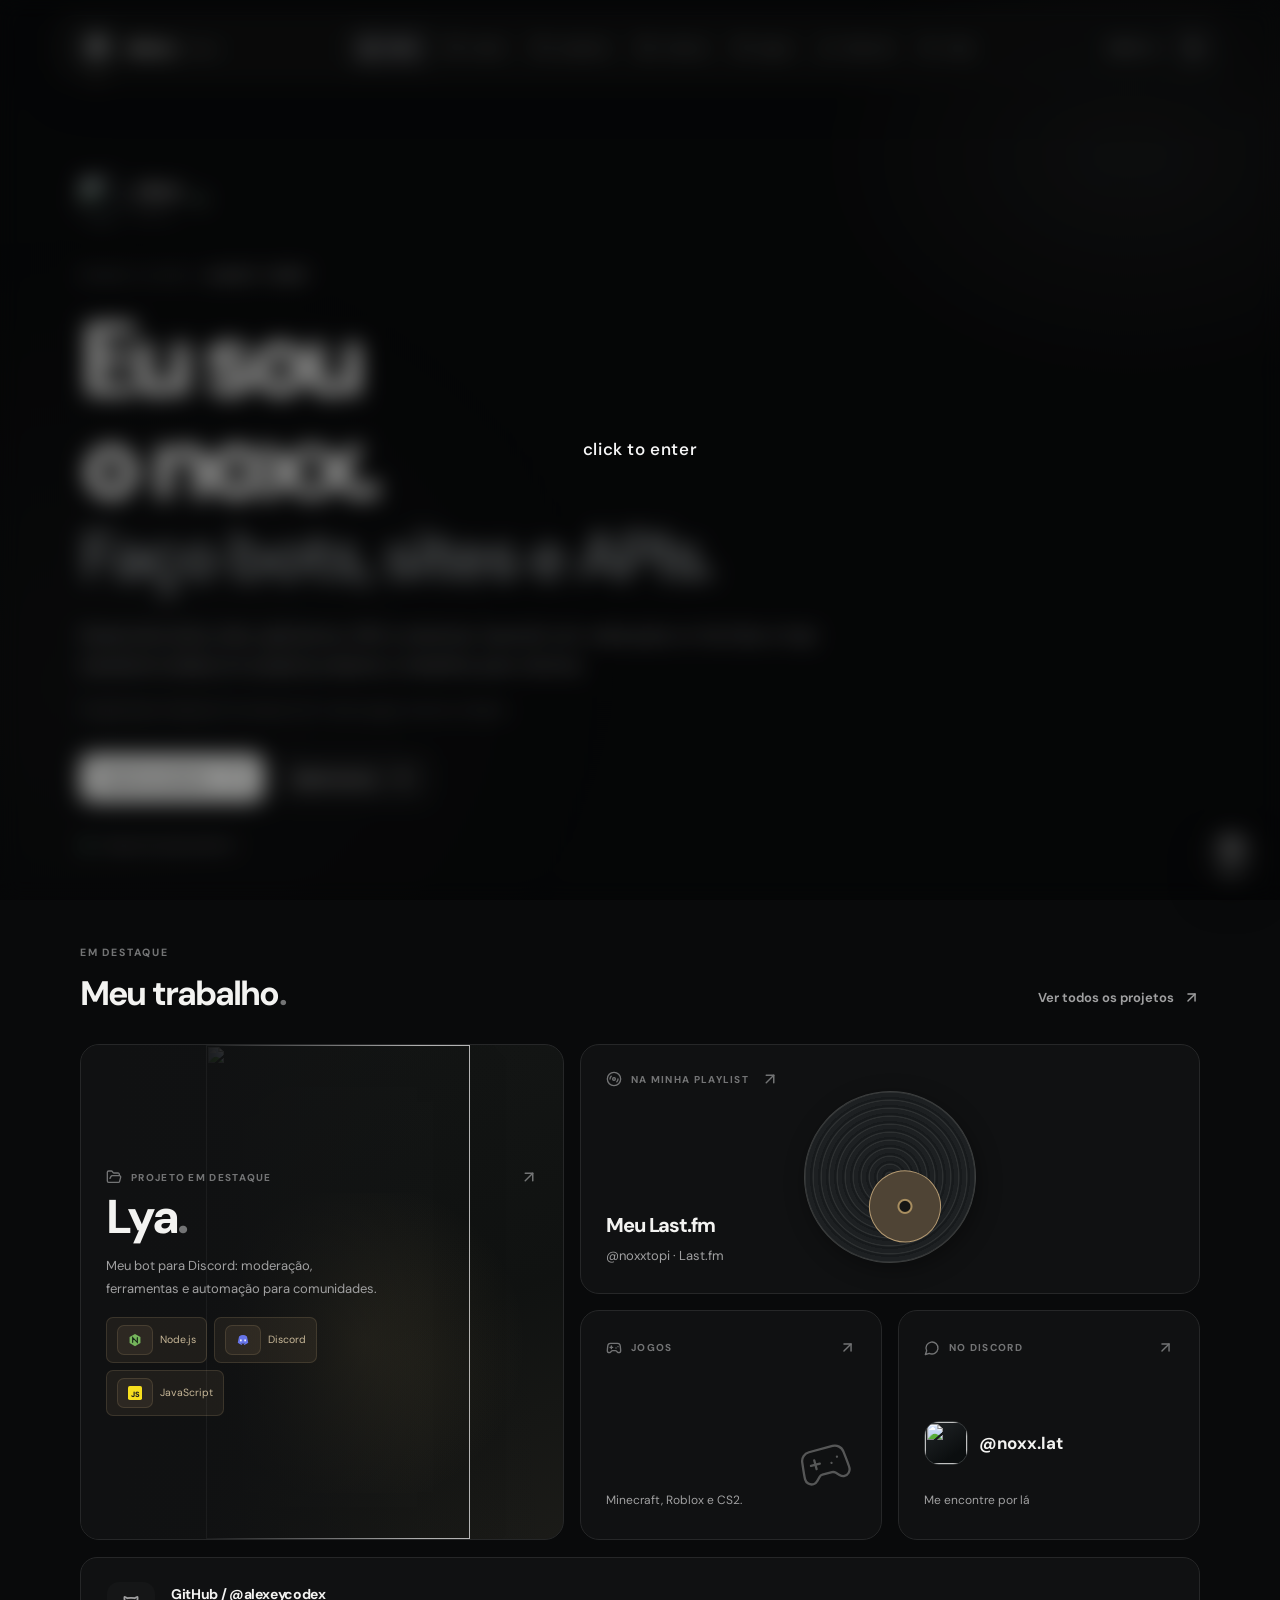
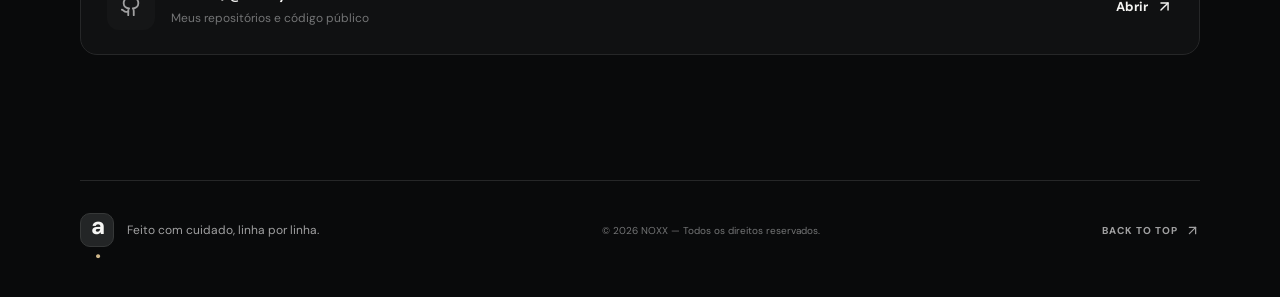
==== noxx.lat/pt-br/index.html @ a9944f21 "Add files via upload" ====
<!DOCTYPE html>
<html lang="pt-BR" data-theme="dark" data-accent="neutral" data-ambient="on" data-motion="on">
  <head>
    <meta charset="UTF-8" />
    <meta name="viewport" content="width=device-width, initial-scale=1, viewport-fit=cover" />
    <meta name="color-scheme" content="dark light" />
    <meta name="theme-color" content="#090a0b" />
    <meta
      name="description"
      content="Alexey, também conhecido como noxx. Programação, projetos, ideias e meu universo pessoal."
    />
    <link rel="icon" href="../icon.svg" type="image/svg+xml" />
    <title>Alexey — início</title>
    <script type="module" crossorigin="" src="../assets/index-DFKsymZ4.js"></script>
    <link rel="stylesheet" crossorigin="" href="../assets/index-DV70pjfF.css" />
  </head>
  <body>
    <div id="root">
      <div class="app-shell">
        <div class="background-glow" aria-hidden="true"></div>
        <header class="site-header" aria-hidden="false">
          <div class="topbar">
            <a href="" class="brand" aria-label="Alexey - início"
              ><span class="brand-mark">a<span>.</span></span
              ><span class="brand-name">alexey <small>/ noxx</small></span></a
            >
            <nav class="main-nav" aria-label="Navegação">
              <a href="" class="nav-item active" aria-current="page" title="início"
                ><svg
                  xmlns="http://www.w3.org/2000/svg"
                  width="17"
                  height="17"
                  viewBox="0 0 24 24"
                  fill="none"
                  stroke="currentColor"
                  stroke-width="1.9"
                  stroke-linecap="round"
                  stroke-linejoin="round"
                  class="lucide lucide-house"
                  aria-hidden="true"
                >
                  <path d="M15 21v-8a1 1 0 0 0-1-1h-4a1 1 0 0 0-1 1v8"></path>
                  <path
                    d="M3 10a2 2 0 0 1 .709-1.528l7-5.999a2 2 0 0 1 2.582 0l7 5.999A2 2 0 0 1 21 10v9a2 2 0 0 1-2 2H5a2 2 0 0 1-2-2z"
                  ></path></svg
                ><span>início</span></a
              ><a href="tab%3Dabout.html" class="nav-item" title="sobre"
                ><svg
                  xmlns="http://www.w3.org/2000/svg"
                  width="17"
                  height="17"
                  viewBox="0 0 24 24"
                  fill="none"
                  stroke="currentColor"
                  stroke-width="1.9"
                  stroke-linecap="round"
                  stroke-linejoin="round"
                  class="lucide lucide-book-open"
                  aria-hidden="true"
                >
                  <path d="M12 7v14"></path>
                  <path
                    d="M3 18a1 1 0 0 1-1-1V4a1 1 0 0 1 1-1h5a4 4 0 0 1 4 4 4 4 0 0 1 4-4h5a1 1 0 0 1 1 1v13a1 1 0 0 1-1 1h-6a3 3 0 0 0-3 3 3 3 0 0 0-3-3z"
                  ></path></svg
                ><span><span class="nav-label-desktop">sobre</span></span></a
              ><a href="tab%3Dprojects.html" class="nav-item" title="projetos"
                ><svg
                  xmlns="http://www.w3.org/2000/svg"
                  width="17"
                  height="17"
                  viewBox="0 0 24 24"
                  fill="none"
                  stroke="currentColor"
                  stroke-width="1.9"
                  stroke-linecap="round"
                  stroke-linejoin="round"
                  class="lucide lucide-folder-open"
                  aria-hidden="true"
                >
                  <path
                    d="m6 14 1.5-2.9A2 2 0 0 1 9.24 10H20a2 2 0 0 1 1.94 2.5l-1.54 6a2 2 0 0 1-1.95 1.5H4a2 2 0 0 1-2-2V5a2 2 0 0 1 2-2h3.9a2 2 0 0 1 1.69.9l.81 1.2a2 2 0 0 0 1.67.9H18a2 2 0 0 1 2 2v2"
                  ></path></svg
                ><span><span class="nav-label-desktop">projetos</span></span></a
              ><a href="tab%3Dmusic.html" class="nav-item" title="música"
                ><svg
                  xmlns="http://www.w3.org/2000/svg"
                  width="17"
                  height="17"
                  viewBox="0 0 24 24"
                  fill="none"
                  stroke="currentColor"
                  stroke-width="1.9"
                  stroke-linecap="round"
                  stroke-linejoin="round"
                  class="lucide lucide-disc3"
                  aria-hidden="true"
                >
                  <circle cx="12" cy="12" r="10"></circle>
                  <path d="M6 12c0-1.7.7-3.2 1.8-4.2"></path>
                  <circle cx="12" cy="12" r="2"></circle>
                  <path d="M18 12c0 1.7-.7 3.2-1.8 4.2"></path></svg
                ><span><span class="nav-label-desktop">música</span></span></a
              ><a href="tab%3Dgames.html" class="nav-item" title="jogos"
                ><svg
                  xmlns="http://www.w3.org/2000/svg"
                  width="17"
                  height="17"
                  viewBox="0 0 24 24"
                  fill="none"
                  stroke="currentColor"
                  stroke-width="1.9"
                  stroke-linecap="round"
                  stroke-linejoin="round"
                  class="lucide lucide-gamepad2"
                  aria-hidden="true"
                >
                  <line x1="6" x2="10" y1="11" y2="11"></line>
                  <line x1="8" x2="8" y1="9" y2="13"></line>
                  <line x1="15" x2="15.01" y1="12" y2="12"></line>
                  <line x1="18" x2="18.01" y1="10" y2="10"></line>
                  <path
                    d="M17.32 5H6.68a4 4 0 0 0-3.978 3.59c-.006.052-.01.101-.017.152C2.604 9.416 2 14.456 2 16a3 3 0 0 0 3 3c1 0 1.5-.5 2-1l1.414-1.414A2 2 0 0 1 9.828 16h4.344a2 2 0 0 1 1.414.586L17 18c.5.5 1 1 2 1a3 3 0 0 0 3-3c0-1.545-.604-6.584-.685-7.258-.007-.05-.011-.1-.017-.151A4 4 0 0 0 17.32 5z"
                  ></path></svg
                ><span><span class="nav-label-desktop">jogos</span></span></a
              ><a href="tab%3Ddiscord.html" class="nav-item" title="discord"
                ><svg
                  xmlns="http://www.w3.org/2000/svg"
                  width="17"
                  height="17"
                  viewBox="0 0 24 24"
                  fill="none"
                  stroke="currentColor"
                  stroke-width="1.9"
                  stroke-linecap="round"
                  stroke-linejoin="round"
                  class="lucide lucide-message-circle"
                  aria-hidden="true"
                >
                  <path d="M7.9 20A9 9 0 1 0 4 16.1L2 22Z"></path></svg
                ><span><span class="nav-label-desktop">discord</span></span></a
              ><a href="tab%3Dmore.html" class="nav-item" title="mais"
                ><svg
                  xmlns="http://www.w3.org/2000/svg"
                  width="17"
                  height="17"
                  viewBox="0 0 24 24"
                  fill="none"
                  stroke="currentColor"
                  stroke-width="1.9"
                  stroke-linecap="round"
                  stroke-linejoin="round"
                  class="lucide lucide-menu"
                  aria-hidden="true"
                >
                  <line x1="4" x2="20" y1="12" y2="12"></line>
                  <line x1="4" x2="20" y1="6" y2="6"></line>
                  <line x1="4" x2="20" y1="18" y2="18"></line></svg
                ><span><span class="nav-label-desktop">mais</span></span></a
              >
            </nav>
            <div class="top-actions">
              <time class="clock" aria-label="São Paulo 16:43">16:43 <span>BRT</span></time
              ><button class="icon-button settings-trigger" title="Aparência" aria-label="Aparência">
                <svg
                  xmlns="http://www.w3.org/2000/svg"
                  width="18"
                  height="18"
                  viewBox="0 0 24 24"
                  fill="none"
                  stroke="currentColor"
                  stroke-width="1.8"
                  stroke-linecap="round"
                  stroke-linejoin="round"
                  class="lucide lucide-settings2"
                  aria-hidden="true"
                >
                  <path d="M20 7h-9"></path>
                  <path d="M14 17H5"></path>
                  <circle cx="17" cy="17" r="3"></circle>
                  <circle cx="7" cy="7" r="3"></circle>
                </svg>
              </button>
            </div>
          </div>
        </header>
        <main id="main-content" class="main-content" aria-hidden="false">
          <div class="home-page page-transition">
            <section class="hero-grid">
              <div class="hero-copy reveal revealed">
                <div class="intro-person">
                  <div class="profile-glyph glyph-small" aria-hidden="true">
                    <img alt="" decoding="async" src="../media/discord-avatar.jpg" />
                  </div>
                  <div><b>alexey</b><span>@noxx</span></div>
                  <span class="identity-pulse" title="Disponível para projetos"></span>
                </div>
                <span class="eyebrow">PRAZER, EU SOU O <span class="text-high">ALEXEY / NOXX</span></span>
                <h1 class="hero-title"><span>Eu sou</span><span>o noxx.</span><em>Faço bots, sites e APIs.</em></h1>
                <p class="hero-description">
                  Desenvolvo bots, sites, aplicativos, APIs e sistemas. Aprendi com videoaulas no YouTube e hoje
                  transformo ideias em projetos próprios e trabalhos para clientes.
                </p>
                <p class="hero-note">Programador freelancer. No tempo livre: música, jogos, animes e futebol.</p>
                <div class="hero-actions">
                  <button class="button button-primary">
                    Explorar projetos<svg
                      xmlns="http://www.w3.org/2000/svg"
                      width="18"
                      height="18"
                      viewBox="0 0 24 24"
                      fill="none"
                      stroke="currentColor"
                      stroke-width="2"
                      stroke-linecap="round"
                      stroke-linejoin="round"
                      class="lucide lucide-arrow-up-right"
                    >
                      <path d="M7 7h10v10"></path>
                      <path d="M7 17 17 7"></path>
                    </svg></button
                  ><button class="button button-quiet">
                    Quem sou eu<svg
                      xmlns="http://www.w3.org/2000/svg"
                      width="18"
                      height="18"
                      viewBox="0 0 24 24"
                      fill="none"
                      stroke="currentColor"
                      stroke-width="2"
                      stroke-linecap="round"
                      stroke-linejoin="round"
                      class="lucide lucide-arrow-right"
                    >
                      <path d="M5 12h14"></path>
                      <path d="m12 5 7 7-7 7"></path>
                    </svg>
                  </button>
                </div>
                <div class="availability">
                  <span class="available-ring"><span></span></span>Disponível para projetos
                </div>
              </div>
            </section>
            <div class="section-head reveal revealed">
              <div>
                <span class="eyebrow">EM DESTAQUE</span>
                <h2>Meu trabalho<span class="muted-period">.</span></h2>
              </div>
              <button class="section-link">
                Ver todos os projetos
                <svg
                  xmlns="http://www.w3.org/2000/svg"
                  width="17"
                  height="17"
                  viewBox="0 0 24 24"
                  fill="none"
                  stroke="currentColor"
                  stroke-width="2"
                  stroke-linecap="round"
                  stroke-linejoin="round"
                  class="lucide lucide-arrow-up-right"
                >
                  <path d="M7 7h10v10"></path>
                  <path d="M7 17 17 7"></path>
                </svg>
              </button>
            </div>
            <section class="home-bento">
              <button class="bento bento-project reveal revealed" aria-label="Explorar projetos: Lya">
                <div class="bento-top">
                  <span class="bento-kicker"
                    ><svg
                      xmlns="http://www.w3.org/2000/svg"
                      width="16"
                      height="16"
                      viewBox="0 0 24 24"
                      fill="none"
                      stroke="currentColor"
                      stroke-width="2"
                      stroke-linecap="round"
                      stroke-linejoin="round"
                      class="lucide lucide-folder-open"
                    >
                      <path
                        d="m6 14 1.5-2.9A2 2 0 0 1 9.24 10H20a2 2 0 0 1 1.94 2.5l-1.54 6a2 2 0 0 1-1.95 1.5H4a2 2 0 0 1-2-2V5a2 2 0 0 1 2-2h3.9a2 2 0 0 1 1.69.9l.81 1.2a2 2 0 0 0 1.67.9H18a2 2 0 0 1 2 2v2"
                      ></path></svg
                    >PROJETO EM DESTAQUE</span
                  ><svg
                    xmlns="http://www.w3.org/2000/svg"
                    width="18"
                    height="18"
                    viewBox="0 0 24 24"
                    fill="none"
                    stroke="currentColor"
                    stroke-width="2"
                    stroke-linecap="round"
                    stroke-linejoin="round"
                    class="lucide lucide-arrow-up-right"
                  >
                    <path d="M7 7h10v10"></path>
                    <path d="M7 17 17 7"></path>
                  </svg>
                </div>
                <div class="mini-lya-art">
                  <img class="lya-illustration" alt="" loading="eager" src="../media/lya-character.png" />
                </div>
                <div class="bento-project-copy">
                  <h3>Lya<span class="muted-period">.</span></h3>
                  <p>Meu bot para Discord: moderação, ferramentas e automação para comunidades.</p>
                  <div class="stack-chips">
                    <span
                      ><span class="technology-icon" title="Node.js" aria-hidden="true" style="--brand: #75b55b"
                        ><svg
                          width="14"
                          height="14"
                          viewBox="0 0 24 24"
                          xmlns="http://www.w3.org/2000/svg"
                          focusable="false"
                        >
                          <path d="m12 1.5 9.3 5.4v10.2L12 22.5l-9.3-5.4V6.9L12 1.5Z" fill="#75b55b"></path>
                          <path
                            d="M8 16V8l8 8V8"
                            stroke="#182819"
                            stroke-width="2"
                            fill="none"
                            stroke-linecap="round"
                          ></path></svg></span
                      >Node.js</span
                    ><span
                      ><span class="technology-icon" title="discord.js" aria-hidden="true" style="--brand: #8996ff"
                        ><svg
                          width="14"
                          height="14"
                          viewBox="0 0 24 24"
                          xmlns="http://www.w3.org/2000/svg"
                          focusable="false"
                        >
                          <path
                            fill="#6674e8"
                            d="M5.2 5.8q3.2-2.2 6.8-2.2 3.6 0 6.8 2.2l2.2 11q-3.2 2.7-7 3.6l-.8-1.6q1.5-.5 2.5-1.2-3.7 1.7-7.4 0 1 .7 2.5 1.2L10 20.4q-3.8-.9-7-3.6l2.2-11Z"
                          ></path>
                          <ellipse cx="8.4" cy="12.7" rx="1.4" ry="1.9" fill="white"></ellipse>
                          <ellipse cx="15.6" cy="12.7" rx="1.4" ry="1.9" fill="white"></ellipse></svg></span
                      >Discord</span
                    ><span
                      ><span class="technology-icon" title="JavaScript" aria-hidden="true" style="--brand: #f7df1e"
                        ><svg
                          width="14"
                          height="14"
                          viewBox="0 0 24 24"
                          xmlns="http://www.w3.org/2000/svg"
                          focusable="false"
                        >
                          <rect width="24" height="24" rx="3" fill="#f7df1e"></rect>
                          <text x="12" y="18" text-anchor="middle" fill="#1e1e1e" font-weight="900" font-size="13">
                            JS
                          </text>
                        </svg></span
                      >JavaScript</span
                    >
                  </div>
                </div></button
              ><button class="bento bento-music reveal revealed">
                <div class="bento-top">
                  <span class="bento-kicker"
                    ><svg
                      xmlns="http://www.w3.org/2000/svg"
                      width="16"
                      height="16"
                      viewBox="0 0 24 24"
                      fill="none"
                      stroke="currentColor"
                      stroke-width="2"
                      stroke-linecap="round"
                      stroke-linejoin="round"
                      class="lucide lucide-disc3"
                    >
                      <circle cx="12" cy="12" r="10"></circle>
                      <path d="M6 12c0-1.7.7-3.2 1.8-4.2"></path>
                      <circle cx="12" cy="12" r="2"></circle>
                      <path d="M18 12c0 1.7-.7 3.2-1.8 4.2"></path></svg
                    >NA MINHA PLAYLIST</span
                  ><svg
                    xmlns="http://www.w3.org/2000/svg"
                    width="18"
                    height="18"
                    viewBox="0 0 24 24"
                    fill="none"
                    stroke="currentColor"
                    stroke-width="2"
                    stroke-linecap="round"
                    stroke-linejoin="round"
                    class="lucide lucide-arrow-up-right"
                  >
                    <path d="M7 7h10v10"></path>
                    <path d="M7 17 17 7"></path>
                  </svg>
                </div>
                <div class="bento-vinyl">
                  <img
                    class="bento-album-image"
                    alt=""
                    loading="lazy"
                    decoding="async"
                    src="https://lastfm-img.freetls.fastly.net/i/u/300x300/cf0eb0cada98c955461fdc8b6fb2757b.jpg"
                  /><span class="vinyl-grooves"></span><i></i>
                </div>
                <div class="bento-bottom">
                  <h3>World's A Fuck</h3>
                  <p>Sematary</p>
                </div></button
              ><button class="bento bento-small bento-games reveal revealed">
                <div class="bento-top">
                  <span class="bento-kicker"
                    ><svg
                      xmlns="http://www.w3.org/2000/svg"
                      width="16"
                      height="16"
                      viewBox="0 0 24 24"
                      fill="none"
                      stroke="currentColor"
                      stroke-width="2"
                      stroke-linecap="round"
                      stroke-linejoin="round"
                      class="lucide lucide-gamepad2"
                    >
                      <line x1="6" x2="10" y1="11" y2="11"></line>
                      <line x1="8" x2="8" y1="9" y2="13"></line>
                      <line x1="15" x2="15.01" y1="12" y2="12"></line>
                      <line x1="18" x2="18.01" y1="10" y2="10"></line>
                      <path
                        d="M17.32 5H6.68a4 4 0 0 0-3.978 3.59c-.006.052-.01.101-.017.152C2.604 9.416 2 14.456 2 16a3 3 0 0 0 3 3c1 0 1.5-.5 2-1l1.414-1.414A2 2 0 0 1 9.828 16h4.344a2 2 0 0 1 1.414.586L17 18c.5.5 1 1 2 1a3 3 0 0 0 3-3c0-1.545-.604-6.584-.685-7.258-.007-.05-.011-.1-.017-.151A4 4 0 0 0 17.32 5z"
                      ></path></svg
                    >JOGOS</span
                  ><svg
                    xmlns="http://www.w3.org/2000/svg"
                    width="17"
                    height="17"
                    viewBox="0 0 24 24"
                    fill="none"
                    stroke="currentColor"
                    stroke-width="2"
                    stroke-linecap="round"
                    stroke-linejoin="round"
                    class="lucide lucide-arrow-up-right"
                  >
                    <path d="M7 7h10v10"></path>
                    <path d="M7 17 17 7"></path>
                  </svg>
                </div>
                <div class="bento-small-content">
                  <div class="outlined-gamepad">
                    <svg
                      xmlns="http://www.w3.org/2000/svg"
                      width="55"
                      height="55"
                      viewBox="0 0 24 24"
                      fill="none"
                      stroke="currentColor"
                      stroke-width="1"
                      stroke-linecap="round"
                      stroke-linejoin="round"
                      class="lucide lucide-gamepad2"
                    >
                      <line x1="6" x2="10" y1="11" y2="11"></line>
                      <line x1="8" x2="8" y1="9" y2="13"></line>
                      <line x1="15" x2="15.01" y1="12" y2="12"></line>
                      <line x1="18" x2="18.01" y1="10" y2="10"></line>
                      <path
                        d="M17.32 5H6.68a4 4 0 0 0-3.978 3.59c-.006.052-.01.101-.017.152C2.604 9.416 2 14.456 2 16a3 3 0 0 0 3 3c1 0 1.5-.5 2-1l1.414-1.414A2 2 0 0 1 9.828 16h4.344a2 2 0 0 1 1.414.586L17 18c.5.5 1 1 2 1a3 3 0 0 0 3-3c0-1.545-.604-6.584-.685-7.258-.007-.05-.011-.1-.017-.151A4 4 0 0 0 17.32 5z"
                      ></path>
                    </svg>
                  </div>
                  <p>Minecraft, Roblox e CS2.</p>
                </div></button
              ><button class="bento bento-small bento-discord reveal revealed">
                <div class="bento-top">
                  <span class="bento-kicker"
                    ><svg
                      xmlns="http://www.w3.org/2000/svg"
                      width="16"
                      height="16"
                      viewBox="0 0 24 24"
                      fill="none"
                      stroke="currentColor"
                      stroke-width="2"
                      stroke-linecap="round"
                      stroke-linejoin="round"
                      class="lucide lucide-message-circle"
                    >
                      <path d="M7.9 20A9 9 0 1 0 4 16.1L2 22Z"></path></svg
                    >NO DISCORD</span
                  ><svg
                    xmlns="http://www.w3.org/2000/svg"
                    width="17"
                    height="17"
                    viewBox="0 0 24 24"
                    fill="none"
                    stroke="currentColor"
                    stroke-width="2"
                    stroke-linecap="round"
                    stroke-linejoin="round"
                    class="lucide lucide-arrow-up-right"
                  >
                    <path d="M7 7h10v10"></path>
                    <path d="M7 17 17 7"></path>
                  </svg>
                </div>
                <div class="bento-small-content">
                  <div class="mini-discord-avatar">
                    <div class="profile-glyph glyph-small" aria-hidden="true">
                      <img alt="" decoding="async" src="../media/discord-avatar.jpg" />
                    </div>
                    <span>@noxx.lat</span>
                  </div>
                  <p>Me encontre por lá</p>
                </div>
              </button>
            </section>
            <section class="home-activity reveal revealed">
              <div class="activity-left">
                <span class="activity-symbol"
                  ><svg
                    xmlns="http://www.w3.org/2000/svg"
                    width="22"
                    height="22"
                    viewBox="0 0 24 24"
                    fill="none"
                    stroke="currentColor"
                    stroke-width="2"
                    stroke-linecap="round"
                    stroke-linejoin="round"
                    class="lucide lucide-github"
                  >
                    <path
                      d="M15 22v-4a4.8 4.8 0 0 0-1-3.5c3 0 6-2 6-5.5.08-1.25-.27-2.48-1-3.5.28-1.15.28-2.35 0-3.5 0 0-1 0-3 1.5-2.64-.5-5.36-.5-8 0C6 2 5 2 5 2c-.3 1.15-.3 2.35 0 3.5A5.403 5.403 0 0 0 4 9c0 3.5 3 5.5 6 5.5-.39.49-.68 1.05-.85 1.65-.17.6-.22 1.23-.15 1.85v4"
                    ></path>
                    <path d="M9 18c-4.51 2-5-2-7-2"></path></svg
                ></span>
                <div>
                  <h3>GitHub / @alexeycodex</h3>
                  <p>0 repositórios públicos · 0 seguidores</p>
                </div>
              </div>
              <a class="text-link" href="https://github.com/alexeycodex" target="_blank" rel="noopener noreferrer"
                >Abrir<svg
                  xmlns="http://www.w3.org/2000/svg"
                  width="17"
                  height="17"
                  viewBox="0 0 24 24"
                  fill="none"
                  stroke="currentColor"
                  stroke-width="2"
                  stroke-linecap="round"
                  stroke-linejoin="round"
                  class="lucide lucide-arrow-up-right"
                  aria-hidden="true"
                >
                  <path d="M7 7h10v10"></path>
                  <path d="M7 17 17 7"></path></svg
              ></a>
            </section>
          </div>
        </main>
        <footer class="site-footer" aria-hidden="false">
          <div>
            <span class="footer-brand">a<span>.</span></span>
            <p>Feito com cuidado, linha por linha.</p>
          </div>
          <span>© 2026 NOXX — Todos os direitos reservados.</span
          ><a href=""
            >BACK TO TOP
            <svg
              xmlns="http://www.w3.org/2000/svg"
              width="15"
              height="15"
              viewBox="0 0 24 24"
              fill="none"
              stroke="currentColor"
              stroke-width="2"
              stroke-linecap="round"
              stroke-linejoin="round"
              class="lucide lucide-arrow-up-right"
            >
              <path d="M7 7h10v10"></path>
              <path d="M7 17 17 7"></path></svg
          ></a>
        </footer>
        <div aria-hidden="false">
          <div class="soundtrack-player is-active has-analyser">
            <audio src="../media/audio-nulltools.mp3" loop="" preload="auto" aria-hidden="true"></audio
            ><button
              type="button"
              class="soundtrack-toggle"
              aria-label="Abrir player de música"
              aria-expanded="false"
              aria-controls="soundtrack-controls"
            >
              <svg class="soundtrack-disc" viewBox="0 0 32 32" fill="none" aria-hidden="true">
                <circle cx="16" cy="16" r="13.5" stroke="currentColor" stroke-width="2.2"></circle>
                <circle cx="16" cy="16" r="4" stroke="currentColor" stroke-width="2.1"></circle>
                <circle cx="16" cy="16" r="1.1" fill="currentColor"></circle>
                <path
                  d="M9.3 9.7A10 10 0 0 1 14 7.4M17.8 24.3A9.5 9.5 0 0 0 23 20.9"
                  stroke="currentColor"
                  stroke-width="2.2"
                  stroke-linecap="round"
                ></path></svg
              ><span
                class="soundtrack-bars"
                aria-hidden="true"
                style="--soundtrack-bar-1: 11px; --soundtrack-bar-2: 8px; --soundtrack-bar-3: 4px"
                ><i></i><i></i><i></i
              ></span>
            </button>
            <div class="soundtrack-details" id="soundtrack-controls" aria-hidden="true">
              <div class="soundtrack-heading">
                <span>trilha do portfólio</span
                ><button
                  type="button"
                  class="soundtrack-play"
                  aria-label="Pausar música"
                  title="Pausar música"
                  tabindex="-1"
                >
                  <svg
                    xmlns="http://www.w3.org/2000/svg"
                    width="21"
                    height="21"
                    viewBox="0 0 24 24"
                    fill="none"
                    stroke="currentColor"
                    stroke-width="2.3"
                    stroke-linecap="round"
                    stroke-linejoin="round"
                    class="lucide lucide-pause"
                  >
                    <rect x="14" y="4" width="4" height="16" rx="1"></rect>
                    <rect x="6" y="4" width="4" height="16" rx="1"></rect>
                  </svg>
                </button>
              </div>
              <div class="soundtrack-volume">
                <button
                  type="button"
                  class="soundtrack-mute"
                  aria-label="Silenciar música"
                  title="Silenciar música"
                  tabindex="-1"
                >
                  <svg
                    xmlns="http://www.w3.org/2000/svg"
                    width="20"
                    height="20"
                    viewBox="0 0 24 24"
                    fill="none"
                    stroke="currentColor"
                    stroke-width="1.9"
                    stroke-linecap="round"
                    stroke-linejoin="round"
                    class="lucide lucide-volume2"
                  >
                    <path
                      d="M11 4.702a.705.705 0 0 0-1.203-.498L6.413 7.587A1.4 1.4 0 0 1 5.416 8H3a1 1 0 0 0-1 1v6a1 1 0 0 0 1 1h2.416a1.4 1.4 0 0 1 .997.413l3.383 3.384A.705.705 0 0 0 11 19.298z"
                    ></path>
                    <path d="M16 9a5 5 0 0 1 0 6"></path>
                    <path d="M19.364 18.364a9 9 0 0 0 0-12.728"></path>
                  </svg></button
                ><input
                  min="0"
                  max="100"
                  tabindex="-1"
                  aria-label="Volume da música"
                  type="range"
                  value="22"
                  style="--soundtrack-volume-percent: 22%"
                />
              </div>
            </div>
          </div>
        </div>
        <dialog class="modal appearance-dialog" aria-label="Aparência">
          <div class="modal-top settings-top">
            <div>
              <h2>aparência</h2>
              <p>deixe do seu jeito</p>
            </div>
            <button class="icon-button" title="Fechar" aria-label="Fechar">
              <svg
                xmlns="http://www.w3.org/2000/svg"
                width="18"
                height="18"
                viewBox="0 0 24 24"
                fill="none"
                stroke="currentColor"
                stroke-width="1.8"
                stroke-linecap="round"
                stroke-linejoin="round"
                class="lucide lucide-x"
                aria-hidden="true"
              >
                <path d="M18 6 6 18"></path>
                <path d="m6 6 12 12"></path>
              </svg>
            </button>
          </div>
          <div class="settings-content">
            <div class="settings-row theme-row">
              <div><strong>tema</strong></div>
              <div class="theme-select">
                <button class="selected" aria-pressed="true">
                  <svg
                    xmlns="http://www.w3.org/2000/svg"
                    width="17"
                    height="17"
                    viewBox="0 0 24 24"
                    fill="none"
                    stroke="currentColor"
                    stroke-width="2"
                    stroke-linecap="round"
                    stroke-linejoin="round"
                    class="lucide lucide-moon"
                  >
                    <path d="M12 3a6 6 0 0 0 9 9 9 9 0 1 1-9-9Z"></path></svg
                  >escuro</button
                ><button class="" aria-pressed="false">
                  <svg
                    xmlns="http://www.w3.org/2000/svg"
                    width="17"
                    height="17"
                    viewBox="0 0 24 24"
                    fill="none"
                    stroke="currentColor"
                    stroke-width="2"
                    stroke-linecap="round"
                    stroke-linejoin="round"
                    class="lucide lucide-sun"
                  >
                    <circle cx="12" cy="12" r="4"></circle>
                    <path d="M12 2v2"></path>
                    <path d="M12 20v2"></path>
                    <path d="m4.93 4.93 1.41 1.41"></path>
                    <path d="m17.66 17.66 1.41 1.41"></path>
                    <path d="M2 12h2"></path>
                    <path d="M20 12h2"></path>
                    <path d="m6.34 17.66-1.41 1.41"></path>
                    <path d="m19.07 4.93-1.41 1.41"></path></svg
                  >claro
                </button>
              </div>
            </div>
            <div class="settings-row">
              <div>
                <strong>fundo ambiente</strong>
                <p>camadas sutis de luz ao fundo.</p>
              </div>
              <button class="toggle is-on" role="switch" aria-checked="true" aria-label="fundo ambiente">
                <span></span>
              </button>
            </div>
            <div class="settings-row">
              <div>
                <strong>animações</strong>
                <p>transições e movimento nas interações.</p>
              </div>
              <button class="toggle is-on" role="switch" aria-checked="true" aria-label="animações">
                <span></span>
              </button>
            </div>
            <div class="settings-row">
              <div>
                <strong>sons de interface</strong>
                <p>toques discretos, desligados por padrão.</p>
              </div>
              <button class="toggle" role="switch" aria-checked="false" aria-label="sons de interface">
                <span></span>
              </button>
            </div>
            <div class="settings-labeled">
              <div class="settings-label">
                <svg
                  xmlns="http://www.w3.org/2000/svg"
                  width="16"
                  height="16"
                  viewBox="0 0 24 24"
                  fill="none"
                  stroke="currentColor"
                  stroke-width="2"
                  stroke-linecap="round"
                  stroke-linejoin="round"
                  class="lucide lucide-palette"
                >
                  <circle cx="13.5" cy="6.5" r=".5" fill="currentColor"></circle>
                  <circle cx="17.5" cy="10.5" r=".5" fill="currentColor"></circle>
                  <circle cx="8.5" cy="7.5" r=".5" fill="currentColor"></circle>
                  <circle cx="6.5" cy="12.5" r=".5" fill="currentColor"></circle>
                  <path
                    d="M12 2C6.5 2 2 6.5 2 12s4.5 10 10 10c.926 0 1.648-.746 1.648-1.688 0-.437-.18-.835-.437-1.125-.29-.289-.438-.652-.438-1.125a1.64 1.64 0 0 1 1.668-1.668h1.996c3.051 0 5.555-2.503 5.555-5.554C21.965 6.012 17.461 2 12 2z"
                  ></path></svg
                >cor de destaque
              </div>
              <div class="accent-select">
                <button class="selected" aria-pressed="true">
                  <span class="accent-swatch swatch-neutral"></span>neutro<svg
                    xmlns="http://www.w3.org/2000/svg"
                    width="14"
                    height="14"
                    viewBox="0 0 24 24"
                    fill="none"
                    stroke="currentColor"
                    stroke-width="2"
                    stroke-linecap="round"
                    stroke-linejoin="round"
                    class="lucide lucide-check"
                  >
                    <path d="M20 6 9 17l-5-5"></path>
                  </svg></button
                ><button class="" aria-pressed="false"><span class="accent-swatch swatch-honey"></span>mel</button
                ><button class="" aria-pressed="false"><span class="accent-swatch swatch-sage"></span>sálvia</button
                ><button class="" aria-pressed="false"><span class="accent-swatch swatch-ice"></span>gelo</button>
              </div>
            </div>
            <div class="settings-labeled">
              <div class="settings-label">
                <svg
                  xmlns="http://www.w3.org/2000/svg"
                  width="16"
                  height="16"
                  viewBox="0 0 24 24"
                  fill="none"
                  stroke="currentColor"
                  stroke-width="2"
                  stroke-linecap="round"
                  stroke-linejoin="round"
                  class="lucide lucide-earth"
                >
                  <path d="M21.54 15H17a2 2 0 0 0-2 2v4.54"></path>
                  <path d="M7 3.34V5a3 3 0 0 0 3 3a2 2 0 0 1 2 2c0 1.1.9 2 2 2a2 2 0 0 0 2-2c0-1.1.9-2 2-2h3.17"></path>
                  <path d="M11 21.95V18a2 2 0 0 0-2-2a2 2 0 0 1-2-2v-1a2 2 0 0 0-2-2H2.05"></path>
                  <circle cx="12" cy="12" r="10"></circle></svg
                >idioma
              </div>
              <div class="language-select">
                <button class="selected" aria-pressed="true">
                  <span class="lang-flag">BR</span><span>Português</span
                  ><svg
                    xmlns="http://www.w3.org/2000/svg"
                    width="17"
                    height="17"
                    viewBox="0 0 24 24"
                    fill="none"
                    stroke="currentColor"
                    stroke-width="2"
                    stroke-linecap="round"
                    stroke-linejoin="round"
                    class="lucide lucide-check"
                  >
                    <path d="M20 6 9 17l-5-5"></path>
                  </svg></button
                ><button class="" aria-pressed="false"><span class="lang-flag">US</span><span>English</span></button
                ><button class="" aria-pressed="false"><span class="lang-flag">ES</span><span>Español</span></button>
              </div>
            </div>
            <div class="settings-bottom">
              <button class="text-link">
                <svg
                  xmlns="http://www.w3.org/2000/svg"
                  width="16"
                  height="16"
                  viewBox="0 0 24 24"
                  fill="none"
                  stroke="currentColor"
                  stroke-width="2"
                  stroke-linecap="round"
                  stroke-linejoin="round"
                  class="lucide lucide-sliders-horizontal"
                >
                  <line x1="21" x2="14" y1="4" y2="4"></line>
                  <line x1="10" x2="3" y1="4" y2="4"></line>
                  <line x1="21" x2="12" y1="12" y2="12"></line>
                  <line x1="8" x2="3" y1="12" y2="12"></line>
                  <line x1="21" x2="16" y1="20" y2="20"></line>
                  <line x1="12" x2="3" y1="20" y2="20"></line>
                  <line x1="14" x2="14" y1="2" y2="6"></line>
                  <line x1="8" x2="8" y1="10" y2="14"></line>
                  <line x1="16" x2="16" y1="18" y2="22"></line></svg
                >Restaurar padrões
              </button>
              <p>Preferências salvas somente neste dispositivo. Nenhum dado pessoal é coletado por este painel.</p>
            </div>
          </div>
        </dialog>
      </div>
    </div>
    <script
      type="module"
      src="https://static.cloudflareinsights.com/beacon.min.js/vce701823e78c4301a35b7e07294d87301792088814092"
      data-cf-beacon='{"version":"2024.11.0","token":"c6a3fe4e9a6a40c08cb265ffe20be57a","r":1,"spa":2}'
      crossorigin="anonymous"
    ></script>
  </body>
</html>
---- noxx.lat/assets/index-DV70pjfF.css ----
@font-face {
  font-family: DM Sans Variable;
  font-style: normal;
  font-display: swap;
  font-weight: 100 1000;
  src: url(dm-sans-latin-ext-wght-normal-BOFOeGcA.woff2)
    format("woff2-variations");
  unicode-range:
    U+0100-02BA, U+02BD-02C5, U+02C7-02CC, U+02CE-02D7, U+02DD-02FF, U+0304,
    U+0308, U+0329, U+1D00-1DBF, U+1E00-1E9F, U+1EF2-1EFF, U+2020, U+20A0-20AB,
    U+20AD-20C0, U+2113, U+2C60-2C7F, U+A720-A7FF;
}
@font-face {
  font-family: DM Sans Variable;
  font-style: normal;
  font-display: swap;
  font-weight: 100 1000;
  src: url(dm-sans-latin-wght-normal-Xz1IZZA0.woff2) format("woff2-variations");
  unicode-range:
    U+0000-00FF, U+0131, U+0152-0153, U+02BB-02BC, U+02C6, U+02DA, U+02DC,
    U+0304, U+0308, U+0329, U+2000-206F, U+20AC, U+2122, U+2191, U+2193, U+2212,
    U+2215, U+FEFF, U+FFFD;
}
:root {
  font-family:
    DM Sans Variable,
    Inter,
    -apple-system,
    BlinkMacSystemFont,
    Segoe UI,
    sans-serif;
  color: #f3f3f1;
  background: #090a0b;
  font-synthesis: none;
  text-rendering: optimizeLegibility;
  -webkit-font-smoothing: antialiased;
  --bg: #090a0b;
  --surface: #101112;
  --surface-2: #151617;
  --surface-3: #1c1d1f;
  --line: #262728;
  --line-soft: #202122;
  --fg: #f3f3f1;
  --secondary: #a0a0a1;
  --muted: #737475;
  --accent: #dddeda;
  --accent-contrast: #0b0c0d;
  --button-bg: #e9eae8;
  --hover: #222426;
  --shadow: 0 20px 70px rgba(0, 0, 0, 0.35);
}
:root[data-theme="light"] {
  color-scheme: light;
  color: #191b1b;
  background: #f6f6f4;
  --bg: #f6f6f4;
  --surface: #ffffff;
  --surface-2: #f0f0ed;
  --surface-3: #e9eae6;
  --line: #e0e1dc;
  --line-soft: #eaebe7;
  --fg: #191b1b;
  --secondary: #565956;
  --muted: #777a76;
  --accent: #353835;
  --accent-contrast: #fff;
  --button-bg: #202220;
  --hover: #edeeea;
  --shadow: 0 20px 70px rgba(24, 26, 24, 0.1);
}
:root[data-accent="honey"] {
  --accent: #dcc08a;
  --button-bg: #e2c691;
  --accent-contrast: #242013;
}
:root[data-accent="sage"] {
  --accent: #9fbdaa;
  --button-bg: #bad7c4;
  --accent-contrast: #112017;
}
:root[data-accent="ice"] {
  --accent: #b7c9dc;
  --button-bg: #c5d8eb;
  --accent-contrast: #122131;
}
:root[data-theme="light"][data-accent="honey"] {
  --accent: #83642c;
  --button-bg: #82632d;
  --accent-contrast: #fff;
}
:root[data-theme="light"][data-accent="sage"] {
  --accent: #346f4e;
  --button-bg: #366e50;
  --accent-contrast: #fff;
}
:root[data-theme="light"][data-accent="ice"] {
  --accent: #285c83;
  --button-bg: #2b5c83;
  --accent-contrast: #fff;
}
* {
  box-sizing: border-box;
}
html {
  scroll-behavior: smooth;
}
body {
  margin: 0;
  min-width: 320px;
  background: var(--bg);
}
body:has(dialog[open]) {
  overflow: hidden;
}
::selection {
  background: #8b8d8c;
  color: #111;
}
button,
input,
a {
  font: inherit;
}
button {
  cursor: pointer;
}
button:disabled {
  cursor: not-allowed;
  opacity: 0.33 !important;
}
button,
a {
  -webkit-tap-highlight-color: transparent;
}
a {
  color: inherit;
  text-decoration: none;
}
img {
  display: block;
  max-width: 100%;
}
svg {
  flex: 0 0 auto;
}
button,
input {
  accent-color: var(--accent);
}
:focus-visible {
  outline: 2px solid var(--accent);
  outline-offset: 4px;
}
button:focus:not(:focus-visible),
a:focus:not(:focus-visible) {
  outline: none;
}
button {
  border: none;
}
.app-shell {
  position: relative;
  isolation: isolate;
  min-height: 100vh;
  overflow: clip;
}
.background-glow {
  pointer-events: none;
  position: fixed;
  top: 0;
  right: 0;
  bottom: 0;
  left: 0;
  z-index: -1;
  background:
    radial-gradient(
      ellipse 450px 330px at calc(50% + 490px) 17%,
      rgba(122, 123, 120, 0.105),
      transparent 75%
    ),
    radial-gradient(
      ellipse 700px 590px at calc(50% - 550px) 76%,
      rgba(101, 103, 104, 0.057),
      transparent 78%
    );
}
:root[data-ambient="off"] .background-glow {
  display: none;
}
.site-header {
  position: sticky;
  top: 0;
  z-index: 20;
  padding: 24px 34px 0;
  pointer-events: none;
}
.topbar {
  pointer-events: auto;
  width: min(1170px, 100%);
  margin: 0 auto;
  height: 65px;
  display: flex;
  justify-content: space-between;
  align-items: center;
  gap: 22px;
  padding: 0 12px 0 21px;
  background: color-mix(in srgb, var(--surface) 94%, transparent);
  border: 1px solid var(--line);
  border-radius: 21px;
  box-shadow: 0 10px 52px #00000029;
  -webkit-backdrop-filter: blur(18px);
  backdrop-filter: blur(18px);
}
.brand {
  display: inline-flex;
  gap: 13px;
  align-items: center;
  flex: 0 0 auto;
  padding: 6px 8px 6px 0;
}
.brand-mark,
.footer-brand {
  display: grid;
  place-items: center;
  width: 37px;
  height: 37px;
  color: #f6f6f4;
  background: #232526;
  border: 1px solid #363838;
  border-radius: 12px;
  font-weight: 800;
  font-size: 27px;
  letter-spacing: -2px;
  line-height: 1;
}
.brand-mark span,
.footer-brand span {
  color: #ceb68a;
}
.brand-name {
  font-weight: 760;
  font-size: 16px;
  letter-spacing: -0.6px;
}
.brand-name small {
  color: var(--muted);
  font-weight: 500;
  letter-spacing: 0;
  margin-left: 2px;
  font-size: 13px;
}
.main-nav {
  display: flex;
  gap: 3px;
  align-items: center;
  justify-content: center;
  min-width: 0;
  overflow-x: auto;
  scrollbar-width: none;
}
.main-nav::-webkit-scrollbar {
  display: none;
}
.nav-item {
  display: flex;
  align-items: center;
  gap: 8px;
  white-space: nowrap;
  color: var(--muted);
  height: 38px;
  padding: 0 11px;
  border: 1px solid transparent;
  border-radius: 11px;
  font-size: 13px;
  font-weight: 600;
  transition:
    color 0.2s,
    background 0.2s,
    border-color 0.2s,
    transform 0.2s;
}
.nav-item:hover {
  background: var(--hover);
  color: var(--fg);
}
.nav-item.active {
  color: var(--fg);
  background: var(--surface-3);
  border-color: var(--line);
  box-shadow: inset 0 1px #ffffff09;
}
.nav-label-desktop {
  display: none;
}
.top-actions {
  display: flex;
  gap: 12px;
  align-items: center;
  flex: 0 0 auto;
}
.clock {
  font-size: 12px;
  font-variant-numeric: tabular-nums;
  font-weight: 650;
  white-space: nowrap;
  color: var(--secondary);
}
.clock span {
  color: var(--muted);
  font-size: 10px;
  margin-left: 2px;
}
.icon-button {
  width: 39px;
  height: 39px;
  color: var(--secondary);
  background: var(--surface-2);
  display: grid;
  place-items: center;
  border: 1px solid var(--line);
  border-radius: 12px;
  transition:
    color 0.2s,
    background 0.2s,
    transform 0.2s,
    border-color 0.2s;
}
.icon-button:hover {
  color: var(--fg);
  background: var(--hover);
  transform: translateY(-1px);
  border-color: var(--secondary);
}
.main-content {
  width: min(1120px, calc(100% - 80px));
  margin: 0 auto;
  min-height: calc(100vh - 245px);
  padding: 85px 0 80px;
}
.page-transition {
  animation: pageIn 0.45s cubic-bezier(0.2, 0.8, 0.2, 1) both;
}
@keyframes pageIn {
  0% {
    opacity: 0;
    transform: translateY(10px);
  }
  to {
    opacity: 1;
    transform: translateY(0);
  }
}
.eyebrow {
  color: var(--muted);
  display: inline-flex;
  align-items: center;
  gap: 9px;
  font-size: 10.5px;
  font-weight: 750;
  letter-spacing: 1.8px;
  text-transform: uppercase;
}
.tiny-dot {
  background: var(--accent);
  width: 6px;
  height: 6px;
  border-radius: 50%;
}
.text-high {
  color: var(--fg);
}
.muted-period {
  color: var(--muted);
}
h1,
h2,
h3,
p {
  margin-top: 0;
}
h1,
h2,
h3 {
  letter-spacing: -0.055em;
}
.button {
  display: inline-flex;
  justify-content: center;
  align-items: center;
  gap: 15px;
  min-height: 48px;
  padding: 0 19px;
  font-size: 13px;
  font-weight: 730;
  white-space: nowrap;
  border-radius: 11px;
  border: 1px solid transparent;
  transition:
    background 0.2s,
    color 0.2s,
    transform 0.2s,
    border-color 0.2s,
    box-shadow 0.2s;
}
.button svg,
.text-link svg,
.section-link svg {
  transition: transform 0.2s ease;
}
.button:hover:not(:disabled) {
  transform: translateY(-2px);
}
.button:hover svg,
.text-link:hover svg,
.section-link:hover svg {
  transform: translate(2px, -2px);
}
.button-primary {
  background: var(--button-bg);
  color: var(--accent-contrast);
}
.button-primary:hover {
  filter: brightness(0.92);
  box-shadow: 0 6px 25px color-mix(in srgb, var(--accent) 15%, transparent);
}
.button-quiet {
  background: var(--surface-2);
  border-color: var(--line);
  color: var(--fg);
}
.button-quiet:hover {
  background: var(--surface-3);
}
.button-secondary {
  background: var(--surface-3);
  border-color: var(--line);
  color: var(--fg);
}
.button-secondary:hover {
  border-color: var(--secondary);
}
.text-link {
  display: inline-flex;
  align-items: center;
  gap: 8px;
  color: var(--fg);
  font-size: 13px;
  font-weight: 700;
  min-height: 35px;
  transition: color 0.2s;
}
.text-link:hover {
  color: var(--accent);
}
.section-link {
  display: flex;
  align-items: center;
  gap: 9px;
  font-size: 13px;
  font-weight: 650;
  color: var(--secondary);
  background: none;
  padding: 10px 0;
}
.section-link:hover {
  color: var(--fg);
}
.hero-grid {
  min-height: 540px;
  display: grid;
  grid-template-columns: 1.17fr 0.83fr;
  gap: 50px;
  align-items: center;
  margin-bottom: 110px;
}
.hero-copy {
  padding: 12px 0;
}
.intro-person {
  display: flex;
  align-items: center;
  gap: 12px;
  margin-bottom: 42px;
}
.intro-person > div:nth-child(2) {
  display: grid;
  gap: 3px;
}
.intro-person b {
  font-size: 15px;
  letter-spacing: -0.4px;
}
.intro-person span:not(.identity-pulse) {
  font-size: 12px;
  color: var(--muted);
}
.identity-pulse {
  width: 7px;
  height: 7px;
  margin-left: 2px;
  border-radius: 50%;
  background: #92b7a0;
  box-shadow: 0 0 0 4px #92b7a014;
}
.profile-glyph {
  display: grid;
  place-items: center;
  flex: 0 0 auto;
  overflow: hidden;
  background: linear-gradient(145deg, #222629, #0b0e0f 75%);
  color: #f1f2ef;
  border: 1px solid #343839;
  box-shadow: inset 1px 1px #ffffff12;
}
.profile-glyph span {
  font-weight: 790;
  letter-spacing: -0.13em;
  line-height: 1;
}
.profile-glyph img {
  width: 100%;
  height: 100%;
  object-fit: cover;
}
.monogram-dot {
  color: #d9bd85;
}
.glyph-small {
  width: 44px;
  height: 44px;
  border-radius: 15px;
  font-size: 23px;
}
.glyph-medium {
  width: 66px;
  height: 66px;
  border-radius: 21px;
  font-size: 38px;
}
.glyph-large {
  width: 94px;
  height: 94px;
  border-radius: 26px;
  font-size: 58px;
}
.hero-title {
  margin: 20px 0 22px;
  font-size: clamp(50px, 6.5vw, 91px);
  line-height: 1.01;
  font-weight: 800;
  letter-spacing: -0.084em;
}
.hero-title span,
.hero-title em {
  display: block;
  font-style: normal;
}
.hero-title em {
  color: #777b7d;
  font-weight: 720;
  font-size: 0.84em;
  letter-spacing: -0.075em;
}
.hero-description {
  max-width: 560px;
  font-size: 17.5px;
  color: var(--secondary);
  line-height: 1.85;
  letter-spacing: -0.022em;
}
.hero-note {
  font-size: 13px;
  color: var(--muted);
  line-height: 1.9;
  max-width: 470px;
  margin: 0 0 31px;
}
.hero-actions {
  display: flex;
  flex-wrap: wrap;
  gap: 10px;
}
.availability {
  margin-top: 36px;
  display: flex;
  align-items: center;
  gap: 10px;
  color: var(--secondary);
  font-size: 11.5px;
}
.available-ring {
  display: grid;
  place-items: center;
  width: 13px;
  height: 13px;
  border: 1px solid #6a9881;
  border-radius: 50%;
}
.available-ring span {
  display: block;
  background: #8ab6a0;
  width: 5px;
  height: 5px;
  border-radius: 50%;
}
.hero-visual {
  position: relative;
  overflow: hidden;
  height: 480px;
  background: linear-gradient(135deg, #17191a, #0c0e0f 57%, #1c1e1e);
  border: 1px solid #2c2e2f;
  border-radius: 22px;
  box-shadow: var(--shadow);
  display: grid;
  place-items: center;
}
.visual-grid {
  position: absolute;
  top: 0;
  right: 0;
  bottom: 0;
  left: 0;
  opacity: 0.3;
  background-image:
    linear-gradient(#46494a 1px, transparent 1px),
    linear-gradient(90deg, #46494a 1px, transparent 1px);
  background-size: 39px 39px;
  -webkit-mask-image: radial-gradient(circle at center, black, transparent 78%);
  mask-image: radial-gradient(circle at center, black, transparent 78%);
}
.visual-orbit {
  position: absolute;
  width: 330px;
  height: 330px;
  border: 1px solid rgba(203, 211, 212, 0.19);
  border-radius: 50%;
  transform: rotate(-27deg);
}
.visual-orbit:before,
.visual-orbit:after {
  position: absolute;
  content: "";
  top: 34px;
  right: 34px;
  bottom: 34px;
  left: 34px;
  border: 1px dashed rgba(180, 190, 190, 0.13);
  border-radius: 50%;
}
.visual-orbit:after {
  top: -34px;
  right: -34px;
  bottom: -34px;
  left: -34px;
  border-style: solid;
  border-color: #969e9f14;
}
.orbit-point {
  display: block;
  position: absolute;
  border-radius: 50%;
  background: #d0d1ce;
  box-shadow: 0 0 12px #fff3;
}
.p1 {
  width: 7px;
  height: 7px;
  top: 35px;
  left: 60px;
}
.p2 {
  width: 4px;
  height: 4px;
  right: 24px;
  top: 70px;
}
.p3 {
  width: 4px;
  height: 4px;
  bottom: 33px;
  left: 49px;
}
.hero-visual-monogram {
  position: relative;
  font-size: 180px;
  font-weight: 840;
  letter-spacing: -0.16em;
  line-height: 1;
  color: #e1e3df;
  text-shadow: 0 24px 70px rgba(255, 255, 255, 0.08);
  transform: translate(-9px);
}
.hero-visual-monogram span {
  color: #c9ae78;
}
.visual-info {
  position: absolute;
  inset: 22px 23px auto;
  display: flex;
  justify-content: space-between;
  gap: 8px;
  color: #a3a9a8;
  font-size: 8px;
  letter-spacing: 1.3px;
  font-weight: 750;
}
.visual-info span:last-child {
  display: flex;
  gap: 5px;
  align-items: center;
}
.float-code {
  position: absolute;
  left: 23px;
  bottom: 48px;
  display: flex;
  align-items: center;
  gap: 11px;
  padding: 12px 15px;
  background: #0c0d0ed1;
  border: 1px solid #333738;
  border-radius: 11px;
  color: #aeb4b0;
  font-size: 11px;
  -webkit-backdrop-filter: blur(8px);
  backdrop-filter: blur(8px);
  box-shadow: 0 8px 40px #0006;
}
.float-code > i {
  width: 5px;
  height: 5px;
  border-radius: 50%;
  background: #9abca6;
}
.mini-coordinate {
  position: absolute;
  right: 22px;
  bottom: 24px;
  text-align: right;
  font-size: 8px;
  letter-spacing: 1.3px;
  line-height: 2.5;
  color: #8c9392;
}
.section-head {
  display: flex;
  align-items: end;
  justify-content: space-between;
  gap: 20px;
  margin-bottom: 28px;
}
.section-head h2 {
  font-size: 34px;
  letter-spacing: -0.055em;
  margin: 10px 0 0;
}
.section-head-compact {
  margin-bottom: 24px;
}
.home-bento {
  display: grid;
  grid-template-columns: 1.25fr 0.78fr 0.78fr;
  grid-template-rows: 250px 230px;
  gap: 16px;
}
.bento {
  position: relative;
  overflow: hidden;
  text-align: left;
  color: var(--fg);
  background: var(--surface);
  border: 1px solid var(--line);
  border-radius: 19px;
  padding: 25px;
  transition:
    transform 0.25s,
    border-color 0.25s,
    background 0.25s;
}
.bento:hover {
  transform: translateY(-4px);
  border-color: #484a49;
  background: var(--surface-2);
}
.bento:hover .bento-top > svg {
  transform: translate(3px, -3px);
}
.bento-top {
  position: relative;
  z-index: 3;
  display: flex;
  align-items: center;
  justify-content: space-between;
  gap: 12px;
  color: var(--muted);
}
.bento-top > svg {
  transition: transform 0.2s;
}
.bento-kicker {
  display: flex;
  align-items: center;
  gap: 9px;
  letter-spacing: 1.3px;
  font-size: 10px;
  font-weight: 750;
}
.bento-project {
  grid-row: span 2;
  grid-column: 1;
  min-height: 480px;
  background: linear-gradient(160deg, #151716, #101211 60%, #1b1b18);
}
.bento-project:after {
  content: "";
  position: absolute;
  top: 30%;
  right: 0;
  width: 400px;
  height: 300px;
  pointer-events: none;
  background: radial-gradient(
    circle,
    rgba(201, 171, 110, 0.13),
    transparent 65%
  );
}
.mini-lya-art {
  height: 265px;
  position: relative;
  display: grid;
  place-items: center;
}
.mini-lya-logo {
  position: relative;
  z-index: 1;
  font-size: clamp(78px, 9vw, 133px);
  font-weight: 850;
  letter-spacing: -0.13em;
  color: #edddba;
  filter: drop-shadow(0 12px 28px rgba(222, 175, 95, 0.09));
}
.mini-lya-logo span {
  color: #c9a76a;
}
.mini-orbit {
  position: absolute;
  width: 247px;
  height: 247px;
  border: 1px solid rgba(221, 191, 136, 0.2);
  border-radius: 50%;
  transform: rotate(-25deg);
}
.mini-orbit:after {
  content: "";
  position: absolute;
  top: 25px;
  right: 25px;
  bottom: 25px;
  left: 25px;
  border: 1px dashed rgba(221, 191, 136, 0.12);
  border-radius: 50%;
}
.bento-project-copy {
  position: relative;
  z-index: 2;
}
.bento h3 {
  font-size: 28px;
  margin: 0 0 7px;
  font-weight: 780;
}
.bento p {
  color: var(--secondary);
  font-size: 13px;
  line-height: 1.75;
  margin: 0;
}
.stack-chips {
  display: flex;
  flex-wrap: wrap;
  gap: 7px;
  margin-top: 16px;
}
.stack-chips span,
.project-tags span,
.dialog-chips span {
  font-size: 10.5px;
  color: #c6b697;
  background: #ddbe8513;
  border: 1px solid rgba(221, 190, 133, 0.15);
  padding: 7px 10px;
  border-radius: 7px;
}
.bento-music {
  grid-column: 2 / span 2;
  display: flex;
  flex-direction: column;
  justify-content: space-between;
}
.bento-vinyl {
  position: absolute;
  top: 46px;
  left: 50%;
  transform: translate(-50%) rotate(-27deg);
  display: grid;
  place-items: center;
  width: 172px;
  height: 172px;
  border-radius: 50%;
  background: repeating-radial-gradient(
    circle at center,
    #1d2022 0,
    #1d2022 4px,
    #2d3031,
    #2d3031 5px,
    #171a1c 6px,
    #171a1c 8px
  );
  border: 1px solid #3c3e3e;
  box-shadow: 0 7px 22px #00000059;
}
.bento-vinyl:after {
  content: "";
  width: 70px;
  height: 70px;
  border-radius: 50%;
  background: radial-gradient(
    circle at center,
    #151514 0,
    #151514 5px,
    #a88e60,
    #a88e60,
    #4f4435 8px,
    #4f4435 35px
  );
  border: 1px solid #b69b72;
}
.bento-bottom {
  position: relative;
  z-index: 2;
  background: linear-gradient(0deg, var(--surface) 60%, transparent);
  padding-top: 9px;
}
.bento-bottom h3 {
  font-size: 20px;
}
.bento-small {
  min-height: 220px;
}
.bento-small-content {
  height: calc(100% - 23px);
  display: flex;
  flex-direction: column;
  justify-content: flex-end;
  gap: 25px;
}
.bento-small-content p {
  font-size: 12px;
  max-width: 230px;
}
.outlined-gamepad {
  position: absolute;
  right: 28px;
  bottom: 42px;
  opacity: 0.31;
  transform: rotate(-15deg);
}
.mini-discord-avatar {
  display: flex;
  align-items: center;
  gap: 11px;
  font-size: 17px;
  font-weight: 700;
  margin-top: 30px;
}
.home-activity {
  min-height: 98px;
  margin-top: 17px;
  border: 1px solid var(--line);
  border-radius: 17px;
  background: var(--surface);
  display: flex;
  gap: 20px;
  align-items: center;
  justify-content: space-between;
  padding: 22px 26px;
}
.activity-left {
  display: flex;
  align-items: center;
  gap: 16px;
}
.activity-symbol {
  width: 48px;
  height: 48px;
  border-radius: 12px;
  background: var(--surface-2);
  display: grid;
  place-items: center;
  color: var(--secondary);
}
.home-activity h3 {
  font-size: 14px;
  letter-spacing: -0.025em;
  margin: 0 0 6px;
}
.home-activity p {
  font-size: 12px;
  color: var(--muted);
  margin: 0;
  line-height: 1.6;
}
.activity-trace {
  display: grid;
  grid-template-columns: repeat(12, 8px);
  gap: 5px;
  opacity: 0.5;
}
.activity-trace i {
  height: 8px;
  width: 8px;
  border-radius: 2px;
  background: #353939;
}
.activity-trace i:nth-child(4n) {
  background: #a2a6a5;
}
.page-intro {
  max-width: 860px;
  margin-bottom: 65px;
}
.page-intro h1 {
  font-size: clamp(45px, 5.5vw, 69px);
  line-height: 1.12;
  letter-spacing: -0.075em;
  font-weight: 790;
  margin: 19px 0 16px;
}
.page-intro p {
  font-size: 16px;
  line-height: 1.85;
  color: var(--secondary);
  max-width: 690px;
  margin: 0;
}
.heading-row {
  display: flex;
  align-items: flex-end;
  justify-content: space-between;
  gap: 20px;
}
.page-number {
  color: var(--muted);
  letter-spacing: 2px;
  font-size: 11px;
  white-space: nowrap;
  margin-bottom: 26px;
}
.page-silhouette {
  color: var(--muted);
  margin-bottom: 19px;
}
.panel {
  position: relative;
  display: flex;
  flex-direction: column;
  padding: 28px;
  background: var(--surface);
  border: 1px solid var(--line);
  border-radius: 20px;
  overflow: hidden;
}
.panel-annotation {
  color: var(--muted);
  font-size: 10px;
  letter-spacing: 1.45px;
  text-transform: uppercase;
  font-weight: 750;
}
.panel h3 {
  font-size: 24px;
  font-weight: 750;
  margin: 19px 0;
  letter-spacing: -0.055em;
}
.about-layout {
  display: grid;
  grid-template-columns: 1.2fr 0.8fr;
  gap: 17px;
}
.about-main {
  min-height: 420px;
}
.about-profile {
  display: flex;
  align-items: center;
  gap: 17px;
  margin: 32px 0 21px;
}
.about-profile h2 {
  font-size: 27px;
  margin: 0 0 4px;
}
.about-profile span {
  color: var(--secondary);
  font-size: 13px;
}
.about-paragraph {
  color: var(--secondary);
  font-size: 16px;
  line-height: 1.85;
  max-width: 570px;
}
.quote {
  margin-top: auto;
  padding-top: 25px;
  border-top: 1px solid var(--line);
}
.quote blockquote {
  font-size: 21px;
  letter-spacing: -0.045em;
  line-height: 1.45;
  margin: 10px 0 0;
  font-weight: 700;
}
.about-likes {
  min-height: 420px;
}
.interest-list {
  display: grid;
  grid-template-columns: 1fr;
  gap: 8px;
  margin-top: 8px;
  position: relative;
  z-index: 2;
}
.interest-pill {
  display: flex;
  align-items: center;
  gap: 14px;
  min-height: 41px;
  font-weight: 700;
  font-size: 13px;
  border: 1px solid var(--line);
  border-radius: 10px;
  padding: 0 12px;
  background: var(--surface-2);
}
.interest-pill > svg {
  margin-left: auto;
  color: var(--muted);
}
.interest-no {
  font-size: 10px;
  color: var(--muted);
  font-weight: 700;
}
.likes-decoration {
  position: absolute;
  right: -19px;
  bottom: -43px;
  display: flex;
  font-size: 140px;
  letter-spacing: -50px;
  color: #9696960b;
  pointer-events: none;
}
.skills-section {
  margin-top: 61px;
}
.skill-row {
  display: grid;
  grid-template-columns: repeat(5, 1fr);
  gap: 9px;
}
.skill-item {
  min-height: 125px;
  display: flex;
  flex-direction: column;
  gap: 17px;
  justify-content: space-between;
  padding: 15px;
  border: 1px solid var(--line);
  border-radius: 13px;
  background: var(--surface);
  transition:
    transform 0.2s,
    border-color 0.2s;
}
.skill-item:hover {
  transform: translateY(-3px);
  border-color: var(--muted);
}
.skill-item span {
  font-size: 10px;
  color: var(--muted);
}
.skill-item b {
  font-size: 15px;
  letter-spacing: -0.03em;
}
.skill-item svg {
  align-self: flex-end;
  color: var(--muted);
}
.fav-lang {
  display: flex;
  justify-content: space-between;
  align-items: center;
  padding: 20px 0;
  border-bottom: 1px solid var(--line);
  color: var(--secondary);
  font-size: 13px;
}
.fav-lang span {
  display: flex;
  align-items: center;
  gap: 8px;
}
.fav-lang b {
  color: var(--fg);
}
.about-extras {
  margin-top: 57px;
  display: grid;
  grid-template-columns: repeat(3, 1fr);
  gap: 16px;
}
.about-extras .panel {
  min-height: 255px;
}
.about-extras h3 {
  font-size: 21px;
}
.subtle-empty {
  margin: auto 0;
  display: flex;
  gap: 12px;
  align-items: center;
  color: var(--muted);
  font-size: 12px;
  line-height: 1.6;
}
.subtle-empty svg {
  color: var(--secondary);
  opacity: 0.55;
}
.key-value-list {
  display: grid;
  gap: 15px;
}
.key-value-list > div {
  display: flex;
  justify-content: space-between;
  gap: 15px;
  font-size: 12px;
}
.key-value-list span {
  color: var(--muted);
}
.facts-list {
  padding-left: 18px;
  font-size: 13px;
  color: var(--secondary);
  line-height: 2;
}
.filter-bar {
  display: flex;
  flex-wrap: wrap;
  gap: 7px;
  margin: -7px 0 27px;
}
.filter-button {
  padding: 11px 16px;
  background: transparent;
  border: 1px solid transparent;
  border-radius: 9px;
  color: var(--secondary);
  font-size: 12px;
  font-weight: 650;
  transition:
    background 0.2s,
    color 0.2s;
}
.filter-button:hover {
  color: var(--fg);
  background: var(--surface-2);
}
.filter-button.active {
  background: var(--surface-3);
  color: var(--fg);
  border-color: var(--line);
}
.project-showcase {
  display: grid;
  grid-template-columns: 1.22fr 0.78fr;
  gap: 38px;
  padding: 29px;
  border: 1px solid var(--line);
  background: var(--surface);
  border-radius: 22px;
}
.project-left {
  min-width: 0;
}
.showcase-index {
  color: var(--fg);
  font-size: 12px;
  font-weight: 750;
  margin: 0 0 16px;
}
.showcase-index span {
  color: var(--muted);
}
.project-art {
  position: relative;
  overflow: hidden;
  aspect-ratio: 1.49;
  background: radial-gradient(
    ellipse at 70% 48%,
    #534737,
    #26211c 49%,
    #151617 85%
  );
  border: 1px solid #3e3a34;
  border-radius: 15px;
  display: grid;
  place-items: center;
  isolation: isolate;
  color: #ede1ca;
}
.project-art > img {
  width: 100%;
  height: 100%;
  object-fit: cover;
}
.art-grid {
  position: absolute;
  top: 0;
  right: 0;
  bottom: 0;
  left: 0;
  background-image:
    linear-gradient(rgba(228, 201, 157, 0.08) 1px, transparent 1px),
    linear-gradient(90deg, rgba(228, 201, 157, 0.08) 1px, transparent 1px);
  background-size: 30px 30px;
  -webkit-mask-image: linear-gradient(90deg, transparent, black, transparent);
  mask-image: linear-gradient(90deg, transparent, black, transparent);
}
.art-corner {
  position: absolute;
  z-index: 2;
  color: #bbae9a;
  font-size: 8px;
  letter-spacing: 1.7px;
  font-weight: 700;
}
.art-corner-top {
  top: 19px;
  left: 19px;
}
.art-corner-bottom {
  bottom: 19px;
  right: 19px;
}
.art-circle {
  position: absolute;
  display: block;
  border-radius: 50%;
  border: 1px solid rgba(234, 204, 153, 0.2);
  width: 260px;
  height: 260px;
  transform: rotate(16deg);
}
.art-circle-two {
  width: 330px;
  height: 330px;
  opacity: 0.5;
}
.art-wordmark {
  position: relative;
  z-index: 1;
  display: flex;
  flex-direction: column;
  align-items: center;
  gap: 5px;
}
.art-wordmark strong {
  font-weight: 900;
  font-size: clamp(70px, 9vw, 115px);
  letter-spacing: -0.11em;
  line-height: 1;
}
.art-wordmark strong span {
  color: #e8b966;
}
.art-wordmark small {
  font-size: 8px;
  letter-spacing: 3px;
  font-weight: 750;
  color: #c3b49e;
}
.art-badge {
  font-size: 25px;
  color: #d7b77b;
}
.carousel-control {
  display: flex;
  justify-content: space-between;
  align-items: center;
  margin-top: 15px;
  gap: 20px;
}
.carousel-control > div:first-child {
  display: flex;
  gap: 8px;
}
.carousel-lines {
  display: flex;
  gap: 6px;
}
.carousel-lines i {
  width: 20px;
  height: 4px;
  border-radius: 4px;
  background: var(--line);
}
.carousel-lines i.selected {
  width: 37px;
  background: var(--accent);
}
.project-right {
  display: flex;
  flex-direction: column;
  justify-content: space-between;
  padding: 33px 0 1px;
}
.project-right h2 {
  font-size: clamp(51px, 6vw, 75px);
  margin: 18px 0 10px;
}
.project-right p {
  font-size: 15px;
  color: var(--secondary);
  line-height: 1.9;
  max-width: 370px;
}
.project-facts {
  display: grid;
  grid-template-columns: 1fr 1fr;
  gap: 15px;
  margin-top: 36px;
  padding: 22px 0;
  border-top: 1px solid var(--line);
  border-bottom: 1px solid var(--line);
}
.project-facts > div {
  display: grid;
  gap: 9px;
  min-width: 0;
}
.project-facts span {
  color: var(--muted);
  font-size: 11px;
}
.project-facts b {
  font-size: 13px;
  font-weight: 650;
  overflow-wrap: anywhere;
}
.status-active {
  display: inline-flex;
  gap: 8px;
  align-items: center;
}
.status-active i {
  width: 6px;
  height: 6px;
  border-radius: 50%;
  background: #a5bea5;
}
.project-actions {
  display: flex;
  flex-wrap: wrap;
  align-items: center;
  gap: 17px;
  margin-top: 24px;
}
.project-tags {
  display: flex;
  flex-wrap: wrap;
  gap: 8px;
}
.project-tags span {
  display: flex;
  align-items: center;
  gap: 7px;
  color: var(--secondary);
  background: var(--surface-2);
  border-color: var(--line);
}
.empty-state {
  padding: 80px;
  text-align: center;
  color: var(--muted);
  display: grid;
  place-items: center;
  gap: 15px;
  background: var(--surface);
  border-radius: 16px;
  border: 1px solid var(--line);
}
.project-all-list {
  display: flex;
  gap: 10px;
  margin-top: 20px;
}
.project-all-list button {
  display: flex;
  align-items: center;
  gap: 20px;
  background: var(--surface);
  color: var(--fg);
  padding: 16px;
  border-radius: 12px;
  border: 1px solid var(--line);
}
.music-hero {
  display: grid;
  grid-template-columns: 36% 64%;
  min-height: 298px;
  background: var(--surface);
  border: 1px solid var(--line);
  border-radius: 21px;
  overflow: hidden;
}
.music-record-area {
  position: relative;
  display: grid;
  place-items: center;
  min-height: 300px;
  overflow: hidden;
  background: radial-gradient(circle at 55% 50%, #282a2a, #0e1011 65%);
  border-right: 1px solid var(--line);
}
.large-vinyl {
  position: relative;
  display: grid;
  place-items: center;
  aspect-ratio: 1;
  width: 218px;
  max-width: 70%;
  border-radius: 50%;
  background: repeating-radial-gradient(
    circle,
    #191b1e 0,
    #191b1e 5px,
    #2b2d30,
    #2b2d30 5.8px,
    #171a1c 6px,
    #171a1c 10px
  );
  box-shadow: 18px 25px 45px #0006;
  border: 1px solid #3b3d3d;
  transform: rotate(-20deg);
}
.large-vinyl > span {
  display: block;
  width: 38%;
  height: 38%;
  border: 1px solid #827c68;
  border-radius: 50%;
  background: radial-gradient(
    circle,
    #101213 0,
    #101213 9px,
    #b2a588,
    #b2a588,
    #3e3f3b 12px,
    #3e3f3b 24px,
    #aaa18d,
    #aaa18d,
    #383936 27px,
    #383936
  );
}
.vinyl-badge {
  position: absolute;
  left: 17px;
  bottom: 17px;
  display: flex;
  gap: 10px;
  align-items: center;
  background: #1d2020;
  color: #b9baba;
  padding: 9px 11px;
  border: 1px solid #393a3a;
  border-radius: 8px;
  font-size: 9px;
  letter-spacing: 1.1px;
  font-weight: 700;
}
.music-info {
  padding: 46px 42px;
  display: flex;
  flex-direction: column;
  align-items: flex-start;
  justify-content: center;
}
.music-info h2 {
  font-size: clamp(28px, 4.1vw, 48px);
  line-height: 1.1;
  margin: 18px 0 10px;
  max-width: 470px;
}
.music-info > p {
  color: var(--secondary);
  line-height: 1.8;
  font-size: 14px;
  margin-bottom: 17px;
  max-width: 440px;
}
.music-hero-bottom {
  margin-top: 5px;
  display: flex;
  align-items: center;
  gap: 28px;
}
.api-credit {
  font-size: 10px;
  color: var(--muted);
  letter-spacing: 1px;
}
.music-stats {
  margin-top: 16px;
  display: grid;
  grid-template-columns: 1fr 1fr 1fr;
  border: 1px solid var(--line);
  background: var(--surface);
  border-radius: 15px;
}
.music-stats > div {
  min-height: 80px;
  display: flex;
  flex-direction: column;
  justify-content: center;
  gap: 8px;
  padding: 15px 24px;
  border-right: 1px solid var(--line);
}
.music-stats > div:last-child {
  border: 0;
}
.music-stats span {
  color: var(--muted);
  font-size: 11px;
}
.music-stats b {
  font-size: 21px;
}
.music-library,
.game-library {
  margin-top: 70px;
}
.segmented {
  display: inline-flex;
  flex-wrap: wrap;
  gap: 4px;
  background: var(--surface);
  padding: 5px;
  border: 1px solid var(--line);
  border-radius: 12px;
  margin: 0 0 25px;
}
.segmented button {
  padding: 10px 16px;
  background: transparent;
  color: var(--secondary);
  font-size: 12px;
  font-weight: 700;
  border-radius: 8px;
  transition:
    background 0.2s,
    color 0.2s;
}
.segmented button.selected {
  background: var(--surface-3);
  color: var(--fg);
  box-shadow: inset 0 0 0 1px var(--line);
}
.library-empty {
  min-height: 255px;
  border: 1px dashed var(--line);
  border-radius: 18px;
  display: flex;
  flex-direction: column;
  align-items: center;
  justify-content: center;
  text-align: center;
  padding: 35px 18px;
  background: linear-gradient(125deg, transparent, var(--surface), transparent);
}
.empty-music-graphic {
  width: 75px;
  height: 75px;
  position: relative;
  display: grid;
  place-items: center;
  border: 1px solid var(--line);
  border-radius: 22px;
  color: var(--muted);
  margin-bottom: 19px;
  background: var(--surface-2);
}
.library-empty h3 {
  font-size: 19px;
  margin: 0 0 8px;
}
.library-empty p {
  font-size: 12px;
  color: var(--muted);
  line-height: 1.8;
  max-width: 420px;
  margin: 0;
}
.media-grid {
  display: grid;
  grid-template-columns: repeat(5, 1fr);
  gap: 20px;
  margin-top: 10px;
}
.media-card {
  min-width: 0;
  display: block;
}
.media-cover {
  aspect-ratio: 1;
  border-radius: 13px;
  background: var(--surface-2);
  color: var(--muted);
  border: 1px solid var(--line);
  display: grid;
  place-items: center;
  overflow: hidden;
  margin-bottom: 12px;
  transition:
    transform 0.2s,
    border-color 0.2s;
}
.media-cover img {
  width: 100%;
  height: 100%;
  object-fit: cover;
}
.media-card:hover .media-cover {
  transform: translateY(-3px);
  border-color: var(--secondary);
}
.media-card strong,
.media-card span {
  display: block;
  text-overflow: ellipsis;
  white-space: nowrap;
  overflow: hidden;
}
.media-card strong {
  font-size: 13px;
}
.media-card span {
  color: var(--secondary);
  font-size: 12px;
  margin-top: 5px;
}
.media-card small {
  color: var(--muted);
}
.game-banner {
  min-height: 345px;
  position: relative;
  overflow: hidden;
  display: grid;
  grid-template-columns: 1fr 1fr;
  align-items: center;
  border: 1px solid var(--line);
  border-radius: 22px;
  background: radial-gradient(
    circle at 75% 60%,
    #28302f,
    #161919 36%,
    #101213 70%
  );
  padding: 35px 62px;
}
.game-banner-copy {
  position: relative;
  z-index: 2;
}
.banner-serial {
  color: var(--secondary);
  font-size: 10px;
  letter-spacing: 2px;
  font-weight: 750;
}
.banner-serial span {
  color: var(--accent);
}
.game-banner h2 {
  font-size: clamp(57px, 7vw, 98px);
  line-height: 0.95;
  margin: 26px 0;
  letter-spacing: -0.08em;
}
.game-banner h2 span {
  color: #868e8b;
}
.banner-tags {
  display: flex;
  gap: 18px;
  color: var(--muted);
  font-size: 9px;
  letter-spacing: 1.6px;
  font-weight: 750;
}
.game-banner-art {
  min-height: 250px;
  display: grid;
  place-items: center;
  position: relative;
  color: #c0ceca;
}
.game-banner-art > svg {
  position: relative;
  z-index: 1;
  filter: drop-shadow(10px 20px 23px rgba(0, 0, 0, 0.6));
  transform: rotate(-13deg);
}
.game-art-ring,
.game-art-rings {
  position: absolute;
  width: 260px;
  height: 260px;
  border: 1px solid rgba(166, 194, 187, 0.2);
  border-radius: 50%;
}
.game-art-rings {
  width: 315px;
  height: 315px;
  border-style: dashed;
  opacity: 0.4;
}
.game-banner-art > span {
  position: absolute;
  bottom: 2px;
  right: 9px;
  color: #8b9692;
  font-size: 11px;
  letter-spacing: 2px;
}
.game-banner-art > span i {
  font-style: normal;
}
.discord-layout {
  display: grid;
  grid-template-columns: 1.12fr 0.88fr;
  gap: 18px;
  align-items: start;
}
.discord-card {
  background: var(--surface);
  border: 1px solid var(--line);
  border-radius: 21px;
  overflow: hidden;
}
.discord-cover {
  height: 160px;
  position: relative;
  overflow: hidden;
  background: linear-gradient(125deg, #202329, #0e1114);
  border-bottom: 1px solid #30353a;
}
.discord-cover > span {
  position: absolute;
  left: 21px;
  top: 19px;
  letter-spacing: 2px;
  font-weight: 750;
  font-size: 9px;
  color: #b2b9b9;
}
.discord-cover-grid {
  position: absolute;
  top: 0;
  right: 0;
  bottom: 0;
  left: 0;
  background-image:
    linear-gradient(#8d9a9a0d 1px, transparent 1px),
    linear-gradient(90deg, #8d9a9a0d 1px, transparent 1px);
  background-size: 26px 26px;
}
.discord-cover-circle {
  position: absolute;
  width: 240px;
  height: 240px;
  border-radius: 50%;
  border: 1px solid #4d5b5b;
  right: 34px;
  top: 20px;
  box-shadow:
    0 0 0 40px #ffffff03,
    0 0 0 85px #ffffff04;
}
.discord-body {
  padding: 28px;
}
.discord-id {
  display: flex;
  gap: 16px;
  align-items: center;
  margin-top: -42px;
  position: relative;
}
.discord-id .profile-glyph {
  border: 4px solid var(--surface);
  width: 84px;
  height: 84px;
  border-radius: 25px;
  font-size: 43px;
}
.discord-id h2 {
  font-size: 26px;
  margin: 27px 0 3px;
}
.discord-id p {
  font-size: 13px;
  color: var(--secondary);
  margin: 0;
}
.offline-indicator {
  margin: 29px 0 0 auto;
  width: 12px;
  height: 12px;
  border-radius: 50%;
  background: #4c4e4d;
  border: 3px solid var(--surface);
  box-sizing: content-box;
}
.discord-activity {
  display: flex;
  align-items: center;
  gap: 16px;
  background: var(--surface-2);
  border: 1px solid var(--line);
  border-radius: 14px;
  padding: 19px;
  margin-top: 36px;
}
.activity-icon {
  height: 42px;
  width: 42px;
  border-radius: 12px;
  background: var(--surface-3);
  display: grid;
  place-items: center;
  color: var(--muted);
}
.discord-activity strong {
  font-size: 13px;
}
.discord-activity p {
  color: var(--muted);
  font-size: 11px;
  line-height: 1.7;
  margin: 6px 0 0;
  max-width: 355px;
}
.discord-card-footer {
  display: flex;
  align-items: center;
  justify-content: space-between;
  gap: 12px;
  margin-top: 26px;
  color: var(--muted);
  font-size: 12px;
}
.discord-card-footer .button {
  min-height: 42px;
}
.discord-community {
  min-height: 399px;
  justify-content: space-between;
}
.community-icon {
  width: 63px;
  height: 63px;
  display: grid;
  place-items: center;
  border-radius: 17px;
  background: #252623;
  color: #e5d3ad;
  border: 1px solid #3d3931;
  margin-top: 10px;
}
.discord-community h3 {
  font-size: 31px;
  margin-bottom: 8px;
}
.discord-community p {
  color: var(--secondary);
  line-height: 1.8;
  font-size: 13px;
  max-width: 270px;
}
.discord-community .button {
  align-self: flex-start;
  position: relative;
  z-index: 1;
}
.community-decoration {
  position: absolute;
  right: -33px;
  bottom: -40px;
  font-size: 155px;
  font-weight: 850;
  letter-spacing: -0.12em;
  opacity: 0.037;
  pointer-events: none;
}
.more-layout {
  display: grid;
  grid-template-columns: 1fr 1fr;
  gap: 18px;
}
.more-links {
  min-height: 510px;
}
.more-links h2 {
  font-size: 31px;
  margin: 22px 0 25px;
}
.social-list {
  display: grid;
  gap: 9px;
}
.social-list > a {
  display: flex;
  align-items: center;
  gap: 13px;
  padding: 12px;
  background: var(--surface-2);
  border: 1px solid var(--line);
  border-radius: 12px;
  transition:
    border-color 0.2s,
    transform 0.2s;
}
.social-list > a:hover {
  border-color: var(--secondary);
  transform: translate(3px);
}
.social-icon {
  display: grid;
  place-items: center;
  width: 43px;
  height: 43px;
  border-radius: 11px;
  background: var(--surface-3);
  color: var(--secondary);
}
.social-list > a > span:nth-child(2) {
  display: flex;
  flex-direction: column;
  gap: 3px;
}
.social-list b {
  font-size: 13px;
}
.social-list small {
  font-size: 11px;
  color: var(--muted);
}
.social-list > a > svg {
  margin-left: auto;
  color: var(--muted);
}
.more-right {
  display: grid;
  grid-template-rows: 1fr auto;
  gap: 16px;
}
.contact-panel {
  min-height: 300px;
}
.contact-glyph {
  width: 56px;
  height: 56px;
  border: 1px solid var(--line);
  background: var(--surface-2);
  border-radius: 16px;
  display: grid;
  place-items: center;
  color: var(--secondary);
  margin-top: 25px;
}
.contact-panel h2 {
  font-size: 26px;
  margin: 19px 0 7px;
}
.contact-panel p {
  color: var(--secondary);
  font-size: 13px;
  line-height: 1.75;
  max-width: 380px;
}
.contact-panel .button {
  align-self: flex-start;
  margin-top: auto;
}
.appearance-panel {
  width: 100%;
  text-align: left;
  min-height: 190px;
  display: flex;
  gap: 12px;
  align-items: flex-start;
  transition:
    border-color 0.2s,
    transform 0.2s;
}
.appearance-panel:hover {
  border-color: var(--secondary);
  transform: translateY(-2px);
}
.appearance-icon {
  height: 42px;
  width: 42px;
  display: grid;
  place-items: center;
  color: var(--secondary);
  background: var(--surface-2);
  border: 1px solid var(--line);
  border-radius: 10px;
}
.appearance-title {
  font-size: 21px;
  letter-spacing: -0.05em;
  font-weight: 760;
  display: flex;
  align-items: center;
  justify-content: space-between;
  gap: 15px;
  width: 100%;
}
.appearance-title > svg {
  color: var(--muted);
}
.appearance-desc {
  color: var(--secondary);
  font-size: 12px;
}
.site-footer {
  max-width: 1120px;
  width: calc(100% - 80px);
  margin: 45px auto 0;
  padding: 32px 0 50px;
  border-top: 1px solid var(--line);
  display: flex;
  align-items: center;
  justify-content: space-between;
  gap: 26px;
}
.site-footer > div {
  display: flex;
  align-items: center;
  gap: 13px;
}
.site-footer .footer-brand {
  width: 34px;
  height: 34px;
  font-size: 24px;
  border-radius: 10px;
}
.site-footer p {
  font-size: 12px;
  color: var(--secondary);
  margin: 0;
}
.site-footer > span {
  font-size: 10px;
  color: var(--muted);
}
.site-footer > a {
  display: flex;
  align-items: center;
  gap: 7px;
  font-size: 10px;
  color: var(--secondary);
  letter-spacing: 1px;
  font-weight: 750;
}
dialog.modal {
  position: fixed;
  max-height: calc(100dvh - 40px);
  overflow: auto;
  top: 0;
  right: 0;
  bottom: 0;
  left: 0;
  margin: auto;
  background: var(--surface);
  color: var(--fg);
  border: 1px solid var(--line);
  border-radius: 22px;
  padding: 0;
  box-shadow: 0 30px 110px #000a;
}
.modal::backdrop {
  background: #000000b5;
  -webkit-backdrop-filter: blur(7px);
  backdrop-filter: blur(7px);
}
.modal[open] {
  animation: dialogIn 0.21s ease-out both;
}
@keyframes dialogIn {
  0% {
    opacity: 0;
    transform: translateY(8px) scale(0.985);
  }
  to {
    opacity: 1;
    transform: translateY(0) scale(1);
  }
}
.appearance-dialog {
  width: min(550px, calc(100% - 28px));
}
.modal-top {
  display: flex;
  align-items: flex-start;
  justify-content: space-between;
  gap: 20px;
  padding: 28px;
  border-bottom: 1px solid var(--line);
}
.modal-top h2 {
  font-size: 27px;
  letter-spacing: -0.05em;
  margin: 0 0 5px;
}
.settings-top p {
  font-size: 13px;
  color: var(--muted);
  margin: 0;
}
.modal-top .icon-button {
  width: 38px;
  height: 38px;
}
.settings-content {
  padding: 0 28px;
}
.settings-row {
  display: flex;
  align-items: center;
  justify-content: space-between;
  gap: 22px;
  padding: 24px 0;
  border-bottom: 1px solid var(--line);
}
.settings-row strong {
  font-size: 13px;
  font-weight: 680;
}
.settings-row p {
  font-size: 12px;
  color: var(--muted);
  margin: 7px 0 0;
  line-height: 1.5;
}
.theme-select {
  display: flex;
  gap: 6px;
  align-items: center;
}
.theme-select button {
  display: flex;
  align-items: center;
  gap: 8px;
  padding: 10px 12px;
  border-radius: 10px;
  background: transparent;
  color: var(--secondary);
  font-size: 12px;
}
.theme-select button.selected {
  background: var(--surface-3);
  color: var(--fg);
  box-shadow: inset 0 0 0 1px var(--line);
}
.toggle {
  width: 47px;
  height: 27px;
  padding: 3px;
  flex: 0 0 auto;
  border-radius: 15px;
  background: #393b3b;
  border: 1px solid #4c4d4d;
  display: flex;
  align-items: center;
  justify-content: flex-start;
  transition: background 0.2s;
}
.toggle span {
  width: 19px;
  height: 19px;
  border-radius: 50%;
  background: #f3f4f2;
  box-shadow: 0 1px 3px #0004;
  transition: transform 0.2s;
}
.toggle.is-on {
  background: var(--accent);
  border-color: var(--accent);
}
.toggle.is-on span {
  transform: translate(20px);
  background: var(--bg);
}
.settings-volume {
  display: flex;
  gap: 12px;
  align-items: center;
  justify-content: space-between;
  padding: 12px 0;
  border-bottom: 1px solid var(--line);
  color: var(--secondary);
  font-size: 12px;
}
.settings-volume input {
  width: 55%;
}
.settings-labeled {
  padding: 24px 0;
  border-bottom: 1px solid var(--line);
}
.settings-label {
  display: flex;
  align-items: center;
  gap: 10px;
  color: var(--secondary);
  font-size: 12px;
  margin-bottom: 17px;
}
.accent-select {
  display: flex;
  flex-wrap: wrap;
  gap: 7px;
}
.accent-select button {
  display: flex;
  align-items: center;
  gap: 8px;
  background: var(--surface-2);
  border: 1px solid var(--line);
  color: var(--secondary);
  border-radius: 9px;
  padding: 10px;
  font-size: 11px;
}
.accent-select button.selected {
  border-color: var(--secondary);
  color: var(--fg);
}
.accent-swatch {
  width: 13px;
  height: 13px;
  border-radius: 50%;
  background: #cacac7;
}
.swatch-honey {
  background: #dcc08a;
}
.swatch-sage {
  background: #9fbdaa;
}
.swatch-ice {
  background: #b7c9dc;
}
.language-select {
  display: grid;
  gap: 4px;
}
.language-select button {
  display: flex;
  align-items: center;
  gap: 14px;
  min-height: 43px;
  color: var(--secondary);
  background: transparent;
  text-align: left;
  border-radius: 9px;
  padding: 5px 7px;
  font-size: 13px;
}
.language-select button:hover {
  background: var(--surface-2);
}
.language-select button.selected {
  color: var(--fg);
}
.language-select button > svg {
  margin-left: auto;
}
.lang-flag {
  height: 27px;
  width: 34px;
  border-radius: 7px;
  display: grid;
  place-items: center;
  background: var(--surface-3);
  border: 1px solid var(--line);
  font-size: 10px;
  font-weight: 800;
  letter-spacing: 1px;
  color: var(--secondary);
}
.settings-bottom {
  padding: 18px 0 27px;
}
.settings-bottom .text-link {
  font-size: 12px;
}
.settings-bottom p {
  font-size: 10px;
  line-height: 1.65;
  color: var(--muted);
  margin: 11px 0 0;
}
.project-dialog {
  width: min(650px, calc(100% - 28px));
}
.project-dialog .modal-body {
  padding: 0 27px 27px;
}
.project-dialog .modal-top {
  padding: 23px 0;
  border: 0;
}
.project-dialog .modal-top h2 {
  margin: 9px 0 0;
}
.project-dialog .project-art {
  aspect-ratio: 1.8;
}
.project-dialog .art-wordmark strong {
  font-size: 90px;
}
.dialog-description {
  font-size: 14px;
  color: var(--secondary);
  line-height: 1.9;
  margin: 24px 0;
}
.dialog-chips {
  display: flex;
  flex-wrap: wrap;
  gap: 8px;
}
.dialog-actions {
  display: flex;
  flex-wrap: wrap;
  align-items: center;
  gap: 12px;
  margin-top: 25px;
}
:root[data-motion="on"] .reveal {
  opacity: 0;
  transform: translateY(17px);
  transition:
    opacity 0.55s ease,
    transform 0.55s cubic-bezier(0.2, 0.75, 0.2, 1);
}
:root[data-motion="on"] .reveal.revealed {
  opacity: 1;
  transform: translateY(0);
}
:root[data-motion="off"] *,
:root[data-motion="off"] *:before,
:root[data-motion="off"] *:after {
  animation-duration: 0.01ms !important;
  animation-iteration-count: 1 !important;
  transition-duration: 0.01ms !important;
  scroll-behavior: auto !important;
}
@media (prefers-reduced-motion: reduce) {
  *,
  *:before,
  *:after {
    animation-duration: 0.01ms !important;
    animation-iteration-count: 1 !important;
    transition-duration: 0.01ms !important;
    scroll-behavior: auto !important;
  }
  .reveal {
    opacity: 1 !important;
    transform: none !important;
  }
}
@media (min-width: 1150px) {
  .nav-label-desktop {
    display: inline;
  }
}
@media (max-width: 1030px) {
  .clock {
    display: none;
  }
  .main-content {
    padding-top: 68px;
  }
  .hero-grid {
    gap: 32px;
  }
  .hero-title {
    font-size: clamp(48px, 7.4vw, 74px);
  }
  .hero-visual {
    height: 445px;
  }
  .project-showcase {
    gap: 22px;
  }
  .project-right {
    padding-top: 20px;
  }
  .project-facts {
    margin-top: 16px;
  }
}
@media (max-width: 770px) {
  .site-header {
    padding: 12px 16px 0;
  }
  .topbar {
    height: 61px;
    padding-left: 12px;
    gap: 9px;
    border-radius: 17px;
  }
  .brand-name {
    display: none;
  }
  .brand-mark {
    height: 35px;
    width: 35px;
    border-radius: 11px;
  }
  .main-nav {
    flex: 1;
    justify-content: flex-start;
  }
  .nav-item {
    padding: 0 10px;
  }
  .top-actions {
    gap: 5px;
  }
  .settings-trigger {
    width: 36px;
    height: 36px;
  }
  .main-content {
    width: calc(100% - 34px);
    padding: 65px 0 55px;
  }
  .hero-grid {
    min-height: auto;
    grid-template-columns: 1fr;
    gap: 34px;
    margin-bottom: 70px;
  }
  .hero-visual {
    height: 330px;
    max-width: 550px;
    width: 100%;
  }
  .hero-visual-monogram {
    font-size: 135px;
  }
  .visual-orbit {
    width: 235px;
    height: 235px;
  }
  .hero-title {
    font-size: clamp(54px, 9vw, 78px);
  }
  .intro-person {
    margin-bottom: 28px;
  }
  .hero-description {
    font-size: 16px;
  }
  .section-head h2 {
    font-size: 29px;
  }
  .home-bento {
    grid-template-columns: 1fr 1fr;
    grid-template-rows: 275px 205px 205px;
  }
  .bento-project {
    grid-column: 1/-1;
    grid-row: span 1;
    min-height: 275px;
  }
  .mini-lya-art {
    position: absolute;
    right: 0;
    top: 10px;
    width: 54%;
    height: 230px;
    opacity: 0.8;
  }
  .mini-lya-logo {
    font-size: 80px;
  }
  .mini-orbit {
    width: 190px;
    height: 190px;
  }
  .bento-project-copy {
    position: absolute;
    bottom: 22px;
    left: 23px;
    max-width: 60%;
  }
  .bento-project-copy h3 {
    font-size: 24px;
  }
  .bento-music {
    grid-column: 1/-1;
    min-height: 205px;
  }
  .bento-vinyl {
    width: 140px;
    height: 140px;
    top: 34px;
    left: 72%;
  }
  .bento-bottom h3 {
    font-size: 18px;
  }
  .bento-small {
    min-height: 205px;
  }
  .activity-trace {
    display: none;
  }
  .about-layout,
  .discord-layout,
  .more-layout {
    grid-template-columns: 1fr;
  }
  .about-main {
    min-height: 350px;
  }
  .about-likes {
    min-height: 360px;
  }
  .skill-row {
    grid-template-columns: repeat(3, 1fr);
  }
  .about-extras {
    grid-template-columns: 1fr 1fr;
  }
  .about-extras .panel {
    min-height: 220px;
  }
  .project-showcase {
    grid-template-columns: 1fr;
  }
  .project-right {
    padding: 10px 0;
    gap: 25px;
  }
  .project-right h2 {
    font-size: 54px;
  }
  .project-facts {
    margin-top: 25px;
  }
  .project-tags {
    margin-top: 5px;
  }
  .project-art {
    aspect-ratio: 1.6;
  }
  .music-hero {
    grid-template-columns: 40% 60%;
  }
  .music-info {
    padding: 24px;
  }
  .media-grid {
    grid-template-columns: repeat(3, 1fr);
  }
  .game-banner {
    padding: 25px 30px;
  }
  .game-banner h2 {
    font-size: 67px;
  }
  .site-footer {
    width: calc(100% - 34px);
    padding-bottom: 85px;
    flex-wrap: wrap;
  }
  .site-footer > span {
    order: 3;
    width: 100%;
  }
}
@media (max-width: 525px) {
  .site-header {
    padding: 10px 10px 0;
  }
  .topbar {
    height: 55px;
    border-radius: 15px;
    gap: 5px;
    padding: 0 8px;
  }
  .brand-mark {
    width: 34px;
    height: 34px;
    font-size: 24px;
  }
  .brand {
    padding-right: 0;
  }
  .main-nav {
    gap: 1px;
  }
  .nav-item {
    height: 35px;
    padding: 0 10px;
    font-size: 12px;
    gap: 6px;
    border-radius: 9px;
  }
  .nav-item:not(.active) span {
    display: none;
  }
  .nav-item:not(.active) {
    padding: 0 9px;
  }
  .nav-item svg {
    width: 16px;
    height: 16px;
  }
  .settings-trigger {
    width: 34px;
    height: 34px;
  }
  .main-content {
    width: calc(100% - 30px);
    padding: 59px 0 48px;
  }
  .hero-grid {
    margin-bottom: 63px;
  }
  .hero-copy {
    padding: 0 5px;
  }
  .hero-title {
    font-size: clamp(47px, 11vw, 66px);
    margin-top: 16px;
  }
  .hero-title em {
    font-size: 0.86em;
  }
  .hero-description {
    font-size: 15px;
    line-height: 1.8;
  }
  .hero-note {
    font-size: 12px;
  }
  .hero-actions {
    gap: 9px;
  }
  .button {
    font-size: 12px;
    padding: 0 15px;
    gap: 9px;
    min-height: 45px;
  }
  .availability {
    margin-top: 28px;
  }
  .hero-visual {
    height: 270px;
    border-radius: 17px;
  }
  .hero-visual-monogram {
    font-size: 112px;
  }
  .visual-orbit {
    width: 202px;
    height: 202px;
  }
  .visual-info {
    font-size: 7px;
    inset: 15px 14px auto;
  }
  .float-code {
    left: 12px;
    bottom: 26px;
    padding: 9px 11px;
    font-size: 9px;
  }
  .mini-coordinate {
    font-size: 6px;
    right: 13px;
    bottom: 11px;
  }
  .section-head {
    align-items: end;
    margin-bottom: 19px;
  }
  .section-head h2 {
    font-size: 27px;
  }
  .section-link {
    font-size: 11px;
  }
  .home-bento {
    grid-template-columns: 1fr 1fr;
    grid-template-rows: 240px 205px 170px;
    gap: 10px;
  }
  .bento {
    padding: 17px;
    border-radius: 15px;
  }
  .bento-project {
    grid-row: span 1;
    min-height: 240px;
  }
  .mini-lya-art {
    width: 62%;
    right: -6px;
    top: 12px;
  }
  .mini-lya-logo {
    font-size: 65px;
  }
  .mini-orbit {
    width: 160px;
    height: 160px;
  }
  .bento-project-copy {
    bottom: 15px;
    left: 17px;
    max-width: 75%;
  }
  .bento-project-copy p {
    max-width: 240px;
    font-size: 11px;
  }
  .bento-project-copy h3 {
    font-size: 24px;
  }
  .stack-chips {
    margin-top: 9px;
  }
  .stack-chips span {
    font-size: 9px;
    padding: 5px 7px;
  }
  .bento-top svg {
    width: 15px;
    height: 15px;
  }
  .bento-kicker {
    font-size: 8px;
    letter-spacing: 0.7px;
    gap: 6px;
  }
  .bento-music {
    grid-column: 1/-1;
    min-height: 205px;
  }
  .bento-vinyl {
    width: 140px;
    height: 140px;
    top: 34px;
    left: 72%;
  }
  .bento-bottom h3 {
    font-size: 16px;
  }
  .bento p {
    font-size: 11px;
  }
  .bento-small {
    min-height: 170px;
  }
  .bento-small-content {
    gap: 7px;
  }
  .outlined-gamepad {
    bottom: 45px;
    right: 18px;
  }
  .outlined-gamepad svg {
    width: 42px;
  }
  .mini-discord-avatar {
    margin-top: 20px;
    gap: 7px;
    font-size: 13px;
  }
  .mini-discord-avatar .profile-glyph {
    width: 32px;
    height: 32px;
    font-size: 17px;
    border-radius: 10px;
  }
  .home-activity {
    padding: 17px;
  }
  .home-activity h3 {
    font-size: 12px;
  }
  .home-activity p {
    font-size: 11px;
  }
  .activity-symbol {
    width: 41px;
    height: 41px;
  }
  .page-intro {
    margin-bottom: 36px;
  }
  .page-intro h1 {
    font-size: clamp(39px, 10vw, 55px);
  }
  .page-intro p {
    font-size: 14px;
  }
  .page-number,
  .page-silhouette {
    display: none;
  }
  .panel {
    padding: 21px;
    border-radius: 16px;
  }
  .about-profile {
    margin: 30px 0 20px;
  }
  .about-paragraph {
    font-size: 14px;
  }
  .quote blockquote {
    font-size: 19px;
  }
  .about-main {
    min-height: 365px;
  }
  .about-likes {
    min-height: 400px;
  }
  .skills-section {
    margin-top: 44px;
  }
  .skill-row {
    grid-template-columns: repeat(2, 1fr);
  }
  .skill-item {
    min-height: 115px;
  }
  .about-extras {
    grid-template-columns: 1fr;
    gap: 10px;
    margin-top: 42px;
  }
  .about-extras .panel {
    min-height: 175px;
  }
  .filter-bar {
    margin: 0 0 17px;
    gap: 4px;
  }
  .filter-button {
    font-size: 11px;
    padding: 8px 11px;
  }
  .project-showcase {
    padding: 13px;
    border-radius: 17px;
    gap: 10px;
  }
  .project-art {
    aspect-ratio: 1.38;
    border-radius: 10px;
  }
  .art-wordmark strong {
    font-size: 76px;
  }
  .art-corner {
    font-size: 6px;
  }
  .art-circle {
    width: 200px;
    height: 200px;
  }
  .art-circle-two {
    width: 275px;
    height: 275px;
  }
  .project-right h2 {
    font-size: 49px;
  }
  .project-right p {
    font-size: 13px;
  }
  .project-facts {
    gap: 8px;
  }
  .project-facts b {
    font-size: 11px;
  }
  .project-actions {
    gap: 10px;
  }
  .project-tags {
    gap: 6px;
  }
  .music-hero {
    grid-template-columns: 1fr;
  }
  .music-record-area {
    min-height: 220px;
  }
  .large-vinyl {
    width: 168px;
  }
  .music-info {
    padding: 23px;
    min-height: 190px;
  }
  .music-info h2 {
    font-size: 26px;
  }
  .music-info > p {
    font-size: 12px;
  }
  .music-stats {
    grid-template-columns: 1fr 1fr;
  }
  .music-stats > div:last-child {
    display: none;
  }
  .music-stats b {
    font-size: 15px;
  }
  .music-library,
  .game-library {
    margin-top: 50px;
  }
  .segmented {
    max-width: 100%;
  }
  .segmented button {
    font-size: 11px;
    padding: 8px 11px;
  }
  .media-grid {
    grid-template-columns: repeat(2, 1fr);
    gap: 17px;
  }
  .game-banner {
    min-height: 315px;
    padding: 23px;
    grid-template-columns: 1fr 1fr;
  }
  .game-banner h2 {
    font-size: clamp(46px, 11vw, 61px);
  }
  .banner-serial {
    font-size: 8px;
  }
  .banner-tags {
    gap: 7px;
    font-size: 7px;
  }
  .game-banner-art > svg {
    width: 88px;
  }
  .game-art-ring {
    width: 150px;
    height: 150px;
  }
  .game-art-rings {
    width: 185px;
    height: 185px;
  }
  .game-banner-art > span {
    font-size: 8px;
    right: -14px;
  }
  .discord-cover {
    height: 140px;
  }
  .discord-body {
    padding: 18px;
  }
  .discord-activity {
    gap: 9px;
    padding: 13px;
  }
  .discord-community {
    min-height: 365px;
  }
  .more-layout {
    gap: 11px;
  }
  .more-links {
    min-height: 435px;
  }
  .site-footer {
    width: calc(100% - 30px);
    gap: 15px;
  }
  .site-footer > div {
    width: 100%;
  }
  .site-footer > span {
    order: 0;
    width: auto;
  }
  .site-footer > a {
    margin-left: auto;
  }
  .settings-content {
    padding: 0 20px;
  }
  .modal-top {
    padding: 20px;
  }
  .settings-row {
    padding: 18px 0;
  }
  .theme-row {
    align-items: start;
  }
  .theme-select button {
    padding: 9px;
  }
  .settings-row p {
    font-size: 11px;
  }
  .appearance-dialog {
    border-radius: 16px;
  }
  .project-dialog .modal-body {
    padding: 0 17px 18px;
  }
  .project-dialog .art-wordmark strong {
    font-size: 67px;
  }
}
@media (max-width: 360px) {
  .nav-item:not(.active) {
    padding: 0 7px;
  }
  .nav-item.active {
    padding: 0 8px;
  }
  .hero-title {
    font-size: 45px;
  }
  .hero-actions .button {
    width: 100%;
  }
  .hero-visual {
    height: 245px;
  }
  .bento-kicker {
    font-size: 7px;
  }
  .mini-lya-logo {
    font-size: 57px;
  }
  .bento-project-copy {
    max-width: 85%;
  }
  .bento-project-copy h3 {
    font-size: 22px;
  }
  .project-facts {
    grid-template-columns: 1fr;
  }
  .discord-card-footer {
    flex-wrap: wrap;
  }
}
@supports (padding: env(safe-area-inset-top)) {
  .site-header {
    padding-top: max(15px, env(safe-area-inset-top));
    padding-left: max(10px, env(safe-area-inset-left));
    padding-right: max(10px, env(safe-area-inset-right));
  }
}
.technology-icon {
  display: inline-grid;
  place-items: center;
  width: max-content;
  flex: none;
  transition: transform 0.22s cubic-bezier(0.2, 0.8, 0.2, 1);
}
.skill-item:hover .technology-icon,
.project-tags span:hover .technology-icon,
.stack-chips span:hover .technology-icon {
  transform: translateY(-2px) scale(1.08) rotate(-5deg);
}
.hero-grid {
  grid-template-columns: minmax(0, 900px);
  justify-content: start;
  min-height: 430px;
  margin-bottom: 75px;
}
.hero-copy {
  max-width: 900px;
}
.hero-title {
  font-size: clamp(57px, 8vw, 109px);
  margin-top: 25px;
}
.hero-title em {
  font-size: 0.65em;
  letter-spacing: -0.065em;
  line-height: 1.23;
}
.hero-description {
  max-width: 765px;
  line-height: 1.75;
}
.hero-note {
  max-width: 720px;
  margin-top: 13px;
}
.home-bento .bento-project {
  isolation: isolate;
  overflow: hidden;
}
.mini-lya-art {
  position: absolute;
  inset: 0 0 auto auto;
  width: 100%;
  height: 100%;
  pointer-events: none;
  overflow: hidden;
  display: flex;
  align-items: center;
  justify-content: flex-end;
  opacity: 1;
}
.mini-lya-art:before {
  content: "";
  position: absolute;
  top: 0;
  right: 0;
  bottom: 0;
  left: 0;
  z-index: 1;
  background: linear-gradient(
    90deg,
    var(--surface) 7%,
    rgba(16, 17, 18, 0.93) 27%,
    rgba(16, 17, 18, 0.1) 70%,
    transparent
  );
  pointer-events: none;
}
.mini-lya-art .lya-illustration {
  width: 74%;
  height: 100%;
  object-fit: contain;
  object-position: right center;
  filter: drop-shadow(0 5px 26px rgba(0, 0, 0, 0.4));
  transition: transform 0.45s ease;
}
.bento-project:hover .lya-illustration {
  transform: scale(1.035) translate(-3px);
}
.bento-project-copy {
  position: relative;
  z-index: 2;
  max-width: 65%;
}
.bento-project-copy h3 {
  font-size: clamp(32px, 3.7vw, 52px);
}
.stack-chips {
  display: flex;
  align-items: center;
  flex-wrap: wrap;
  gap: 7px;
}
.stack-chips span {
  display: inline-flex;
  align-items: center;
  gap: 7px;
  white-space: nowrap;
}
.bento-vinyl .bento-album-image {
  position: absolute;
  top: 17%;
  right: 17%;
  bottom: 17%;
  left: 17%;
  width: 66%;
  height: 66%;
  object-fit: cover;
  border-radius: 50%;
  z-index: 2;
}
.about-experience {
  display: flex;
  align-items: center;
  flex-wrap: wrap;
  gap: 8px;
  color: var(--secondary);
  font-size: 12px;
  border: 1px solid var(--line);
  background: var(--surface-2);
  border-radius: 10px;
  width: max-content;
  max-width: 100%;
  padding: 9px 13px;
  margin: 14px 0 20px;
}
.about-experience strong {
  color: var(--fg);
}
.interest-icon {
  width: 28px;
  height: 28px;
  display: grid;
  place-items: center;
  background: var(--surface-3);
  border-radius: 9px;
  color: var(--secondary);
}
.interest-pill {
  gap: 9px;
}
.about-services {
  margin-top: auto;
  padding-top: 24px;
}
.about-services p {
  font-size: 15px;
  font-weight: 650;
  color: var(--secondary);
  margin: 12px 0 0;
  line-height: 1.7;
}
.skill-row {
  grid-template-columns: repeat(4, minmax(0, 1fr));
}
.skill-item {
  display: flex;
  flex-direction: column;
  align-items: flex-start;
  justify-content: center;
  gap: 14px;
  padding: 23px;
  min-height: 123px;
}
.skill-item > .technology-icon {
  height: 30px;
}
.skill-item b {
  font-size: 14px;
  letter-spacing: -0.02em;
}
.fav-lang b,
.dialog-chips span,
.project-tags span {
  display: inline-flex;
  align-items: center;
  gap: 8px;
}
.personal-extras {
  grid-template-columns: 1.25fr 0.75fr;
}
.personal-extras .panel {
  min-height: 280px;
}
.personal-extras .facts-list li {
  margin-bottom: 16px;
  line-height: 1.75;
}
.project-art.project-image-art {
  display: grid;
  place-items: center;
  background: #080809;
  border: 1px solid #28282a;
  overflow: hidden;
}
.project-art.project-image-art img {
  object-fit: contain;
  width: 100%;
  height: 100%;
  max-height: 570px;
  filter: drop-shadow(0 14px 30px #0008);
}
.project-showcase .project-art.project-image-art {
  min-height: 290px;
}
.project-tags .technology-icon {
  opacity: 0.9;
}
.dialog-chips span {
  border: 1px solid var(--line);
  padding: 8px 12px;
  border-radius: 9px;
  background: var(--surface-2);
  font-size: 12px;
}
.lastfm-link {
  display: inline-flex;
  align-items: center;
  gap: 6px;
  text-decoration: none;
}
.lastfm-link:hover {
  color: var(--fg);
}
.large-vinyl {
  position: relative;
  overflow: hidden;
}
.large-vinyl img {
  position: absolute;
  top: 17%;
  right: 17%;
  bottom: 17%;
  left: 17%;
  width: 66%;
  height: 66%;
  border-radius: 50%;
  object-fit: cover;
  z-index: 2;
}
.game-feature {
  display: grid;
  grid-template-columns: 1fr 1fr;
  overflow: hidden;
  min-height: 320px;
  border-radius: 24px;
  border: 1px solid var(--line);
  background: linear-gradient(125deg, #161b17, #101511 70%, #181c18);
  position: relative;
}
.game-feature-text {
  padding: 40px;
  display: flex;
  flex-direction: column;
  align-items: flex-start;
  justify-content: center;
  z-index: 2;
}
.game-feature h2 {
  font-size: clamp(43px, 5vw, 76px);
  line-height: 1.05;
  margin: 22px 0 12px;
}
.game-feature p {
  color: var(--secondary);
  font-size: 15px;
  line-height: 1.6;
}
.game-feature-tags {
  display: flex;
  gap: 8px;
  flex-wrap: wrap;
  margin-top: 15px;
}
.game-feature-tags span {
  display: flex;
  align-items: center;
  gap: 7px;
  border: 1px solid #30382f;
  background: #1d271f;
  padding: 8px 12px;
  font-size: 12px;
  border-radius: 8px;
  color: #dfebd8;
}
.game-cover {
  aspect-ratio: 1 / 0.88;
  position: relative;
  overflow: hidden;
  display: flex;
  align-items: flex-end;
  padding: 17px;
  min-width: 0;
  background:
    radial-gradient(
      circle at 75% 20%,
      color-mix(in srgb, var(--game-tone) 70%, transparent),
      transparent 65%
    ),
    linear-gradient(
      145deg,
      color-mix(in srgb, var(--game-tone) 39%, #0a0c0e),
      #101112 78%
    );
  isolation: isolate;
  border: 1px solid var(--line);
  border-radius: 16px;
}
.game-cover img {
  position: absolute;
  top: 0;
  right: 0;
  bottom: 0;
  left: 0;
  width: 100%;
  height: 100%;
  object-fit: cover;
  transition: transform 0.36s ease;
  opacity: 0.88;
}
.game-media-card:hover .game-cover img {
  transform: scale(1.07);
}
.game-cover-shine {
  position: absolute;
  top: 0;
  right: 0;
  bottom: 0;
  left: 0;
  z-index: 1;
  pointer-events: none;
  background: linear-gradient(
    to top,
    rgba(0, 0, 0, 0.82),
    rgba(0, 0, 0, 0.05) 65%,
    transparent
  );
}
.game-cover-title {
  position: relative;
  z-index: 2;
  color: #fff;
  font-size: clamp(16px, 2vw, 25px);
  font-weight: 820;
  line-height: 1.1;
  letter-spacing: -0.045em;
  max-width: 94%;
  text-shadow: 0 2px 10px #0008;
}
.game-cover-featured {
  width: 100%;
  height: 100%;
  min-height: 320px;
  border: 0;
  border-radius: 0;
  aspect-ratio: auto;
  background: radial-gradient(circle at 60% 30%, #608d52, #12241b 70%);
}
.game-cover-featured:before {
  content: "";
  position: absolute;
  top: 0;
  right: 0;
  bottom: 0;
  left: 0;
  opacity: 0.33;
  background-image:
    linear-gradient(#91b37a 1px, transparent 1px),
    linear-gradient(90deg, #91b37a 1px, transparent 1px);
  background-size: 27px 27px;
  transform: skewY(-8deg) scale(1.2);
  -webkit-mask-image: linear-gradient(90deg, transparent, black);
  mask-image: linear-gradient(90deg, transparent, black);
}
.game-cover-featured .game-cover-title {
  font-size: clamp(40px, 5vw, 76px);
  letter-spacing: -0.09em;
}
.game-media-grid {
  grid-template-columns: repeat(3, minmax(0, 1fr));
}
.game-media-card .game-cover {
  width: 100%;
}
.game-media-card strong {
  display: block;
  white-space: normal;
  line-height: 1.35;
  margin-top: 11px;
}
.game-media-card span:not(.game-cover-title):not(.game-cover-shine) {
  font-size: 12px;
}
.discord-profile-layout {
  display: grid;
  grid-template-columns: minmax(0, 1fr);
  gap: 17px;
  align-items: stretch;
}
.discord-personal-card {
  padding: 0;
  overflow: hidden;
  width: 100%;
  max-width: 630px;
}
.discord-real-banner {
  height: 230px;
  background: #0a0a0a;
  position: relative;
  overflow: hidden;
}
.discord-real-banner img {
  width: 100%;
  height: 100%;
  object-fit: cover;
  object-position: center;
}
.discord-real-banner:after {
  content: "";
  position: absolute;
  top: 0;
  right: 0;
  bottom: 0;
  left: 0;
  box-shadow: inset 0 -45px 30px -40px #0007;
  pointer-events: none;
}
.discord-real-info {
  padding: 0 29px 10px;
  position: relative;
}
.discord-real-avatar {
  position: relative;
  width: 100px;
  height: 100px;
  object-fit: cover;
  border-radius: 28px;
  border: 5px solid var(--surface);
  margin-top: -49px;
  box-shadow: 0 10px 20px #0006;
}
.discord-real-name h2 {
  font-size: 31px;
  margin: 14px 0 0;
}
.discord-real-name p {
  font-size: 14px;
  color: var(--secondary);
  margin: 5px 0 25px;
}
.discord-display-row {
  display: flex;
  align-items: center;
  gap: 9px;
  flex-wrap: wrap;
  margin-top: 14px;
}
.discord-display-row h2 {
  margin: 0;
}
.discord-inline-badges {
  display: flex;
  align-items: center;
  gap: 3px;
}
.discord-badge-trigger {
  display: grid;
  place-items: center;
  background: transparent;
  border: 0;
  border-radius: 6px;
  padding: 2px;
  width: 27px;
  height: 27px;
  transition:
    background 0.15s,
    transform 0.15s;
}
.discord-badge-trigger img {
  display: block;
  max-width: 23px;
  max-height: 23px;
  width: 23px;
  height: 23px;
  object-fit: contain;
}
.discord-badge-trigger:hover,
.discord-badge-trigger[aria-expanded="true"] {
  background: var(--surface-3);
  transform: translateY(-1px);
}
.discord-badge-popover {
  position: fixed;
  z-index: 1000;
  width: min(306px, calc(100vw - 24px));
  padding: 16px;
  border-radius: 12px;
  background: #232428;
  color: #f2f3f5;
  border: 1px solid #404249;
  box-shadow: 0 16px 48px #00000080;
  animation: discordBadgeIn 0.15s ease-out both;
}
.discord-badge-popover-heading {
  display: flex;
  align-items: center;
  gap: 12px;
}
.discord-badge-popover-heading img {
  width: 44px;
  height: 44px;
  object-fit: contain;
  flex: none;
}
.discord-badge-popover-heading strong {
  display: block;
  font-size: 15px;
  line-height: 1.3;
  font-weight: 750;
}
.discord-badge-popover-heading span {
  display: block;
  color: #b5bac1;
  font-size: 11px;
  margin-top: 3px;
}
.discord-badge-popover p {
  font-size: 12.5px;
  color: #dbdee1;
  line-height: 1.6;
  margin: 12px 0;
}
.discord-badge-popover-date {
  border-top: 1px solid #404249;
  padding-top: 11px;
  color: #b5bac1;
  font-size: 11px;
}
@keyframes discordBadgeIn {
  0% {
    opacity: 0;
    transform: translateY(-3px);
  }
  to {
    opacity: 1;
    transform: translateY(0);
  }
}
.discord-identifier {
  padding: 14px;
  border: 1px solid var(--line);
  border-radius: 12px;
  background: var(--surface-2);
  display: grid;
  gap: 7px;
}
.discord-identifier > span {
  font-size: 10px;
  letter-spacing: 1.4px;
  font-weight: 800;
  color: var(--muted);
}
.discord-identifier button {
  display: flex;
  align-items: center;
  justify-content: space-between;
  gap: 8px;
  background: none;
  color: var(--fg);
  font-size: 12px;
  overflow-wrap: anywhere;
  text-align: left;
  padding: 5px 0;
}
.discord-real-actions {
  padding: 18px 29px 29px;
}
.service-chips {
  display: flex;
  flex-wrap: wrap;
  gap: 6px;
  margin: 11px 0 18px;
}
.service-chips span {
  display: inline-flex;
  align-items: center;
  gap: 6px;
  border-radius: 8px;
  padding: 7px 10px;
  background: var(--surface-2);
  border: 1px solid var(--line);
  font-size: 11px;
  color: var(--secondary);
}
@media (max-width: 1030px) {
  .hero-grid {
    min-height: auto;
    grid-template-columns: 1fr;
  }
  .hero-title {
    font-size: clamp(61px, 9vw, 92px);
  }
  .discord-profile-layout {
    grid-template-columns: 1fr;
  }
  .discord-personal-card {
    max-width: none;
  }
  .game-media-grid,
  .skill-row {
    grid-template-columns: repeat(3, 1fr);
  }
  .personal-extras {
    grid-template-columns: 1fr 1fr;
  }
}
@media (max-width: 700px) {
  .hero-grid {
    margin-bottom: 65px;
  }
  .hero-title {
    font-size: clamp(48px, 11vw, 71px);
  }
  .hero-title em {
    font-size: 0.77em;
  }
  .mini-lya-art {
    top: 0;
    right: 0;
    bottom: 0;
    left: 0;
    width: 100%;
    height: 100%;
  }
  .mini-lya-art .lya-illustration {
    width: 63%;
    object-position: right center;
  }
  .mini-lya-art:before {
    background: linear-gradient(
      90deg,
      var(--surface) 0%,
      rgba(16, 17, 18, 0.95) 27%,
      rgba(16, 17, 18, 0.32) 75%
    );
  }
  .bento-project-copy {
    max-width: 69%;
  }
  .game-feature {
    grid-template-columns: 1fr 1fr;
    min-height: 265px;
  }
  .game-feature-text {
    padding: 22px;
  }
  .game-feature h2 {
    font-size: clamp(32px, 7vw, 50px);
  }
  .game-cover-featured {
    min-height: 265px;
  }
  .game-cover-featured .game-cover-title {
    font-size: clamp(27px, 6vw, 45px);
  }
  .game-media-grid {
    grid-template-columns: repeat(2, minmax(0, 1fr));
  }
  .game-cover {
    padding: 11px;
    border-radius: 12px;
  }
  .game-cover-title {
    font-size: 15px;
  }
  .skill-row {
    grid-template-columns: repeat(2, minmax(0, 1fr));
  }
  .personal-extras {
    grid-template-columns: 1fr;
  }
  .discord-real-banner {
    height: 180px;
  }
}
@media (max-width: 420px) {
  .hero-grid {
    margin-bottom: 60px;
  }
  .hero-title {
    font-size: clamp(46px, 11.2vw, 54px);
  }
  .hero-title em {
    font-size: 0.78em;
  }
  .bento-project-copy {
    max-width: 79%;
  }
  .mini-lya-art .lya-illustration {
    width: 72%;
    transform: translate(10px);
  }
  .bento-project:hover .lya-illustration {
    transform: scale(1.035) translate(10px);
  }
  .game-feature {
    grid-template-columns: 1fr;
  }
  .game-feature-text {
    padding: 22px 23px 8px;
  }
  .game-feature h2 {
    margin: 10px 0;
  }
  .game-cover-featured {
    min-height: 170px;
  }
  .discord-real-banner {
    height: 150px;
  }
  .discord-real-info {
    padding-left: 19px;
    padding-right: 19px;
  }
  .discord-real-actions {
    padding-left: 19px;
  }
}
:root[data-motion="off"] .technology-icon,
:root[data-motion="off"] .game-cover img,
:root[data-motion="off"] .lya-illustration {
  transition: none !important;
  transform: none !important;
}
.game-cover-title {
  display: block !important;
  text-overflow: clip !important;
  white-space: normal !important;
  overflow: visible !important;
  line-height: 1.1;
}
.game-media-card .game-cover-title {
  color: #fff !important;
  font-size: clamp(15px, 1.8vw, 23px) !important;
  margin: 0 !important;
}
.game-media-card .game-cover-shine {
  margin: 0 !important;
}
.skill-item > .technology-icon svg {
  align-self: auto;
}
.fav-lang b .technology-icon {
  display: inline-grid;
  vertical-align: middle;
}
@media (max-width: 700px) {
  .game-media-card .game-cover-title {
    font-size: 15px !important;
  }
  .bento-project .stack-chips span {
    max-width: 100%;
  }
}
.soundtrack-player {
  position: fixed;
  right: max(24px, env(safe-area-inset-right));
  bottom: max(20px, env(safe-area-inset-bottom));
  z-index: 40;
  width: 49px;
  height: 49px;
  box-sizing: border-box;
  display: flex;
  align-items: center;
  gap: 0;
  color: #f3f3f3;
  background: #141516;
  border: 1px solid #313334;
  border-radius: 17px;
  box-shadow: 0 14px 38px #0000006b;
  overflow: hidden;
  transition:
    width 0.37s cubic-bezier(0.22, 1, 0.36, 1),
    height 0.37s cubic-bezier(0.22, 1, 0.36, 1),
    border-radius 0.37s cubic-bezier(0.22, 1, 0.36, 1),
    padding 0.37s cubic-bezier(0.22, 1, 0.36, 1);
}
.soundtrack-player.is-expanded {
  width: min(365px, calc(100vw - 30px));
  height: 84px;
  padding: 7px;
  gap: 12px;
  border-radius: 22px;
}
.soundtrack-player > audio {
  display: none;
}
.soundtrack-toggle {
  flex: 0 0 47px;
  width: 47px;
  height: 47px;
  display: flex;
  flex-direction: column;
  align-items: center;
  justify-content: center;
  gap: 4px;
  padding: 0;
  background: transparent;
  border: 0;
  border-radius: 15px;
  color: inherit;
  transition:
    background 0.25s,
    width 0.35s,
    flex-basis 0.35s,
    height 0.35s,
    border-radius 0.35s;
}
.soundtrack-toggle:hover {
  background: #222426;
}
.soundtrack-player.is-expanded .soundtrack-toggle {
  flex-basis: 66px;
  width: 66px;
  height: 68px;
  background: #242527;
  border-radius: 16px;
}
.soundtrack-disc {
  display: block;
  width: 25px;
  height: 25px;
  flex: none;
  transform-origin: center;
  animation: soundtrack-spin 3.2s linear infinite;
  animation-play-state: paused;
}
.soundtrack-player.is-active .soundtrack-disc {
  animation-play-state: running;
}
.soundtrack-bars {
  height: 12px;
  display: flex;
  gap: 3px;
  align-items: center;
  justify-content: center;
}
.soundtrack-bars i {
  width: 3px;
  min-height: 3px;
  height: 3px;
  background: #d5d5d5;
  border-radius: 2px;
  transition: height 0.1s linear;
}
.soundtrack-player.is-active:not(.has-analyser)
  .soundtrack-bars
  i:nth-child(1) {
  animation: soundtrack-pulse 0.53s ease-in-out infinite alternate;
}
.soundtrack-player.is-active:not(.has-analyser)
  .soundtrack-bars
  i:nth-child(2) {
  animation: soundtrack-pulse 0.38s 0.13s ease-in-out infinite alternate-reverse;
}
.soundtrack-player.is-active:not(.has-analyser)
  .soundtrack-bars
  i:nth-child(3) {
  animation: soundtrack-pulse 0.66s 0.22s ease-in-out infinite alternate;
}
.soundtrack-player.is-active.has-analyser .soundtrack-bars i:nth-child(1) {
  height: var(--soundtrack-bar-1, 4px);
}
.soundtrack-player.is-active.has-analyser .soundtrack-bars i:nth-child(2) {
  height: var(--soundtrack-bar-2, 4px);
}
.soundtrack-player.is-active.has-analyser .soundtrack-bars i:nth-child(3) {
  height: var(--soundtrack-bar-3, 4px);
}
.soundtrack-details {
  flex: 1;
  min-width: 0;
  opacity: 0;
  visibility: hidden;
  transform: translate(-8px);
  pointer-events: none;
  transition:
    opacity 0.2s ease,
    transform 0.24s ease,
    visibility 0.2s;
}
.soundtrack-player.is-expanded .soundtrack-details {
  opacity: 1;
  visibility: visible;
  pointer-events: auto;
  transform: translate(0);
  transition-delay: 0.08s;
}
.soundtrack-heading {
  display: flex;
  align-items: center;
  justify-content: space-between;
  gap: 8px;
  height: 29px;
  margin-bottom: 6px;
}
.soundtrack-heading > span {
  font-size: 12.5px;
  font-weight: 620;
  letter-spacing: -0.015em;
  color: #d7d7d7;
  overflow: hidden;
  text-overflow: ellipsis;
  white-space: nowrap;
}
.soundtrack-play,
.soundtrack-mute {
  display: grid;
  place-items: center;
  flex: none;
  color: #f2f2f2;
  background: transparent;
  border: 0;
  padding: 0;
  border-radius: 8px;
  transition:
    background 0.2s,
    color 0.2s;
}
.soundtrack-play {
  width: 30px;
  height: 30px;
}
.soundtrack-mute {
  width: 25px;
  height: 28px;
  color: #c2c2c2;
}
.soundtrack-play:hover,
.soundtrack-mute:hover {
  background: #353638;
  color: #fff;
}
.soundtrack-volume {
  display: flex;
  align-items: center;
  gap: 10px;
  min-width: 0;
}
.soundtrack-volume input[type="range"] {
  -moz-appearance: none;
  appearance: none;
  -webkit-appearance: none;
  flex: 1;
  min-width: 0;
  width: 100%;
  height: 5px;
  padding: 0;
  border: 0;
  border-radius: 99px;
  cursor: pointer;
  outline-offset: 5px;
  background: linear-gradient(
    to right,
    #f0f0f0 0 var(--soundtrack-volume-percent),
    #48494c var(--soundtrack-volume-percent) 100%
  );
}
.soundtrack-volume input[type="range"]::-webkit-slider-thumb {
  -moz-appearance: none;
  appearance: none;
  -webkit-appearance: none;
  width: 17px;
  height: 17px;
  border: 0;
  border-radius: 50%;
  background: #f4f4f4;
  box-shadow: 0 0 0 1px #aaa2;
}
.soundtrack-volume input[type="range"]::-moz-range-thumb {
  width: 17px;
  height: 17px;
  border: 0;
  border-radius: 50%;
  background: #f4f4f4;
}
@keyframes soundtrack-spin {
  to {
    transform: rotate(360deg);
  }
}
@keyframes soundtrack-pulse {
  0% {
    height: 3px;
  }
  to {
    height: 11px;
  }
}
.soundtrack-player:not(.is-active) .soundtrack-bars i {
  animation: none !important;
}
.soundtrack-player:not(.is-active) .soundtrack-bars i:nth-child(1) {
  height: 7px !important;
}
.soundtrack-player:not(.is-active) .soundtrack-bars i:nth-child(2) {
  height: 7px !important;
}
.soundtrack-player:not(.is-active) .soundtrack-bars i:nth-child(3) {
  height: 4px !important;
}
.soundtrack-player :is(button, input):focus-visible {
  outline: 2px solid #e3e3e3;
  outline-offset: 2px;
}
@media (max-width: 700px) {
  .soundtrack-player {
    right: max(15px, env(safe-area-inset-right));
    bottom: max(14px, env(safe-area-inset-bottom));
    width: 45px;
    height: 45px;
    border-radius: 16px;
  }
  .soundtrack-toggle {
    flex-basis: 43px;
    width: 43px;
    height: 43px;
  }
  .soundtrack-player.is-expanded {
    width: min(340px, calc(100vw - 30px));
    height: 80px;
    gap: 10px;
    padding: 6px;
    border-radius: 20px;
  }
  .soundtrack-player.is-expanded .soundtrack-toggle {
    flex-basis: 64px;
    width: 64px;
    height: 66px;
  }
}
@media (prefers-reduced-motion: reduce) {
  .soundtrack-player,
  .soundtrack-toggle,
  .soundtrack-details {
    transition: none !important;
  }
  .soundtrack-disc,
  .soundtrack-bars i {
    animation: none !important;
  }
}
:root[data-motion="off"] .soundtrack-player,
:root[data-motion="off"] .soundtrack-toggle,
:root[data-motion="off"] .soundtrack-details {
  transition: none !important;
}
:root[data-motion="off"] .soundtrack-disc,
:root[data-motion="off"] .soundtrack-bars i {
  animation: none !important;
}
:root[data-motion="off"] .soundtrack-bars i {
  height: 4px !important;
  transition: none !important;
}
@media (prefers-reduced-motion: reduce) {
  .soundtrack-bars i {
    height: 4px !important;
    transition: none !important;
  }
}
.project-brand-logo {
  display: inline-block;
  vertical-align: -0.11em;
  margin-right: 10px;
  width: clamp(33px, 3.4vw, 43px);
  height: clamp(33px, 3.4vw, 43px);
  object-fit: contain;
  background: #000;
  border: 1px solid var(--line);
  border-radius: 10px;
}
.project-dialog .project-brand-logo {
  width: 34px;
  height: 34px;
  border-radius: 8px;
}
@media (max-width: 420px) {
  .project-right h2:has(.project-brand-logo) {
    font-size: clamp(35px, 9.5vw, 43px);
  }
  .project-brand-logo {
    width: 35px;
    height: 35px;
    margin-right: 8px;
  }
}
.project-content-anchor {
  scroll-margin-top: 112px;
  min-width: 0;
}
.project-gallery {
  display: grid;
  grid-template-columns: repeat(2, minmax(0, 1fr));
  gap: 18px;
}
.project-preview {
  position: relative;
  display: flex;
  flex-direction: column;
  min-width: 0;
  overflow: hidden;
  padding: 0;
  text-align: left;
  color: var(--fg);
  background: var(--surface);
  border: 1px solid var(--line);
  border-radius: 21px;
  transition:
    transform 0.35s cubic-bezier(0.2, 0.75, 0.2, 1),
    border-color 0.35s,
    box-shadow 0.35s;
}
.project-preview:hover {
  transform: translateY(-5px);
  border-color: color-mix(in srgb, var(--secondary) 58%, var(--line));
  box-shadow: 0 23px 48px #0003;
}
.project-preview:active {
  transform: translateY(-2px);
}
.project-preview:focus-visible {
  outline: 2px solid var(--accent);
  outline-offset: 4px;
}
.project-preview-cover {
  position: relative;
  width: 100%;
  aspect-ratio: 1.88;
  overflow: hidden;
  display: grid;
  place-items: center;
  background: #050506;
  border-bottom: 1px solid var(--line);
}
.project-preview-cover:after {
  content: "";
  pointer-events: none;
  position: absolute;
  top: 0;
  right: 0;
  bottom: 0;
  left: 0;
  background: linear-gradient(
    180deg,
    rgba(0, 0, 0, 0.26),
    transparent 26%,
    transparent 70%,
    rgba(0, 0, 0, 0.16)
  );
}
.project-preview-cover > img {
  width: 100%;
  height: 100%;
  object-fit: contain;
  transition: transform 0.65s cubic-bezier(0.2, 0.75, 0.2, 1);
}
.project-preview:hover .project-preview-cover > img {
  transform: scale(1.045);
}
.project-preview-number {
  position: absolute;
  top: 14px;
  left: 15px;
  z-index: 1;
  color: #efefef;
  font-size: 10px;
  font-weight: 750;
  letter-spacing: 0.06em;
  text-shadow: 0 1px 6px #000;
}
.project-preview-arrow {
  position: absolute;
  z-index: 1;
  right: 12px;
  top: 12px;
  width: 34px;
  height: 34px;
  display: grid;
  place-items: center;
  border: 1px solid #ffffff47;
  border-radius: 10px;
  color: #fafafa;
  background: #1718199c;
  -webkit-backdrop-filter: blur(6px);
  backdrop-filter: blur(6px);
  transition:
    transform 0.25s ease,
    background 0.25s ease;
}
.project-preview:hover .project-preview-arrow {
  transform: translate(2px, -2px);
  background: #303133;
}
.project-preview-body {
  display: flex;
  flex: 1;
  flex-direction: column;
  padding: 23px 24px 20px;
}
.project-preview-heading {
  display: flex;
  align-items: center;
  gap: 13px;
  min-width: 0;
}
.project-preview-logo {
  width: 51px;
  height: 51px;
  flex: 0 0 51px;
  display: grid;
  place-items: center;
  overflow: hidden;
  background: #08090a;
  border: 1px solid var(--line);
  border-radius: 12px;
}
.project-preview-logo img {
  width: 100%;
  height: 100%;
  object-fit: contain;
}
.project-preview-identity {
  min-width: 0;
}
.project-preview-identity h2 {
  margin: 0 0 4px;
  font-size: 24px;
  font-weight: 780;
  letter-spacing: -0.055em;
  line-height: 1.22;
}
.project-preview-identity > span {
  display: flex;
  align-items: center;
  gap: 8px;
  flex-wrap: wrap;
  color: var(--muted);
  font-size: 10px;
  font-weight: 650;
}
.project-preview-identity i {
  width: 3px;
  height: 3px;
  flex: 0 0 3px;
  border-radius: 50%;
  background: var(--muted);
}
.project-preview-body > p {
  margin: 18px 0 23px;
  color: var(--secondary);
  font-size: 12.5px;
  line-height: 1.75;
  display: -webkit-box;
  -webkit-box-orient: vertical;
  -webkit-line-clamp: 3;
  line-clamp: 3;
  overflow: hidden;
}
.project-preview-bottom {
  margin-top: auto;
  display: flex;
  justify-content: space-between;
  align-items: center;
  gap: 13px;
  border-top: 1px solid var(--line);
  padding-top: 16px;
  min-width: 0;
}
.project-preview-technologies {
  display: flex;
  align-items: center;
  gap: 6px;
  flex-wrap: wrap;
  min-width: 0;
}
.project-preview-technologies > span {
  display: flex;
  align-items: center;
  gap: 5px;
  color: var(--secondary);
  font-size: 10px;
  white-space: nowrap;
  border: 1px solid var(--line);
  background: var(--surface-2);
  border-radius: 7px;
  padding: 5px 7px;
}
.project-preview-cta {
  display: inline-flex;
  align-items: center;
  gap: 6px;
  flex: none;
  font-size: 11px;
  font-weight: 750;
  white-space: nowrap;
  color: var(--fg);
}
.project-preview-cta svg {
  transition: transform 0.25s ease;
}
.project-preview:hover .project-preview-cta svg {
  transform: translate(3px);
}
.project-expanded {
  animation: projectExpandedIn 0.36s cubic-bezier(0.2, 0.75, 0.2, 1) both;
}
@keyframes projectExpandedIn {
  0% {
    opacity: 0;
    transform: translateY(10px);
  }
  to {
    opacity: 1;
    transform: none;
  }
}
.project-expanded-nav {
  display: flex;
  align-items: center;
  justify-content: space-between;
  gap: 15px;
  margin-bottom: 18px;
}
.project-back {
  display: inline-flex;
  align-items: center;
  gap: 11px;
  padding: 12px 15px;
  color: var(--fg);
  background: var(--surface);
  border: 1px solid var(--line);
  border-radius: 11px;
  font-weight: 690;
  font-size: 12px;
  transition:
    background 0.2s,
    border-color 0.2s,
    transform 0.2s;
}
.project-back:hover {
  background: var(--surface-2);
  border-color: var(--muted);
  transform: translate(-2px);
}
.project-expanded-counter {
  color: var(--muted);
  font-size: 11px;
  font-weight: 750;
  letter-spacing: 1.4px;
}
.project-showcase-expanded .project-left {
  display: flex;
  flex-direction: column;
  justify-content: center;
}
.project-showcase-expanded .project-right {
  padding-top: 6px;
  gap: 22px;
}
.project-showcase-expanded .project-right h2 {
  overflow-wrap: anywhere;
}
.project-showcase-expanded .project-right .project-actions {
  margin-top: 23px;
  gap: 12px;
}
.project-expanded-extra {
  display: grid;
  grid-template-columns: 1fr 1fr;
  gap: 16px;
  margin-top: 17px;
}
.project-expanded-extra > section {
  min-width: 0;
  padding: 25px 27px;
  border-radius: 17px;
  background: var(--surface);
  border: 1px solid var(--line);
}
.project-expanded-description p {
  margin: 16px 0 0;
  color: var(--secondary);
  font-size: 13px;
  line-height: 1.9;
}
.project-expanded-technologies .project-tags {
  margin-top: 18px;
  display: flex;
  flex-wrap: wrap;
  gap: 8px;
}
.project-expanded-technologies .project-tags > span {
  font-size: 11px;
  padding: 8px 10px;
}
@media (max-width: 960px) {
  .project-preview-bottom {
    align-items: flex-start;
    flex-direction: column;
    gap: 13px;
  }
  .project-preview-body {
    padding: 19px 20px 18px;
  }
}
@media (max-width: 770px) {
  .project-expanded-extra {
    grid-template-columns: 1fr;
    gap: 12px;
  }
  .project-showcase-expanded .project-right {
    padding-top: 10px;
  }
}
@media (max-width: 640px) {
  .project-gallery {
    grid-template-columns: 1fr;
    gap: 14px;
  }
  .project-preview-cover {
    aspect-ratio: 1.95;
  }
  .project-preview-body {
    padding: 19px 20px;
  }
  .project-preview-bottom {
    flex-direction: row;
    align-items: center;
  }
  .project-preview-body > p {
    margin: 15px 0 19px;
  }
  .project-content-anchor {
    scroll-margin-top: 87px;
  }
}
@media (max-width: 420px) {
  .project-preview-body {
    padding: 15px 16px 17px;
  }
  .project-preview-logo {
    width: 46px;
    height: 46px;
    flex-basis: 46px;
    border-radius: 10px;
  }
  .project-preview-identity h2 {
    font-size: 22px;
  }
  .project-preview-technologies > span {
    font-size: 9px;
    padding: 5px;
  }
  .project-preview-cta {
    font-size: 10px;
  }
  .project-expanded-extra > section {
    padding: 21px 20px;
  }
  .project-expanded-nav {
    margin-bottom: 13px;
  }
  .project-showcase-expanded .project-right h2 {
    font-size: clamp(36px, 11vw, 48px);
  }
}
@media (max-width: 355px) {
  .project-preview-bottom {
    align-items: flex-start;
    flex-direction: column;
  }
}
:root[data-motion="off"] .project-preview,
:root[data-motion="off"] .project-preview-cover img,
:root[data-motion="off"] .project-expanded {
  animation: none !important;
  transition: none !important;
  transform: none !important;
}
@media (prefers-reduced-motion: reduce) {
  .project-expanded {
    animation: none !important;
  }
}
body:has(.entry-gate) {
  overflow: hidden;
}
.entry-gate {
  position: fixed;
  top: 0;
  right: 0;
  bottom: 0;
  left: 0;
  z-index: 100;
  width: 100%;
  min-height: 100vh;
  min-height: 100dvh;
  display: grid;
  place-items: center;
  margin: 0;
  padding: 25px;
  border: 0;
  border-radius: 0;
  color: #fff;
  background: #00000061;
  cursor: pointer;
  touch-action: manipulation;
  -webkit-tap-highlight-color: transparent;
  -webkit-backdrop-filter: blur(11px);
  backdrop-filter: blur(11px);
  opacity: 1;
  transition:
    opacity 0.45s ease,
    -webkit-backdrop-filter 0.45s ease,
    backdrop-filter 0.45s ease;
}
.entry-gate-label {
  color: #f6f6f6;
  font-family: inherit;
  font-size: clamp(14px, 2.6vw, 17px);
  font-weight: 550;
  letter-spacing: 0.035em;
  line-height: 1.5;
  text-align: center;
}
.entry-gate.is-leaving {
  opacity: 0;
  -webkit-backdrop-filter: blur(0);
  backdrop-filter: blur(0);
  pointer-events: none;
}
.entry-gate:focus-visible {
  outline: 2px solid #fff;
  outline-offset: -10px;
}
@media (prefers-reduced-motion: reduce) {
  .entry-gate {
    transition: none;
  }
}
:root[data-motion="off"] .entry-gate {
  transition: none;
}
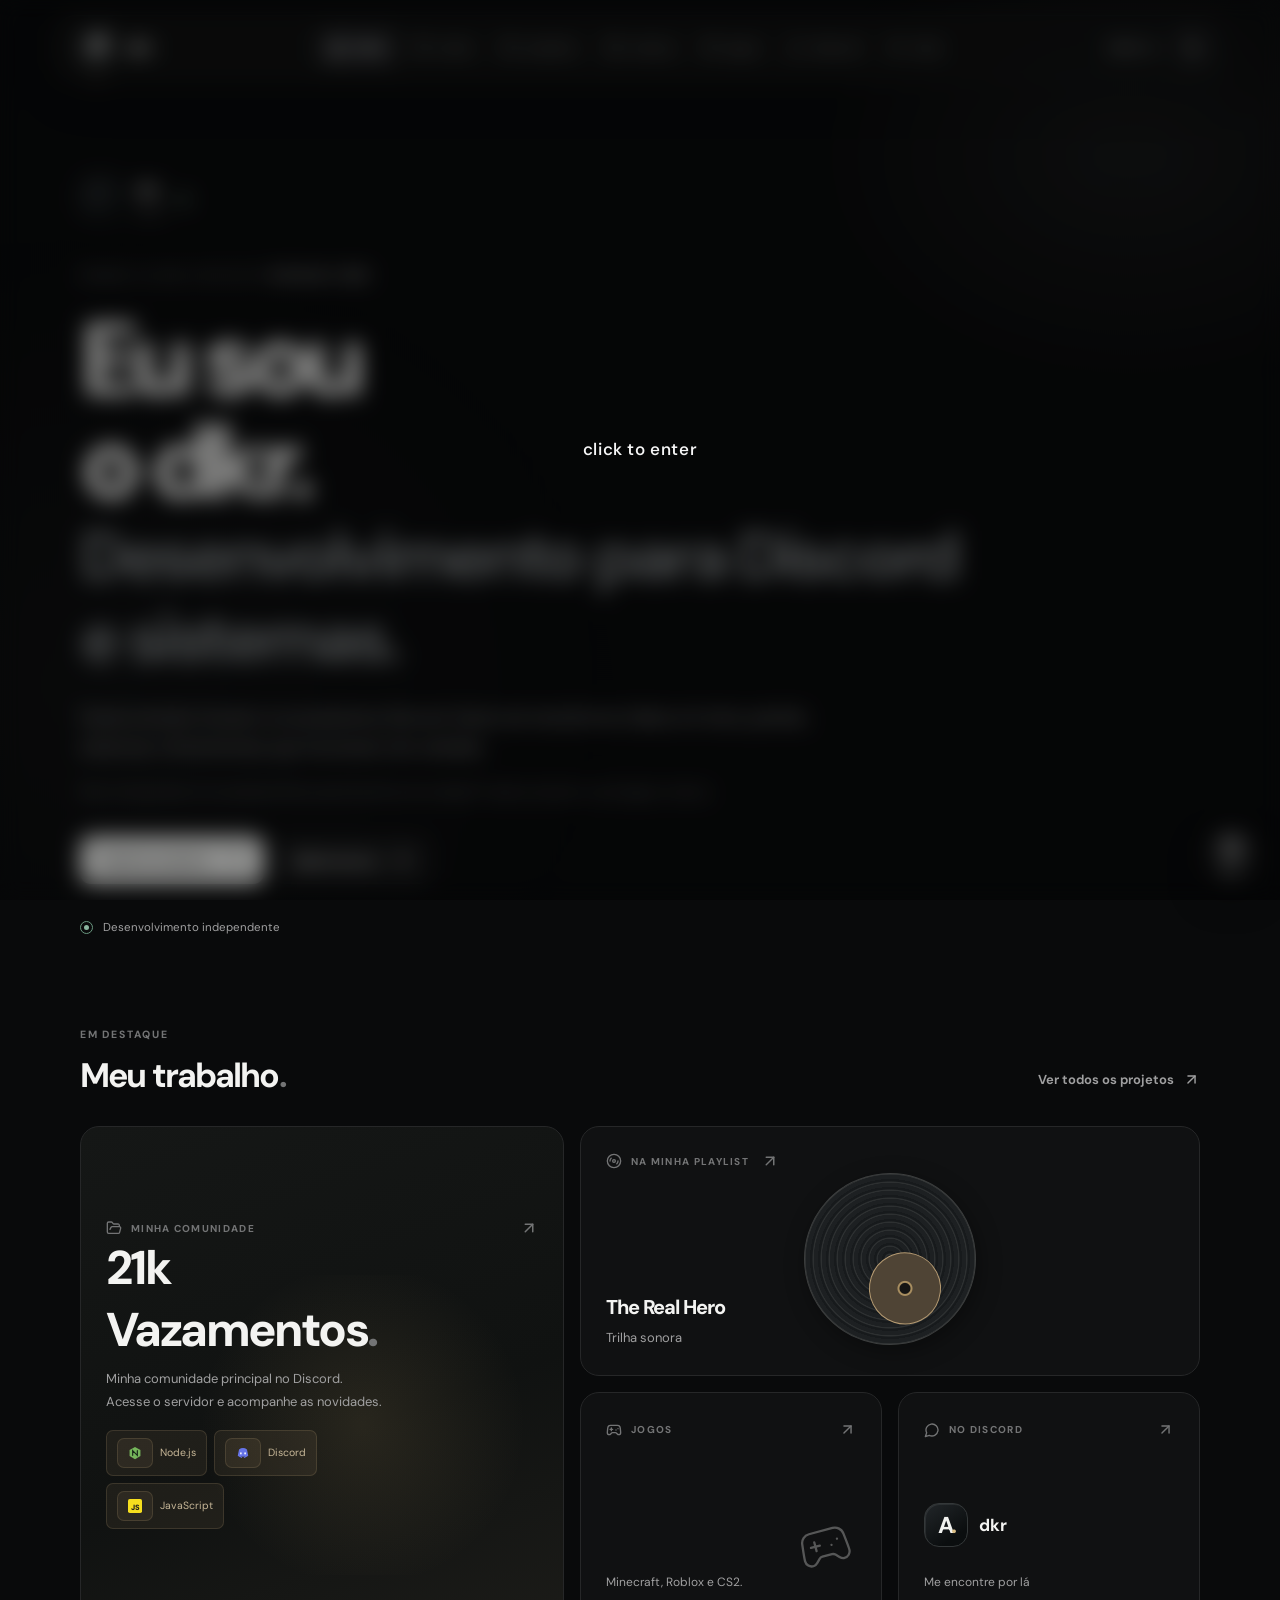
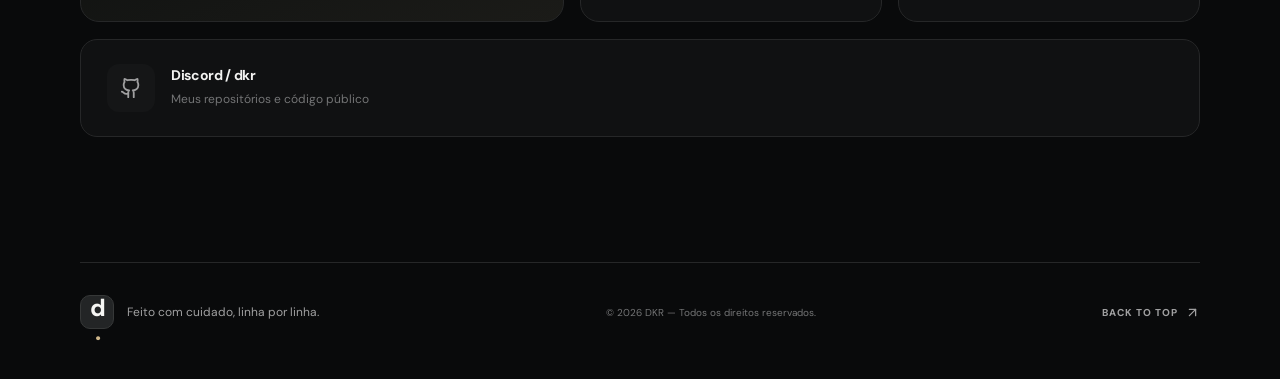
==== commit 01ba8734: "Replace Noxx frontend with DKR site" ====
--- a/noxx.lat/pt-br/index.html
+++ b/noxx.lat/pt-br/index.html
@@ -1,902 +1,23732 @@
 <!DOCTYPE html>
 <html lang="pt-BR" data-theme="dark" data-accent="neutral" data-ambient="on" data-motion="on">
-  <head>
-    <meta charset="UTF-8" />
-    <meta name="viewport" content="width=device-width, initial-scale=1, viewport-fit=cover" />
-    <meta name="color-scheme" content="dark light" />
-    <meta name="theme-color" content="#090a0b" />
-    <meta
-      name="description"
-      content="Alexey, também conhecido como noxx. Programação, projetos, ideias e meu universo pessoal."
-    />
-    <link rel="icon" href="../icon.svg" type="image/svg+xml" />
-    <title>Alexey — início</title>
-    <script type="module" crossorigin="" src="../assets/index-DFKsymZ4.js"></script>
-    <link rel="stylesheet" crossorigin="" href="../assets/index-DV70pjfF.css" />
-  </head>
-  <body>
-    <div id="root">
-      <div class="app-shell">
-        <div class="background-glow" aria-hidden="true"></div>
-        <header class="site-header" aria-hidden="false">
-          <div class="topbar">
-            <a href="" class="brand" aria-label="Alexey - início"
-              ><span class="brand-mark">a<span>.</span></span
-              ><span class="brand-name">alexey <small>/ noxx</small></span></a
-            >
-            <nav class="main-nav" aria-label="Navegação">
-              <a href="" class="nav-item active" aria-current="page" title="início"
-                ><svg
-                  xmlns="http://www.w3.org/2000/svg"
-                  width="17"
-                  height="17"
-                  viewBox="0 0 24 24"
-                  fill="none"
-                  stroke="currentColor"
-                  stroke-width="1.9"
-                  stroke-linecap="round"
-                  stroke-linejoin="round"
-                  class="lucide lucide-house"
-                  aria-hidden="true"
-                >
-                  <path d="M15 21v-8a1 1 0 0 0-1-1h-4a1 1 0 0 0-1 1v8"></path>
-                  <path
-                    d="M3 10a2 2 0 0 1 .709-1.528l7-5.999a2 2 0 0 1 2.582 0l7 5.999A2 2 0 0 1 21 10v9a2 2 0 0 1-2 2H5a2 2 0 0 1-2-2z"
-                  ></path></svg
-                ><span>início</span></a
-              ><a href="tab%3Dabout.html" class="nav-item" title="sobre"
-                ><svg
-                  xmlns="http://www.w3.org/2000/svg"
-                  width="17"
-                  height="17"
-                  viewBox="0 0 24 24"
-                  fill="none"
-                  stroke="currentColor"
-                  stroke-width="1.9"
-                  stroke-linecap="round"
-                  stroke-linejoin="round"
-                  class="lucide lucide-book-open"
-                  aria-hidden="true"
-                >
-                  <path d="M12 7v14"></path>
-                  <path
-                    d="M3 18a1 1 0 0 1-1-1V4a1 1 0 0 1 1-1h5a4 4 0 0 1 4 4 4 4 0 0 1 4-4h5a1 1 0 0 1 1 1v13a1 1 0 0 1-1 1h-6a3 3 0 0 0-3 3 3 3 0 0 0-3-3z"
-                  ></path></svg
-                ><span><span class="nav-label-desktop">sobre</span></span></a
-              ><a href="tab%3Dprojects.html" class="nav-item" title="projetos"
-                ><svg
-                  xmlns="http://www.w3.org/2000/svg"
-                  width="17"
-                  height="17"
-                  viewBox="0 0 24 24"
-                  fill="none"
-                  stroke="currentColor"
-                  stroke-width="1.9"
-                  stroke-linecap="round"
-                  stroke-linejoin="round"
-                  class="lucide lucide-folder-open"
-                  aria-hidden="true"
-                >
-                  <path
-                    d="m6 14 1.5-2.9A2 2 0 0 1 9.24 10H20a2 2 0 0 1 1.94 2.5l-1.54 6a2 2 0 0 1-1.95 1.5H4a2 2 0 0 1-2-2V5a2 2 0 0 1 2-2h3.9a2 2 0 0 1 1.69.9l.81 1.2a2 2 0 0 0 1.67.9H18a2 2 0 0 1 2 2v2"
-                  ></path></svg
-                ><span><span class="nav-label-desktop">projetos</span></span></a
-              ><a href="tab%3Dmusic.html" class="nav-item" title="música"
-                ><svg
-                  xmlns="http://www.w3.org/2000/svg"
-                  width="17"
-                  height="17"
-                  viewBox="0 0 24 24"
-                  fill="none"
-                  stroke="currentColor"
-                  stroke-width="1.9"
-                  stroke-linecap="round"
-                  stroke-linejoin="round"
-                  class="lucide lucide-disc3"
-                  aria-hidden="true"
-                >
-                  <circle cx="12" cy="12" r="10"></circle>
-                  <path d="M6 12c0-1.7.7-3.2 1.8-4.2"></path>
-                  <circle cx="12" cy="12" r="2"></circle>
-                  <path d="M18 12c0 1.7-.7 3.2-1.8 4.2"></path></svg
-                ><span><span class="nav-label-desktop">música</span></span></a
-              ><a href="tab%3Dgames.html" class="nav-item" title="jogos"
-                ><svg
-                  xmlns="http://www.w3.org/2000/svg"
-                  width="17"
-                  height="17"
-                  viewBox="0 0 24 24"
-                  fill="none"
-                  stroke="currentColor"
-                  stroke-width="1.9"
-                  stroke-linecap="round"
-                  stroke-linejoin="round"
-                  class="lucide lucide-gamepad2"
-                  aria-hidden="true"
-                >
-                  <line x1="6" x2="10" y1="11" y2="11"></line>
-                  <line x1="8" x2="8" y1="9" y2="13"></line>
-                  <line x1="15" x2="15.01" y1="12" y2="12"></line>
-                  <line x1="18" x2="18.01" y1="10" y2="10"></line>
-                  <path
-                    d="M17.32 5H6.68a4 4 0 0 0-3.978 3.59c-.006.052-.01.101-.017.152C2.604 9.416 2 14.456 2 16a3 3 0 0 0 3 3c1 0 1.5-.5 2-1l1.414-1.414A2 2 0 0 1 9.828 16h4.344a2 2 0 0 1 1.414.586L17 18c.5.5 1 1 2 1a3 3 0 0 0 3-3c0-1.545-.604-6.584-.685-7.258-.007-.05-.011-.1-.017-.151A4 4 0 0 0 17.32 5z"
-                  ></path></svg
-                ><span><span class="nav-label-desktop">jogos</span></span></a
-              ><a href="tab%3Ddiscord.html" class="nav-item" title="discord"
-                ><svg
-                  xmlns="http://www.w3.org/2000/svg"
-                  width="17"
-                  height="17"
-                  viewBox="0 0 24 24"
-                  fill="none"
-                  stroke="currentColor"
-                  stroke-width="1.9"
-                  stroke-linecap="round"
-                  stroke-linejoin="round"
-                  class="lucide lucide-message-circle"
-                  aria-hidden="true"
-                >
-                  <path d="M7.9 20A9 9 0 1 0 4 16.1L2 22Z"></path></svg
-                ><span><span class="nav-label-desktop">discord</span></span></a
-              ><a href="tab%3Dmore.html" class="nav-item" title="mais"
-                ><svg
-                  xmlns="http://www.w3.org/2000/svg"
-                  width="17"
-                  height="17"
-                  viewBox="0 0 24 24"
-                  fill="none"
-                  stroke="currentColor"
-                  stroke-width="1.9"
-                  stroke-linecap="round"
-                  stroke-linejoin="round"
-                  class="lucide lucide-menu"
-                  aria-hidden="true"
-                >
-                  <line x1="4" x2="20" y1="12" y2="12"></line>
-                  <line x1="4" x2="20" y1="6" y2="6"></line>
-                  <line x1="4" x2="20" y1="18" y2="18"></line></svg
-                ><span><span class="nav-label-desktop">mais</span></span></a
-              >
-            </nav>
-            <div class="top-actions">
-              <time class="clock" aria-label="São Paulo 16:43">16:43 <span>BRT</span></time
-              ><button class="icon-button settings-trigger" title="Aparência" aria-label="Aparência">
-                <svg
-                  xmlns="http://www.w3.org/2000/svg"
-                  width="18"
-                  height="18"
-                  viewBox="0 0 24 24"
-                  fill="none"
-                  stroke="currentColor"
-                  stroke-width="1.8"
-                  stroke-linecap="round"
-                  stroke-linejoin="round"
-                  class="lucide lucide-settings2"
-                  aria-hidden="true"
-                >
-                  <path d="M20 7h-9"></path>
-                  <path d="M14 17H5"></path>
-                  <circle cx="17" cy="17" r="3"></circle>
-                  <circle cx="7" cy="7" r="3"></circle>
-                </svg>
-              </button>
-            </div>
-          </div>
-        </header>
-        <main id="main-content" class="main-content" aria-hidden="false">
-          <div class="home-page page-transition">
-            <section class="hero-grid">
-              <div class="hero-copy reveal revealed">
-                <div class="intro-person">
-                  <div class="profile-glyph glyph-small" aria-hidden="true">
-                    <img alt="" decoding="async" src="../media/discord-avatar.jpg" />
-                  </div>
-                  <div><b>alexey</b><span>@noxx</span></div>
-                  <span class="identity-pulse" title="Disponível para projetos"></span>
-                </div>
-                <span class="eyebrow">PRAZER, EU SOU O <span class="text-high">ALEXEY / NOXX</span></span>
-                <h1 class="hero-title"><span>Eu sou</span><span>o noxx.</span><em>Faço bots, sites e APIs.</em></h1>
-                <p class="hero-description">
-                  Desenvolvo bots, sites, aplicativos, APIs e sistemas. Aprendi com videoaulas no YouTube e hoje
-                  transformo ideias em projetos próprios e trabalhos para clientes.
-                </p>
-                <p class="hero-note">Programador freelancer. No tempo livre: música, jogos, animes e futebol.</p>
-                <div class="hero-actions">
-                  <button class="button button-primary">
-                    Explorar projetos<svg
-                      xmlns="http://www.w3.org/2000/svg"
-                      width="18"
-                      height="18"
-                      viewBox="0 0 24 24"
-                      fill="none"
-                      stroke="currentColor"
-                      stroke-width="2"
-                      stroke-linecap="round"
-                      stroke-linejoin="round"
-                      class="lucide lucide-arrow-up-right"
-                    >
-                      <path d="M7 7h10v10"></path>
-                      <path d="M7 17 17 7"></path>
-                    </svg></button
-                  ><button class="button button-quiet">
-                    Quem sou eu<svg
-                      xmlns="http://www.w3.org/2000/svg"
-                      width="18"
-                      height="18"
-                      viewBox="0 0 24 24"
-                      fill="none"
-                      stroke="currentColor"
-                      stroke-width="2"
-                      stroke-linecap="round"
-                      stroke-linejoin="round"
-                      class="lucide lucide-arrow-right"
-                    >
-                      <path d="M5 12h14"></path>
-                      <path d="m12 5 7 7-7 7"></path>
-                    </svg>
-                  </button>
-                </div>
-                <div class="availability">
-                  <span class="available-ring"><span></span></span>Disponível para projetos
-                </div>
-              </div>
-            </section>
-            <div class="section-head reveal revealed">
-              <div>
-                <span class="eyebrow">EM DESTAQUE</span>
-                <h2>Meu trabalho<span class="muted-period">.</span></h2>
-              </div>
-              <button class="section-link">
-                Ver todos os projetos
-                <svg
-                  xmlns="http://www.w3.org/2000/svg"
-                  width="17"
-                  height="17"
-                  viewBox="0 0 24 24"
-                  fill="none"
-                  stroke="currentColor"
-                  stroke-width="2"
-                  stroke-linecap="round"
-                  stroke-linejoin="round"
-                  class="lucide lucide-arrow-up-right"
-                >
-                  <path d="M7 7h10v10"></path>
-                  <path d="M7 17 17 7"></path>
-                </svg>
-              </button>
-            </div>
-            <section class="home-bento">
-              <button class="bento bento-project reveal revealed" aria-label="Explorar projetos: Lya">
-                <div class="bento-top">
-                  <span class="bento-kicker"
-                    ><svg
-                      xmlns="http://www.w3.org/2000/svg"
-                      width="16"
-                      height="16"
-                      viewBox="0 0 24 24"
-                      fill="none"
-                      stroke="currentColor"
-                      stroke-width="2"
-                      stroke-linecap="round"
-                      stroke-linejoin="round"
-                      class="lucide lucide-folder-open"
-                    >
-                      <path
-                        d="m6 14 1.5-2.9A2 2 0 0 1 9.24 10H20a2 2 0 0 1 1.94 2.5l-1.54 6a2 2 0 0 1-1.95 1.5H4a2 2 0 0 1-2-2V5a2 2 0 0 1 2-2h3.9a2 2 0 0 1 1.69.9l.81 1.2a2 2 0 0 0 1.67.9H18a2 2 0 0 1 2 2v2"
-                      ></path></svg
-                    >PROJETO EM DESTAQUE</span
-                  ><svg
-                    xmlns="http://www.w3.org/2000/svg"
-                    width="18"
-                    height="18"
-                    viewBox="0 0 24 24"
-                    fill="none"
-                    stroke="currentColor"
-                    stroke-width="2"
-                    stroke-linecap="round"
-                    stroke-linejoin="round"
-                    class="lucide lucide-arrow-up-right"
-                  >
-                    <path d="M7 7h10v10"></path>
-                    <path d="M7 17 17 7"></path>
-                  </svg>
-                </div>
-                <div class="mini-lya-art">
-                  <img class="lya-illustration" alt="" loading="eager" src="../media/lya-character.png" />
-                </div>
-                <div class="bento-project-copy">
-                  <h3>Lya<span class="muted-period">.</span></h3>
-                  <p>Meu bot para Discord: moderação, ferramentas e automação para comunidades.</p>
-                  <div class="stack-chips">
-                    <span
-                      ><span class="technology-icon" title="Node.js" aria-hidden="true" style="--brand: #75b55b"
-                        ><svg
-                          width="14"
-                          height="14"
-                          viewBox="0 0 24 24"
-                          xmlns="http://www.w3.org/2000/svg"
-                          focusable="false"
-                        >
-                          <path d="m12 1.5 9.3 5.4v10.2L12 22.5l-9.3-5.4V6.9L12 1.5Z" fill="#75b55b"></path>
-                          <path
-                            d="M8 16V8l8 8V8"
-                            stroke="#182819"
-                            stroke-width="2"
-                            fill="none"
-                            stroke-linecap="round"
-                          ></path></svg></span
-                      >Node.js</span
-                    ><span
-                      ><span class="technology-icon" title="discord.js" aria-hidden="true" style="--brand: #8996ff"
-                        ><svg
-                          width="14"
-                          height="14"
-                          viewBox="0 0 24 24"
-                          xmlns="http://www.w3.org/2000/svg"
-                          focusable="false"
-                        >
-                          <path
-                            fill="#6674e8"
-                            d="M5.2 5.8q3.2-2.2 6.8-2.2 3.6 0 6.8 2.2l2.2 11q-3.2 2.7-7 3.6l-.8-1.6q1.5-.5 2.5-1.2-3.7 1.7-7.4 0 1 .7 2.5 1.2L10 20.4q-3.8-.9-7-3.6l2.2-11Z"
-                          ></path>
-                          <ellipse cx="8.4" cy="12.7" rx="1.4" ry="1.9" fill="white"></ellipse>
-                          <ellipse cx="15.6" cy="12.7" rx="1.4" ry="1.9" fill="white"></ellipse></svg></span
-                      >Discord</span
-                    ><span
-                      ><span class="technology-icon" title="JavaScript" aria-hidden="true" style="--brand: #f7df1e"
-                        ><svg
-                          width="14"
-                          height="14"
-                          viewBox="0 0 24 24"
-                          xmlns="http://www.w3.org/2000/svg"
-                          focusable="false"
-                        >
-                          <rect width="24" height="24" rx="3" fill="#f7df1e"></rect>
-                          <text x="12" y="18" text-anchor="middle" fill="#1e1e1e" font-weight="900" font-size="13">
-                            JS
-                          </text>
-                        </svg></span
-                      >JavaScript</span
-                    >
-                  </div>
-                </div></button
-              ><button class="bento bento-music reveal revealed">
-                <div class="bento-top">
-                  <span class="bento-kicker"
-                    ><svg
-                      xmlns="http://www.w3.org/2000/svg"
-                      width="16"
-                      height="16"
-                      viewBox="0 0 24 24"
-                      fill="none"
-                      stroke="currentColor"
-                      stroke-width="2"
-                      stroke-linecap="round"
-                      stroke-linejoin="round"
-                      class="lucide lucide-disc3"
-                    >
-                      <circle cx="12" cy="12" r="10"></circle>
-                      <path d="M6 12c0-1.7.7-3.2 1.8-4.2"></path>
-                      <circle cx="12" cy="12" r="2"></circle>
-                      <path d="M18 12c0 1.7-.7 3.2-1.8 4.2"></path></svg
-                    >NA MINHA PLAYLIST</span
-                  ><svg
-                    xmlns="http://www.w3.org/2000/svg"
-                    width="18"
-                    height="18"
-                    viewBox="0 0 24 24"
-                    fill="none"
-                    stroke="currentColor"
-                    stroke-width="2"
-                    stroke-linecap="round"
-                    stroke-linejoin="round"
-                    class="lucide lucide-arrow-up-right"
-                  >
-                    <path d="M7 7h10v10"></path>
-                    <path d="M7 17 17 7"></path>
-                  </svg>
-                </div>
-                <div class="bento-vinyl">
-                  <img
-                    class="bento-album-image"
-                    alt=""
-                    loading="lazy"
-                    decoding="async"
-                    src="https://lastfm-img.freetls.fastly.net/i/u/300x300/cf0eb0cada98c955461fdc8b6fb2757b.jpg"
-                  /><span class="vinyl-grooves"></span><i></i>
-                </div>
-                <div class="bento-bottom">
-                  <h3>World's A Fuck</h3>
-                  <p>Sematary</p>
-                </div></button
-              ><button class="bento bento-small bento-games reveal revealed">
-                <div class="bento-top">
-                  <span class="bento-kicker"
-                    ><svg
-                      xmlns="http://www.w3.org/2000/svg"
-                      width="16"
-                      height="16"
-                      viewBox="0 0 24 24"
-                      fill="none"
-                      stroke="currentColor"
-                      stroke-width="2"
-                      stroke-linecap="round"
-                      stroke-linejoin="round"
-                      class="lucide lucide-gamepad2"
-                    >
-                      <line x1="6" x2="10" y1="11" y2="11"></line>
-                      <line x1="8" x2="8" y1="9" y2="13"></line>
-                      <line x1="15" x2="15.01" y1="12" y2="12"></line>
-                      <line x1="18" x2="18.01" y1="10" y2="10"></line>
-                      <path
-                        d="M17.32 5H6.68a4 4 0 0 0-3.978 3.59c-.006.052-.01.101-.017.152C2.604 9.416 2 14.456 2 16a3 3 0 0 0 3 3c1 0 1.5-.5 2-1l1.414-1.414A2 2 0 0 1 9.828 16h4.344a2 2 0 0 1 1.414.586L17 18c.5.5 1 1 2 1a3 3 0 0 0 3-3c0-1.545-.604-6.584-.685-7.258-.007-.05-.011-.1-.017-.151A4 4 0 0 0 17.32 5z"
-                      ></path></svg
-                    >JOGOS</span
-                  ><svg
-                    xmlns="http://www.w3.org/2000/svg"
-                    width="17"
-                    height="17"
-                    viewBox="0 0 24 24"
-                    fill="none"
-                    stroke="currentColor"
-                    stroke-width="2"
-                    stroke-linecap="round"
-                    stroke-linejoin="round"
-                    class="lucide lucide-arrow-up-right"
-                  >
-                    <path d="M7 7h10v10"></path>
-                    <path d="M7 17 17 7"></path>
-                  </svg>
-                </div>
-                <div class="bento-small-content">
-                  <div class="outlined-gamepad">
-                    <svg
-                      xmlns="http://www.w3.org/2000/svg"
-                      width="55"
-                      height="55"
-                      viewBox="0 0 24 24"
-                      fill="none"
-                      stroke="currentColor"
-                      stroke-width="1"
-                      stroke-linecap="round"
-                      stroke-linejoin="round"
-                      class="lucide lucide-gamepad2"
-                    >
-                      <line x1="6" x2="10" y1="11" y2="11"></line>
-                      <line x1="8" x2="8" y1="9" y2="13"></line>
-                      <line x1="15" x2="15.01" y1="12" y2="12"></line>
-                      <line x1="18" x2="18.01" y1="10" y2="10"></line>
-                      <path
-                        d="M17.32 5H6.68a4 4 0 0 0-3.978 3.59c-.006.052-.01.101-.017.152C2.604 9.416 2 14.456 2 16a3 3 0 0 0 3 3c1 0 1.5-.5 2-1l1.414-1.414A2 2 0 0 1 9.828 16h4.344a2 2 0 0 1 1.414.586L17 18c.5.5 1 1 2 1a3 3 0 0 0 3-3c0-1.545-.604-6.584-.685-7.258-.007-.05-.011-.1-.017-.151A4 4 0 0 0 17.32 5z"
-                      ></path>
-                    </svg>
-                  </div>
-                  <p>Minecraft, Roblox e CS2.</p>
-                </div></button
-              ><button class="bento bento-small bento-discord reveal revealed">
-                <div class="bento-top">
-                  <span class="bento-kicker"
-                    ><svg
-                      xmlns="http://www.w3.org/2000/svg"
-                      width="16"
-                      height="16"
-                      viewBox="0 0 24 24"
-                      fill="none"
-                      stroke="currentColor"
-                      stroke-width="2"
-                      stroke-linecap="round"
-                      stroke-linejoin="round"
-                      class="lucide lucide-message-circle"
-                    >
-                      <path d="M7.9 20A9 9 0 1 0 4 16.1L2 22Z"></path></svg
-                    >NO DISCORD</span
-                  ><svg
-                    xmlns="http://www.w3.org/2000/svg"
-                    width="17"
-                    height="17"
-                    viewBox="0 0 24 24"
-                    fill="none"
-                    stroke="currentColor"
-                    stroke-width="2"
-                    stroke-linecap="round"
-                    stroke-linejoin="round"
-                    class="lucide lucide-arrow-up-right"
-                  >
-                    <path d="M7 7h10v10"></path>
-                    <path d="M7 17 17 7"></path>
-                  </svg>
-                </div>
-                <div class="bento-small-content">
-                  <div class="mini-discord-avatar">
-                    <div class="profile-glyph glyph-small" aria-hidden="true">
-                      <img alt="" decoding="async" src="../media/discord-avatar.jpg" />
-                    </div>
-                    <span>@noxx.lat</span>
-                  </div>
-                  <p>Me encontre por lá</p>
-                </div>
-              </button>
-            </section>
-            <section class="home-activity reveal revealed">
-              <div class="activity-left">
-                <span class="activity-symbol"
-                  ><svg
-                    xmlns="http://www.w3.org/2000/svg"
-                    width="22"
-                    height="22"
-                    viewBox="0 0 24 24"
-                    fill="none"
-                    stroke="currentColor"
-                    stroke-width="2"
-                    stroke-linecap="round"
-                    stroke-linejoin="round"
-                    class="lucide lucide-github"
-                  >
-                    <path
-                      d="M15 22v-4a4.8 4.8 0 0 0-1-3.5c3 0 6-2 6-5.5.08-1.25-.27-2.48-1-3.5.28-1.15.28-2.35 0-3.5 0 0-1 0-3 1.5-2.64-.5-5.36-.5-8 0C6 2 5 2 5 2c-.3 1.15-.3 2.35 0 3.5A5.403 5.403 0 0 0 4 9c0 3.5 3 5.5 6 5.5-.39.49-.68 1.05-.85 1.65-.17.6-.22 1.23-.15 1.85v4"
-                    ></path>
-                    <path d="M9 18c-4.51 2-5-2-7-2"></path></svg
-                ></span>
-                <div>
-                  <h3>GitHub / @alexeycodex</h3>
-                  <p>0 repositórios públicos · 0 seguidores</p>
-                </div>
-              </div>
-              <a class="text-link" href="https://github.com/alexeycodex" target="_blank" rel="noopener noreferrer"
-                >Abrir<svg
-                  xmlns="http://www.w3.org/2000/svg"
-                  width="17"
-                  height="17"
-                  viewBox="0 0 24 24"
-                  fill="none"
-                  stroke="currentColor"
-                  stroke-width="2"
-                  stroke-linecap="round"
-                  stroke-linejoin="round"
-                  class="lucide lucide-arrow-up-right"
-                  aria-hidden="true"
-                >
-                  <path d="M7 7h10v10"></path>
-                  <path d="M7 17 17 7"></path></svg
-              ></a>
-            </section>
-          </div>
-        </main>
-        <footer class="site-footer" aria-hidden="false">
-          <div>
-            <span class="footer-brand">a<span>.</span></span>
-            <p>Feito com cuidado, linha por linha.</p>
-          </div>
-          <span>© 2026 NOXX — Todos os direitos reservados.</span
-          ><a href=""
-            >BACK TO TOP
-            <svg
-              xmlns="http://www.w3.org/2000/svg"
-              width="15"
-              height="15"
-              viewBox="0 0 24 24"
-              fill="none"
-              stroke="currentColor"
-              stroke-width="2"
-              stroke-linecap="round"
-              stroke-linejoin="round"
-              class="lucide lucide-arrow-up-right"
-            >
-              <path d="M7 7h10v10"></path>
-              <path d="M7 17 17 7"></path></svg
-          ></a>
-        </footer>
-        <div aria-hidden="false">
-          <div class="soundtrack-player is-active has-analyser">
-            <audio src="../media/audio-nulltools.mp3" loop="" preload="auto" aria-hidden="true"></audio
-            ><button
-              type="button"
-              class="soundtrack-toggle"
-              aria-label="Abrir player de música"
-              aria-expanded="false"
-              aria-controls="soundtrack-controls"
-            >
-              <svg class="soundtrack-disc" viewBox="0 0 32 32" fill="none" aria-hidden="true">
-                <circle cx="16" cy="16" r="13.5" stroke="currentColor" stroke-width="2.2"></circle>
-                <circle cx="16" cy="16" r="4" stroke="currentColor" stroke-width="2.1"></circle>
-                <circle cx="16" cy="16" r="1.1" fill="currentColor"></circle>
-                <path
-                  d="M9.3 9.7A10 10 0 0 1 14 7.4M17.8 24.3A9.5 9.5 0 0 0 23 20.9"
-                  stroke="currentColor"
-                  stroke-width="2.2"
-                  stroke-linecap="round"
-                ></path></svg
-              ><span
-                class="soundtrack-bars"
-                aria-hidden="true"
-                style="--soundtrack-bar-1: 11px; --soundtrack-bar-2: 8px; --soundtrack-bar-3: 4px"
-                ><i></i><i></i><i></i
-              ></span>
-            </button>
-            <div class="soundtrack-details" id="soundtrack-controls" aria-hidden="true">
-              <div class="soundtrack-heading">
-                <span>trilha do portfólio</span
-                ><button
-                  type="button"
-                  class="soundtrack-play"
-                  aria-label="Pausar música"
-                  title="Pausar música"
-                  tabindex="-1"
-                >
-                  <svg
-                    xmlns="http://www.w3.org/2000/svg"
-                    width="21"
-                    height="21"
-                    viewBox="0 0 24 24"
-                    fill="none"
-                    stroke="currentColor"
-                    stroke-width="2.3"
-                    stroke-linecap="round"
-                    stroke-linejoin="round"
-                    class="lucide lucide-pause"
-                  >
-                    <rect x="14" y="4" width="4" height="16" rx="1"></rect>
-                    <rect x="6" y="4" width="4" height="16" rx="1"></rect>
-                  </svg>
-                </button>
-              </div>
-              <div class="soundtrack-volume">
-                <button
-                  type="button"
-                  class="soundtrack-mute"
-                  aria-label="Silenciar música"
-                  title="Silenciar música"
-                  tabindex="-1"
-                >
-                  <svg
-                    xmlns="http://www.w3.org/2000/svg"
-                    width="20"
-                    height="20"
-                    viewBox="0 0 24 24"
-                    fill="none"
-                    stroke="currentColor"
-                    stroke-width="1.9"
-                    stroke-linecap="round"
-                    stroke-linejoin="round"
-                    class="lucide lucide-volume2"
-                  >
-                    <path
-                      d="M11 4.702a.705.705 0 0 0-1.203-.498L6.413 7.587A1.4 1.4 0 0 1 5.416 8H3a1 1 0 0 0-1 1v6a1 1 0 0 0 1 1h2.416a1.4 1.4 0 0 1 .997.413l3.383 3.384A.705.705 0 0 0 11 19.298z"
-                    ></path>
-                    <path d="M16 9a5 5 0 0 1 0 6"></path>
-                    <path d="M19.364 18.364a9 9 0 0 0 0-12.728"></path>
-                  </svg></button
-                ><input
-                  min="0"
-                  max="100"
-                  tabindex="-1"
-                  aria-label="Volume da música"
-                  type="range"
-                  value="22"
-                  style="--soundtrack-volume-percent: 22%"
-                />
-              </div>
-            </div>
-          </div>
-        </div>
-        <dialog class="modal appearance-dialog" aria-label="Aparência">
-          <div class="modal-top settings-top">
-            <div>
-              <h2>aparência</h2>
-              <p>deixe do seu jeito</p>
-            </div>
-            <button class="icon-button" title="Fechar" aria-label="Fechar">
-              <svg
-                xmlns="http://www.w3.org/2000/svg"
-                width="18"
-                height="18"
-                viewBox="0 0 24 24"
-                fill="none"
-                stroke="currentColor"
-                stroke-width="1.8"
-                stroke-linecap="round"
-                stroke-linejoin="round"
-                class="lucide lucide-x"
-                aria-hidden="true"
-              >
-                <path d="M18 6 6 18"></path>
-                <path d="m6 6 12 12"></path>
-              </svg>
-            </button>
-          </div>
-          <div class="settings-content">
-            <div class="settings-row theme-row">
-              <div><strong>tema</strong></div>
-              <div class="theme-select">
-                <button class="selected" aria-pressed="true">
-                  <svg
-                    xmlns="http://www.w3.org/2000/svg"
-                    width="17"
-                    height="17"
-                    viewBox="0 0 24 24"
-                    fill="none"
-                    stroke="currentColor"
-                    stroke-width="2"
-                    stroke-linecap="round"
-                    stroke-linejoin="round"
-                    class="lucide lucide-moon"
-                  >
-                    <path d="M12 3a6 6 0 0 0 9 9 9 9 0 1 1-9-9Z"></path></svg
-                  >escuro</button
-                ><button class="" aria-pressed="false">
-                  <svg
-                    xmlns="http://www.w3.org/2000/svg"
-                    width="17"
-                    height="17"
-                    viewBox="0 0 24 24"
-                    fill="none"
-                    stroke="currentColor"
-                    stroke-width="2"
-                    stroke-linecap="round"
-                    stroke-linejoin="round"
-                    class="lucide lucide-sun"
-                  >
-                    <circle cx="12" cy="12" r="4"></circle>
-                    <path d="M12 2v2"></path>
-                    <path d="M12 20v2"></path>
-                    <path d="m4.93 4.93 1.41 1.41"></path>
-                    <path d="m17.66 17.66 1.41 1.41"></path>
-                    <path d="M2 12h2"></path>
-                    <path d="M20 12h2"></path>
-                    <path d="m6.34 17.66-1.41 1.41"></path>
-                    <path d="m19.07 4.93-1.41 1.41"></path></svg
-                  >claro
-                </button>
-              </div>
-            </div>
-            <div class="settings-row">
-              <div>
-                <strong>fundo ambiente</strong>
-                <p>camadas sutis de luz ao fundo.</p>
-              </div>
-              <button class="toggle is-on" role="switch" aria-checked="true" aria-label="fundo ambiente">
-                <span></span>
-              </button>
-            </div>
-            <div class="settings-row">
-              <div>
-                <strong>animações</strong>
-                <p>transições e movimento nas interações.</p>
-              </div>
-              <button class="toggle is-on" role="switch" aria-checked="true" aria-label="animações">
-                <span></span>
-              </button>
-            </div>
-            <div class="settings-row">
-              <div>
-                <strong>sons de interface</strong>
-                <p>toques discretos, desligados por padrão.</p>
-              </div>
-              <button class="toggle" role="switch" aria-checked="false" aria-label="sons de interface">
-                <span></span>
-              </button>
-            </div>
-            <div class="settings-labeled">
-              <div class="settings-label">
-                <svg
-                  xmlns="http://www.w3.org/2000/svg"
-                  width="16"
-                  height="16"
-                  viewBox="0 0 24 24"
-                  fill="none"
-                  stroke="currentColor"
-                  stroke-width="2"
-                  stroke-linecap="round"
-                  stroke-linejoin="round"
-                  class="lucide lucide-palette"
-                >
-                  <circle cx="13.5" cy="6.5" r=".5" fill="currentColor"></circle>
-                  <circle cx="17.5" cy="10.5" r=".5" fill="currentColor"></circle>
-                  <circle cx="8.5" cy="7.5" r=".5" fill="currentColor"></circle>
-                  <circle cx="6.5" cy="12.5" r=".5" fill="currentColor"></circle>
-                  <path
-                    d="M12 2C6.5 2 2 6.5 2 12s4.5 10 10 10c.926 0 1.648-.746 1.648-1.688 0-.437-.18-.835-.437-1.125-.29-.289-.438-.652-.438-1.125a1.64 1.64 0 0 1 1.668-1.668h1.996c3.051 0 5.555-2.503 5.555-5.554C21.965 6.012 17.461 2 12 2z"
-                  ></path></svg
-                >cor de destaque
-              </div>
-              <div class="accent-select">
-                <button class="selected" aria-pressed="true">
-                  <span class="accent-swatch swatch-neutral"></span>neutro<svg
-                    xmlns="http://www.w3.org/2000/svg"
-                    width="14"
-                    height="14"
-                    viewBox="0 0 24 24"
-                    fill="none"
-                    stroke="currentColor"
-                    stroke-width="2"
-                    stroke-linecap="round"
-                    stroke-linejoin="round"
-                    class="lucide lucide-check"
-                  >
-                    <path d="M20 6 9 17l-5-5"></path>
-                  </svg></button
-                ><button class="" aria-pressed="false"><span class="accent-swatch swatch-honey"></span>mel</button
-                ><button class="" aria-pressed="false"><span class="accent-swatch swatch-sage"></span>sálvia</button
-                ><button class="" aria-pressed="false"><span class="accent-swatch swatch-ice"></span>gelo</button>
-              </div>
-            </div>
-            <div class="settings-labeled">
-              <div class="settings-label">
-                <svg
-                  xmlns="http://www.w3.org/2000/svg"
-                  width="16"
-                  height="16"
-                  viewBox="0 0 24 24"
-                  fill="none"
-                  stroke="currentColor"
-                  stroke-width="2"
-                  stroke-linecap="round"
-                  stroke-linejoin="round"
-                  class="lucide lucide-earth"
-                >
-                  <path d="M21.54 15H17a2 2 0 0 0-2 2v4.54"></path>
-                  <path d="M7 3.34V5a3 3 0 0 0 3 3a2 2 0 0 1 2 2c0 1.1.9 2 2 2a2 2 0 0 0 2-2c0-1.1.9-2 2-2h3.17"></path>
-                  <path d="M11 21.95V18a2 2 0 0 0-2-2a2 2 0 0 1-2-2v-1a2 2 0 0 0-2-2H2.05"></path>
-                  <circle cx="12" cy="12" r="10"></circle></svg
-                >idioma
-              </div>
-              <div class="language-select">
-                <button class="selected" aria-pressed="true">
-                  <span class="lang-flag">BR</span><span>Português</span
-                  ><svg
-                    xmlns="http://www.w3.org/2000/svg"
-                    width="17"
-                    height="17"
-                    viewBox="0 0 24 24"
-                    fill="none"
-                    stroke="currentColor"
-                    stroke-width="2"
-                    stroke-linecap="round"
-                    stroke-linejoin="round"
-                    class="lucide lucide-check"
-                  >
-                    <path d="M20 6 9 17l-5-5"></path>
-                  </svg></button
-                ><button class="" aria-pressed="false"><span class="lang-flag">US</span><span>English</span></button
-                ><button class="" aria-pressed="false"><span class="lang-flag">ES</span><span>Español</span></button>
-              </div>
-            </div>
-            <div class="settings-bottom">
-              <button class="text-link">
-                <svg
-                  xmlns="http://www.w3.org/2000/svg"
-                  width="16"
-                  height="16"
-                  viewBox="0 0 24 24"
-                  fill="none"
-                  stroke="currentColor"
-                  stroke-width="2"
-                  stroke-linecap="round"
-                  stroke-linejoin="round"
-                  class="lucide lucide-sliders-horizontal"
-                >
-                  <line x1="21" x2="14" y1="4" y2="4"></line>
-                  <line x1="10" x2="3" y1="4" y2="4"></line>
-                  <line x1="21" x2="12" y1="12" y2="12"></line>
-                  <line x1="8" x2="3" y1="12" y2="12"></line>
-                  <line x1="21" x2="16" y1="20" y2="20"></line>
-                  <line x1="12" x2="3" y1="20" y2="20"></line>
-                  <line x1="14" x2="14" y1="2" y2="6"></line>
-                  <line x1="8" x2="8" y1="10" y2="14"></line>
-                  <line x1="16" x2="16" y1="18" y2="22"></line></svg
-                >Restaurar padrões
-              </button>
-              <p>Preferências salvas somente neste dispositivo. Nenhum dado pessoal é coletado por este painel.</p>
-            </div>
-          </div>
-        </dialog>
-      </div>
-    </div>
-    <script
-      type="module"
-      src="https://static.cloudflareinsights.com/beacon.min.js/vce701823e78c4301a35b7e07294d87301792088814092"
-      data-cf-beacon='{"version":"2024.11.0","token":"c6a3fe4e9a6a40c08cb265ffe20be57a","r":1,"spa":2}'
-      crossorigin="anonymous"
-    ></script>
-  </body>
-</html>
+<head>
+<meta charset="UTF-8">
+<meta name="viewport" content="width=device-width, initial-scale=1, viewport-fit=cover">
+<meta name="color-scheme" content="dark light">
+<meta name="theme-color" content="#090a0b">
+<meta name="description" content="Nicolas, conhecido como dkr. Desenvolvimento para Discord, projetos, tecnologia e ideias.">
+<link rel="icon" href="[data-uri]">
+<title>dkr — Nicolas</title>
+<style>
+@font-face {
+  font-family: DM Sans Variable;
+  font-style: normal;
+  font-display: swap;
+  font-weight: 100 1000;
+  src: url([data-uri])
+    format("woff2-variations");
+  unicode-range:
+    U+0100-02BA, U+02BD-02C5, U+02C7-02CC, U+02CE-02D7, U+02DD-02FF, U+0304,
+    U+0308, U+0329, U+1D00-1DBF, U+1E00-1E9F, U+1EF2-1EFF, U+2020, U+20A0-20AB,
+    U+20AD-20C0, U+2113, U+2C60-2C7F, U+A720-A7FF;
+}
+@font-face {
+  font-family: DM Sans Variable;
+  font-style: normal;
+  font-display: swap;
+  font-weight: 100 1000;
+  src: url([data-uri]) format("woff2-variations");
+  unicode-range:
+    U+0000-00FF, U+0131, U+0152-0153, U+02BB-02BC, U+02C6, U+02DA, U+02DC,
+    U+0304, U+0308, U+0329, U+2000-206F, U+20AC, U+2122, U+2191, U+2193, U+2212,
+    U+2215, U+FEFF, U+FFFD;
+}
+:root {
+  font-family:
+    DM Sans Variable,
+    Inter,
+    -apple-system,
+    BlinkMacSystemFont,
+    Segoe UI,
+    sans-serif;
+  color: #f3f3f1;
+  background: #090a0b;
+  font-synthesis: none;
+  text-rendering: optimizeLegibility;
+  -webkit-font-smoothing: antialiased;
+  --bg: #090a0b;
+  --surface: #101112;
+  --surface-2: #151617;
+  --surface-3: #1c1d1f;
+  --line: #262728;
+  --line-soft: #202122;
+  --fg: #f3f3f1;
+  --secondary: #a0a0a1;
+  --muted: #737475;
+  --accent: #b6a2d2;
+  --accent-contrast: #0b0c0d;
+  --button-bg: #e9eae8;
+  --hover: #222426;
+  --shadow: 0 20px 70px rgba(0, 0, 0, 0.35);
+}
+:root[data-theme="light"] {
+  color-scheme: light;
+  color: #191b1b;
+  background: #f6f6f4;
+  --bg: #f6f6f4;
+  --surface: #ffffff;
+  --surface-2: #f0f0ed;
+  --surface-3: #e9eae6;
+  --line: #e0e1dc;
+  --line-soft: #eaebe7;
+  --fg: #191b1b;
+  --secondary: #565956;
+  --muted: #777a76;
+  --accent: #353835;
+  --accent-contrast: #fff;
+  --button-bg: #202220;
+  --hover: #edeeea;
+  --shadow: 0 20px 70px rgba(24, 26, 24, 0.1);
+}
+:root[data-accent="honey"] {
+  --accent: #dcc08a;
+  --button-bg: #e2c691;
+  --accent-contrast: #242013;
+}
+:root[data-accent="sage"] {
+  --accent: #9fbdaa;
+  --button-bg: #bad7c4;
+  --accent-contrast: #112017;
+}
+:root[data-accent="ice"] {
+  --accent: #b7c9dc;
+  --button-bg: #c5d8eb;
+  --accent-contrast: #122131;
+}
+:root[data-theme="light"][data-accent="honey"] {
+  --accent: #83642c;
+  --button-bg: #82632d;
+  --accent-contrast: #fff;
+}
+:root[data-theme="light"][data-accent="sage"] {
+  --accent: #346f4e;
+  --button-bg: #366e50;
+  --accent-contrast: #fff;
+}
+:root[data-theme="light"][data-accent="ice"] {
+  --accent: #285c83;
+  --button-bg: #2b5c83;
+  --accent-contrast: #fff;
+}
+* {
+  box-sizing: border-box;
+}
+html {
+  scroll-behavior: smooth;
+}
+body {
+  margin: 0;
+  min-width: 320px;
+  background: var(--bg);
+}
+body:has(dialog[open]) {
+  overflow: hidden;
+}
+::selection {
+  background: #8b8d8c;
+  color: #111;
+}
+button,
+input,
+a {
+  font: inherit;
+}
+button {
+  cursor: pointer;
+}
+button:disabled {
+  cursor: not-allowed;
+  opacity: 0.33 !important;
+}
+button,
+a {
+  -webkit-tap-highlight-color: transparent;
+}
+a {
+  color: inherit;
+  text-decoration: none;
+}
+img {
+  display: block;
+  max-width: 100%;
+}
+svg {
+  flex: 0 0 auto;
+}
+button,
+input {
+  accent-color: var(--accent);
+}
+:focus-visible {
+  outline: 2px solid var(--accent);
+  outline-offset: 4px;
+}
+button:focus:not(:focus-visible),
+a:focus:not(:focus-visible) {
+  outline: none;
+}
+button {
+  border: none;
+}
+.app-shell {
+  position: relative;
+  isolation: isolate;
+  min-height: 100vh;
+  overflow: clip;
+}
+.background-glow {
+  pointer-events: none;
+  position: fixed;
+  top: 0;
+  right: 0;
+  bottom: 0;
+  left: 0;
+  z-index: -1;
+  background:
+    radial-gradient(
+      ellipse 450px 330px at calc(50% + 490px) 17%,
+      rgba(122, 123, 120, 0.105),
+      transparent 75%
+    ),
+    radial-gradient(
+      ellipse 700px 590px at calc(50% - 550px) 76%,
+      rgba(101, 103, 104, 0.057),
+      transparent 78%
+    );
+}
+:root[data-ambient="off"] .background-glow {
+  display: none;
+}
+.site-header {
+  position: sticky;
+  top: 0;
+  z-index: 20;
+  padding: 24px 34px 0;
+  pointer-events: none;
+}
+.topbar {
+  pointer-events: auto;
+  width: min(1170px, 100%);
+  margin: 0 auto;
+  height: 65px;
+  display: flex;
+  justify-content: space-between;
+  align-items: center;
+  gap: 22px;
+  padding: 0 12px 0 21px;
+  background: color-mix(in srgb, var(--surface) 94%, transparent);
+  border: 1px solid var(--line);
+  border-radius: 21px;
+  box-shadow: 0 10px 52px #00000029;
+  -webkit-backdrop-filter: blur(18px);
+  backdrop-filter: blur(18px);
+}
+.brand {
+  display: inline-flex;
+  gap: 13px;
+  align-items: center;
+  flex: 0 0 auto;
+  padding: 6px 8px 6px 0;
+}
+.brand-mark,
+.footer-brand {
+  display: grid;
+  place-items: center;
+  width: 37px;
+  height: 37px;
+  color: #f6f6f4;
+  background: #232526;
+  border: 1px solid #363838;
+  border-radius: 12px;
+  font-weight: 800;
+  font-size: 27px;
+  letter-spacing: -2px;
+  line-height: 1;
+}
+.brand-mark span,
+.footer-brand span {
+  color: #ceb68a;
+}
+.brand-name {
+  font-weight: 760;
+  font-size: 16px;
+  letter-spacing: -0.6px;
+}
+.brand-name small {
+  color: var(--muted);
+  font-weight: 500;
+  letter-spacing: 0;
+  margin-left: 2px;
+  font-size: 13px;
+}
+.main-nav {
+  display: flex;
+  gap: 3px;
+  align-items: center;
+  justify-content: center;
+  min-width: 0;
+  overflow-x: auto;
+  scrollbar-width: none;
+}
+.main-nav::-webkit-scrollbar {
+  display: none;
+}
+.nav-item {
+  display: flex;
+  align-items: center;
+  gap: 8px;
+  white-space: nowrap;
+  color: var(--muted);
+  height: 38px;
+  padding: 0 11px;
+  border: 1px solid transparent;
+  border-radius: 11px;
+  font-size: 13px;
+  font-weight: 600;
+  transition:
+    color 0.2s,
+    background 0.2s,
+    border-color 0.2s,
+    transform 0.2s;
+}
+.nav-item:hover {
+  background: var(--hover);
+  color: var(--fg);
+}
+.nav-item.active {
+  color: var(--fg);
+  background: var(--surface-3);
+  border-color: var(--line);
+  box-shadow: inset 0 1px #ffffff09;
+}
+.nav-label-desktop {
+  display: none;
+}
+.top-actions {
+  display: flex;
+  gap: 12px;
+  align-items: center;
+  flex: 0 0 auto;
+}
+.clock {
+  font-size: 12px;
+  font-variant-numeric: tabular-nums;
+  font-weight: 650;
+  white-space: nowrap;
+  color: var(--secondary);
+}
+.clock span {
+  color: var(--muted);
+  font-size: 10px;
+  margin-left: 2px;
+}
+.icon-button {
+  width: 39px;
+  height: 39px;
+  color: var(--secondary);
+  background: var(--surface-2);
+  display: grid;
+  place-items: center;
+  border: 1px solid var(--line);
+  border-radius: 12px;
+  transition:
+    color 0.2s,
+    background 0.2s,
+    transform 0.2s,
+    border-color 0.2s;
+}
+.icon-button:hover {
+  color: var(--fg);
+  background: var(--hover);
+  transform: translateY(-1px);
+  border-color: var(--secondary);
+}
+.main-content {
+  width: min(1120px, calc(100% - 80px));
+  margin: 0 auto;
+  min-height: calc(100vh - 245px);
+  padding: 85px 0 80px;
+}
+.page-transition {
+  animation: pageIn 0.45s cubic-bezier(0.2, 0.8, 0.2, 1) both;
+}
+@keyframes pageIn {
+  0% {
+    opacity: 0;
+    transform: translateY(10px);
+  }
+  to {
+    opacity: 1;
+    transform: translateY(0);
+  }
+}
+.eyebrow {
+  color: var(--muted);
+  display: inline-flex;
+  align-items: center;
+  gap: 9px;
+  font-size: 10.5px;
+  font-weight: 750;
+  letter-spacing: 1.8px;
+  text-transform: uppercase;
+}
+.tiny-dot {
+  background: var(--accent);
+  width: 6px;
+  height: 6px;
+  border-radius: 50%;
+}
+.text-high {
+  color: var(--fg);
+}
+.muted-period {
+  color: var(--muted);
+}
+h1,
+h2,
+h3,
+p {
+  margin-top: 0;
+}
+h1,
+h2,
+h3 {
+  letter-spacing: -0.055em;
+}
+.button {
+  display: inline-flex;
+  justify-content: center;
+  align-items: center;
+  gap: 15px;
+  min-height: 48px;
+  padding: 0 19px;
+  font-size: 13px;
+  font-weight: 730;
+  white-space: nowrap;
+  border-radius: 11px;
+  border: 1px solid transparent;
+  transition:
+    background 0.2s,
+    color 0.2s,
+    transform 0.2s,
+    border-color 0.2s,
+    box-shadow 0.2s;
+}
+.button svg,
+.text-link svg,
+.section-link svg {
+  transition: transform 0.2s ease;
+}
+.button:hover:not(:disabled) {
+  transform: translateY(-2px);
+}
+.button:hover svg,
+.text-link:hover svg,
+.section-link:hover svg {
+  transform: translate(2px, -2px);
+}
+.button-primary {
+  background: var(--button-bg);
+  color: var(--accent-contrast);
+}
+.button-primary:hover {
+  filter: brightness(0.92);
+  box-shadow: 0 6px 25px color-mix(in srgb, var(--accent) 15%, transparent);
+}
+.button-quiet {
+  background: var(--surface-2);
+  border-color: var(--line);
+  color: var(--fg);
+}
+.button-quiet:hover {
+  background: var(--surface-3);
+}
+.button-secondary {
+  background: var(--surface-3);
+  border-color: var(--line);
+  color: var(--fg);
+}
+.button-secondary:hover {
+  border-color: var(--secondary);
+}
+.text-link {
+  display: inline-flex;
+  align-items: center;
+  gap: 8px;
+  color: var(--fg);
+  font-size: 13px;
+  font-weight: 700;
+  min-height: 35px;
+  transition: color 0.2s;
+}
+.text-link:hover {
+  color: var(--accent);
+}
+.section-link {
+  display: flex;
+  align-items: center;
+  gap: 9px;
+  font-size: 13px;
+  font-weight: 650;
+  color: var(--secondary);
+  background: none;
+  padding: 10px 0;
+}
+.section-link:hover {
+  color: var(--fg);
+}
+.hero-grid {
+  min-height: 540px;
+  display: grid;
+  grid-template-columns: 1.17fr 0.83fr;
+  gap: 50px;
+  align-items: center;
+  margin-bottom: 110px;
+}
+.hero-copy {
+  padding: 12px 0;
+}
+.intro-person {
+  display: flex;
+  align-items: center;
+  gap: 12px;
+  margin-bottom: 42px;
+}
+.intro-person > div:nth-child(2) {
+  display: grid;
+  gap: 3px;
+}
+.intro-person b {
+  font-size: 15px;
+  letter-spacing: -0.4px;
+}
+.intro-person span:not(.identity-pulse) {
+  font-size: 12px;
+  color: var(--muted);
+}
+.identity-pulse {
+  width: 7px;
+  height: 7px;
+  margin-left: 2px;
+  border-radius: 50%;
+  background: #92b7a0;
+  box-shadow: 0 0 0 4px #92b7a014;
+}
+.profile-glyph {
+  display: grid;
+  place-items: center;
+  flex: 0 0 auto;
+  overflow: hidden;
+  background: linear-gradient(145deg, #222629, #0b0e0f 75%);
+  color: #f1f2ef;
+  border: 1px solid #343839;
+  box-shadow: inset 1px 1px #ffffff12;
+}
+.profile-glyph span {
+  font-weight: 790;
+  letter-spacing: -0.13em;
+  line-height: 1;
+}
+.profile-glyph img {
+  width: 100%;
+  height: 100%;
+  object-fit: cover;
+}
+.monogram-dot {
+  color: #d9bd85;
+}
+.glyph-small {
+  width: 44px;
+  height: 44px;
+  border-radius: 15px;
+  font-size: 23px;
+}
+.glyph-medium {
+  width: 66px;
+  height: 66px;
+  border-radius: 21px;
+  font-size: 38px;
+}
+.glyph-large {
+  width: 94px;
+  height: 94px;
+  border-radius: 26px;
+  font-size: 58px;
+}
+.hero-title {
+  margin: 20px 0 22px;
+  font-size: clamp(50px, 6.5vw, 91px);
+  line-height: 1.01;
+  font-weight: 800;
+  letter-spacing: -0.084em;
+}
+.hero-title span,
+.hero-title em {
+  display: block;
+  font-style: normal;
+}
+.hero-title em {
+  color: #777b7d;
+  font-weight: 720;
+  font-size: 0.84em;
+  letter-spacing: -0.075em;
+}
+.hero-description {
+  max-width: 560px;
+  font-size: 17.5px;
+  color: var(--secondary);
+  line-height: 1.85;
+  letter-spacing: -0.022em;
+}
+.hero-note {
+  font-size: 13px;
+  color: var(--muted);
+  line-height: 1.9;
+  max-width: 470px;
+  margin: 0 0 31px;
+}
+.hero-actions {
+  display: flex;
+  flex-wrap: wrap;
+  gap: 10px;
+}
+.availability {
+  margin-top: 36px;
+  display: flex;
+  align-items: center;
+  gap: 10px;
+  color: var(--secondary);
+  font-size: 11.5px;
+}
+.available-ring {
+  display: grid;
+  place-items: center;
+  width: 13px;
+  height: 13px;
+  border: 1px solid #6a9881;
+  border-radius: 50%;
+}
+.available-ring span {
+  display: block;
+  background: #8ab6a0;
+  width: 5px;
+  height: 5px;
+  border-radius: 50%;
+}
+.hero-visual {
+  position: relative;
+  overflow: hidden;
+  height: 480px;
+  background: linear-gradient(135deg, #17191a, #0c0e0f 57%, #1c1e1e);
+  border: 1px solid #2c2e2f;
+  border-radius: 22px;
+  box-shadow: var(--shadow);
+  display: grid;
+  place-items: center;
+}
+.visual-grid {
+  position: absolute;
+  top: 0;
+  right: 0;
+  bottom: 0;
+  left: 0;
+  opacity: 0.3;
+  background-image:
+    linear-gradient(#46494a 1px, transparent 1px),
+    linear-gradient(90deg, #46494a 1px, transparent 1px);
+  background-size: 39px 39px;
+  -webkit-mask-image: radial-gradient(circle at center, black, transparent 78%);
+  mask-image: radial-gradient(circle at center, black, transparent 78%);
+}
+.visual-orbit {
+  position: absolute;
+  width: 330px;
+  height: 330px;
+  border: 1px solid rgba(203, 211, 212, 0.19);
+  border-radius: 50%;
+  transform: rotate(-27deg);
+}
+.visual-orbit:before,
+.visual-orbit:after {
+  position: absolute;
+  content: "";
+  top: 34px;
+  right: 34px;
+  bottom: 34px;
+  left: 34px;
+  border: 1px dashed rgba(180, 190, 190, 0.13);
+  border-radius: 50%;
+}
+.visual-orbit:after {
+  top: -34px;
+  right: -34px;
+  bottom: -34px;
+  left: -34px;
+  border-style: solid;
+  border-color: #969e9f14;
+}
+.orbit-point {
+  display: block;
+  position: absolute;
+  border-radius: 50%;
+  background: #d0d1ce;
+  box-shadow: 0 0 12px #fff3;
+}
+.p1 {
+  width: 7px;
+  height: 7px;
+  top: 35px;
+  left: 60px;
+}
+.p2 {
+  width: 4px;
+  height: 4px;
+  right: 24px;
+  top: 70px;
+}
+.p3 {
+  width: 4px;
+  height: 4px;
+  bottom: 33px;
+  left: 49px;
+}
+.hero-visual-monogram {
+  position: relative;
+  font-size: 180px;
+  font-weight: 840;
+  letter-spacing: -0.16em;
+  line-height: 1;
+  color: #e1e3df;
+  text-shadow: 0 24px 70px rgba(255, 255, 255, 0.08);
+  transform: translate(-9px);
+}
+.hero-visual-monogram span {
+  color: #c9ae78;
+}
+.visual-info {
+  position: absolute;
+  inset: 22px 23px auto;
+  display: flex;
+  justify-content: space-between;
+  gap: 8px;
+  color: #a3a9a8;
+  font-size: 8px;
+  letter-spacing: 1.3px;
+  font-weight: 750;
+}
+.visual-info span:last-child {
+  display: flex;
+  gap: 5px;
+  align-items: center;
+}
+.float-code {
+  position: absolute;
+  left: 23px;
+  bottom: 48px;
+  display: flex;
+  align-items: center;
+  gap: 11px;
+  padding: 12px 15px;
+  background: #0c0d0ed1;
+  border: 1px solid #333738;
+  border-radius: 11px;
+  color: #aeb4b0;
+  font-size: 11px;
+  -webkit-backdrop-filter: blur(8px);
+  backdrop-filter: blur(8px);
+  box-shadow: 0 8px 40px #0006;
+}
+.float-code > i {
+  width: 5px;
+  height: 5px;
+  border-radius: 50%;
+  background: #9abca6;
+}
+.mini-coordinate {
+  position: absolute;
+  right: 22px;
+  bottom: 24px;
+  text-align: right;
+  font-size: 8px;
+  letter-spacing: 1.3px;
+  line-height: 2.5;
+  color: #8c9392;
+}
+.section-head {
+  display: flex;
+  align-items: end;
+  justify-content: space-between;
+  gap: 20px;
+  margin-bottom: 28px;
+}
+.section-head h2 {
+  font-size: 34px;
+  letter-spacing: -0.055em;
+  margin: 10px 0 0;
+}
+.section-head-compact {
+  margin-bottom: 24px;
+}
+.home-bento {
+  display: grid;
+  grid-template-columns: 1.25fr 0.78fr 0.78fr;
+  grid-template-rows: 250px 230px;
+  gap: 16px;
+}
+.bento {
+  position: relative;
+  overflow: hidden;
+  text-align: left;
+  color: var(--fg);
+  background: var(--surface);
+  border: 1px solid var(--line);
+  border-radius: 19px;
+  padding: 25px;
+  transition:
+    transform 0.25s,
+    border-color 0.25s,
+    background 0.25s;
+}
+.bento:hover {
+  transform: translateY(-4px);
+  border-color: #484a49;
+  background: var(--surface-2);
+}
+.bento:hover .bento-top > svg {
+  transform: translate(3px, -3px);
+}
+.bento-top {
+  position: relative;
+  z-index: 3;
+  display: flex;
+  align-items: center;
+  justify-content: space-between;
+  gap: 12px;
+  color: var(--muted);
+}
+.bento-top > svg {
+  transition: transform 0.2s;
+}
+.bento-kicker {
+  display: flex;
+  align-items: center;
+  gap: 9px;
+  letter-spacing: 1.3px;
+  font-size: 10px;
+  font-weight: 750;
+}
+.bento-project {
+  grid-row: span 2;
+  grid-column: 1;
+  min-height: 480px;
+  background: linear-gradient(160deg, #151716, #101211 60%, #1b1b18);
+}
+.bento-project:after {
+  content: "";
+  position: absolute;
+  top: 30%;
+  right: 0;
+  width: 400px;
+  height: 300px;
+  pointer-events: none;
+  background: radial-gradient(
+    circle,
+    rgba(201, 171, 110, 0.13),
+    transparent 65%
+  );
+}
+.mini-community-art {
+  height: 265px;
+  position: relative;
+  display: grid;
+  place-items: center;
+}
+.mini-community-logo {
+  position: relative;
+  z-index: 1;
+  font-size: clamp(78px, 9vw, 133px);
+  font-weight: 850;
+  letter-spacing: -0.13em;
+  color: #edddba;
+  filter: drop-shadow(0 12px 28px rgba(222, 175, 95, 0.09));
+}
+.mini-community-logo span {
+  color: #c9a76a;
+}
+.mini-orbit {
+  position: absolute;
+  width: 247px;
+  height: 247px;
+  border: 1px solid rgba(221, 191, 136, 0.2);
+  border-radius: 50%;
+  transform: rotate(-25deg);
+}
+.mini-orbit:after {
+  content: "";
+  position: absolute;
+  top: 25px;
+  right: 25px;
+  bottom: 25px;
+  left: 25px;
+  border: 1px dashed rgba(221, 191, 136, 0.12);
+  border-radius: 50%;
+}
+.bento-project-copy {
+  position: relative;
+  z-index: 2;
+}
+.bento h3 {
+  font-size: 28px;
+  margin: 0 0 7px;
+  font-weight: 780;
+}
+.bento p {
+  color: var(--secondary);
+  font-size: 13px;
+  line-height: 1.75;
+  margin: 0;
+}
+.stack-chips {
+  display: flex;
+  flex-wrap: wrap;
+  gap: 7px;
+  margin-top: 16px;
+}
+.stack-chips span,
+.project-tags span,
+.dialog-chips span {
+  font-size: 10.5px;
+  color: #c6b697;
+  background: #ddbe8513;
+  border: 1px solid rgba(221, 190, 133, 0.15);
+  padding: 7px 10px;
+  border-radius: 7px;
+}
+.bento-music {
+  grid-column: 2 / span 2;
+  display: flex;
+  flex-direction: column;
+  justify-content: space-between;
+}
+.bento-vinyl {
+  position: absolute;
+  top: 46px;
+  left: 50%;
+  transform: translate(-50%) rotate(-27deg);
+  display: grid;
+  place-items: center;
+  width: 172px;
+  height: 172px;
+  border-radius: 50%;
+  background: repeating-radial-gradient(
+    circle at center,
+    #1d2022 0,
+    #1d2022 4px,
+    #2d3031,
+    #2d3031 5px,
+    #171a1c 6px,
+    #171a1c 8px
+  );
+  border: 1px solid #3c3e3e;
+  box-shadow: 0 7px 22px #00000059;
+}
+.bento-vinyl:after {
+  content: "";
+  width: 70px;
+  height: 70px;
+  border-radius: 50%;
+  background: radial-gradient(
+    circle at center,
+    #151514 0,
+    #151514 5px,
+    #a88e60,
+    #a88e60,
+    #4f4435 8px,
+    #4f4435 35px
+  );
+  border: 1px solid #b69b72;
+}
+.bento-bottom {
+  position: relative;
+  z-index: 2;
+  background: linear-gradient(0deg, var(--surface) 60%, transparent);
+  padding-top: 9px;
+}
+.bento-bottom h3 {
+  font-size: 20px;
+}
+.bento-small {
+  min-height: 220px;
+}
+.bento-small-content {
+  height: calc(100% - 23px);
+  display: flex;
+  flex-direction: column;
+  justify-content: flex-end;
+  gap: 25px;
+}
+.bento-small-content p {
+  font-size: 12px;
+  max-width: 230px;
+}
+.outlined-gamepad {
+  position: absolute;
+  right: 28px;
+  bottom: 42px;
+  opacity: 0.31;
+  transform: rotate(-15deg);
+}
+.mini-discord-avatar {
+  display: flex;
+  align-items: center;
+  gap: 11px;
+  font-size: 17px;
+  font-weight: 700;
+  margin-top: 30px;
+}
+.home-activity {
+  min-height: 98px;
+  margin-top: 17px;
+  border: 1px solid var(--line);
+  border-radius: 17px;
+  background: var(--surface);
+  display: flex;
+  gap: 20px;
+  align-items: center;
+  justify-content: space-between;
+  padding: 22px 26px;
+}
+.activity-left {
+  display: flex;
+  align-items: center;
+  gap: 16px;
+}
+.activity-symbol {
+  width: 48px;
+  height: 48px;
+  border-radius: 12px;
+  background: var(--surface-2);
+  display: grid;
+  place-items: center;
+  color: var(--secondary);
+}
+.home-activity h3 {
+  font-size: 14px;
+  letter-spacing: -0.025em;
+  margin: 0 0 6px;
+}
+.home-activity p {
+  font-size: 12px;
+  color: var(--muted);
+  margin: 0;
+  line-height: 1.6;
+}
+.activity-trace {
+  display: grid;
+  grid-template-columns: repeat(12, 8px);
+  gap: 5px;
+  opacity: 0.5;
+}
+.activity-trace i {
+  height: 8px;
+  width: 8px;
+  border-radius: 2px;
+  background: #353939;
+}
+.activity-trace i:nth-child(4n) {
+  background: #a2a6a5;
+}
+.page-intro {
+  max-width: 860px;
+  margin-bottom: 65px;
+}
+.page-intro h1 {
+  font-size: clamp(45px, 5.5vw, 69px);
+  line-height: 1.12;
+  letter-spacing: -0.075em;
+  font-weight: 790;
+  margin: 19px 0 16px;
+}
+.page-intro p {
+  font-size: 16px;
+  line-height: 1.85;
+  color: var(--secondary);
+  max-width: 690px;
+  margin: 0;
+}
+.heading-row {
+  display: flex;
+  align-items: flex-end;
+  justify-content: space-between;
+  gap: 20px;
+}
+.page-number {
+  color: var(--muted);
+  letter-spacing: 2px;
+  font-size: 11px;
+  white-space: nowrap;
+  margin-bottom: 26px;
+}
+.page-silhouette {
+  color: var(--muted);
+  margin-bottom: 19px;
+}
+.panel {
+  position: relative;
+  display: flex;
+  flex-direction: column;
+  padding: 28px;
+  background: var(--surface);
+  border: 1px solid var(--line);
+  border-radius: 20px;
+  overflow: hidden;
+}
+.panel-annotation {
+  color: var(--muted);
+  font-size: 10px;
+  letter-spacing: 1.45px;
+  text-transform: uppercase;
+  font-weight: 750;
+}
+.panel h3 {
+  font-size: 24px;
+  font-weight: 750;
+  margin: 19px 0;
+  letter-spacing: -0.055em;
+}
+.about-layout {
+  display: grid;
+  grid-template-columns: 1.2fr 0.8fr;
+  gap: 17px;
+}
+.about-main {
+  min-height: 420px;
+}
+.about-profile {
+  display: flex;
+  align-items: center;
+  gap: 17px;
+  margin: 32px 0 21px;
+}
+.about-profile h2 {
+  font-size: 27px;
+  margin: 0 0 4px;
+}
+.about-profile span {
+  color: var(--secondary);
+  font-size: 13px;
+}
+.about-paragraph {
+  color: var(--secondary);
+  font-size: 16px;
+  line-height: 1.85;
+  max-width: 570px;
+}
+.quote {
+  margin-top: auto;
+  padding-top: 25px;
+  border-top: 1px solid var(--line);
+}
+.quote blockquote {
+  font-size: 21px;
+  letter-spacing: -0.045em;
+  line-height: 1.45;
+  margin: 10px 0 0;
+  font-weight: 700;
+}
+.about-likes {
+  min-height: 420px;
+}
+.interest-list {
+  display: grid;
+  grid-template-columns: 1fr;
+  gap: 8px;
+  margin-top: 8px;
+  position: relative;
+  z-index: 2;
+}
+.interest-pill {
+  display: flex;
+  align-items: center;
+  gap: 14px;
+  min-height: 41px;
+  font-weight: 700;
+  font-size: 13px;
+  border: 1px solid var(--line);
+  border-radius: 10px;
+  padding: 0 12px;
+  background: var(--surface-2);
+}
+.interest-pill > svg {
+  margin-left: auto;
+  color: var(--muted);
+}
+.interest-no {
+  font-size: 10px;
+  color: var(--muted);
+  font-weight: 700;
+}
+.likes-decoration {
+  position: absolute;
+  right: -19px;
+  bottom: -43px;
+  display: flex;
+  font-size: 140px;
+  letter-spacing: -50px;
+  color: #9696960b;
+  pointer-events: none;
+}
+.skills-section {
+  margin-top: 61px;
+}
+.skill-row {
+  display: grid;
+  grid-template-columns: repeat(5, 1fr);
+  gap: 9px;
+}
+.skill-item {
+  min-height: 125px;
+  display: flex;
+  flex-direction: column;
+  gap: 17px;
+  justify-content: space-between;
+  padding: 15px;
+  border: 1px solid var(--line);
+  border-radius: 13px;
+  background: var(--surface);
+  transition:
+    transform 0.2s,
+    border-color 0.2s;
+}
+.skill-item:hover {
+  transform: translateY(-3px);
+  border-color: var(--muted);
+}
+.skill-item span {
+  font-size: 10px;
+  color: var(--muted);
+}
+.skill-item b {
+  font-size: 15px;
+  letter-spacing: -0.03em;
+}
+.skill-item svg {
+  align-self: flex-end;
+  color: var(--muted);
+}
+.fav-lang {
+  display: flex;
+  justify-content: space-between;
+  align-items: center;
+  padding: 20px 0;
+  border-bottom: 1px solid var(--line);
+  color: var(--secondary);
+  font-size: 13px;
+}
+.fav-lang span {
+  display: flex;
+  align-items: center;
+  gap: 8px;
+}
+.fav-lang b {
+  color: var(--fg);
+}
+.about-extras {
+  margin-top: 57px;
+  display: grid;
+  grid-template-columns: repeat(3, 1fr);
+  gap: 16px;
+}
+.about-extras .panel {
+  min-height: 255px;
+}
+.about-extras h3 {
+  font-size: 21px;
+}
+.subtle-empty {
+  margin: auto 0;
+  display: flex;
+  gap: 12px;
+  align-items: center;
+  color: var(--muted);
+  font-size: 12px;
+  line-height: 1.6;
+}
+.subtle-empty svg {
+  color: var(--secondary);
+  opacity: 0.55;
+}
+.key-value-list {
+  display: grid;
+  gap: 15px;
+}
+.key-value-list > div {
+  display: flex;
+  justify-content: space-between;
+  gap: 15px;
+  font-size: 12px;
+}
+.key-value-list span {
+  color: var(--muted);
+}
+.facts-list {
+  padding-left: 18px;
+  font-size: 13px;
+  color: var(--secondary);
+  line-height: 2;
+}
+.filter-bar {
+  display: flex;
+  flex-wrap: wrap;
+  gap: 7px;
+  margin: -7px 0 27px;
+}
+.filter-button {
+  padding: 11px 16px;
+  background: transparent;
+  border: 1px solid transparent;
+  border-radius: 9px;
+  color: var(--secondary);
+  font-size: 12px;
+  font-weight: 650;
+  transition:
+    background 0.2s,
+    color 0.2s;
+}
+.filter-button:hover {
+  color: var(--fg);
+  background: var(--surface-2);
+}
+.filter-button.active {
+  background: var(--surface-3);
+  color: var(--fg);
+  border-color: var(--line);
+}
+.project-showcase {
+  display: grid;
+  grid-template-columns: 1.22fr 0.78fr;
+  gap: 38px;
+  padding: 29px;
+  border: 1px solid var(--line);
+  background: var(--surface);
+  border-radius: 22px;
+}
+.project-left {
+  min-width: 0;
+}
+.showcase-index {
+  color: var(--fg);
+  font-size: 12px;
+  font-weight: 750;
+  margin: 0 0 16px;
+}
+.showcase-index span {
+  color: var(--muted);
+}
+.project-art {
+  position: relative;
+  overflow: hidden;
+  aspect-ratio: 1.49;
+  background: radial-gradient(
+    ellipse at 70% 48%,
+    #534737,
+    #26211c 49%,
+    #151617 85%
+  );
+  border: 1px solid #3e3a34;
+  border-radius: 15px;
+  display: grid;
+  place-items: center;
+  isolation: isolate;
+  color: #ede1ca;
+}
+.project-art > img {
+  width: 100%;
+  height: 100%;
+  object-fit: cover;
+}
+.art-grid {
+  position: absolute;
+  top: 0;
+  right: 0;
+  bottom: 0;
+  left: 0;
+  background-image:
+    linear-gradient(rgba(228, 201, 157, 0.08) 1px, transparent 1px),
+    linear-gradient(90deg, rgba(228, 201, 157, 0.08) 1px, transparent 1px);
+  background-size: 30px 30px;
+  -webkit-mask-image: linear-gradient(90deg, transparent, black, transparent);
+  mask-image: linear-gradient(90deg, transparent, black, transparent);
+}
+.art-corner {
+  position: absolute;
+  z-index: 2;
+  color: #bbae9a;
+  font-size: 8px;
+  letter-spacing: 1.7px;
+  font-weight: 700;
+}
+.art-corner-top {
+  top: 19px;
+  left: 19px;
+}
+.art-corner-bottom {
+  bottom: 19px;
+  right: 19px;
+}
+.art-circle {
+  position: absolute;
+  display: block;
+  border-radius: 50%;
+  border: 1px solid rgba(234, 204, 153, 0.2);
+  width: 260px;
+  height: 260px;
+  transform: rotate(16deg);
+}
+.art-circle-two {
+  width: 330px;
+  height: 330px;
+  opacity: 0.5;
+}
+.art-wordmark {
+  position: relative;
+  z-index: 1;
+  display: flex;
+  flex-direction: column;
+  align-items: center;
+  gap: 5px;
+}
+.art-wordmark strong {
+  font-weight: 900;
+  font-size: clamp(70px, 9vw, 115px);
+  letter-spacing: -0.11em;
+  line-height: 1;
+}
+.art-wordmark strong span {
+  color: #e8b966;
+}
+.art-wordmark small {
+  font-size: 8px;
+  letter-spacing: 3px;
+  font-weight: 750;
+  color: #c3b49e;
+}
+.art-badge {
+  font-size: 25px;
+  color: #d7b77b;
+}
+.carousel-control {
+  display: flex;
+  justify-content: space-between;
+  align-items: center;
+  margin-top: 15px;
+  gap: 20px;
+}
+.carousel-control > div:first-child {
+  display: flex;
+  gap: 8px;
+}
+.carousel-lines {
+  display: flex;
+  gap: 6px;
+}
+.carousel-lines i {
+  width: 20px;
+  height: 4px;
+  border-radius: 4px;
+  background: var(--line);
+}
+.carousel-lines i.selected {
+  width: 37px;
+  background: var(--accent);
+}
+.project-right {
+  display: flex;
+  flex-direction: column;
+  justify-content: space-between;
+  padding: 33px 0 1px;
+}
+.project-right h2 {
+  font-size: clamp(51px, 6vw, 75px);
+  margin: 18px 0 10px;
+}
+.project-right p {
+  font-size: 15px;
+  color: var(--secondary);
+  line-height: 1.9;
+  max-width: 370px;
+}
+.project-facts {
+  display: grid;
+  grid-template-columns: 1fr 1fr;
+  gap: 15px;
+  margin-top: 36px;
+  padding: 22px 0;
+  border-top: 1px solid var(--line);
+  border-bottom: 1px solid var(--line);
+}
+.project-facts > div {
+  display: grid;
+  gap: 9px;
+  min-width: 0;
+}
+.project-facts span {
+  color: var(--muted);
+  font-size: 11px;
+}
+.project-facts b {
+  font-size: 13px;
+  font-weight: 650;
+  overflow-wrap: anywhere;
+}
+.status-active {
+  display: inline-flex;
+  gap: 8px;
+  align-items: center;
+}
+.status-active i {
+  width: 6px;
+  height: 6px;
+  border-radius: 50%;
+  background: #a5bea5;
+}
+.project-actions {
+  display: flex;
+  flex-wrap: wrap;
+  align-items: center;
+  gap: 17px;
+  margin-top: 24px;
+}
+.project-tags {
+  display: flex;
+  flex-wrap: wrap;
+  gap: 8px;
+}
+.project-tags span {
+  display: flex;
+  align-items: center;
+  gap: 7px;
+  color: var(--secondary);
+  background: var(--surface-2);
+  border-color: var(--line);
+}
+.empty-state {
+  padding: 80px;
+  text-align: center;
+  color: var(--muted);
+  display: grid;
+  place-items: center;
+  gap: 15px;
+  background: var(--surface);
+  border-radius: 16px;
+  border: 1px solid var(--line);
+}
+.project-all-list {
+  display: flex;
+  gap: 10px;
+  margin-top: 20px;
+}
+.project-all-list button {
+  display: flex;
+  align-items: center;
+  gap: 20px;
+  background: var(--surface);
+  color: var(--fg);
+  padding: 16px;
+  border-radius: 12px;
+  border: 1px solid var(--line);
+}
+.music-hero {
+  display: grid;
+  grid-template-columns: 36% 64%;
+  min-height: 298px;
+  background: var(--surface);
+  border: 1px solid var(--line);
+  border-radius: 21px;
+  overflow: hidden;
+}
+.music-record-area {
+  position: relative;
+  display: grid;
+  place-items: center;
+  min-height: 300px;
+  overflow: hidden;
+  background: radial-gradient(circle at 55% 50%, #282a2a, #0e1011 65%);
+  border-right: 1px solid var(--line);
+}
+.large-vinyl {
+  position: relative;
+  display: grid;
+  place-items: center;
+  aspect-ratio: 1;
+  width: 218px;
+  max-width: 70%;
+  border-radius: 50%;
+  background: repeating-radial-gradient(
+    circle,
+    #191b1e 0,
+    #191b1e 5px,
+    #2b2d30,
+    #2b2d30 5.8px,
+    #171a1c 6px,
+    #171a1c 10px
+  );
+  box-shadow: 18px 25px 45px #0006;
+  border: 1px solid #3b3d3d;
+  transform: rotate(-20deg);
+}
+.large-vinyl > span {
+  display: block;
+  width: 38%;
+  height: 38%;
+  border: 1px solid #827c68;
+  border-radius: 50%;
+  background: radial-gradient(
+    circle,
+    #101213 0,
+    #101213 9px,
+    #b2a588,
+    #b2a588,
+    #3e3f3b 12px,
+    #3e3f3b 24px,
+    #aaa18d,
+    #aaa18d,
+    #383936 27px,
+    #383936
+  );
+}
+.vinyl-badge {
+  position: absolute;
+  left: 17px;
+  bottom: 17px;
+  display: flex;
+  gap: 10px;
+  align-items: center;
+  background: #1d2020;
+  color: #b9baba;
+  padding: 9px 11px;
+  border: 1px solid #393a3a;
+  border-radius: 8px;
+  font-size: 9px;
+  letter-spacing: 1.1px;
+  font-weight: 700;
+}
+.music-info {
+  padding: 46px 42px;
+  display: flex;
+  flex-direction: column;
+  align-items: flex-start;
+  justify-content: center;
+}
+.music-info h2 {
+  font-size: clamp(28px, 4.1vw, 48px);
+  line-height: 1.1;
+  margin: 18px 0 10px;
+  max-width: 470px;
+}
+.music-info > p {
+  color: var(--secondary);
+  line-height: 1.8;
+  font-size: 14px;
+  margin-bottom: 17px;
+  max-width: 440px;
+}
+.music-hero-bottom {
+  margin-top: 5px;
+  display: flex;
+  align-items: center;
+  gap: 28px;
+}
+.api-credit {
+  font-size: 10px;
+  color: var(--muted);
+  letter-spacing: 1px;
+}
+.music-stats {
+  margin-top: 16px;
+  display: grid;
+  grid-template-columns: 1fr 1fr 1fr;
+  border: 1px solid var(--line);
+  background: var(--surface);
+  border-radius: 15px;
+}
+.music-stats > div {
+  min-height: 80px;
+  display: flex;
+  flex-direction: column;
+  justify-content: center;
+  gap: 8px;
+  padding: 15px 24px;
+  border-right: 1px solid var(--line);
+}
+.music-stats > div:last-child {
+  border: 0;
+}
+.music-stats span {
+  color: var(--muted);
+  font-size: 11px;
+}
+.music-stats b {
+  font-size: 21px;
+}
+.music-library,
+.game-library {
+  margin-top: 70px;
+}
+.segmented {
+  display: inline-flex;
+  flex-wrap: wrap;
+  gap: 4px;
+  background: var(--surface);
+  padding: 5px;
+  border: 1px solid var(--line);
+  border-radius: 12px;
+  margin: 0 0 25px;
+}
+.segmented button {
+  padding: 10px 16px;
+  background: transparent;
+  color: var(--secondary);
+  font-size: 12px;
+  font-weight: 700;
+  border-radius: 8px;
+  transition:
+    background 0.2s,
+    color 0.2s;
+}
+.segmented button.selected {
+  background: var(--surface-3);
+  color: var(--fg);
+  box-shadow: inset 0 0 0 1px var(--line);
+}
+.library-empty {
+  min-height: 255px;
+  border: 1px dashed var(--line);
+  border-radius: 18px;
+  display: flex;
+  flex-direction: column;
+  align-items: center;
+  justify-content: center;
+  text-align: center;
+  padding: 35px 18px;
+  background: linear-gradient(125deg, transparent, var(--surface), transparent);
+}
+.empty-music-graphic {
+  width: 75px;
+  height: 75px;
+  position: relative;
+  display: grid;
+  place-items: center;
+  border: 1px solid var(--line);
+  border-radius: 22px;
+  color: var(--muted);
+  margin-bottom: 19px;
+  background: var(--surface-2);
+}
+.library-empty h3 {
+  font-size: 19px;
+  margin: 0 0 8px;
+}
+.library-empty p {
+  font-size: 12px;
+  color: var(--muted);
+  line-height: 1.8;
+  max-width: 420px;
+  margin: 0;
+}
+.media-grid {
+  display: grid;
+  grid-template-columns: repeat(5, 1fr);
+  gap: 20px;
+  margin-top: 10px;
+}
+.media-card {
+  min-width: 0;
+  display: block;
+}
+.media-cover {
+  aspect-ratio: 1;
+  border-radius: 13px;
+  background: var(--surface-2);
+  color: var(--muted);
+  border: 1px solid var(--line);
+  display: grid;
+  place-items: center;
+  overflow: hidden;
+  margin-bottom: 12px;
+  transition:
+    transform 0.2s,
+    border-color 0.2s;
+}
+.media-cover img {
+  width: 100%;
+  height: 100%;
+  object-fit: cover;
+}
+.media-card:hover .media-cover {
+  transform: translateY(-3px);
+  border-color: var(--secondary);
+}
+.media-card strong,
+.media-card span {
+  display: block;
+  text-overflow: ellipsis;
+  white-space: nowrap;
+  overflow: hidden;
+}
+.media-card strong {
+  font-size: 13px;
+}
+.media-card span {
+  color: var(--secondary);
+  font-size: 12px;
+  margin-top: 5px;
+}
+.media-card small {
+  color: var(--muted);
+}
+.game-banner {
+  min-height: 345px;
+  position: relative;
+  overflow: hidden;
+  display: grid;
+  grid-template-columns: 1fr 1fr;
+  align-items: center;
+  border: 1px solid var(--line);
+  border-radius: 22px;
+  background: radial-gradient(
+    circle at 75% 60%,
+    #28302f,
+    #161919 36%,
+    #101213 70%
+  );
+  padding: 35px 62px;
+}
+.game-banner-copy {
+  position: relative;
+  z-index: 2;
+}
+.banner-serial {
+  color: var(--secondary);
+  font-size: 10px;
+  letter-spacing: 2px;
+  font-weight: 750;
+}
+.banner-serial span {
+  color: var(--accent);
+}
+.game-banner h2 {
+  font-size: clamp(57px, 7vw, 98px);
+  line-height: 0.95;
+  margin: 26px 0;
+  letter-spacing: -0.08em;
+}
+.game-banner h2 span {
+  color: #868e8b;
+}
+.banner-tags {
+  display: flex;
+  gap: 18px;
+  color: var(--muted);
+  font-size: 9px;
+  letter-spacing: 1.6px;
+  font-weight: 750;
+}
+.game-banner-art {
+  min-height: 250px;
+  display: grid;
+  place-items: center;
+  position: relative;
+  color: #c0ceca;
+}
+.game-banner-art > svg {
+  position: relative;
+  z-index: 1;
+  filter: drop-shadow(10px 20px 23px rgba(0, 0, 0, 0.6));
+  transform: rotate(-13deg);
+}
+.game-art-ring,
+.game-art-rings {
+  position: absolute;
+  width: 260px;
+  height: 260px;
+  border: 1px solid rgba(166, 194, 187, 0.2);
+  border-radius: 50%;
+}
+.game-art-rings {
+  width: 315px;
+  height: 315px;
+  border-style: dashed;
+  opacity: 0.4;
+}
+.game-banner-art > span {
+  position: absolute;
+  bottom: 2px;
+  right: 9px;
+  color: #8b9692;
+  font-size: 11px;
+  letter-spacing: 2px;
+}
+.game-banner-art > span i {
+  font-style: normal;
+}
+.discord-layout {
+  display: grid;
+  grid-template-columns: 1.12fr 0.88fr;
+  gap: 18px;
+  align-items: start;
+}
+.discord-card {
+  background: var(--surface);
+  border: 1px solid var(--line);
+  border-radius: 21px;
+  overflow: hidden;
+}
+.discord-cover {
+  height: 160px;
+  position: relative;
+  overflow: hidden;
+  background: linear-gradient(125deg, #202329, #0e1114);
+  border-bottom: 1px solid #30353a;
+}
+.discord-cover > span {
+  position: absolute;
+  left: 21px;
+  top: 19px;
+  letter-spacing: 2px;
+  font-weight: 750;
+  font-size: 9px;
+  color: #b2b9b9;
+}
+.discord-cover-grid {
+  position: absolute;
+  top: 0;
+  right: 0;
+  bottom: 0;
+  left: 0;
+  background-image:
+    linear-gradient(#8d9a9a0d 1px, transparent 1px),
+    linear-gradient(90deg, #8d9a9a0d 1px, transparent 1px);
+  background-size: 26px 26px;
+}
+.discord-cover-circle {
+  position: absolute;
+  width: 240px;
+  height: 240px;
+  border-radius: 50%;
+  border: 1px solid #4d5b5b;
+  right: 34px;
+  top: 20px;
+  box-shadow:
+    0 0 0 40px #ffffff03,
+    0 0 0 85px #ffffff04;
+}
+.discord-body {
+  padding: 28px;
+}
+.discord-id {
+  display: flex;
+  gap: 16px;
+  align-items: center;
+  margin-top: -42px;
+  position: relative;
+}
+.discord-id .profile-glyph {
+  border: 4px solid var(--surface);
+  width: 84px;
+  height: 84px;
+  border-radius: 25px;
+  font-size: 43px;
+}
+.discord-id h2 {
+  font-size: 26px;
+  margin: 27px 0 3px;
+}
+.discord-id p {
+  font-size: 13px;
+  color: var(--secondary);
+  margin: 0;
+}
+.offline-indicator {
+  margin: 29px 0 0 auto;
+  width: 12px;
+  height: 12px;
+  border-radius: 50%;
+  background: #4c4e4d;
+  border: 3px solid var(--surface);
+  box-sizing: content-box;
+}
+.discord-activity {
+  display: flex;
+  align-items: center;
+  gap: 16px;
+  background: var(--surface-2);
+  border: 1px solid var(--line);
+  border-radius: 14px;
+  padding: 19px;
+  margin-top: 36px;
+}
+.activity-icon {
+  height: 42px;
+  width: 42px;
+  border-radius: 12px;
+  background: var(--surface-3);
+  display: grid;
+  place-items: center;
+  color: var(--muted);
+}
+.discord-activity strong {
+  font-size: 13px;
+}
+.discord-activity p {
+  color: var(--muted);
+  font-size: 11px;
+  line-height: 1.7;
+  margin: 6px 0 0;
+  max-width: 355px;
+}
+.discord-card-footer {
+  display: flex;
+  align-items: center;
+  justify-content: space-between;
+  gap: 12px;
+  margin-top: 26px;
+  color: var(--muted);
+  font-size: 12px;
+}
+.discord-card-footer .button {
+  min-height: 42px;
+}
+.discord-community {
+  min-height: 399px;
+  justify-content: space-between;
+}
+.community-icon {
+  width: 63px;
+  height: 63px;
+  display: grid;
+  place-items: center;
+  border-radius: 17px;
+  background: #252623;
+  color: #e5d3ad;
+  border: 1px solid #3d3931;
+  margin-top: 10px;
+}
+.discord-community h3 {
+  font-size: 31px;
+  margin-bottom: 8px;
+}
+.discord-community p {
+  color: var(--secondary);
+  line-height: 1.8;
+  font-size: 13px;
+  max-width: 270px;
+}
+.discord-community .button {
+  align-self: flex-start;
+  position: relative;
+  z-index: 1;
+}
+.community-decoration {
+  position: absolute;
+  right: -33px;
+  bottom: -40px;
+  font-size: 155px;
+  font-weight: 850;
+  letter-spacing: -0.12em;
+  opacity: 0.037;
+  pointer-events: none;
+}
+.more-layout {
+  display: grid;
+  grid-template-columns: 1fr 1fr;
+  gap: 18px;
+}
+.more-links {
+  min-height: 510px;
+}
+.more-links h2 {
+  font-size: 31px;
+  margin: 22px 0 25px;
+}
+.social-list {
+  display: grid;
+  gap: 9px;
+}
+.social-list > a {
+  display: flex;
+  align-items: center;
+  gap: 13px;
+  padding: 12px;
+  background: var(--surface-2);
+  border: 1px solid var(--line);
+  border-radius: 12px;
+  transition:
+    border-color 0.2s,
+    transform 0.2s;
+}
+.social-list > a:hover {
+  border-color: var(--secondary);
+  transform: translate(3px);
+}
+.social-icon {
+  display: grid;
+  place-items: center;
+  width: 43px;
+  height: 43px;
+  border-radius: 11px;
+  background: var(--surface-3);
+  color: var(--secondary);
+}
+.social-list > a > span:nth-child(2) {
+  display: flex;
+  flex-direction: column;
+  gap: 3px;
+}
+.social-list b {
+  font-size: 13px;
+}
+.social-list small {
+  font-size: 11px;
+  color: var(--muted);
+}
+.social-list > a > svg {
+  margin-left: auto;
+  color: var(--muted);
+}
+.more-right {
+  display: grid;
+  grid-template-rows: 1fr auto;
+  gap: 16px;
+}
+.contact-panel {
+  min-height: 300px;
+}
+.contact-glyph {
+  width: 56px;
+  height: 56px;
+  border: 1px solid var(--line);
+  background: var(--surface-2);
+  border-radius: 16px;
+  display: grid;
+  place-items: center;
+  color: var(--secondary);
+  margin-top: 25px;
+}
+.contact-panel h2 {
+  font-size: 26px;
+  margin: 19px 0 7px;
+}
+.contact-panel p {
+  color: var(--secondary);
+  font-size: 13px;
+  line-height: 1.75;
+  max-width: 380px;
+}
+.contact-panel .button {
+  align-self: flex-start;
+  margin-top: auto;
+}
+.appearance-panel {
+  width: 100%;
+  text-align: left;
+  min-height: 190px;
+  display: flex;
+  gap: 12px;
+  align-items: flex-start;
+  transition:
+    border-color 0.2s,
+    transform 0.2s;
+}
+.appearance-panel:hover {
+  border-color: var(--secondary);
+  transform: translateY(-2px);
+}
+.appearance-icon {
+  height: 42px;
+  width: 42px;
+  display: grid;
+  place-items: center;
+  color: var(--secondary);
+  background: var(--surface-2);
+  border: 1px solid var(--line);
+  border-radius: 10px;
+}
+.appearance-title {
+  font-size: 21px;
+  letter-spacing: -0.05em;
+  font-weight: 760;
+  display: flex;
+  align-items: center;
+  justify-content: space-between;
+  gap: 15px;
+  width: 100%;
+}
+.appearance-title > svg {
+  color: var(--muted);
+}
+.appearance-desc {
+  color: var(--secondary);
+  font-size: 12px;
+}
+.site-footer {
+  max-width: 1120px;
+  width: calc(100% - 80px);
+  margin: 45px auto 0;
+  padding: 32px 0 50px;
+  border-top: 1px solid var(--line);
+  display: flex;
+  align-items: center;
+  justify-content: space-between;
+  gap: 26px;
+}
+.site-footer > div {
+  display: flex;
+  align-items: center;
+  gap: 13px;
+}
+.site-footer .footer-brand {
+  width: 34px;
+  height: 34px;
+  font-size: 24px;
+  border-radius: 10px;
+}
+.site-footer p {
+  font-size: 12px;
+  color: var(--secondary);
+  margin: 0;
+}
+.site-footer > span {
+  font-size: 10px;
+  color: var(--muted);
+}
+.site-footer > a {
+  display: flex;
+  align-items: center;
+  gap: 7px;
+  font-size: 10px;
+  color: var(--secondary);
+  letter-spacing: 1px;
+  font-weight: 750;
+}
+dialog.modal {
+  position: fixed;
+  max-height: calc(100dvh - 40px);
+  overflow: auto;
+  top: 0;
+  right: 0;
+  bottom: 0;
+  left: 0;
+  margin: auto;
+  background: var(--surface);
+  color: var(--fg);
+  border: 1px solid var(--line);
+  border-radius: 22px;
+  padding: 0;
+  box-shadow: 0 30px 110px #000a;
+}
+.modal::backdrop {
+  background: #000000b5;
+  -webkit-backdrop-filter: blur(7px);
+  backdrop-filter: blur(7px);
+}
+.modal[open] {
+  animation: dialogIn 0.21s ease-out both;
+}
+@keyframes dialogIn {
+  0% {
+    opacity: 0;
+    transform: translateY(8px) scale(0.985);
+  }
+  to {
+    opacity: 1;
+    transform: translateY(0) scale(1);
+  }
+}
+.appearance-dialog {
+  width: min(550px, calc(100% - 28px));
+}
+.modal-top {
+  display: flex;
+  align-items: flex-start;
+  justify-content: space-between;
+  gap: 20px;
+  padding: 28px;
+  border-bottom: 1px solid var(--line);
+}
+.modal-top h2 {
+  font-size: 27px;
+  letter-spacing: -0.05em;
+  margin: 0 0 5px;
+}
+.settings-top p {
+  font-size: 13px;
+  color: var(--muted);
+  margin: 0;
+}
+.modal-top .icon-button {
+  width: 38px;
+  height: 38px;
+}
+.settings-content {
+  padding: 0 28px;
+}
+.settings-row {
+  display: flex;
+  align-items: center;
+  justify-content: space-between;
+  gap: 22px;
+  padding: 24px 0;
+  border-bottom: 1px solid var(--line);
+}
+.settings-row strong {
+  font-size: 13px;
+  font-weight: 680;
+}
+.settings-row p {
+  font-size: 12px;
+  color: var(--muted);
+  margin: 7px 0 0;
+  line-height: 1.5;
+}
+.theme-select {
+  display: flex;
+  gap: 6px;
+  align-items: center;
+}
+.theme-select button {
+  display: flex;
+  align-items: center;
+  gap: 8px;
+  padding: 10px 12px;
+  border-radius: 10px;
+  background: transparent;
+  color: var(--secondary);
+  font-size: 12px;
+}
+.theme-select button.selected {
+  background: var(--surface-3);
+  color: var(--fg);
+  box-shadow: inset 0 0 0 1px var(--line);
+}
+.toggle {
+  width: 47px;
+  height: 27px;
+  padding: 3px;
+  flex: 0 0 auto;
+  border-radius: 15px;
+  background: #393b3b;
+  border: 1px solid #4c4d4d;
+  display: flex;
+  align-items: center;
+  justify-content: flex-start;
+  transition: background 0.2s;
+}
+.toggle span {
+  width: 19px;
+  height: 19px;
+  border-radius: 50%;
+  background: #f3f4f2;
+  box-shadow: 0 1px 3px #0004;
+  transition: transform 0.2s;
+}
+.toggle.is-on {
+  background: var(--accent);
+  border-color: var(--accent);
+}
+.toggle.is-on span {
+  transform: translate(20px);
+  background: var(--bg);
+}
+.settings-volume {
+  display: flex;
+  gap: 12px;
+  align-items: center;
+  justify-content: space-between;
+  padding: 12px 0;
+  border-bottom: 1px solid var(--line);
+  color: var(--secondary);
+  font-size: 12px;
+}
+.settings-volume input {
+  width: 55%;
+}
+.settings-labeled {
+  padding: 24px 0;
+  border-bottom: 1px solid var(--line);
+}
+.settings-label {
+  display: flex;
+  align-items: center;
+  gap: 10px;
+  color: var(--secondary);
+  font-size: 12px;
+  margin-bottom: 17px;
+}
+.accent-select {
+  display: flex;
+  flex-wrap: wrap;
+  gap: 7px;
+}
+.accent-select button {
+  display: flex;
+  align-items: center;
+  gap: 8px;
+  background: var(--surface-2);
+  border: 1px solid var(--line);
+  color: var(--secondary);
+  border-radius: 9px;
+  padding: 10px;
+  font-size: 11px;
+}
+.accent-select button.selected {
+  border-color: var(--secondary);
+  color: var(--fg);
+}
+.accent-swatch {
+  width: 13px;
+  height: 13px;
+  border-radius: 50%;
+  background: #cacac7;
+}
+.swatch-honey {
+  background: #dcc08a;
+}
+.swatch-sage {
+  background: #9fbdaa;
+}
+.swatch-ice {
+  background: #b7c9dc;
+}
+.language-select {
+  display: grid;
+  gap: 4px;
+}
+.language-select button {
+  display: flex;
+  align-items: center;
+  gap: 14px;
+  min-height: 43px;
+  color: var(--secondary);
+  background: transparent;
+  text-align: left;
+  border-radius: 9px;
+  padding: 5px 7px;
+  font-size: 13px;
+}
+.language-select button:hover {
+  background: var(--surface-2);
+}
+.language-select button.selected {
+  color: var(--fg);
+}
+.language-select button > svg {
+  margin-left: auto;
+}
+.lang-flag {
+  height: 27px;
+  width: 34px;
+  border-radius: 7px;
+  display: grid;
+  place-items: center;
+  background: var(--surface-3);
+  border: 1px solid var(--line);
+  font-size: 10px;
+  font-weight: 800;
+  letter-spacing: 1px;
+  color: var(--secondary);
+}
+.settings-bottom {
+  padding: 18px 0 27px;
+}
+.settings-bottom .text-link {
+  font-size: 12px;
+}
+.settings-bottom p {
+  font-size: 10px;
+  line-height: 1.65;
+  color: var(--muted);
+  margin: 11px 0 0;
+}
+.project-dialog {
+  width: min(650px, calc(100% - 28px));
+}
+.project-dialog .modal-body {
+  padding: 0 27px 27px;
+}
+.project-dialog .modal-top {
+  padding: 23px 0;
+  border: 0;
+}
+.project-dialog .modal-top h2 {
+  margin: 9px 0 0;
+}
+.project-dialog .project-art {
+  aspect-ratio: 1.8;
+}
+.project-dialog .art-wordmark strong {
+  font-size: 90px;
+}
+.dialog-description {
+  font-size: 14px;
+  color: var(--secondary);
+  line-height: 1.9;
+  margin: 24px 0;
+}
+.dialog-chips {
+  display: flex;
+  flex-wrap: wrap;
+  gap: 8px;
+}
+.dialog-actions {
+  display: flex;
+  flex-wrap: wrap;
+  align-items: center;
+  gap: 12px;
+  margin-top: 25px;
+}
+:root[data-motion="on"] .reveal {
+  opacity: 0;
+  transform: translateY(17px);
+  transition:
+    opacity 0.55s ease,
+    transform 0.55s cubic-bezier(0.2, 0.75, 0.2, 1);
+}
+:root[data-motion="on"] .reveal.revealed {
+  opacity: 1;
+  transform: translateY(0);
+}
+:root[data-motion="off"] *,
+:root[data-motion="off"] *:before,
+:root[data-motion="off"] *:after {
+  animation-duration: 0.01ms !important;
+  animation-iteration-count: 1 !important;
+  transition-duration: 0.01ms !important;
+  scroll-behavior: auto !important;
+}
+@media (prefers-reduced-motion: reduce) {
+  *,
+  *:before,
+  *:after {
+    animation-duration: 0.01ms !important;
+    animation-iteration-count: 1 !important;
+    transition-duration: 0.01ms !important;
+    scroll-behavior: auto !important;
+  }
+  .reveal {
+    opacity: 1 !important;
+    transform: none !important;
+  }
+}
+@media (min-width: 1150px) {
+  .nav-label-desktop {
+    display: inline;
+  }
+}
+@media (max-width: 1030px) {
+  .clock {
+    display: none;
+  }
+  .main-content {
+    padding-top: 68px;
+  }
+  .hero-grid {
+    gap: 32px;
+  }
+  .hero-title {
+    font-size: clamp(48px, 7.4vw, 74px);
+  }
+  .hero-visual {
+    height: 445px;
+  }
+  .project-showcase {
+    gap: 22px;
+  }
+  .project-right {
+    padding-top: 20px;
+  }
+  .project-facts {
+    margin-top: 16px;
+  }
+}
+@media (max-width: 770px) {
+  .site-header {
+    padding: 12px 16px 0;
+  }
+  .topbar {
+    height: 61px;
+    padding-left: 12px;
+    gap: 9px;
+    border-radius: 17px;
+  }
+  .brand-name {
+    display: none;
+  }
+  .brand-mark {
+    height: 35px;
+    width: 35px;
+    border-radius: 11px;
+  }
+  .main-nav {
+    flex: 1;
+    justify-content: flex-start;
+  }
+  .nav-item {
+    padding: 0 10px;
+  }
+  .top-actions {
+    gap: 5px;
+  }
+  .settings-trigger {
+    width: 36px;
+    height: 36px;
+  }
+  .main-content {
+    width: calc(100% - 34px);
+    padding: 65px 0 55px;
+  }
+  .hero-grid {
+    min-height: auto;
+    grid-template-columns: 1fr;
+    gap: 34px;
+    margin-bottom: 70px;
+  }
+  .hero-visual {
+    height: 330px;
+    max-width: 550px;
+    width: 100%;
+  }
+  .hero-visual-monogram {
+    font-size: 135px;
+  }
+  .visual-orbit {
+    width: 235px;
+    height: 235px;
+  }
+  .hero-title {
+    font-size: clamp(54px, 9vw, 78px);
+  }
+  .intro-person {
+    margin-bottom: 28px;
+  }
+  .hero-description {
+    font-size: 16px;
+  }
+  .section-head h2 {
+    font-size: 29px;
+  }
+  .home-bento {
+    grid-template-columns: 1fr 1fr;
+    grid-template-rows: 275px 205px 205px;
+  }
+  .bento-project {
+    grid-column: 1/-1;
+    grid-row: span 1;
+    min-height: 275px;
+  }
+  .mini-community-art {
+    position: absolute;
+    right: 0;
+    top: 10px;
+    width: 54%;
+    height: 230px;
+    opacity: 0.8;
+  }
+  .mini-community-logo {
+    font-size: 80px;
+  }
+  .mini-orbit {
+    width: 190px;
+    height: 190px;
+  }
+  .bento-project-copy {
+    position: absolute;
+    bottom: 22px;
+    left: 23px;
+    max-width: 60%;
+  }
+  .bento-project-copy h3 {
+    font-size: 24px;
+  }
+  .bento-music {
+    grid-column: 1/-1;
+    min-height: 205px;
+  }
+  .bento-vinyl {
+    width: 140px;
+    height: 140px;
+    top: 34px;
+    left: 72%;
+  }
+  .bento-bottom h3 {
+    font-size: 18px;
+  }
+  .bento-small {
+    min-height: 205px;
+  }
+  .activity-trace {
+    display: none;
+  }
+  .about-layout,
+  .discord-layout,
+  .more-layout {
+    grid-template-columns: 1fr;
+  }
+  .about-main {
+    min-height: 350px;
+  }
+  .about-likes {
+    min-height: 360px;
+  }
+  .skill-row {
+    grid-template-columns: repeat(3, 1fr);
+  }
+  .about-extras {
+    grid-template-columns: 1fr 1fr;
+  }
+  .about-extras .panel {
+    min-height: 220px;
+  }
+  .project-showcase {
+    grid-template-columns: 1fr;
+  }
+  .project-right {
+    padding: 10px 0;
+    gap: 25px;
+  }
+  .project-right h2 {
+    font-size: 54px;
+  }
+  .project-facts {
+    margin-top: 25px;
+  }
+  .project-tags {
+    margin-top: 5px;
+  }
+  .project-art {
+    aspect-ratio: 1.6;
+  }
+  .music-hero {
+    grid-template-columns: 40% 60%;
+  }
+  .music-info {
+    padding: 24px;
+  }
+  .media-grid {
+    grid-template-columns: repeat(3, 1fr);
+  }
+  .game-banner {
+    padding: 25px 30px;
+  }
+  .game-banner h2 {
+    font-size: 67px;
+  }
+  .site-footer {
+    width: calc(100% - 34px);
+    padding-bottom: 85px;
+    flex-wrap: wrap;
+  }
+  .site-footer > span {
+    order: 3;
+    width: 100%;
+  }
+}
+@media (max-width: 525px) {
+  .site-header {
+    padding: 10px 10px 0;
+  }
+  .topbar {
+    height: 55px;
+    border-radius: 15px;
+    gap: 5px;
+    padding: 0 8px;
+  }
+  .brand-mark {
+    width: 34px;
+    height: 34px;
+    font-size: 24px;
+  }
+  .brand {
+    padding-right: 0;
+  }
+  .main-nav {
+    gap: 1px;
+  }
+  .nav-item {
+    height: 35px;
+    padding: 0 10px;
+    font-size: 12px;
+    gap: 6px;
+    border-radius: 9px;
+  }
+  .nav-item:not(.active) span {
+    display: none;
+  }
+  .nav-item:not(.active) {
+    padding: 0 9px;
+  }
+  .nav-item svg {
+    width: 16px;
+    height: 16px;
+  }
+  .settings-trigger {
+    width: 34px;
+    height: 34px;
+  }
+  .main-content {
+    width: calc(100% - 30px);
+    padding: 59px 0 48px;
+  }
+  .hero-grid {
+    margin-bottom: 63px;
+  }
+  .hero-copy {
+    padding: 0 5px;
+  }
+  .hero-title {
+    font-size: clamp(47px, 11vw, 66px);
+    margin-top: 16px;
+  }
+  .hero-title em {
+    font-size: 0.86em;
+  }
+  .hero-description {
+    font-size: 15px;
+    line-height: 1.8;
+  }
+  .hero-note {
+    font-size: 12px;
+  }
+  .hero-actions {
+    gap: 9px;
+  }
+  .button {
+    font-size: 12px;
+    padding: 0 15px;
+    gap: 9px;
+    min-height: 45px;
+  }
+  .availability {
+    margin-top: 28px;
+  }
+  .hero-visual {
+    height: 270px;
+    border-radius: 17px;
+  }
+  .hero-visual-monogram {
+    font-size: 112px;
+  }
+  .visual-orbit {
+    width: 202px;
+    height: 202px;
+  }
+  .visual-info {
+    font-size: 7px;
+    inset: 15px 14px auto;
+  }
+  .float-code {
+    left: 12px;
+    bottom: 26px;
+    padding: 9px 11px;
+    font-size: 9px;
+  }
+  .mini-coordinate {
+    font-size: 6px;
+    right: 13px;
+    bottom: 11px;
+  }
+  .section-head {
+    align-items: end;
+    margin-bottom: 19px;
+  }
+  .section-head h2 {
+    font-size: 27px;
+  }
+  .section-link {
+    font-size: 11px;
+  }
+  .home-bento {
+    grid-template-columns: 1fr 1fr;
+    grid-template-rows: 240px 205px 170px;
+    gap: 10px;
+  }
+  .bento {
+    padding: 17px;
+    border-radius: 15px;
+  }
+  .bento-project {
+    grid-row: span 1;
+    min-height: 240px;
+  }
+  .mini-community-art {
+    width: 62%;
+    right: -6px;
+    top: 12px;
+  }
+  .mini-community-logo {
+    font-size: 65px;
+  }
+  .mini-orbit {
+    width: 160px;
+    height: 160px;
+  }
+  .bento-project-copy {
+    bottom: 15px;
+    left: 17px;
+    max-width: 75%;
+  }
+  .bento-project-copy p {
+    max-width: 240px;
+    font-size: 11px;
+  }
+  .bento-project-copy h3 {
+    font-size: 24px;
+  }
+  .stack-chips {
+    margin-top: 9px;
+  }
+  .stack-chips span {
+    font-size: 9px;
+    padding: 5px 7px;
+  }
+  .bento-top svg {
+    width: 15px;
+    height: 15px;
+  }
+  .bento-kicker {
+    font-size: 8px;
+    letter-spacing: 0.7px;
+    gap: 6px;
+  }
+  .bento-music {
+    grid-column: 1/-1;
+    min-height: 205px;
+  }
+  .bento-vinyl {
+    width: 140px;
+    height: 140px;
+    top: 34px;
+    left: 72%;
+  }
+  .bento-bottom h3 {
+    font-size: 16px;
+  }
+  .bento p {
+    font-size: 11px;
+  }
+  .bento-small {
+    min-height: 170px;
+  }
+  .bento-small-content {
+    gap: 7px;
+  }
+  .outlined-gamepad {
+    bottom: 45px;
+    right: 18px;
+  }
+  .outlined-gamepad svg {
+    width: 42px;
+  }
+  .mini-discord-avatar {
+    margin-top: 20px;
+    gap: 7px;
+    font-size: 13px;
+  }
+  .mini-discord-avatar .profile-glyph {
+    width: 32px;
+    height: 32px;
+    font-size: 17px;
+    border-radius: 10px;
+  }
+  .home-activity {
+    padding: 17px;
+  }
+  .home-activity h3 {
+    font-size: 12px;
+  }
+  .home-activity p {
+    font-size: 11px;
+  }
+  .activity-symbol {
+    width: 41px;
+    height: 41px;
+  }
+  .page-intro {
+    margin-bottom: 36px;
+  }
+  .page-intro h1 {
+    font-size: clamp(39px, 10vw, 55px);
+  }
+  .page-intro p {
+    font-size: 14px;
+  }
+  .page-number,
+  .page-silhouette {
+    display: none;
+  }
+  .panel {
+    padding: 21px;
+    border-radius: 16px;
+  }
+  .about-profile {
+    margin: 30px 0 20px;
+  }
+  .about-paragraph {
+    font-size: 14px;
+  }
+  .quote blockquote {
+    font-size: 19px;
+  }
+  .about-main {
+    min-height: 365px;
+  }
+  .about-likes {
+    min-height: 400px;
+  }
+  .skills-section {
+    margin-top: 44px;
+  }
+  .skill-row {
+    grid-template-columns: repeat(2, 1fr);
+  }
+  .skill-item {
+    min-height: 115px;
+  }
+  .about-extras {
+    grid-template-columns: 1fr;
+    gap: 10px;
+    margin-top: 42px;
+  }
+  .about-extras .panel {
+    min-height: 175px;
+  }
+  .filter-bar {
+    margin: 0 0 17px;
+    gap: 4px;
+  }
+  .filter-button {
+    font-size: 11px;
+    padding: 8px 11px;
+  }
+  .project-showcase {
+    padding: 13px;
+    border-radius: 17px;
+    gap: 10px;
+  }
+  .project-art {
+    aspect-ratio: 1.38;
+    border-radius: 10px;
+  }
+  .art-wordmark strong {
+    font-size: 76px;
+  }
+  .art-corner {
+    font-size: 6px;
+  }
+  .art-circle {
+    width: 200px;
+    height: 200px;
+  }
+  .art-circle-two {
+    width: 275px;
+    height: 275px;
+  }
+  .project-right h2 {
+    font-size: 49px;
+  }
+  .project-right p {
+    font-size: 13px;
+  }
+  .project-facts {
+    gap: 8px;
+  }
+  .project-facts b {
+    font-size: 11px;
+  }
+  .project-actions {
+    gap: 10px;
+  }
+  .project-tags {
+    gap: 6px;
+  }
+  .music-hero {
+    grid-template-columns: 1fr;
+  }
+  .music-record-area {
+    min-height: 220px;
+  }
+  .large-vinyl {
+    width: 168px;
+  }
+  .music-info {
+    padding: 23px;
+    min-height: 190px;
+  }
+  .music-info h2 {
+    font-size: 26px;
+  }
+  .music-info > p {
+    font-size: 12px;
+  }
+  .music-stats {
+    grid-template-columns: 1fr 1fr;
+  }
+  .music-stats > div:last-child {
+    display: none;
+  }
+  .music-stats b {
+    font-size: 15px;
+  }
+  .music-library,
+  .game-library {
+    margin-top: 50px;
+  }
+  .segmented {
+    max-width: 100%;
+  }
+  .segmented button {
+    font-size: 11px;
+    padding: 8px 11px;
+  }
+  .media-grid {
+    grid-template-columns: repeat(2, 1fr);
+    gap: 17px;
+  }
+  .game-banner {
+    min-height: 315px;
+    padding: 23px;
+    grid-template-columns: 1fr 1fr;
+  }
+  .game-banner h2 {
+    font-size: clamp(46px, 11vw, 61px);
+  }
+  .banner-serial {
+    font-size: 8px;
+  }
+  .banner-tags {
+    gap: 7px;
+    font-size: 7px;
+  }
+  .game-banner-art > svg {
+    width: 88px;
+  }
+  .game-art-ring {
+    width: 150px;
+    height: 150px;
+  }
+  .game-art-rings {
+    width: 185px;
+    height: 185px;
+  }
+  .game-banner-art > span {
+    font-size: 8px;
+    right: -14px;
+  }
+  .discord-cover {
+    height: 140px;
+  }
+  .discord-body {
+    padding: 18px;
+  }
+  .discord-activity {
+    gap: 9px;
+    padding: 13px;
+  }
+  .discord-community {
+    min-height: 365px;
+  }
+  .more-layout {
+    gap: 11px;
+  }
+  .more-links {
+    min-height: 435px;
+  }
+  .site-footer {
+    width: calc(100% - 30px);
+    gap: 15px;
+  }
+  .site-footer > div {
+    width: 100%;
+  }
+  .site-footer > span {
+    order: 0;
+    width: auto;
+  }
+  .site-footer > a {
+    margin-left: auto;
+  }
+  .settings-content {
+    padding: 0 20px;
+  }
+  .modal-top {
+    padding: 20px;
+  }
+  .settings-row {
+    padding: 18px 0;
+  }
+  .theme-row {
+    align-items: start;
+  }
+  .theme-select button {
+    padding: 9px;
+  }
+  .settings-row p {
+    font-size: 11px;
+  }
+  .appearance-dialog {
+    border-radius: 16px;
+  }
+  .project-dialog .modal-body {
+    padding: 0 17px 18px;
+  }
+  .project-dialog .art-wordmark strong {
+    font-size: 67px;
+  }
+}
+@media (max-width: 360px) {
+  .nav-item:not(.active) {
+    padding: 0 7px;
+  }
+  .nav-item.active {
+    padding: 0 8px;
+  }
+  .hero-title {
+    font-size: 45px;
+  }
+  .hero-actions .button {
+    width: 100%;
+  }
+  .hero-visual {
+    height: 245px;
+  }
+  .bento-kicker {
+    font-size: 7px;
+  }
+  .mini-community-logo {
+    font-size: 57px;
+  }
+  .bento-project-copy {
+    max-width: 85%;
+  }
+  .bento-project-copy h3 {
+    font-size: 22px;
+  }
+  .project-facts {
+    grid-template-columns: 1fr;
+  }
+  .discord-card-footer {
+    flex-wrap: wrap;
+  }
+}
+@supports (padding: env(safe-area-inset-top)) {
+  .site-header {
+    padding-top: max(15px, env(safe-area-inset-top));
+    padding-left: max(10px, env(safe-area-inset-left));
+    padding-right: max(10px, env(safe-area-inset-right));
+  }
+}
+.technology-icon {
+  display: inline-grid;
+  place-items: center;
+  width: max-content;
+  flex: none;
+  transition: transform 0.22s cubic-bezier(0.2, 0.8, 0.2, 1);
+}
+.skill-item:hover .technology-icon,
+.project-tags span:hover .technology-icon,
+.stack-chips span:hover .technology-icon {
+  transform: translateY(-2px) scale(1.08) rotate(-5deg);
+}
+.hero-grid {
+  grid-template-columns: minmax(0, 900px);
+  justify-content: start;
+  min-height: 430px;
+  margin-bottom: 75px;
+}
+.hero-copy {
+  max-width: 900px;
+}
+.hero-title {
+  font-size: clamp(57px, 8vw, 109px);
+  margin-top: 25px;
+}
+.hero-title em {
+  font-size: 0.65em;
+  letter-spacing: -0.065em;
+  line-height: 1.23;
+}
+.hero-description {
+  max-width: 765px;
+  line-height: 1.75;
+}
+.hero-note {
+  max-width: 720px;
+  margin-top: 13px;
+}
+.home-bento .bento-project {
+  isolation: isolate;
+  overflow: hidden;
+}
+.mini-community-art {
+  position: absolute;
+  inset: 0 0 auto auto;
+  width: 100%;
+  height: 100%;
+  pointer-events: none;
+  overflow: hidden;
+  display: flex;
+  align-items: center;
+  justify-content: flex-end;
+  opacity: 1;
+}
+.mini-community-art:before {
+  content: "";
+  position: absolute;
+  top: 0;
+  right: 0;
+  bottom: 0;
+  left: 0;
+  z-index: 1;
+  background: linear-gradient(
+    90deg,
+    var(--surface) 7%,
+    rgba(16, 17, 18, 0.93) 27%,
+    rgba(16, 17, 18, 0.1) 70%,
+    transparent
+  );
+  pointer-events: none;
+}
+.mini-community-art .community-illustration {
+  width: 74%;
+  height: 100%;
+  object-fit: contain;
+  object-position: right center;
+  filter: drop-shadow(0 5px 26px rgba(0, 0, 0, 0.4));
+  transition: transform 0.45s ease;
+}
+.bento-project:hover .community-illustration {
+  transform: scale(1.035) translate(-3px);
+}
+.bento-project-copy {
+  position: relative;
+  z-index: 2;
+  max-width: 65%;
+}
+.bento-project-copy h3 {
+  font-size: clamp(32px, 3.7vw, 52px);
+}
+.stack-chips {
+  display: flex;
+  align-items: center;
+  flex-wrap: wrap;
+  gap: 7px;
+}
+.stack-chips span {
+  display: inline-flex;
+  align-items: center;
+  gap: 7px;
+  white-space: nowrap;
+}
+.bento-vinyl .bento-album-image {
+  position: absolute;
+  top: 17%;
+  right: 17%;
+  bottom: 17%;
+  left: 17%;
+  width: 66%;
+  height: 66%;
+  object-fit: cover;
+  border-radius: 50%;
+  z-index: 2;
+}
+.about-experience {
+  display: flex;
+  align-items: center;
+  flex-wrap: wrap;
+  gap: 8px;
+  color: var(--secondary);
+  font-size: 12px;
+  border: 1px solid var(--line);
+  background: var(--surface-2);
+  border-radius: 10px;
+  width: max-content;
+  max-width: 100%;
+  padding: 9px 13px;
+  margin: 14px 0 20px;
+}
+.about-experience strong {
+  color: var(--fg);
+}
+.interest-icon {
+  width: 28px;
+  height: 28px;
+  display: grid;
+  place-items: center;
+  background: var(--surface-3);
+  border-radius: 9px;
+  color: var(--secondary);
+}
+.interest-pill {
+  gap: 9px;
+}
+.about-services {
+  margin-top: auto;
+  padding-top: 24px;
+}
+.about-services p {
+  font-size: 15px;
+  font-weight: 650;
+  color: var(--secondary);
+  margin: 12px 0 0;
+  line-height: 1.7;
+}
+.skill-row {
+  grid-template-columns: repeat(4, minmax(0, 1fr));
+}
+.skill-item {
+  display: flex;
+  flex-direction: column;
+  align-items: flex-start;
+  justify-content: center;
+  gap: 14px;
+  padding: 23px;
+  min-height: 123px;
+}
+.skill-item > .technology-icon {
+  height: 30px;
+}
+.skill-item b {
+  font-size: 14px;
+  letter-spacing: -0.02em;
+}
+.fav-lang b,
+.dialog-chips span,
+.project-tags span {
+  display: inline-flex;
+  align-items: center;
+  gap: 8px;
+}
+.personal-extras {
+  grid-template-columns: 1.25fr 0.75fr;
+}
+.personal-extras .panel {
+  min-height: 280px;
+}
+.personal-extras .facts-list li {
+  margin-bottom: 16px;
+  line-height: 1.75;
+}
+.project-art.project-image-art {
+  display: grid;
+  place-items: center;
+  background: #080809;
+  border: 1px solid #28282a;
+  overflow: hidden;
+}
+.project-art.project-image-art img {
+  object-fit: contain;
+  width: 100%;
+  height: 100%;
+  max-height: 570px;
+  filter: drop-shadow(0 14px 30px #0008);
+}
+.project-showcase .project-art.project-image-art {
+  min-height: 290px;
+}
+.project-tags .technology-icon {
+  opacity: 0.9;
+}
+.dialog-chips span {
+  border: 1px solid var(--line);
+  padding: 8px 12px;
+  border-radius: 9px;
+  background: var(--surface-2);
+  font-size: 12px;
+}
+.lastfm-link {
+  display: inline-flex;
+  align-items: center;
+  gap: 6px;
+  text-decoration: none;
+}
+.lastfm-link:hover {
+  color: var(--fg);
+}
+.large-vinyl {
+  position: relative;
+  overflow: hidden;
+}
+.large-vinyl img {
+  position: absolute;
+  top: 17%;
+  right: 17%;
+  bottom: 17%;
+  left: 17%;
+  width: 66%;
+  height: 66%;
+  border-radius: 50%;
+  object-fit: cover;
+  z-index: 2;
+}
+.game-feature {
+  display: grid;
+  grid-template-columns: 1fr 1fr;
+  overflow: hidden;
+  min-height: 320px;
+  border-radius: 24px;
+  border: 1px solid var(--line);
+  background: linear-gradient(125deg, #161b17, #101511 70%, #181c18);
+  position: relative;
+}
+.game-feature-text {
+  padding: 40px;
+  display: flex;
+  flex-direction: column;
+  align-items: flex-start;
+  justify-content: center;
+  z-index: 2;
+}
+.game-feature h2 {
+  font-size: clamp(43px, 5vw, 76px);
+  line-height: 1.05;
+  margin: 22px 0 12px;
+}
+.game-feature p {
+  color: var(--secondary);
+  font-size: 15px;
+  line-height: 1.6;
+}
+.game-feature-tags {
+  display: flex;
+  gap: 8px;
+  flex-wrap: wrap;
+  margin-top: 15px;
+}
+.game-feature-tags span {
+  display: flex;
+  align-items: center;
+  gap: 7px;
+  border: 1px solid #30382f;
+  background: #1d271f;
+  padding: 8px 12px;
+  font-size: 12px;
+  border-radius: 8px;
+  color: #dfebd8;
+}
+.game-cover {
+  aspect-ratio: 1 / 0.88;
+  position: relative;
+  overflow: hidden;
+  display: flex;
+  align-items: flex-end;
+  padding: 17px;
+  min-width: 0;
+  background:
+    radial-gradient(
+      circle at 75% 20%,
+      color-mix(in srgb, var(--game-tone) 70%, transparent),
+      transparent 65%
+    ),
+    linear-gradient(
+      145deg,
+      color-mix(in srgb, var(--game-tone) 39%, #0a0c0e),
+      #101112 78%
+    );
+  isolation: isolate;
+  border: 1px solid var(--line);
+  border-radius: 16px;
+}
+.game-cover img {
+  position: absolute;
+  top: 0;
+  right: 0;
+  bottom: 0;
+  left: 0;
+  width: 100%;
+  height: 100%;
+  object-fit: cover;
+  transition: transform 0.36s ease;
+  opacity: 0.88;
+}
+.game-media-card:hover .game-cover img {
+  transform: scale(1.07);
+}
+.game-cover-shine {
+  position: absolute;
+  top: 0;
+  right: 0;
+  bottom: 0;
+  left: 0;
+  z-index: 1;
+  pointer-events: none;
+  background: linear-gradient(
+    to top,
+    rgba(0, 0, 0, 0.82),
+    rgba(0, 0, 0, 0.05) 65%,
+    transparent
+  );
+}
+.game-cover-title {
+  position: relative;
+  z-index: 2;
+  color: #fff;
+  font-size: clamp(16px, 2vw, 25px);
+  font-weight: 820;
+  line-height: 1.1;
+  letter-spacing: -0.045em;
+  max-width: 94%;
+  text-shadow: 0 2px 10px #0008;
+}
+.game-cover-featured {
+  width: 100%;
+  height: 100%;
+  min-height: 320px;
+  border: 0;
+  border-radius: 0;
+  aspect-ratio: auto;
+  background: radial-gradient(circle at 60% 30%, #608d52, #12241b 70%);
+}
+.game-cover-featured:before {
+  content: "";
+  position: absolute;
+  top: 0;
+  right: 0;
+  bottom: 0;
+  left: 0;
+  opacity: 0.33;
+  background-image:
+    linear-gradient(#91b37a 1px, transparent 1px),
+    linear-gradient(90deg, #91b37a 1px, transparent 1px);
+  background-size: 27px 27px;
+  transform: skewY(-8deg) scale(1.2);
+  -webkit-mask-image: linear-gradient(90deg, transparent, black);
+  mask-image: linear-gradient(90deg, transparent, black);
+}
+.game-cover-featured .game-cover-title {
+  font-size: clamp(40px, 5vw, 76px);
+  letter-spacing: -0.09em;
+}
+.game-media-grid {
+  grid-template-columns: repeat(3, minmax(0, 1fr));
+}
+.game-media-card .game-cover {
+  width: 100%;
+}
+.game-media-card strong {
+  display: block;
+  white-space: normal;
+  line-height: 1.35;
+  margin-top: 11px;
+}
+.game-media-card span:not(.game-cover-title):not(.game-cover-shine) {
+  font-size: 12px;
+}
+.discord-profile-layout {
+  display: grid;
+  grid-template-columns: minmax(0, 1fr);
+  gap: 17px;
+  align-items: stretch;
+}
+.discord-personal-card {
+  padding: 0;
+  overflow: hidden;
+  width: 100%;
+  max-width: 630px;
+}
+.discord-real-banner {
+  height: 230px;
+  background: #0a0a0a;
+  position: relative;
+  overflow: hidden;
+}
+.discord-real-banner img {
+  width: 100%;
+  height: 100%;
+  object-fit: cover;
+  object-position: center;
+}
+.discord-real-banner:after {
+  content: "";
+  position: absolute;
+  top: 0;
+  right: 0;
+  bottom: 0;
+  left: 0;
+  box-shadow: inset 0 -45px 30px -40px #0007;
+  pointer-events: none;
+}
+.discord-real-info {
+  padding: 0 29px 10px;
+  position: relative;
+}
+.discord-real-avatar {
+  position: relative;
+  width: 100px;
+  height: 100px;
+  object-fit: cover;
+  border-radius: 28px;
+  border: 5px solid var(--surface);
+  margin-top: -49px;
+  box-shadow: 0 10px 20px #0006;
+}
+.discord-real-name h2 {
+  font-size: 31px;
+  margin: 14px 0 0;
+}
+.discord-real-name p {
+  font-size: 14px;
+  color: var(--secondary);
+  margin: 5px 0 25px;
+}
+.discord-display-row {
+  display: flex;
+  align-items: center;
+  gap: 9px;
+  flex-wrap: wrap;
+  margin-top: 14px;
+}
+.discord-display-row h2 {
+  margin: 0;
+}
+.discord-inline-badges {
+  display: flex;
+  align-items: center;
+  gap: 3px;
+}
+.discord-badge-trigger {
+  display: grid;
+  place-items: center;
+  background: transparent;
+  border: 0;
+  border-radius: 6px;
+  padding: 2px;
+  width: 27px;
+  height: 27px;
+  transition:
+    background 0.15s,
+    transform 0.15s;
+}
+.discord-badge-trigger img {
+  display: block;
+  max-width: 23px;
+  max-height: 23px;
+  width: 23px;
+  height: 23px;
+  object-fit: contain;
+}
+.discord-badge-trigger:hover,
+.discord-badge-trigger[aria-expanded="true"] {
+  background: var(--surface-3);
+  transform: translateY(-1px);
+}
+.discord-badge-popover {
+  position: fixed;
+  z-index: 1000;
+  width: min(306px, calc(100vw - 24px));
+  padding: 16px;
+  border-radius: 12px;
+  background: #232428;
+  color: #f2f3f5;
+  border: 1px solid #404249;
+  box-shadow: 0 16px 48px #00000080;
+  animation: discordBadgeIn 0.15s ease-out both;
+}
+.discord-badge-popover-heading {
+  display: flex;
+  align-items: center;
+  gap: 12px;
+}
+.discord-badge-popover-heading img {
+  width: 44px;
+  height: 44px;
+  object-fit: contain;
+  flex: none;
+}
+.discord-badge-popover-heading strong {
+  display: block;
+  font-size: 15px;
+  line-height: 1.3;
+  font-weight: 750;
+}
+.discord-badge-popover-heading span {
+  display: block;
+  color: #b5bac1;
+  font-size: 11px;
+  margin-top: 3px;
+}
+.discord-badge-popover p {
+  font-size: 12.5px;
+  color: #dbdee1;
+  line-height: 1.6;
+  margin: 12px 0;
+}
+.discord-badge-popover-date {
+  border-top: 1px solid #404249;
+  padding-top: 11px;
+  color: #b5bac1;
+  font-size: 11px;
+}
+@keyframes discordBadgeIn {
+  0% {
+    opacity: 0;
+    transform: translateY(-3px);
+  }
+  to {
+    opacity: 1;
+    transform: translateY(0);
+  }
+}
+.discord-identifier {
+  padding: 14px;
+  border: 1px solid var(--line);
+  border-radius: 12px;
+  background: var(--surface-2);
+  display: grid;
+  gap: 7px;
+}
+.discord-identifier > span {
+  font-size: 10px;
+  letter-spacing: 1.4px;
+  font-weight: 800;
+  color: var(--muted);
+}
+.discord-identifier button {
+  display: flex;
+  align-items: center;
+  justify-content: space-between;
+  gap: 8px;
+  background: none;
+  color: var(--fg);
+  font-size: 12px;
+  overflow-wrap: anywhere;
+  text-align: left;
+  padding: 5px 0;
+}
+.discord-real-actions {
+  padding: 18px 29px 29px;
+}
+.service-chips {
+  display: flex;
+  flex-wrap: wrap;
+  gap: 6px;
+  margin: 11px 0 18px;
+}
+.service-chips span {
+  display: inline-flex;
+  align-items: center;
+  gap: 6px;
+  border-radius: 8px;
+  padding: 7px 10px;
+  background: var(--surface-2);
+  border: 1px solid var(--line);
+  font-size: 11px;
+  color: var(--secondary);
+}
+@media (max-width: 1030px) {
+  .hero-grid {
+    min-height: auto;
+    grid-template-columns: 1fr;
+  }
+  .hero-title {
+    font-size: clamp(61px, 9vw, 92px);
+  }
+  .discord-profile-layout {
+    grid-template-columns: 1fr;
+  }
+  .discord-personal-card {
+    max-width: none;
+  }
+  .game-media-grid,
+  .skill-row {
+    grid-template-columns: repeat(3, 1fr);
+  }
+  .personal-extras {
+    grid-template-columns: 1fr 1fr;
+  }
+}
+@media (max-width: 700px) {
+  .hero-grid {
+    margin-bottom: 65px;
+  }
+  .hero-title {
+    font-size: clamp(48px, 11vw, 71px);
+  }
+  .hero-title em {
+    font-size: 0.77em;
+  }
+  .mini-community-art {
+    top: 0;
+    right: 0;
+    bottom: 0;
+    left: 0;
+    width: 100%;
+    height: 100%;
+  }
+  .mini-community-art .community-illustration {
+    width: 63%;
+    object-position: right center;
+  }
+  .mini-community-art:before {
+    background: linear-gradient(
+      90deg,
+      var(--surface) 0%,
+      rgba(16, 17, 18, 0.95) 27%,
+      rgba(16, 17, 18, 0.32) 75%
+    );
+  }
+  .bento-project-copy {
+    max-width: 69%;
+  }
+  .game-feature {
+    grid-template-columns: 1fr 1fr;
+    min-height: 265px;
+  }
+  .game-feature-text {
+    padding: 22px;
+  }
+  .game-feature h2 {
+    font-size: clamp(32px, 7vw, 50px);
+  }
+  .game-cover-featured {
+    min-height: 265px;
+  }
+  .game-cover-featured .game-cover-title {
+    font-size: clamp(27px, 6vw, 45px);
+  }
+  .game-media-grid {
+    grid-template-columns: repeat(2, minmax(0, 1fr));
+  }
+  .game-cover {
+    padding: 11px;
+    border-radius: 12px;
+  }
+  .game-cover-title {
+    font-size: 15px;
+  }
+  .skill-row {
+    grid-template-columns: repeat(2, minmax(0, 1fr));
+  }
+  .personal-extras {
+    grid-template-columns: 1fr;
+  }
+  .discord-real-banner {
+    height: 180px;
+  }
+}
+@media (max-width: 420px) {
+  .hero-grid {
+    margin-bottom: 60px;
+  }
+  .hero-title {
+    font-size: clamp(46px, 11.2vw, 54px);
+  }
+  .hero-title em {
+    font-size: 0.78em;
+  }
+  .bento-project-copy {
+    max-width: 79%;
+  }
+  .mini-community-art .community-illustration {
+    width: 72%;
+    transform: translate(10px);
+  }
+  .bento-project:hover .community-illustration {
+    transform: scale(1.035) translate(10px);
+  }
+  .game-feature {
+    grid-template-columns: 1fr;
+  }
+  .game-feature-text {
+    padding: 22px 23px 8px;
+  }
+  .game-feature h2 {
+    margin: 10px 0;
+  }
+  .game-cover-featured {
+    min-height: 170px;
+  }
+  .discord-real-banner {
+    height: 150px;
+  }
+  .discord-real-info {
+    padding-left: 19px;
+    padding-right: 19px;
+  }
+  .discord-real-actions {
+    padding-left: 19px;
+  }
+}
+:root[data-motion="off"] .technology-icon,
+:root[data-motion="off"] .game-cover img,
+:root[data-motion="off"] .community-illustration {
+  transition: none !important;
+  transform: none !important;
+}
+.game-cover-title {
+  display: block !important;
+  text-overflow: clip !important;
+  white-space: normal !important;
+  overflow: visible !important;
+  line-height: 1.1;
+}
+.game-media-card .game-cover-title {
+  color: #fff !important;
+  font-size: clamp(15px, 1.8vw, 23px) !important;
+  margin: 0 !important;
+}
+.game-media-card .game-cover-shine {
+  margin: 0 !important;
+}
+.skill-item > .technology-icon svg {
+  align-self: auto;
+}
+.fav-lang b .technology-icon {
+  display: inline-grid;
+  vertical-align: middle;
+}
+@media (max-width: 700px) {
+  .game-media-card .game-cover-title {
+    font-size: 15px !important;
+  }
+  .bento-project .stack-chips span {
+    max-width: 100%;
+  }
+}
+.soundtrack-player {
+  position: fixed;
+  right: max(24px, env(safe-area-inset-right));
+  bottom: max(20px, env(safe-area-inset-bottom));
+  z-index: 40;
+  width: 49px;
+  height: 49px;
+  box-sizing: border-box;
+  display: flex;
+  align-items: center;
+  gap: 0;
+  color: #f3f3f3;
+  background: #141516;
+  border: 1px solid #313334;
+  border-radius: 17px;
+  box-shadow: 0 14px 38px #0000006b;
+  overflow: hidden;
+  transition:
+    width 0.37s cubic-bezier(0.22, 1, 0.36, 1),
+    height 0.37s cubic-bezier(0.22, 1, 0.36, 1),
+    border-radius 0.37s cubic-bezier(0.22, 1, 0.36, 1),
+    padding 0.37s cubic-bezier(0.22, 1, 0.36, 1);
+}
+.soundtrack-player.is-expanded {
+  width: min(365px, calc(100vw - 30px));
+  height: 84px;
+  padding: 7px;
+  gap: 12px;
+  border-radius: 22px;
+}
+.soundtrack-player > audio {
+  display: none;
+}
+.soundtrack-toggle {
+  flex: 0 0 47px;
+  width: 47px;
+  height: 47px;
+  display: flex;
+  flex-direction: column;
+  align-items: center;
+  justify-content: center;
+  gap: 4px;
+  padding: 0;
+  background: transparent;
+  border: 0;
+  border-radius: 15px;
+  color: inherit;
+  transition:
+    background 0.25s,
+    width 0.35s,
+    flex-basis 0.35s,
+    height 0.35s,
+    border-radius 0.35s;
+}
+.soundtrack-toggle:hover {
+  background: #222426;
+}
+.soundtrack-player.is-expanded .soundtrack-toggle {
+  flex-basis: 66px;
+  width: 66px;
+  height: 68px;
+  background: #242527;
+  border-radius: 16px;
+}
+.soundtrack-disc {
+  display: block;
+  width: 25px;
+  height: 25px;
+  flex: none;
+  transform-origin: center;
+  animation: soundtrack-spin 3.2s linear infinite;
+  animation-play-state: paused;
+}
+.soundtrack-player.is-active .soundtrack-disc {
+  animation-play-state: running;
+}
+.soundtrack-bars {
+  height: 12px;
+  display: flex;
+  gap: 3px;
+  align-items: center;
+  justify-content: center;
+}
+.soundtrack-bars i {
+  width: 3px;
+  min-height: 3px;
+  height: 3px;
+  background: #d5d5d5;
+  border-radius: 2px;
+  transition: height 0.1s linear;
+}
+.soundtrack-player.is-active:not(.has-analyser)
+  .soundtrack-bars
+  i:nth-child(1) {
+  animation: soundtrack-pulse 0.53s ease-in-out infinite alternate;
+}
+.soundtrack-player.is-active:not(.has-analyser)
+  .soundtrack-bars
+  i:nth-child(2) {
+  animation: soundtrack-pulse 0.38s 0.13s ease-in-out infinite alternate-reverse;
+}
+.soundtrack-player.is-active:not(.has-analyser)
+  .soundtrack-bars
+  i:nth-child(3) {
+  animation: soundtrack-pulse 0.66s 0.22s ease-in-out infinite alternate;
+}
+.soundtrack-player.is-active.has-analyser .soundtrack-bars i:nth-child(1) {
+  height: var(--soundtrack-bar-1, 4px);
+}
+.soundtrack-player.is-active.has-analyser .soundtrack-bars i:nth-child(2) {
+  height: var(--soundtrack-bar-2, 4px);
+}
+.soundtrack-player.is-active.has-analyser .soundtrack-bars i:nth-child(3) {
+  height: var(--soundtrack-bar-3, 4px);
+}
+.soundtrack-details {
+  flex: 1;
+  min-width: 0;
+  opacity: 0;
+  visibility: hidden;
+  transform: translate(-8px);
+  pointer-events: none;
+  transition:
+    opacity 0.2s ease,
+    transform 0.24s ease,
+    visibility 0.2s;
+}
+.soundtrack-player.is-expanded .soundtrack-details {
+  opacity: 1;
+  visibility: visible;
+  pointer-events: auto;
+  transform: translate(0);
+  transition-delay: 0.08s;
+}
+.soundtrack-heading {
+  display: flex;
+  align-items: center;
+  justify-content: space-between;
+  gap: 8px;
+  height: 29px;
+  margin-bottom: 6px;
+}
+.soundtrack-heading > span {
+  font-size: 12.5px;
+  font-weight: 620;
+  letter-spacing: -0.015em;
+  color: #d7d7d7;
+  overflow: hidden;
+  text-overflow: ellipsis;
+  white-space: nowrap;
+}
+.soundtrack-play,
+.soundtrack-mute {
+  display: grid;
+  place-items: center;
+  flex: none;
+  color: #f2f2f2;
+  background: transparent;
+  border: 0;
+  padding: 0;
+  border-radius: 8px;
+  transition:
+    background 0.2s,
+    color 0.2s;
+}
+.soundtrack-play {
+  width: 30px;
+  height: 30px;
+}
+.soundtrack-mute {
+  width: 25px;
+  height: 28px;
+  color: #c2c2c2;
+}
+.soundtrack-play:hover,
+.soundtrack-mute:hover {
+  background: #353638;
+  color: #fff;
+}
+.soundtrack-volume {
+  display: flex;
+  align-items: center;
+  gap: 10px;
+  min-width: 0;
+}
+.soundtrack-volume input[type="range"] {
+  -moz-appearance: none;
+  appearance: none;
+  -webkit-appearance: none;
+  flex: 1;
+  min-width: 0;
+  width: 100%;
+  height: 5px;
+  padding: 0;
+  border: 0;
+  border-radius: 99px;
+  cursor: pointer;
+  outline-offset: 5px;
+  background: linear-gradient(
+    to right,
+    #f0f0f0 0 var(--soundtrack-volume-percent),
+    #48494c var(--soundtrack-volume-percent) 100%
+  );
+}
+.soundtrack-volume input[type="range"]::-webkit-slider-thumb {
+  -moz-appearance: none;
+  appearance: none;
+  -webkit-appearance: none;
+  width: 17px;
+  height: 17px;
+  border: 0;
+  border-radius: 50%;
+  background: #f4f4f4;
+  box-shadow: 0 0 0 1px #aaa2;
+}
+.soundtrack-volume input[type="range"]::-moz-range-thumb {
+  width: 17px;
+  height: 17px;
+  border: 0;
+  border-radius: 50%;
+  background: #f4f4f4;
+}
+@keyframes soundtrack-spin {
+  to {
+    transform: rotate(360deg);
+  }
+}
+@keyframes soundtrack-pulse {
+  0% {
+    height: 3px;
+  }
+  to {
+    height: 11px;
+  }
+}
+.soundtrack-player:not(.is-active) .soundtrack-bars i {
+  animation: none !important;
+}
+.soundtrack-player:not(.is-active) .soundtrack-bars i:nth-child(1) {
+  height: 7px !important;
+}
+.soundtrack-player:not(.is-active) .soundtrack-bars i:nth-child(2) {
+  height: 7px !important;
+}
+.soundtrack-player:not(.is-active) .soundtrack-bars i:nth-child(3) {
+  height: 4px !important;
+}
+.soundtrack-player :is(button, input):focus-visible {
+  outline: 2px solid #e3e3e3;
+  outline-offset: 2px;
+}
+@media (max-width: 700px) {
+  .soundtrack-player {
+    right: max(15px, env(safe-area-inset-right));
+    bottom: max(14px, env(safe-area-inset-bottom));
+    width: 45px;
+    height: 45px;
+    border-radius: 16px;
+  }
+  .soundtrack-toggle {
+    flex-basis: 43px;
+    width: 43px;
+    height: 43px;
+  }
+  .soundtrack-player.is-expanded {
+    width: min(340px, calc(100vw - 30px));
+    height: 80px;
+    gap: 10px;
+    padding: 6px;
+    border-radius: 20px;
+  }
+  .soundtrack-player.is-expanded .soundtrack-toggle {
+    flex-basis: 64px;
+    width: 64px;
+    height: 66px;
+  }
+}
+@media (prefers-reduced-motion: reduce) {
+  .soundtrack-player,
+  .soundtrack-toggle,
+  .soundtrack-details {
+    transition: none !important;
+  }
+  .soundtrack-disc,
+  .soundtrack-bars i {
+    animation: none !important;
+  }
+}
+:root[data-motion="off"] .soundtrack-player,
+:root[data-motion="off"] .soundtrack-toggle,
+:root[data-motion="off"] .soundtrack-details {
+  transition: none !important;
+}
+:root[data-motion="off"] .soundtrack-disc,
+:root[data-motion="off"] .soundtrack-bars i {
+  animation: none !important;
+}
+:root[data-motion="off"] .soundtrack-bars i {
+  height: 4px !important;
+  transition: none !important;
+}
+@media (prefers-reduced-motion: reduce) {
+  .soundtrack-bars i {
+    height: 4px !important;
+    transition: none !important;
+  }
+}
+.project-brand-logo {
+  display: inline-block;
+  vertical-align: -0.11em;
+  margin-right: 10px;
+  width: clamp(33px, 3.4vw, 43px);
+  height: clamp(33px, 3.4vw, 43px);
+  object-fit: contain;
+  background: #000;
+  border: 1px solid var(--line);
+  border-radius: 10px;
+}
+.project-dialog .project-brand-logo {
+  width: 34px;
+  height: 34px;
+  border-radius: 8px;
+}
+@media (max-width: 420px) {
+  .project-right h2:has(.project-brand-logo) {
+    font-size: clamp(35px, 9.5vw, 43px);
+  }
+  .project-brand-logo {
+    width: 35px;
+    height: 35px;
+    margin-right: 8px;
+  }
+}
+.project-content-anchor {
+  scroll-margin-top: 112px;
+  min-width: 0;
+}
+.project-gallery {
+  display: grid;
+  grid-template-columns: repeat(2, minmax(0, 1fr));
+  gap: 18px;
+}
+.project-preview {
+  position: relative;
+  display: flex;
+  flex-direction: column;
+  min-width: 0;
+  overflow: hidden;
+  padding: 0;
+  text-align: left;
+  color: var(--fg);
+  background: var(--surface);
+  border: 1px solid var(--line);
+  border-radius: 21px;
+  transition:
+    transform 0.35s cubic-bezier(0.2, 0.75, 0.2, 1),
+    border-color 0.35s,
+    box-shadow 0.35s;
+}
+.project-preview:hover {
+  transform: translateY(-5px);
+  border-color: color-mix(in srgb, var(--secondary) 58%, var(--line));
+  box-shadow: 0 23px 48px #0003;
+}
+.project-preview:active {
+  transform: translateY(-2px);
+}
+.project-preview:focus-visible {
+  outline: 2px solid var(--accent);
+  outline-offset: 4px;
+}
+.project-preview-cover {
+  position: relative;
+  width: 100%;
+  aspect-ratio: 1.88;
+  overflow: hidden;
+  display: grid;
+  place-items: center;
+  background: #050506;
+  border-bottom: 1px solid var(--line);
+}
+.project-preview-cover:after {
+  content: "";
+  pointer-events: none;
+  position: absolute;
+  top: 0;
+  right: 0;
+  bottom: 0;
+  left: 0;
+  background: linear-gradient(
+    180deg,
+    rgba(0, 0, 0, 0.26),
+    transparent 26%,
+    transparent 70%,
+    rgba(0, 0, 0, 0.16)
+  );
+}
+.project-preview-cover > img {
+  width: 100%;
+  height: 100%;
+  object-fit: contain;
+  transition: transform 0.65s cubic-bezier(0.2, 0.75, 0.2, 1);
+}
+.project-preview:hover .project-preview-cover > img {
+  transform: scale(1.045);
+}
+.project-preview-number {
+  position: absolute;
+  top: 14px;
+  left: 15px;
+  z-index: 1;
+  color: #efefef;
+  font-size: 10px;
+  font-weight: 750;
+  letter-spacing: 0.06em;
+  text-shadow: 0 1px 6px #000;
+}
+.project-preview-arrow {
+  position: absolute;
+  z-index: 1;
+  right: 12px;
+  top: 12px;
+  width: 34px;
+  height: 34px;
+  display: grid;
+  place-items: center;
+  border: 1px solid #ffffff47;
+  border-radius: 10px;
+  color: #fafafa;
+  background: #1718199c;
+  -webkit-backdrop-filter: blur(6px);
+  backdrop-filter: blur(6px);
+  transition:
+    transform 0.25s ease,
+    background 0.25s ease;
+}
+.project-preview:hover .project-preview-arrow {
+  transform: translate(2px, -2px);
+  background: #303133;
+}
+.project-preview-body {
+  display: flex;
+  flex: 1;
+  flex-direction: column;
+  padding: 23px 24px 20px;
+}
+.project-preview-heading {
+  display: flex;
+  align-items: center;
+  gap: 13px;
+  min-width: 0;
+}
+.project-preview-logo {
+  width: 51px;
+  height: 51px;
+  flex: 0 0 51px;
+  display: grid;
+  place-items: center;
+  overflow: hidden;
+  background: #08090a;
+  border: 1px solid var(--line);
+  border-radius: 12px;
+}
+.project-preview-logo img {
+  width: 100%;
+  height: 100%;
+  object-fit: contain;
+}
+.project-preview-identity {
+  min-width: 0;
+}
+.project-preview-identity h2 {
+  margin: 0 0 4px;
+  font-size: 24px;
+  font-weight: 780;
+  letter-spacing: -0.055em;
+  line-height: 1.22;
+}
+.project-preview-identity > span {
+  display: flex;
+  align-items: center;
+  gap: 8px;
+  flex-wrap: wrap;
+  color: var(--muted);
+  font-size: 10px;
+  font-weight: 650;
+}
+.project-preview-identity i {
+  width: 3px;
+  height: 3px;
+  flex: 0 0 3px;
+  border-radius: 50%;
+  background: var(--muted);
+}
+.project-preview-body > p {
+  margin: 18px 0 23px;
+  color: var(--secondary);
+  font-size: 12.5px;
+  line-height: 1.75;
+  display: -webkit-box;
+  -webkit-box-orient: vertical;
+  -webkit-line-clamp: 3;
+  line-clamp: 3;
+  overflow: hidden;
+}
+.project-preview-bottom {
+  margin-top: auto;
+  display: flex;
+  justify-content: space-between;
+  align-items: center;
+  gap: 13px;
+  border-top: 1px solid var(--line);
+  padding-top: 16px;
+  min-width: 0;
+}
+.project-preview-technologies {
+  display: flex;
+  align-items: center;
+  gap: 6px;
+  flex-wrap: wrap;
+  min-width: 0;
+}
+.project-preview-technologies > span {
+  display: flex;
+  align-items: center;
+  gap: 5px;
+  color: var(--secondary);
+  font-size: 10px;
+  white-space: nowrap;
+  border: 1px solid var(--line);
+  background: var(--surface-2);
+  border-radius: 7px;
+  padding: 5px 7px;
+}
+.project-preview-cta {
+  display: inline-flex;
+  align-items: center;
+  gap: 6px;
+  flex: none;
+  font-size: 11px;
+  font-weight: 750;
+  white-space: nowrap;
+  color: var(--fg);
+}
+.project-preview-cta svg {
+  transition: transform 0.25s ease;
+}
+.project-preview:hover .project-preview-cta svg {
+  transform: translate(3px);
+}
+.project-expanded {
+  animation: projectExpandedIn 0.36s cubic-bezier(0.2, 0.75, 0.2, 1) both;
+}
+@keyframes projectExpandedIn {
+  0% {
+    opacity: 0;
+    transform: translateY(10px);
+  }
+  to {
+    opacity: 1;
+    transform: none;
+  }
+}
+.project-expanded-nav {
+  display: flex;
+  align-items: center;
+  justify-content: space-between;
+  gap: 15px;
+  margin-bottom: 18px;
+}
+.project-back {
+  display: inline-flex;
+  align-items: center;
+  gap: 11px;
+  padding: 12px 15px;
+  color: var(--fg);
+  background: var(--surface);
+  border: 1px solid var(--line);
+  border-radius: 11px;
+  font-weight: 690;
+  font-size: 12px;
+  transition:
+    background 0.2s,
+    border-color 0.2s,
+    transform 0.2s;
+}
+.project-back:hover {
+  background: var(--surface-2);
+  border-color: var(--muted);
+  transform: translate(-2px);
+}
+.project-expanded-counter {
+  color: var(--muted);
+  font-size: 11px;
+  font-weight: 750;
+  letter-spacing: 1.4px;
+}
+.project-showcase-expanded .project-left {
+  display: flex;
+  flex-direction: column;
+  justify-content: center;
+}
+.project-showcase-expanded .project-right {
+  padding-top: 6px;
+  gap: 22px;
+}
+.project-showcase-expanded .project-right h2 {
+  overflow-wrap: anywhere;
+}
+.project-showcase-expanded .project-right .project-actions {
+  margin-top: 23px;
+  gap: 12px;
+}
+.project-expanded-extra {
+  display: grid;
+  grid-template-columns: 1fr 1fr;
+  gap: 16px;
+  margin-top: 17px;
+}
+.project-expanded-extra > section {
+  min-width: 0;
+  padding: 25px 27px;
+  border-radius: 17px;
+  background: var(--surface);
+  border: 1px solid var(--line);
+}
+.project-expanded-description p {
+  margin: 16px 0 0;
+  color: var(--secondary);
+  font-size: 13px;
+  line-height: 1.9;
+}
+.project-expanded-technologies .project-tags {
+  margin-top: 18px;
+  display: flex;
+  flex-wrap: wrap;
+  gap: 8px;
+}
+.project-expanded-technologies .project-tags > span {
+  font-size: 11px;
+  padding: 8px 10px;
+}
+@media (max-width: 960px) {
+  .project-preview-bottom {
+    align-items: flex-start;
+    flex-direction: column;
+    gap: 13px;
+  }
+  .project-preview-body {
+    padding: 19px 20px 18px;
+  }
+}
+@media (max-width: 770px) {
+  .project-expanded-extra {
+    grid-template-columns: 1fr;
+    gap: 12px;
+  }
+  .project-showcase-expanded .project-right {
+    padding-top: 10px;
+  }
+}
+@media (max-width: 640px) {
+  .project-gallery {
+    grid-template-columns: 1fr;
+    gap: 14px;
+  }
+  .project-preview-cover {
+    aspect-ratio: 1.95;
+  }
+  .project-preview-body {
+    padding: 19px 20px;
+  }
+  .project-preview-bottom {
+    flex-direction: row;
+    align-items: center;
+  }
+  .project-preview-body > p {
+    margin: 15px 0 19px;
+  }
+  .project-content-anchor {
+    scroll-margin-top: 87px;
+  }
+}
+@media (max-width: 420px) {
+  .project-preview-body {
+    padding: 15px 16px 17px;
+  }
+  .project-preview-logo {
+    width: 46px;
+    height: 46px;
+    flex-basis: 46px;
+    border-radius: 10px;
+  }
+  .project-preview-identity h2 {
+    font-size: 22px;
+  }
+  .project-preview-technologies > span {
+    font-size: 9px;
+    padding: 5px;
+  }
+  .project-preview-cta {
+    font-size: 10px;
+  }
+  .project-expanded-extra > section {
+    padding: 21px 20px;
+  }
+  .project-expanded-nav {
+    margin-bottom: 13px;
+  }
+  .project-showcase-expanded .project-right h2 {
+    font-size: clamp(36px, 11vw, 48px);
+  }
+}
+@media (max-width: 355px) {
+  .project-preview-bottom {
+    align-items: flex-start;
+    flex-direction: column;
+  }
+}
+:root[data-motion="off"] .project-preview,
+:root[data-motion="off"] .project-preview-cover img,
+:root[data-motion="off"] .project-expanded {
+  animation: none !important;
+  transition: none !important;
+  transform: none !important;
+}
+@media (prefers-reduced-motion: reduce) {
+  .project-expanded {
+    animation: none !important;
+  }
+}
+body:has(.entry-gate) {
+  overflow: hidden;
+}
+.entry-gate {
+  position: fixed;
+  top: 0;
+  right: 0;
+  bottom: 0;
+  left: 0;
+  z-index: 100;
+  width: 100%;
+  min-height: 100vh;
+  min-height: 100dvh;
+  display: grid;
+  place-items: center;
+  margin: 0;
+  padding: 25px;
+  border: 0;
+  border-radius: 0;
+  color: #fff;
+  background: #00000061;
+  cursor: pointer;
+  touch-action: manipulation;
+  -webkit-tap-highlight-color: transparent;
+  -webkit-backdrop-filter: blur(11px);
+  backdrop-filter: blur(11px);
+  opacity: 1;
+  transition:
+    opacity 0.45s ease,
+    -webkit-backdrop-filter 0.45s ease,
+    backdrop-filter 0.45s ease;
+}
+.entry-gate-label {
+  color: #f6f6f6;
+  font-family: inherit;
+  font-size: clamp(14px, 2.6vw, 17px);
+  font-weight: 550;
+  letter-spacing: 0.035em;
+  line-height: 1.5;
+  text-align: center;
+}
+.entry-gate.is-leaving {
+  opacity: 0;
+  -webkit-backdrop-filter: blur(0);
+  backdrop-filter: blur(0);
+  pointer-events: none;
+}
+.entry-gate:focus-visible {
+  outline: 2px solid #fff;
+  outline-offset: -10px;
+}
+@media (prefers-reduced-motion: reduce) {
+  .entry-gate {
+    transition: none;
+  }
+}
+:root[data-motion="off"] .entry-gate {
+  transition: none;
+}
+
+</style>
+</head>
+<body>
+<div id="root"></div>
+<script>
+(function () {
+  const p = document.createElement("link").relList;
+  if (p && p.supports && p.supports("modulepreload")) return;
+  for (const z of document.querySelectorAll('link[rel="modulepreload"]')) r(z);
+  new MutationObserver((z) => {
+    for (const S of z)
+      if (S.type === "childList")
+        for (const q of S.addedNodes)
+          q.tagName === "LINK" && q.rel === "modulepreload" && r(q);
+  }).observe(document, { childList: !0, subtree: !0 });
+  function E(z) {
+    const S = {};
+    return (
+      z.integrity && (S.integrity = z.integrity),
+      z.referrerPolicy && (S.referrerPolicy = z.referrerPolicy),
+      z.crossOrigin === "use-credentials"
+        ? (S.credentials = "include")
+        : z.crossOrigin === "anonymous"
+          ? (S.credentials = "omit")
+          : (S.credentials = "same-origin"),
+      S
+    );
+  }
+  function r(z) {
+    if (z.ep) return;
+    z.ep = !0;
+    const S = E(z);
+    fetch(z.href, S);
+  }
+})();
+function Hh(f) {
+  return f && f.__esModule && Object.prototype.hasOwnProperty.call(f, "default")
+    ? f.default
+    : f;
+}
+var Ho = { exports: {} },
+  vu = {};
+/**
+ * @license React
+ * react-jsx-runtime.production.js
+ *
+ * Copyright (c) Meta Platforms, Inc. and affiliates.
+ *
+ * This source code is licensed under the MIT license found in the
+ * LICENSE file in the root directory of this source tree.
+ */ var jh;
+function V0() {
+  if (jh) return vu;
+  jh = 1;
+  var f = Symbol.for("react.transitional.element"),
+    p = Symbol.for("react.fragment");
+  function E(r, z, S) {
+    var q = null;
+    if (
+      (S !== void 0 && (q = "" + S),
+      z.key !== void 0 && (q = "" + z.key),
+      "key" in z)
+    ) {
+      S = {};
+      for (var G in z) G !== "key" && (S[G] = z[G]);
+    } else S = z;
+    return (
+      (z = S.ref),
+      { $$typeof: f, type: r, key: q, ref: z !== void 0 ? z : null, props: S }
+    );
+  }
+  return ((vu.Fragment = p), (vu.jsx = E), (vu.jsxs = E), vu);
+}
+var Sh;
+function X0() {
+  return (Sh || ((Sh = 1), (Ho.exports = V0())), Ho.exports);
+}
+var i = X0(),
+  Lo = { exports: {} },
+  I = {};
+/**
+ * @license React
+ * react.production.js
+ *
+ * Copyright (c) Meta Platforms, Inc. and affiliates.
+ *
+ * This source code is licensed under the MIT license found in the
+ * LICENSE file in the root directory of this source tree.
+ */ var Eh;
+function Q0() {
+  if (Eh) return I;
+  Eh = 1;
+  var f = Symbol.for("react.transitional.element"),
+    p = Symbol.for("react.portal"),
+    E = Symbol.for("react.fragment"),
+    r = Symbol.for("react.strict_mode"),
+    z = Symbol.for("react.profiler"),
+    S = Symbol.for("react.consumer"),
+    q = Symbol.for("react.context"),
+    G = Symbol.for("react.forward_ref"),
+    D = Symbol.for("react.suspense"),
+    F = Symbol.for("react.memo"),
+    M = Symbol.for("react.lazy"),
+    x = Symbol.for("react.activity"),
+    C = Symbol.for("react.view_transition"),
+    $ = Symbol.iterator;
+  function te(m) {
+    return m === null || typeof m != "object"
+      ? null
+      : ((m = ($ && m[$]) || m["@@iterator"]),
+        typeof m == "function" ? m : null);
+  }
+  var Se = {
+      isMounted: function () {
+        return !1;
+      },
+      enqueueForceUpdate: function () {},
+      enqueueReplaceState: function () {},
+      enqueueSetState: function () {},
+    },
+    _ = Object.assign,
+    xe = {};
+  function Ae(m, O, Z) {
+    ((this.props = m),
+      (this.context = O),
+      (this.refs = xe),
+      (this.updater = Z || Se));
+  }
+  ((Ae.prototype.isReactComponent = {}),
+    (Ae.prototype.setState = function (m, O) {
+      if (typeof m != "object" && typeof m != "function" && m != null)
+        throw Error(
+          "takes an object of state variables to update or a function which returns an object of state variables.",
+        );
+      this.updater.enqueueSetState(this, m, O, "setState");
+    }),
+    (Ae.prototype.forceUpdate = function (m) {
+      this.updater.enqueueForceUpdate(this, m, "forceUpdate");
+    }));
+  function ze() {}
+  ze.prototype = Ae.prototype;
+  function U(m, O, Z) {
+    ((this.props = m),
+      (this.context = O),
+      (this.refs = xe),
+      (this.updater = Z || Se));
+  }
+  var me = (U.prototype = new ze());
+  ((me.constructor = U), _(me, Ae.prototype), (me.isPureReactComponent = !0));
+  var fe = Array.isArray;
+  function J() {}
+  var Q = { H: null, A: null, T: null, S: null },
+    Oe = Object.prototype.hasOwnProperty;
+  function ve(m, O, Z) {
+    var X = Z.ref;
+    return {
+      $$typeof: f,
+      type: m,
+      key: O,
+      ref: X !== void 0 ? X : null,
+      props: Z,
+    };
+  }
+  function Le(m, O) {
+    return ve(m.type, O, m.props);
+  }
+  function ct(m) {
+    return typeof m == "object" && m !== null && m.$$typeof === f;
+  }
+  function kt(m) {
+    var O = { "=": "=0", ":": "=2" };
+    return (
+      "$" +
+      m.replace(/[=:]/g, function (Z) {
+        return O[Z];
+      })
+    );
+  }
+  var Ft = /\/+/g;
+  function Ye(m, O) {
+    return typeof m == "object" && m !== null && m.key != null
+      ? kt("" + m.key)
+      : O.toString(36);
+  }
+  function A(m) {
+    switch (m.status) {
+      case "fulfilled":
+        return m.value;
+      case "rejected":
+        throw m.reason;
+      default:
+        switch (
+          (typeof m.status == "string"
+            ? m.then(J, J)
+            : ((m.status = "pending"),
+              m.then(
+                function (O) {
+                  m.status === "pending" &&
+                    ((m.status = "fulfilled"), (m.value = O));
+                },
+                function (O) {
+                  m.status === "pending" &&
+                    ((m.status = "rejected"), (m.reason = O));
+                },
+              )),
+          m.status)
+        ) {
+          case "fulfilled":
+            return m.value;
+          case "rejected":
+            throw m.reason;
+        }
+    }
+    throw m;
+  }
+  function H(m, O, Z, X, ue) {
+    var ye = typeof m;
+    (ye === "undefined" || ye === "boolean") && (m = null);
+    var pe = !1;
+    if (m === null) pe = !0;
+    else
+      switch (ye) {
+        case "bigint":
+        case "string":
+        case "number":
+          pe = !0;
+          break;
+        case "object":
+          switch (m.$$typeof) {
+            case f:
+            case p:
+              pe = !0;
+              break;
+            case M:
+              return ((pe = m._init), H(pe(m._payload), O, Z, X, ue));
+          }
+      }
+    if (pe)
+      return (
+        (ue = ue(m)),
+        (pe = X === "" ? "." + Ye(m, 0) : X),
+        fe(ue)
+          ? ((Z = ""),
+            pe != null && (Z = pe.replace(Ft, "$&/") + "/"),
+            H(ue, O, Z, "", function (rl) {
+              return rl;
+            }))
+          : ue != null &&
+            (ct(ue) &&
+              (ue = Le(
+                ue,
+                Z +
+                  (ue.key == null || (m && m.key === ue.key)
+                    ? ""
+                    : ("" + ue.key).replace(Ft, "$&/") + "/") +
+                  pe,
+              )),
+            O.push(ue)),
+        1
+      );
+    pe = 0;
+    var V = X === "" ? "." : X + ":";
+    if (fe(m))
+      for (var W = 0; W < m.length; W++)
+        ((X = m[W]), (ye = V + Ye(X, W)), (pe += H(X, O, Z, ye, ue)));
+    else if (((W = te(m)), typeof W == "function"))
+      for (m = W.call(m), W = 0; !(X = m.next()).done;)
+        ((X = X.value), (ye = V + Ye(X, W++)), (pe += H(X, O, Z, ye, ue)));
+    else if (ye === "object") {
+      if (typeof m.then == "function") return H(A(m), O, Z, X, ue);
+      throw (
+        (O = String(m)),
+        Error(
+          "Objects are not valid as a React child (found: " +
+            (O === "[object Object]"
+              ? "object with keys {" + Object.keys(m).join(", ") + "}"
+              : O) +
+            "). If you meant to render a collection of children, use an array instead.",
+        )
+      );
+    }
+    return pe;
+  }
+  function B(m, O, Z) {
+    if (m == null) return m;
+    var X = [],
+      ue = 0;
+    return (
+      H(m, X, "", "", function (ye) {
+        return O.call(Z, ye, ue++);
+      }),
+      X
+    );
+  }
+  function ne(m) {
+    if (m._status === -1) {
+      var O = m._result,
+        Z = O();
+      (Z.then(
+        function (X) {
+          (m._status === 0 || m._status === -1) &&
+            ((m._status = 1),
+            (m._result = X),
+            Z.status === void 0 && ((Z.status = "fulfilled"), (Z.value = X)));
+        },
+        function (X) {
+          (m._status === 0 || m._status === -1) &&
+            ((m._status = 2),
+            (m._result = X),
+            Z.status === void 0 && ((Z.status = "rejected"), (Z.reason = X)));
+        },
+      ),
+        m._status === -1 && ((m._status = 0), (m._result = Z)));
+    }
+    if (m._status === 1) return m._result.default;
+    throw m._result;
+  }
+  var le =
+    typeof reportError == "function"
+      ? reportError
+      : function (m) {
+          if (
+            typeof window == "object" &&
+            typeof window.ErrorEvent == "function"
+          ) {
+            var O = new window.ErrorEvent("error", {
+              bubbles: !0,
+              cancelable: !0,
+              message:
+                typeof m == "object" &&
+                m !== null &&
+                typeof m.message == "string"
+                  ? String(m.message)
+                  : String(m),
+              error: m,
+            });
+            if (!window.dispatchEvent(O)) return;
+          } else if (
+            typeof process == "object" &&
+            typeof process.emit == "function"
+          ) {
+            process.emit("uncaughtException", m);
+            return;
+          }
+          console.error(m);
+        };
+  function We(m) {
+    var O = Q.T,
+      Z = {};
+    ((Z.types = O !== null ? O.types : null), (Q.T = Z));
+    try {
+      var X = m(),
+        ue = Q.S;
+      (ue !== null && ue(Z, X),
+        typeof X == "object" &&
+          X !== null &&
+          typeof X.then == "function" &&
+          X.then(J, le));
+    } catch (ye) {
+      le(ye);
+    } finally {
+      (O !== null && Z.types !== null && (O.types = Z.types), (Q.T = O));
+    }
+  }
+  function st(m) {
+    var O = Q.T;
+    if (O !== null) {
+      var Z = O.types;
+      Z === null ? (O.types = [m]) : Z.indexOf(m) === -1 && Z.push(m);
+    } else We(st.bind(null, m));
+  }
+  var ut = {
+    map: B,
+    forEach: function (m, O, Z) {
+      B(
+        m,
+        function () {
+          O.apply(this, arguments);
+        },
+        Z,
+      );
+    },
+    count: function (m) {
+      var O = 0;
+      return (
+        B(m, function () {
+          O++;
+        }),
+        O
+      );
+    },
+    toArray: function (m) {
+      return (
+        B(m, function (O) {
+          return O;
+        }) || []
+      );
+    },
+    only: function (m) {
+      if (!ct(m))
+        throw Error(
+          "React.Children.only expected to receive a single React element child.",
+        );
+      return m;
+    },
+  };
+  return (
+    (I.Activity = x),
+    (I.Children = ut),
+    (I.Component = Ae),
+    (I.Fragment = E),
+    (I.Profiler = z),
+    (I.PureComponent = U),
+    (I.StrictMode = r),
+    (I.Suspense = D),
+    (I.ViewTransition = C),
+    (I.__CLIENT_INTERNALS_DO_NOT_USE_OR_WARN_USERS_THEY_CANNOT_UPGRADE = Q),
+    (I.__COMPILER_RUNTIME = {
+      __proto__: null,
+      c: function (m) {
+        return Q.H.useMemoCache(m);
+      },
+    }),
+    (I.addTransitionType = st),
+    (I.cache = function (m) {
+      return function () {
+        return m.apply(null, arguments);
+      };
+    }),
+    (I.cacheSignal = function () {
+      return null;
+    }),
+    (I.cloneElement = function (m, O, Z) {
+      if (m == null)
+        throw Error(
+          "The argument must be a React element, but you passed " + m + ".",
+        );
+      var X = _({}, m.props),
+        ue = m.key;
+      if (O != null)
+        for (ye in (O.key !== void 0 && (ue = "" + O.key), O))
+          !Oe.call(O, ye) ||
+            ye === "key" ||
+            ye === "__self" ||
+            ye === "__source" ||
+            (ye === "ref" && O.ref === void 0) ||
+            (X[ye] = O[ye]);
+      var ye = arguments.length - 2;
+      if (ye === 1) X.children = Z;
+      else if (1 < ye) {
+        for (var pe = Array(ye), V = 0; V < ye; V++) pe[V] = arguments[V + 2];
+        X.children = pe;
+      }
+      return ve(m.type, ue, X);
+    }),
+    (I.createContext = function (m) {
+      return (
+        (m = {
+          $$typeof: q,
+          _currentValue: m,
+          _currentValue2: m,
+          _threadCount: 0,
+          Provider: null,
+          Consumer: null,
+        }),
+        (m.Provider = m),
+        (m.Consumer = { $$typeof: S, _context: m }),
+        m
+      );
+    }),
+    (I.createElement = function (m, O, Z) {
+      var X,
+        ue = {},
+        ye = null;
+      if (O != null)
+        for (X in (O.key !== void 0 && (ye = "" + O.key), O))
+          Oe.call(O, X) &&
+            X !== "key" &&
+            X !== "__self" &&
+            X !== "__source" &&
+            (ue[X] = O[X]);
+      var pe = arguments.length - 2;
+      if (pe === 1) ue.children = Z;
+      else if (1 < pe) {
+        for (var V = Array(pe), W = 0; W < pe; W++) V[W] = arguments[W + 2];
+        ue.children = V;
+      }
+      if (m && m.defaultProps)
+        for (X in ((pe = m.defaultProps), pe))
+          ue[X] === void 0 && (ue[X] = pe[X]);
+      return ve(m, ye, ue);
+    }),
+    (I.createRef = function () {
+      return { current: null };
+    }),
+    (I.forwardRef = function (m) {
+      return { $$typeof: G, render: m };
+    }),
+    (I.isValidElement = ct),
+    (I.lazy = function (m) {
+      return { $$typeof: M, _payload: { _status: -1, _result: m }, _init: ne };
+    }),
+    (I.memo = function (m, O) {
+      return { $$typeof: F, type: m, compare: O === void 0 ? null : O };
+    }),
+    (I.startTransition = We),
+    (I.unstable_useCacheRefresh = function () {
+      return Q.H.useCacheRefresh();
+    }),
+    (I.use = function (m) {
+      return Q.H.use(m);
+    }),
+    (I.useActionState = function (m, O, Z) {
+      return Q.H.useActionState(m, O, Z);
+    }),
+    (I.useCallback = function (m, O) {
+      return Q.H.useCallback(m, O);
+    }),
+    (I.useContext = function (m) {
+      return Q.H.useContext(m);
+    }),
+    (I.useDebugValue = function () {}),
+    (I.useDeferredValue = function (m, O) {
+      return Q.H.useDeferredValue(m, O);
+    }),
+    (I.useEffect = function (m, O) {
+      return Q.H.useEffect(m, O);
+    }),
+    (I.useEffectEvent = function (m) {
+      return Q.H.useEffectEvent(m);
+    }),
+    (I.useId = function () {
+      return Q.H.useId();
+    }),
+    (I.useImperativeHandle = function (m, O, Z) {
+      return Q.H.useImperativeHandle(m, O, Z);
+    }),
+    (I.useInsertionEffect = function (m, O) {
+      return Q.H.useInsertionEffect(m, O);
+    }),
+    (I.useLayoutEffect = function (m, O) {
+      return Q.H.useLayoutEffect(m, O);
+    }),
+    (I.useMemo = function (m, O) {
+      return Q.H.useMemo(m, O);
+    }),
+    (I.useOptimistic = function (m, O) {
+      return Q.H.useOptimistic(m, O);
+    }),
+    (I.useReducer = function (m, O, Z) {
+      return Q.H.useReducer(m, O, Z);
+    }),
+    (I.useRef = function (m) {
+      return Q.H.useRef(m);
+    }),
+    (I.useState = function (m) {
+      return Q.H.useState(m);
+    }),
+    (I.useSyncExternalStore = function (m, O, Z) {
+      return Q.H.useSyncExternalStore(m, O, Z);
+    }),
+    (I.useTransition = function () {
+      return Q.H.useTransition();
+    }),
+    (I.version = "19.3.1"),
+    I
+  );
+}
+var Th;
+function Jo() {
+  return (Th || ((Th = 1), (Lo.exports = Q0())), Lo.exports);
+}
+var w = Jo();
+const Z0 = Hh(w);
+var qo = { exports: {} },
+  yu = {},
+  Bo = { exports: {} },
+  wo = {};
+/**
+ * @license React
+ * scheduler.production.js
+ *
+ * Copyright (c) Meta Platforms, Inc. and affiliates.
+ *
+ * This source code is licensed under the MIT license found in the
+ * LICENSE file in the root directory of this source tree.
+ */ var Nh;
+function K0() {
+  return (
+    Nh ||
+      ((Nh = 1),
+      (function (f) {
+        function p(A, H) {
+          var B = A.length;
+          A.push(H);
+          e: for (; 0 < B;) {
+            var ne = (B - 1) >>> 1,
+              le = A[ne];
+            if (0 < z(le, H)) ((A[ne] = H), (A[B] = le), (B = ne));
+            else break e;
+          }
+        }
+        function E(A) {
+          return A.length === 0 ? null : A[0];
+        }
+        function r(A) {
+          if (A.length === 0) return null;
+          var H = A[0],
+            B = A.pop();
+          if (B !== H) {
+            A[0] = B;
+            e: for (var ne = 0, le = A.length, We = le >>> 1; ne < We;) {
+              var st = 2 * (ne + 1) - 1,
+                ut = A[st],
+                m = st + 1,
+                O = A[m];
+              if (0 > z(ut, B))
+                m < le && 0 > z(O, ut)
+                  ? ((A[ne] = O), (A[m] = B), (ne = m))
+                  : ((A[ne] = ut), (A[st] = B), (ne = st));
+              else if (m < le && 0 > z(O, B))
+                ((A[ne] = O), (A[m] = B), (ne = m));
+              else break e;
+            }
+          }
+          return H;
+        }
+        function z(A, H) {
+          var B = A.sortIndex - H.sortIndex;
+          return B !== 0 ? B : A.id - H.id;
+        }
+        if (
+          ((f.unstable_now = void 0),
+          typeof performance == "object" &&
+            typeof performance.now == "function")
+        ) {
+          var S = performance;
+          f.unstable_now = function () {
+            return S.now();
+          };
+        } else {
+          var q = Date,
+            G = q.now();
+          f.unstable_now = function () {
+            return q.now() - G;
+          };
+        }
+        var D = [],
+          F = [],
+          M = 1,
+          x = null,
+          C = 3,
+          $ = !1,
+          te = !1,
+          Se = !1,
+          _ = !1,
+          xe = typeof setTimeout == "function" ? setTimeout : null,
+          Ae = typeof clearTimeout == "function" ? clearTimeout : null,
+          ze = typeof setImmediate < "u" ? setImmediate : null;
+        function U(A) {
+          for (var H = E(F); H !== null;) {
+            if (H.callback === null) r(F);
+            else if (H.startTime <= A)
+              (r(F), (H.sortIndex = H.expirationTime), p(D, H));
+            else break;
+            H = E(F);
+          }
+        }
+        function me(A) {
+          if (((Se = !1), U(A), !te))
+            if (E(D) !== null) ((te = !0), fe || ((fe = !0), ct()));
+            else {
+              var H = E(F);
+              H !== null && Ye(me, H.startTime - A);
+            }
+        }
+        var fe = !1,
+          J = -1,
+          Q = 5,
+          Oe = -1;
+        function ve() {
+          return _ ? !0 : !(f.unstable_now() - Oe < Q);
+        }
+        function Le() {
+          if (((_ = !1), fe)) {
+            var A = f.unstable_now();
+            Oe = A;
+            var H = !0;
+            try {
+              e: {
+                ((te = !1), Se && ((Se = !1), Ae(J), (J = -1)), ($ = !0));
+                var B = C;
+                try {
+                  t: {
+                    for (
+                      U(A), x = E(D);
+                      x !== null && !(x.expirationTime > A && ve());
+                    ) {
+                      var ne = x.callback;
+                      if (typeof ne == "function") {
+                        ((x.callback = null), (C = x.priorityLevel));
+                        var le = ne(x.expirationTime <= A);
+                        if (((A = f.unstable_now()), typeof le == "function")) {
+                          ((x.callback = le), U(A), (H = !0));
+                          break t;
+                        }
+                        (x === E(D) && r(D), U(A));
+                      } else r(D);
+                      x = E(D);
+                    }
+                    if (x !== null) H = !0;
+                    else {
+                      var We = E(F);
+                      (We !== null && Ye(me, We.startTime - A), (H = !1));
+                    }
+                  }
+                  break e;
+                } finally {
+                  ((x = null), (C = B), ($ = !1));
+                }
+                H = void 0;
+              }
+            } finally {
+              H ? ct() : (fe = !1);
+            }
+          }
+        }
+        var ct;
+        if (typeof ze == "function")
+          ct = function () {
+            ze(Le);
+          };
+        else if (typeof MessageChannel < "u") {
+          var kt = new MessageChannel(),
+            Ft = kt.port2;
+          ((kt.port1.onmessage = Le),
+            (ct = function () {
+              Ft.postMessage(null);
+            }));
+        } else
+          ct = function () {
+            xe(Le, 0);
+          };
+        function Ye(A, H) {
+          J = xe(function () {
+            A(f.unstable_now());
+          }, H);
+        }
+        ((f.unstable_IdlePriority = 5),
+          (f.unstable_ImmediatePriority = 1),
+          (f.unstable_LowPriority = 4),
+          (f.unstable_NormalPriority = 3),
+          (f.unstable_Profiling = null),
+          (f.unstable_UserBlockingPriority = 2),
+          (f.unstable_cancelCallback = function (A) {
+            A.callback = null;
+          }),
+          (f.unstable_forceFrameRate = function (A) {
+            0 > A || 125 < A
+              ? console.error(
+                  "forceFrameRate takes a positive int between 0 and 125, forcing frame rates higher than 125 fps is not supported",
+                )
+              : (Q = 0 < A ? Math.floor(1e3 / A) : 5);
+          }),
+          (f.unstable_getCurrentPriorityLevel = function () {
+            return C;
+          }),
+          (f.unstable_next = function (A) {
+            switch (C) {
+              case 1:
+              case 2:
+              case 3:
+                var H = 3;
+                break;
+              default:
+                H = C;
+            }
+            var B = C;
+            C = H;
+            try {
+              return A();
+            } finally {
+              C = B;
+            }
+          }),
+          (f.unstable_requestPaint = function () {
+            _ = !0;
+          }),
+          (f.unstable_runWithPriority = function (A, H) {
+            switch (A) {
+              case 1:
+              case 2:
+              case 3:
+              case 4:
+              case 5:
+                break;
+              default:
+                A = 3;
+            }
+            var B = C;
+            C = A;
+            try {
+              return H();
+            } finally {
+              C = B;
+            }
+          }),
+          (f.unstable_scheduleCallback = function (A, H, B) {
+            var ne = f.unstable_now();
+            switch (
+              (typeof B == "object" && B !== null
+                ? ((B = B.delay),
+                  (B = typeof B == "number" && 0 < B ? ne + B : ne))
+                : (B = ne),
+              A)
+            ) {
+              case 1:
+                var le = -1;
+                break;
+              case 2:
+                le = 250;
+                break;
+              case 5:
+                le = 1073741823;
+                break;
+              case 4:
+                le = 1e4;
+                break;
+              default:
+                le = 5e3;
+            }
+            return (
+              (le = B + le),
+              (A = {
+                id: M++,
+                callback: H,
+                priorityLevel: A,
+                startTime: B,
+                expirationTime: le,
+                sortIndex: -1,
+              }),
+              B > ne
+                ? ((A.sortIndex = B),
+                  p(F, A),
+                  E(D) === null &&
+                    A === E(F) &&
+                    (Se ? (Ae(J), (J = -1)) : (Se = !0), Ye(me, B - ne)))
+                : ((A.sortIndex = le),
+                  p(D, A),
+                  te || $ || ((te = !0), fe || ((fe = !0), ct()))),
+              A
+            );
+          }),
+          (f.unstable_shouldYield = ve),
+          (f.unstable_wrapCallback = function (A) {
+            var H = C;
+            return function () {
+              var B = C;
+              C = H;
+              try {
+                return A.apply(this, arguments);
+              } finally {
+                C = B;
+              }
+            };
+          }));
+      })(wo)),
+    wo
+  );
+}
+var Ah;
+function J0() {
+  return (Ah || ((Ah = 1), (Bo.exports = K0())), Bo.exports);
+}
+var Yo = { exports: {} },
+  nt = {};
+/**
+ * @license React
+ * react-dom.production.js
+ *
+ * Copyright (c) Meta Platforms, Inc. and affiliates.
+ *
+ * This source code is licensed under the MIT license found in the
+ * LICENSE file in the root directory of this source tree.
+ */ var zh;
+function k0() {
+  if (zh) return nt;
+  zh = 1;
+  var f = Jo();
+  function p(M) {
+    var x = "https://react.dev/errors/" + M;
+    if (1 < arguments.length) {
+      x += "?args[]=" + encodeURIComponent(arguments[1]);
+      for (var C = 2; C < arguments.length; C++)
+        x += "&args[]=" + encodeURIComponent(arguments[C]);
+    }
+    return (
+      "Minified React error #" +
+      M +
+      "; visit " +
+      x +
+      " for the full message or use the non-minified dev environment for full errors and additional helpful warnings."
+    );
+  }
+  function E() {}
+  var r = {
+      d: {
+        f: E,
+        r: function () {
+          throw Error(p(522));
+        },
+        D: E,
+        C: E,
+        L: E,
+        m: E,
+        X: E,
+        S: E,
+        M: E,
+      },
+      p: 0,
+      findDOMNode: null,
+    },
+    z = Symbol.for("react.portal"),
+    S = Symbol.for("react.recoverable"),
+    q = Symbol.for("react.optimistic_key");
+  function G(M, x, C) {
+    var $ =
+      3 < arguments.length && arguments[3] !== void 0 ? arguments[3] : null;
+    return {
+      $$typeof: z,
+      key: $ == null ? null : $ === q ? q : "" + $,
+      children: M,
+      containerInfo: x,
+      implementation: C,
+    };
+  }
+  var D = f.__CLIENT_INTERNALS_DO_NOT_USE_OR_WARN_USERS_THEY_CANNOT_UPGRADE;
+  function F(M, x) {
+    if (M === "font") return "";
+    if (typeof x == "string") return x === "use-credentials" ? x : "";
+  }
+  return (
+    (nt.__DOM_INTERNALS_DO_NOT_USE_OR_WARN_USERS_THEY_CANNOT_UPGRADE = r),
+    (nt.browser = function (M) {
+      return { $$typeof: S, _reason: M };
+    }),
+    (nt.createPortal = function (M, x) {
+      var C =
+        2 < arguments.length && arguments[2] !== void 0 ? arguments[2] : null;
+      if (!x || (x.nodeType !== 1 && x.nodeType !== 9 && x.nodeType !== 11))
+        throw Error(p(299));
+      return G(M, x, null, C);
+    }),
+    (nt.flushSync = function (M) {
+      var x = D.T,
+        C = r.p;
+      try {
+        if (((D.T = null), (r.p = 2), M)) return M();
+      } finally {
+        ((D.T = x), (r.p = C), r.d.f());
+      }
+    }),
+    (nt.preconnect = function (M, x) {
+      typeof M == "string" &&
+        (x
+          ? ((x = x.crossOrigin),
+            (x =
+              typeof x == "string"
+                ? x === "use-credentials"
+                  ? x
+                  : ""
+                : void 0))
+          : (x = null),
+        r.d.C(M, x));
+    }),
+    (nt.prefetchDNS = function (M) {
+      typeof M == "string" && r.d.D(M);
+    }),
+    (nt.preinit = function (M, x) {
+      if (typeof M == "string" && x && typeof x.as == "string") {
+        var C = x.as,
+          $ = F(C, x.crossOrigin),
+          te = typeof x.integrity == "string" ? x.integrity : void 0,
+          Se = typeof x.fetchPriority == "string" ? x.fetchPriority : void 0;
+        C === "style"
+          ? r.d.S(M, typeof x.precedence == "string" ? x.precedence : void 0, {
+              crossOrigin: $,
+              integrity: te,
+              fetchPriority: Se,
+            })
+          : C === "script" &&
+            r.d.X(M, {
+              crossOrigin: $,
+              integrity: te,
+              fetchPriority: Se,
+              nonce: typeof x.nonce == "string" ? x.nonce : void 0,
+            });
+      }
+    }),
+    (nt.preinitModule = function (M, x) {
+      if (typeof M == "string")
+        if (typeof x == "object" && x !== null) {
+          if (x.as == null || x.as === "script") {
+            var C = F(x.as, x.crossOrigin);
+            r.d.M(M, {
+              crossOrigin: C,
+              integrity: typeof x.integrity == "string" ? x.integrity : void 0,
+              nonce: typeof x.nonce == "string" ? x.nonce : void 0,
+              fetchPriority:
+                typeof x.fetchPriority == "string" ? x.fetchPriority : void 0,
+            });
+          }
+        } else x == null && r.d.M(M);
+    }),
+    (nt.preload = function (M, x) {
+      if (
+        typeof M == "string" &&
+        typeof x == "object" &&
+        x !== null &&
+        typeof x.as == "string"
+      ) {
+        var C = x.as,
+          $ = F(C, x.crossOrigin);
+        r.d.L(M, C, {
+          crossOrigin: $,
+          integrity: typeof x.integrity == "string" ? x.integrity : void 0,
+          nonce: typeof x.nonce == "string" ? x.nonce : void 0,
+          type: typeof x.type == "string" ? x.type : void 0,
+          fetchPriority:
+            typeof x.fetchPriority == "string" ? x.fetchPriority : void 0,
+          referrerPolicy:
+            typeof x.referrerPolicy == "string" ? x.referrerPolicy : void 0,
+          imageSrcSet:
+            typeof x.imageSrcSet == "string" ? x.imageSrcSet : void 0,
+          imageSizes: typeof x.imageSizes == "string" ? x.imageSizes : void 0,
+          media: typeof x.media == "string" ? x.media : void 0,
+        });
+      }
+    }),
+    (nt.preloadModule = function (M, x) {
+      if (typeof M == "string")
+        if (x) {
+          var C = F(x.as, x.crossOrigin);
+          r.d.m(M, {
+            as: typeof x.as == "string" && x.as !== "script" ? x.as : void 0,
+            crossOrigin: C,
+            integrity: typeof x.integrity == "string" ? x.integrity : void 0,
+            nonce: typeof x.nonce == "string" ? x.nonce : void 0,
+            fetchPriority:
+              typeof x.fetchPriority == "string" ? x.fetchPriority : void 0,
+          });
+        } else r.d.m(M);
+    }),
+    (nt.requestFormReset = function (M) {
+      r.d.r(M);
+    }),
+    (nt.unstable_batchedUpdates = function (M, x) {
+      return M(x);
+    }),
+    (nt.useFormState = function (M, x, C) {
+      return D.H.useFormState(M, x, C);
+    }),
+    (nt.useFormStatus = function () {
+      return D.H.useHostTransitionStatus();
+    }),
+    (nt.version = "19.3.1"),
+    nt
+  );
+}
+var Mh;
+function Lh() {
+  if (Mh) return Yo.exports;
+  Mh = 1;
+  function f() {
+    if (!(
+      typeof __REACT_DEVTOOLS_GLOBAL_HOOK__ > "u" ||
+      typeof __REACT_DEVTOOLS_GLOBAL_HOOK__.checkDCE != "function"
+    ))
+      try {
+        __REACT_DEVTOOLS_GLOBAL_HOOK__.checkDCE(f);
+      } catch (p) {
+        console.error(p);
+      }
+  }
+  return (f(), (Yo.exports = k0()), Yo.exports);
+}
+/**
+ * @license React
+ * react-dom-client.production.js
+ *
+ * Copyright (c) Meta Platforms, Inc. and affiliates.
+ *
+ * This source code is licensed under the MIT license found in the
+ * LICENSE file in the root directory of this source tree.
+ */ var Oh;
+function F0() {
+  if (Oh) return yu;
+  Oh = 1;
+  var f = J0(),
+    p = Jo(),
+    E = Lh();
+  function r(e) {
+    var t = "https://react.dev/errors/" + e;
+    if (1 < arguments.length) {
+      t += "?args[]=" + encodeURIComponent(arguments[1]);
+      for (var l = 2; l < arguments.length; l++)
+        t += "&args[]=" + encodeURIComponent(arguments[l]);
+    }
+    return (
+      "Minified React error #" +
+      e +
+      "; visit " +
+      t +
+      " for the full message or use the non-minified dev environment for full errors and additional helpful warnings."
+    );
+  }
+  function z(e) {
+    return !(!e || (e.nodeType !== 1 && e.nodeType !== 9 && e.nodeType !== 11));
+  }
+  function S(e) {
+    for (var t = e, l = t; l && !l.alternate;)
+      ((t = l), (t.flags & 4098) !== 0 && (e = t.return), (l = t.return));
+    for (; t.return;) t = t.return;
+    return t.tag === 3 ? e : null;
+  }
+  function q(e) {
+    if (e.tag === 13) {
+      var t = e.memoizedState;
+      if (
+        (t === null && ((e = e.alternate), e !== null && (t = e.memoizedState)),
+        t !== null)
+      )
+        return t.dehydrated;
+    }
+    return null;
+  }
+  function G(e) {
+    if (e.tag === 31) {
+      var t = e.memoizedState;
+      if (
+        (t === null && ((e = e.alternate), e !== null && (t = e.memoizedState)),
+        t !== null)
+      )
+        return t.dehydrated;
+    }
+    return null;
+  }
+  function D(e) {
+    if (S(e) !== e) throw Error(r(188));
+  }
+  function F(e) {
+    var t = e.alternate;
+    if (!t) {
+      if (((t = S(e)), t === null)) throw Error(r(188));
+      return t !== e ? null : e;
+    }
+    for (var l = e, a = t; ;) {
+      var n = l.return;
+      if (n === null) break;
+      var u = n.alternate;
+      if (u === null) {
+        if (((a = n.return), a !== null)) {
+          l = a;
+          continue;
+        }
+        break;
+      }
+      if (n.child === u.child) {
+        for (u = n.child; u;) {
+          if (u === l) return (D(n), e);
+          if (u === a) return (D(n), t);
+          u = u.sibling;
+        }
+        throw Error(r(188));
+      }
+      if (l.return !== a.return) ((l = n), (a = u));
+      else {
+        for (var c = !1, s = n.child; s;) {
+          if (s === l) {
+            ((c = !0), (l = n), (a = u));
+            break;
+          }
+          if (s === a) {
+            ((c = !0), (a = n), (l = u));
+            break;
+          }
+          s = s.sibling;
+        }
+        if (!c) {
+          for (s = u.child; s;) {
+            if (s === l) {
+              ((c = !0), (l = u), (a = n));
+              break;
+            }
+            if (s === a) {
+              ((c = !0), (a = u), (l = n));
+              break;
+            }
+            s = s.sibling;
+          }
+          if (!c) throw Error(r(189));
+        }
+      }
+      if (l.alternate !== a) throw Error(r(190));
+    }
+    if (l.tag !== 3) throw Error(r(188));
+    return l.stateNode.current === l ? e : t;
+  }
+  function M(e) {
+    var t = e.tag;
+    if (t === 5 || t === 26 || t === 27 || t === 6) return e;
+    for (e = e.child; e !== null;) {
+      if (((t = M(e)), t !== null)) return t;
+      e = e.sibling;
+    }
+    return null;
+  }
+  function x(e, t, l, a, n, u) {
+    for (; e !== null;) {
+      if (
+        ((e.tag === 5 || e.tag === 27 || e.tag === 6) && l(e, a, n, u)) ||
+        ((e.tag !== 22 || e.memoizedState === null) &&
+          (t || (e.tag !== 5 && e.tag !== 27)) &&
+          x(e.child, t, l, a, n, u))
+      )
+        return !0;
+      e = e.sibling;
+    }
+    return !1;
+  }
+  function C(e) {
+    for (e = e.return; e !== null;) {
+      if (e.tag === 3 || e.tag === 5 || e.tag === 27) return e;
+      e = e.return;
+    }
+    return null;
+  }
+  function $(e) {
+    var t = !1;
+    for (
+      e = e.return;
+      e !== null &&
+      (e.tag === 4 && (t = !0), !(e.tag === 3 || e.tag === 5 || e.tag === 27));
+    )
+      e = e.return;
+    return t;
+  }
+  function te(e) {
+    var t = [null, null],
+      l = C(e);
+    return (l === null || Se(t, e, l.child, { foundSelf: !1 }), t);
+  }
+  function Se(e, t, l, a) {
+    for (; l !== null;) {
+      if (l === t) a.foundSelf = !0;
+      else if (l.tag === 5 || l.tag === 27 || l.tag === 6) {
+        if (a.foundSelf) return ((e[1] = l), !0);
+        e[0] = l;
+      } else if (
+        (l.tag !== 22 || l.memoizedState === null) &&
+        Se(e, t, l.child, a)
+      )
+        return !0;
+      l = l.sibling;
+    }
+    return !1;
+  }
+  function _(e) {
+    switch (e.tag) {
+      case 5:
+      case 27:
+      case 6:
+        return e.stateNode;
+      case 3:
+        return e.stateNode.containerInfo;
+      default:
+        throw Error(r(559));
+    }
+  }
+  var xe = null,
+    Ae = null;
+  function ze(e, t, l) {
+    return e === l ? !0 : e === t ? ((xe = e), !0) : !1;
+  }
+  function U(e, t, l) {
+    return e === l
+      ? ((Ae = e), !1)
+      : e === t
+        ? (Ae !== null && (xe = e), !0)
+        : !1;
+  }
+  function me(e) {
+    if (e === null) return null;
+    do e = e === null ? null : e.return;
+    while (e && e.tag !== 5 && e.tag !== 27 && e.tag !== 3);
+    return e || null;
+  }
+  function fe(e, t, l) {
+    for (var a = 0, n = e; n; n = l(n)) a++;
+    n = 0;
+    for (var u = t; u; u = l(u)) n++;
+    for (; 0 < a - n;) ((e = l(e)), a--);
+    for (; 0 < n - a;) ((t = l(t)), n--);
+    for (; a--;) {
+      if (e === t || (t !== null && e === t.alternate)) return e;
+      ((e = l(e)), (t = l(t)));
+    }
+    return null;
+  }
+  var J = Object.assign,
+    Q = Symbol.for("react.element"),
+    Oe = Symbol.for("react.transitional.element"),
+    ve = Symbol.for("react.portal"),
+    Le = Symbol.for("react.fragment"),
+    ct = Symbol.for("react.strict_mode"),
+    kt = Symbol.for("react.profiler"),
+    Ft = Symbol.for("react.consumer"),
+    Ye = Symbol.for("react.context"),
+    A = Symbol.for("react.forward_ref"),
+    H = Symbol.for("react.suspense"),
+    B = Symbol.for("react.suspense_list"),
+    ne = Symbol.for("react.memo"),
+    le = Symbol.for("react.lazy"),
+    We = Symbol.for("react.activity"),
+    st = Symbol.for("react.legacy_hidden"),
+    ut = Symbol.for("react.memo_cache_sentinel"),
+    m = Symbol.for("react.view_transition"),
+    O = Symbol.for("react.recoverable"),
+    Z = Symbol.iterator;
+  function X(e) {
+    return e === null || typeof e != "object"
+      ? null
+      : ((e = (Z && e[Z]) || e["@@iterator"]),
+        typeof e == "function" ? e : null);
+  }
+  var ue = Symbol.for("react.client.reference");
+  function ye(e) {
+    if (e == null) return null;
+    if (typeof e == "function")
+      return e.$$typeof === ue ? null : e.displayName || e.name || null;
+    if (typeof e == "string") return e;
+    switch (e) {
+      case Le:
+        return "Fragment";
+      case kt:
+        return "Profiler";
+      case ct:
+        return "StrictMode";
+      case H:
+        return "Suspense";
+      case B:
+        return "SuspenseList";
+      case We:
+        return "Activity";
+      case m:
+        return "ViewTransition";
+    }
+    if (typeof e == "object")
+      switch (e.$$typeof) {
+        case ve:
+          return "Portal";
+        case Ye:
+          return e.displayName || "Context";
+        case Ft:
+          return (e._context.displayName || "Context") + ".Consumer";
+        case A:
+          var t = e.render;
+          return (
+            (e = e.displayName),
+            e ||
+              ((e = t.displayName || t.name || ""),
+              (e = e !== "" ? "ForwardRef(" + e + ")" : "ForwardRef")),
+            e
+          );
+        case ne:
+          return (
+            (t = e.displayName || null),
+            t !== null ? t : ye(e.type) || "Memo"
+          );
+        case le:
+          ((t = e._payload), (e = e._init));
+          try {
+            return ye(e(t));
+          } catch {}
+      }
+    return null;
+  }
+  var pe = Array.isArray,
+    V = p.__CLIENT_INTERNALS_DO_NOT_USE_OR_WARN_USERS_THEY_CANNOT_UPGRADE,
+    W = E.__DOM_INTERNALS_DO_NOT_USE_OR_WARN_USERS_THEY_CANNOT_UPGRADE,
+    rl = { pending: !1, data: null, method: null, action: null },
+    Pi = [],
+    Aa = -1;
+  function Wt(e) {
+    return { current: e };
+  }
+  function Ie(e) {
+    0 > Aa || ((e.current = Pi[Aa]), (Pi[Aa] = null), Aa--);
+  }
+  function Ce(e, t) {
+    (Aa++, (Pi[Aa] = e.current), (e.current = t));
+  }
+  var It = Wt(null),
+    jn = Wt(null),
+    Al = Wt(null),
+    bu = Wt(null);
+  function xu(e, t) {
+    switch ((Ce(Al, t), Ce(jn, e), Ce(It, null), t.nodeType)) {
+      case 9:
+      case 11:
+        e = (e = t.documentElement) && (e = e.namespaceURI) ? Dm(e) : 0;
+        break;
+      default:
+        if (((e = t.tagName), (t = t.namespaceURI)))
+          ((t = Dm(t)), (e = Cm(t, e)));
+        else
+          switch (e) {
+            case "svg":
+              e = 1;
+              break;
+            case "math":
+              e = 2;
+              break;
+            default:
+              e = 0;
+          }
+    }
+    (Ie(It), Ce(It, e));
+  }
+  function za() {
+    (Ie(It), Ie(jn), Ie(Al));
+  }
+  function ec(e) {
+    var t = e.memoizedState;
+    (t !== null && ((vn._currentValue = t.memoizedState), Ce(bu, e)),
+      (t = It.current));
+    var l = Cm(t, e.type);
+    t !== l && (Ce(jn, e), Ce(It, l));
+  }
+  function ju(e) {
+    (jn.current === e && (Ie(It), Ie(jn)),
+      bu.current === e && (Ie(bu), (vn._currentValue = rl)));
+  }
+  var tc, Wo;
+  function zl(e) {
+    if (tc === void 0)
+      try {
+        throw Error();
+      } catch (l) {
+        var t = l.stack.trim().match(/\n( *(at )?)/);
+        ((tc = (t && t[1]) || ""),
+          (Wo =
+            -1 <
+            l.stack.indexOf(`
+    at`)
+              ? " (<anonymous>)"
+              : -1 < l.stack.indexOf("@")
+                ? "@unknown:0:0"
+                : ""));
+      }
+    return (
+      `
+` +
+      tc +
+      e +
+      Wo
+    );
+  }
+  var lc = !1;
+  function ac(e, t) {
+    if (!e || lc) return "";
+    lc = !0;
+    var l = Error.prepareStackTrace;
+    Error.prepareStackTrace = void 0;
+    try {
+      var a = {
+        DetermineComponentFrameRoot: function () {
+          try {
+            if (t) {
+              var N = function () {
+                throw Error();
+              };
+              if (
+                (Object.defineProperty(N.prototype, "props", {
+                  set: function () {
+                    throw Error();
+                  },
+                }),
+                typeof Reflect == "object" && Reflect.construct)
+              ) {
+                try {
+                  Reflect.construct(N, []);
+                } catch (R) {
+                  var h = R;
+                }
+                Reflect.construct(e, [], N);
+              } else {
+                try {
+                  N.call();
+                } catch (R) {
+                  h = R;
+                }
+                N = !1;
+                try {
+                  var b = Object.getOwnPropertyDescriptor(e.prototype, "props");
+                  (Object.defineProperty(e.prototype, "props", {
+                    configurable: !0,
+                    set: function () {
+                      throw Error();
+                    },
+                  }),
+                    (N = !0),
+                    new e());
+                } finally {
+                  N &&
+                    (b !== void 0
+                      ? Object.defineProperty(e.prototype, "props", b)
+                      : delete e.prototype.props);
+                }
+              }
+            } else {
+              try {
+                throw Error();
+              } catch (R) {
+                h = R;
+              }
+              (N = e()) &&
+                typeof N.catch == "function" &&
+                N.catch(function () {});
+            }
+          } catch (R) {
+            if (R && h && typeof R.stack == "string") return [R.stack, h.stack];
+          }
+          return [null, null];
+        },
+      };
+      a.DetermineComponentFrameRoot.displayName = "DetermineComponentFrameRoot";
+      var n = Object.getOwnPropertyDescriptor(
+        a.DetermineComponentFrameRoot,
+        "name",
+      );
+      n &&
+        n.configurable &&
+        Object.defineProperty(a.DetermineComponentFrameRoot, "name", {
+          value: "DetermineComponentFrameRoot",
+        });
+      var u = a.DetermineComponentFrameRoot(),
+        c = u[0],
+        s = u[1];
+      if (c && s) {
+        var o = c.split(`
+`),
+          y = s.split(`
+`);
+        for (
+          n = a = 0;
+          a < o.length && !o[a].includes("DetermineComponentFrameRoot");
+        )
+          a++;
+        for (; n < y.length && !y[n].includes("DetermineComponentFrameRoot");)
+          n++;
+        if (a === o.length || n === y.length)
+          for (
+            a = o.length - 1, n = y.length - 1;
+            1 <= a && 0 <= n && o[a] !== y[n];
+          )
+            n--;
+        for (; 1 <= a && 0 <= n; a--, n--)
+          if (o[a] !== y[n]) {
+            if (a !== 1 || n !== 1)
+              do
+                if ((a--, n--, 0 > n || o[a] !== y[n])) {
+                  var j =
+                    `
+` + o[a].replace(" at new ", " at ");
+                  return (
+                    e.displayName &&
+                      j.includes("<anonymous>") &&
+                      (j = j.replace("<anonymous>", e.displayName)),
+                    j
+                  );
+                }
+              while (1 <= a && 0 <= n);
+            break;
+          }
+      }
+    } finally {
+      ((lc = !1), (Error.prepareStackTrace = l));
+    }
+    return (l = e ? e.displayName || e.name : "") ? zl(l) : "";
+  }
+  function Kh(e, t) {
+    switch (e.tag) {
+      case 26:
+      case 27:
+      case 5:
+        return zl(e.type);
+      case 16:
+        return zl("Lazy");
+      case 13:
+        return e.child !== t && t !== null
+          ? zl("Suspense Fallback")
+          : zl("Suspense");
+      case 19:
+        return zl("SuspenseList");
+      case 0:
+      case 15:
+        return ac(e.type, !1);
+      case 11:
+        return ac(e.type.render, !1);
+      case 1:
+        return ac(e.type, !0);
+      case 31:
+        return zl("Activity");
+      case 30:
+        return zl("ViewTransition");
+      default:
+        return "";
+    }
+  }
+  function Io(e) {
+    try {
+      var t = "",
+        l = null;
+      do ((t += Kh(e, l)), (l = e), (e = e.return));
+      while (e);
+      return t;
+    } catch (a) {
+      return (
+        `
+Error generating stack: ` +
+        a.message +
+        `
+` +
+        a.stack
+      );
+    }
+  }
+  var nc = Object.prototype.hasOwnProperty,
+    uc = f.unstable_scheduleCallback,
+    ic = f.unstable_cancelCallback,
+    Jh = f.unstable_shouldYield,
+    kh = f.unstable_requestPaint,
+    bt = f.unstable_now,
+    Fh = f.unstable_getCurrentPriorityLevel,
+    $o = f.unstable_ImmediatePriority,
+    Po = f.unstable_UserBlockingPriority,
+    Su = f.unstable_NormalPriority,
+    Wh = f.unstable_LowPriority,
+    er = f.unstable_IdlePriority,
+    Ih = f.log,
+    $h = f.unstable_setDisableYieldValue,
+    Sn = null,
+    xt = null;
+  function Ml(e) {
+    if (
+      (typeof Ih == "function" && $h(e),
+      xt && typeof xt.setStrictMode == "function")
+    )
+      try {
+        xt.setStrictMode(Sn, e);
+      } catch {}
+  }
+  var jt = Math.clz32 ? Math.clz32 : t1,
+    Ph = Math.log,
+    e1 = Math.LN2;
+  function t1(e) {
+    return ((e >>>= 0), e === 0 ? 32 : (31 - ((Ph(e) / e1) | 0)) | 0);
+  }
+  var Eu = 256,
+    Tu = 262144,
+    Nu = 4194304;
+  function la(e) {
+    var t = e & 42;
+    if (t !== 0) return t;
+    switch (e & -e) {
+      case 1:
+        return 1;
+      case 2:
+        return 2;
+      case 4:
+        return 4;
+      case 8:
+        return 8;
+      case 16:
+        return 16;
+      case 32:
+        return 32;
+      case 64:
+        return 64;
+      case 128:
+        return 128;
+      case 256:
+      case 512:
+      case 1024:
+      case 2048:
+      case 4096:
+      case 8192:
+      case 16384:
+      case 32768:
+      case 65536:
+      case 131072:
+        return e & -e;
+      case 262144:
+      case 524288:
+      case 1048576:
+      case 2097152:
+        return e & 3932160;
+      case 4194304:
+      case 8388608:
+      case 16777216:
+      case 33554432:
+        return e & 62914560;
+      case 67108864:
+        return 67108864;
+      case 134217728:
+        return 134217728;
+      case 268435456:
+        return 268435456;
+      case 536870912:
+        return 536870912;
+      case 1073741824:
+        return 0;
+      default:
+        return e;
+    }
+  }
+  function Au(e, t, l) {
+    var a = e.pendingLanes;
+    if (a === 0) return 0;
+    var n = 0,
+      u = e.suspendedLanes,
+      c = e.pingedLanes;
+    e = e.warmLanes;
+    var s = a & 134217727;
+    return (
+      s !== 0
+        ? ((a = s & ~u),
+          a !== 0
+            ? (n = la(a))
+            : ((c &= s),
+              c !== 0
+                ? (n = la(c))
+                : l || ((l = s & ~e), l !== 0 && (n = la(l)))))
+        : ((s = a & ~u),
+          s !== 0
+            ? (n = la(s))
+            : c !== 0
+              ? (n = la(c))
+              : l || ((l = a & ~e), l !== 0 && (n = la(l)))),
+      n === 0
+        ? 0
+        : t !== 0 &&
+            t !== n &&
+            (t & u) === 0 &&
+            ((u = n & -n),
+            (l = t & -t),
+            u >= l || (u === 32 && (l & 4194048) !== 0))
+          ? t
+          : n
+    );
+  }
+  function En(e, t) {
+    return (e.pendingLanes & ~(e.suspendedLanes & ~e.pingedLanes) & t) === 0;
+  }
+  function tr(e, t) {
+    (t & 8) !== 0 && (t |= t & 32);
+    var l = e.entangledLanes;
+    if (l !== 0)
+      for (e = e.entanglements, l &= t; 0 < l;) {
+        var a = 31 - jt(l),
+          n = 1 << a;
+        ((t |= e[a]), (l &= ~n));
+      }
+    return t;
+  }
+  function l1(e, t) {
+    switch (e) {
+      case 1:
+      case 2:
+      case 4:
+      case 8:
+      case 64:
+        return t + 250;
+      case 16:
+      case 32:
+      case 128:
+      case 256:
+      case 512:
+      case 1024:
+      case 2048:
+      case 4096:
+      case 8192:
+      case 16384:
+      case 32768:
+      case 65536:
+      case 131072:
+      case 262144:
+      case 524288:
+      case 1048576:
+      case 2097152:
+        return t + 5e3;
+      case 4194304:
+      case 8388608:
+      case 16777216:
+      case 33554432:
+        return -1;
+      case 67108864:
+      case 134217728:
+      case 268435456:
+      case 536870912:
+      case 1073741824:
+        return -1;
+      default:
+        return -1;
+    }
+  }
+  function lr() {
+    var e = Nu;
+    return ((Nu <<= 1), (Nu & 62914560) === 0 && (Nu = 4194304), e);
+  }
+  function cc(e) {
+    for (var t = [], l = 0; 31 > l; l++) t.push(e);
+    return t;
+  }
+  function Tn(e, t) {
+    ((e.pendingLanes |= t),
+      t !== 268435456 &&
+        ((e.suspendedLanes = 0), (e.pingedLanes = 0), (e.warmLanes = 0)));
+  }
+  function a1(e, t, l, a, n, u) {
+    var c = e.pendingLanes;
+    ((e.pendingLanes = l),
+      (e.suspendedLanes = 0),
+      (e.pingedLanes = 0),
+      (e.warmLanes = 0),
+      (e.expiredLanes &= l),
+      (e.entangledLanes &= l),
+      (e.errorRecoveryDisabledLanes &= l),
+      (e.shellSuspendCounter = 0));
+    var s = e.entanglements,
+      o = e.expirationTimes,
+      y = e.hiddenUpdates;
+    for (l = c & ~l; 0 < l;) {
+      var j = 31 - jt(l),
+        N = 1 << j;
+      ((s[j] = 0), (o[j] = -1));
+      var h = y[j];
+      if (h !== null)
+        for (y[j] = null, j = 0; j < h.length; j++) {
+          var b = h[j];
+          b !== null && (b.lane &= -536870913);
+        }
+      l &= ~N;
+    }
+    (a !== 0 && ar(e, a, 0),
+      u !== 0 && n === 0 && e.tag !== 0 && (e.suspendedLanes |= u & ~(c & ~t)));
+  }
+  function ar(e, t, l) {
+    ((e.pendingLanes |= t), (e.suspendedLanes &= ~t));
+    var a = 31 - jt(t);
+    ((e.entangledLanes |= t),
+      (e.entanglements[a] = e.entanglements[a] | 1073741824 | (l & 261930)));
+  }
+  function nr(e, t) {
+    var l = (e.entangledLanes |= t);
+    for (e = e.entanglements; l;) {
+      var a = 31 - jt(l),
+        n = 1 << a;
+      ((n & t) | (e[a] & t) && (e[a] |= t), (l &= ~n));
+    }
+  }
+  function ur(e, t) {
+    var l = t & -t;
+    return (
+      (l = (l & 42) !== 0 ? 1 : sc(l)),
+      (l & (e.suspendedLanes | t)) !== 0 ? 0 : l
+    );
+  }
+  function sc(e) {
+    switch (e) {
+      case 2:
+        e = 1;
+        break;
+      case 8:
+        e = 4;
+        break;
+      case 32:
+        e = 16;
+        break;
+      case 256:
+      case 512:
+      case 1024:
+      case 2048:
+      case 4096:
+      case 8192:
+      case 16384:
+      case 32768:
+      case 65536:
+      case 131072:
+      case 262144:
+      case 524288:
+      case 1048576:
+      case 2097152:
+      case 4194304:
+      case 8388608:
+      case 16777216:
+      case 33554432:
+        e = 128;
+        break;
+      case 268435456:
+        e = 134217728;
+        break;
+      default:
+        e = 0;
+    }
+    return e;
+  }
+  function oc(e) {
+    return (
+      (e &= -e),
+      2 < e ? (8 < e ? ((e & 134217727) !== 0 ? 32 : 268435456) : 8) : 2
+    );
+  }
+  function ir() {
+    var e = W.p;
+    return e !== 0 ? e : ((e = window.event), e === void 0 ? 32 : hh(e.type));
+  }
+  function cr(e, t) {
+    var l = W.p;
+    try {
+      return ((W.p = e), t());
+    } finally {
+      W.p = l;
+    }
+  }
+  var fl = Math.random().toString(36).slice(2),
+    $e = "__reactFiber$" + fl,
+    mt = "__reactProps$" + fl,
+    Ma = "__reactContainer$" + fl,
+    sr = "__reactEvents$" + fl,
+    n1 = "__reactListeners$" + fl,
+    u1 = "__reactHandles$" + fl,
+    or = "__reactResources$" + fl,
+    Nn = "__reactMarker$" + fl,
+    zu = "__reactLoad$" + fl;
+  function Mu(e) {
+    (delete e[$e], delete e[mt], delete e[n1], delete e[u1]);
+  }
+  function aa(e) {
+    var t;
+    if ((t = e[$e])) return t;
+    for (var l = e.parentNode; l;) {
+      if ((t = l[Ma] || l[$e])) {
+        if (
+          ((l = t.alternate),
+          t.child !== null || (l !== null && l.child !== null))
+        )
+          for (e = km(e); e !== null;) {
+            if ((l = e[$e])) return l;
+            e = km(e);
+          }
+        return t;
+      }
+      ((e = l), (l = e.parentNode));
+    }
+    return null;
+  }
+  function Oa(e) {
+    if ((e = e[$e] || e[Ma])) {
+      var t = e.tag;
+      if (
+        t === 5 ||
+        t === 6 ||
+        t === 13 ||
+        t === 31 ||
+        t === 26 ||
+        t === 27 ||
+        t === 3
+      )
+        return e;
+    }
+    return null;
+  }
+  function An(e) {
+    var t = e.tag;
+    if (t === 5 || t === 26 || t === 27 || t === 6) return e.stateNode;
+    throw Error(r(33));
+  }
+  function Da(e) {
+    var t = e[or];
+    return (
+      t ||
+        (t = e[or] =
+          { hoistableStyles: new Map(), hoistableScripts: new Map() }),
+      t
+    );
+  }
+  function Ke(e) {
+    e[Nn] = !0;
+  }
+  function rr(e) {
+    e[zu] = void 0;
+  }
+  var fr = new Set(),
+    dr = {};
+  function na(e, t) {
+    (Ca(e, t), Ca(e + "Capture", t));
+  }
+  function Ca(e, t) {
+    for (dr[e] = t, e = 0; e < t.length; e++) fr.add(t[e]);
+  }
+  var i1 = RegExp(
+      "^[:A-Z_a-z\\u00C0-\\u00D6\\u00D8-\\u00F6\\u00F8-\\u02FF\\u0370-\\u037D\\u037F-\\u1FFF\\u200C-\\u200D\\u2070-\\u218F\\u2C00-\\u2FEF\\u3001-\\uD7FF\\uF900-\\uFDCF\\uFDF0-\\uFFFD][:A-Z_a-z\\u00C0-\\u00D6\\u00D8-\\u00F6\\u00F8-\\u02FF\\u0370-\\u037D\\u037F-\\u1FFF\\u200C-\\u200D\\u2070-\\u218F\\u2C00-\\u2FEF\\u3001-\\uD7FF\\uF900-\\uFDCF\\uFDF0-\\uFFFD\\-.0-9\\u00B7\\u0300-\\u036F\\u203F-\\u2040]*$",
+    ),
+    mr = {},
+    hr = {};
+  function c1(e) {
+    return nc.call(hr, e)
+      ? !0
+      : nc.call(mr, e)
+        ? !1
+        : i1.test(e)
+          ? (hr[e] = !0)
+          : ((mr[e] = !0), !1);
+  }
+  var ge = !1;
+  function vr() {
+    var e = ge;
+    return ((ge = !1), e);
+  }
+  function Ou(e, t, l) {
+    if (c1(t))
+      if (l === null) e.removeAttribute(t);
+      else {
+        switch (typeof l) {
+          case "undefined":
+          case "function":
+          case "symbol":
+            e.removeAttribute(t);
+            return;
+          case "boolean":
+            var a = t.toLowerCase().slice(0, 5);
+            if (a !== "data-" && a !== "aria-") {
+              e.removeAttribute(t);
+              return;
+            }
+        }
+        e.setAttribute(t, l);
+      }
+  }
+  function Du(e, t, l) {
+    if (l === null) e.removeAttribute(t);
+    else {
+      switch (typeof l) {
+        case "undefined":
+        case "function":
+        case "symbol":
+        case "boolean":
+          e.removeAttribute(t);
+          return;
+      }
+      e.setAttribute(t, l);
+    }
+  }
+  function dl(e, t, l, a) {
+    if (a === null) e.removeAttribute(l);
+    else {
+      switch (typeof a) {
+        case "undefined":
+        case "function":
+        case "symbol":
+        case "boolean":
+          e.removeAttribute(l);
+          return;
+      }
+      e.setAttributeNS(t, l, a);
+    }
+  }
+  function St(e) {
+    switch (typeof e) {
+      case "bigint":
+      case "boolean":
+      case "number":
+      case "string":
+      case "undefined":
+        return e;
+      case "object":
+        return e;
+      default:
+        return "";
+    }
+  }
+  function yr(e) {
+    var t = e.type;
+    return (
+      (e = e.nodeName) &&
+      e.toLowerCase() === "input" &&
+      (t === "checkbox" || t === "radio")
+    );
+  }
+  function s1(e, t, l) {
+    var a = Object.getOwnPropertyDescriptor(e.constructor.prototype, t);
+    if (
+      !e.hasOwnProperty(t) &&
+      typeof a < "u" &&
+      typeof a.get == "function" &&
+      typeof a.set == "function"
+    ) {
+      var n = a.get,
+        u = a.set;
+      return (
+        Object.defineProperty(e, t, {
+          configurable: !0,
+          get: function () {
+            return n.call(this);
+          },
+          set: function (c) {
+            ((l = "" + c), u.call(this, c));
+          },
+        }),
+        Object.defineProperty(e, t, { enumerable: a.enumerable }),
+        {
+          getValue: function () {
+            return l;
+          },
+          setValue: function (c) {
+            l = "" + c;
+          },
+          stopTracking: function () {
+            ((e._valueTracker = null), delete e[t]);
+          },
+        }
+      );
+    }
+  }
+  function rc(e) {
+    if (!e._valueTracker) {
+      var t = yr(e) ? "checked" : "value";
+      e._valueTracker = s1(e, t, "" + e[t]);
+    }
+  }
+  function gr(e) {
+    if (!e) return !1;
+    var t = e._valueTracker;
+    if (!t) return !0;
+    var l = t.getValue(),
+      a = "";
+    return (
+      e && (a = yr(e) ? (e.checked ? "true" : "false") : e.value),
+      (e = a),
+      e !== l ? (t.setValue(e), !0) : !1
+    );
+  }
+  var o1 = /[\n"\\]/g;
+  function Dt(e) {
+    return e.replace(o1, function (t) {
+      return "\\" + t.charCodeAt(0).toString(16) + " ";
+    });
+  }
+  function fc(e, t, l, a, n, u, c, s) {
+    ((e.name = ""),
+      c != null &&
+      typeof c != "function" &&
+      typeof c != "symbol" &&
+      typeof c != "boolean"
+        ? (e.type = c)
+        : e.removeAttribute("type"),
+      t != null
+        ? c === "number"
+          ? ((t === 0 && e.value === "") || e.value != t) &&
+            (e.value = "" + St(t))
+          : e.value !== "" + St(t) && (e.value = "" + St(t))
+        : (c !== "submit" && c !== "reset") || e.removeAttribute("value"),
+      t != null
+        ? c === "number" && e.value == t
+          ? dc(e, St(e.value))
+          : dc(e, St(t))
+        : l != null
+          ? dc(e, St(l))
+          : a != null && e.removeAttribute("value"),
+      n == null && u != null && (e.defaultChecked = !!u),
+      n != null &&
+        (e.checked = n && typeof n != "function" && typeof n != "symbol"),
+      s != null &&
+      typeof s != "function" &&
+      typeof s != "symbol" &&
+      typeof s != "boolean"
+        ? (e.name = "" + St(s))
+        : e.removeAttribute("name"));
+  }
+  function pr(e, t, l, a, n, u, c, s) {
+    if (
+      (u != null &&
+        typeof u != "function" &&
+        typeof u != "symbol" &&
+        typeof u != "boolean" &&
+        (e.type = u),
+      t != null || l != null)
+    ) {
+      if (!((u !== "submit" && u !== "reset") || t != null)) {
+        rc(e);
+        return;
+      }
+      ((l = l != null ? "" + St(l) : ""),
+        (t = t != null ? "" + St(t) : l),
+        s || t === e.value || (e.value = t),
+        (e.defaultValue = t));
+    }
+    ((a = a ?? n),
+      (a = typeof a != "function" && typeof a != "symbol" && !!a),
+      (e.checked = s ? e.checked : !!a),
+      (e.defaultChecked = !!a),
+      c != null &&
+        typeof c != "function" &&
+        typeof c != "symbol" &&
+        typeof c != "boolean" &&
+        (e.name = c),
+      rc(e));
+  }
+  function dc(e, t) {
+    e.defaultValue !== "" + t && (e.defaultValue = "" + t);
+  }
+  function _a(e, t, l, a) {
+    if (((e = e.options), t)) {
+      t = {};
+      for (var n = 0; n < l.length; n++) t["$" + l[n]] = !0;
+      for (l = 0; l < e.length; l++)
+        ((n = t.hasOwnProperty("$" + e[l].value)),
+          e[l].selected !== n && (e[l].selected = n),
+          n && a && (e[l].defaultSelected = !0));
+    } else {
+      for (l = "" + St(l), t = null, n = 0; n < e.length; n++) {
+        if (e[n].value === l) {
+          ((e[n].selected = !0), a && (e[n].defaultSelected = !0));
+          return;
+        }
+        t !== null || e[n].disabled || (t = e[n]);
+      }
+      t !== null && (t.selected = !0);
+    }
+  }
+  function br(e, t, l) {
+    if (
+      t != null &&
+      ((t = "" + St(t)), t !== e.value && (e.value = t), l == null)
+    ) {
+      e.defaultValue !== t && (e.defaultValue = t);
+      return;
+    }
+    e.defaultValue = l != null ? "" + St(l) : "";
+  }
+  function xr(e, t, l, a) {
+    if (t == null) {
+      if (a != null) {
+        if (l != null) throw Error(r(92));
+        if (pe(a)) {
+          if (1 < a.length) throw Error(r(93));
+          a = a[0];
+        }
+        l = a;
+      }
+      (l == null && (l = ""), (t = l));
+    }
+    ((l = St(t)),
+      (e.defaultValue = l),
+      (a = e.textContent),
+      a === l && a !== "" && a !== null && (e.value = a),
+      rc(e));
+  }
+  function Ra(e, t) {
+    if (t) {
+      var l = e.firstChild;
+      if (l && l === e.lastChild && l.nodeType === 3) {
+        l.nodeValue = t;
+        return;
+      }
+    }
+    e.textContent = t;
+  }
+  var r1 = new Set(
+    "animationIterationCount aspectRatio borderImageOutset borderImageSlice borderImageWidth boxFlex boxFlexGroup boxOrdinalGroup columnCount columns flex flexGrow flexPositive flexShrink flexNegative flexOrder gridArea gridRow gridRowEnd gridRowSpan gridRowStart gridColumn gridColumnEnd gridColumnSpan gridColumnStart fontWeight lineClamp lineHeight opacity order orphans scale tabSize widows zIndex zoom fillOpacity floodOpacity stopOpacity strokeDasharray strokeDashoffset strokeMiterlimit strokeOpacity strokeWidth MozAnimationIterationCount MozBoxFlex MozBoxFlexGroup MozLineClamp msAnimationIterationCount msFlex msZoom msFlexGrow msFlexNegative msFlexOrder msFlexPositive msFlexShrink msGridColumn msGridColumnSpan msGridRow msGridRowSpan WebkitAnimationIterationCount WebkitBoxFlex WebKitBoxFlexGroup WebkitBoxOrdinalGroup WebkitColumnCount WebkitColumns WebkitFlex WebkitFlexGrow WebkitFlexPositive WebkitFlexShrink WebkitLineClamp".split(
+      " ",
+    ),
+  );
+  function jr(e, t, l) {
+    var a = t.indexOf("--") === 0;
+    l == null || typeof l == "boolean" || l === ""
+      ? a
+        ? e.setProperty(t, "")
+        : t === "float"
+          ? (e.cssFloat = "")
+          : (e[t] = "")
+      : a
+        ? e.setProperty(t, l)
+        : typeof l != "number" || l === 0 || r1.has(t)
+          ? t === "float"
+            ? (e.cssFloat = l)
+            : (e[t] = ("" + l).trim())
+          : (e[t] = l + "px");
+  }
+  function Sr(e, t, l) {
+    if (t != null && typeof t != "object") throw Error(r(62));
+    if (((e = e.style), l != null)) {
+      for (var a in l)
+        !l.hasOwnProperty(a) ||
+          (t != null && t.hasOwnProperty(a)) ||
+          (a.indexOf("--") === 0
+            ? e.setProperty(a, "")
+            : a === "float"
+              ? (e.cssFloat = "")
+              : (e[a] = ""),
+          (ge = !0));
+      for (var n in t)
+        ((a = t[n]),
+          t.hasOwnProperty(n) && l[n] !== a && (jr(e, n, a), (ge = !0)));
+    } else for (var u in t) t.hasOwnProperty(u) && jr(e, u, t[u]);
+  }
+  function mc(e) {
+    if (e.indexOf("-") === -1) return !1;
+    switch (e) {
+      case "annotation-xml":
+      case "color-profile":
+      case "font-face":
+      case "font-face-src":
+      case "font-face-uri":
+      case "font-face-format":
+      case "font-face-name":
+      case "missing-glyph":
+        return !1;
+      default:
+        return !0;
+    }
+  }
+  var f1 = new Map([
+      ["acceptCharset", "accept-charset"],
+      ["htmlFor", "for"],
+      ["httpEquiv", "http-equiv"],
+      ["crossOrigin", "crossorigin"],
+      ["accentHeight", "accent-height"],
+      ["alignmentBaseline", "alignment-baseline"],
+      ["arabicForm", "arabic-form"],
+      ["baselineShift", "baseline-shift"],
+      ["capHeight", "cap-height"],
+      ["clipPath", "clip-path"],
+      ["clipRule", "clip-rule"],
+      ["colorInterpolation", "color-interpolation"],
+      ["colorInterpolationFilters", "color-interpolation-filters"],
+      ["colorProfile", "color-profile"],
+      ["colorRendering", "color-rendering"],
+      ["dominantBaseline", "dominant-baseline"],
+      ["enableBackground", "enable-background"],
+      ["fillOpacity", "fill-opacity"],
+      ["fillRule", "fill-rule"],
+      ["floodColor", "flood-color"],
+      ["floodOpacity", "flood-opacity"],
+      ["fontFamily", "font-family"],
+      ["fontSize", "font-size"],
+      ["fontSizeAdjust", "font-size-adjust"],
+      ["fontStretch", "font-stretch"],
+      ["fontStyle", "font-style"],
+      ["fontVariant", "font-variant"],
+      ["fontWeight", "font-weight"],
+      ["glyphName", "glyph-name"],
+      ["glyphOrientationHorizontal", "glyph-orientation-horizontal"],
+      ["glyphOrientationVertical", "glyph-orientation-vertical"],
+      ["horizAdvX", "horiz-adv-x"],
+      ["horizOriginX", "horiz-origin-x"],
+      ["imageRendering", "image-rendering"],
+      ["letterSpacing", "letter-spacing"],
+      ["lightingColor", "lighting-color"],
+      ["markerEnd", "marker-end"],
+      ["markerMid", "marker-mid"],
+      ["markerStart", "marker-start"],
+      ["maskType", "mask-type"],
+      ["overlinePosition", "overline-position"],
+      ["overlineThickness", "overline-thickness"],
+      ["paintOrder", "paint-order"],
+      ["panose-1", "panose-1"],
+      ["pointerEvents", "pointer-events"],
+      ["renderingIntent", "rendering-intent"],
+      ["shapeRendering", "shape-rendering"],
+      ["stopColor", "stop-color"],
+      ["stopOpacity", "stop-opacity"],
+      ["strikethroughPosition", "strikethrough-position"],
+      ["strikethroughThickness", "strikethrough-thickness"],
+      ["strokeDasharray", "stroke-dasharray"],
+      ["strokeDashoffset", "stroke-dashoffset"],
+      ["strokeLinecap", "stroke-linecap"],
+      ["strokeLinejoin", "stroke-linejoin"],
+      ["strokeMiterlimit", "stroke-miterlimit"],
+      ["strokeOpacity", "stroke-opacity"],
+      ["strokeWidth", "stroke-width"],
+      ["textAnchor", "text-anchor"],
+      ["textDecoration", "text-decoration"],
+      ["textRendering", "text-rendering"],
+      ["transformOrigin", "transform-origin"],
+      ["underlinePosition", "underline-position"],
+      ["underlineThickness", "underline-thickness"],
+      ["unicodeBidi", "unicode-bidi"],
+      ["unicodeRange", "unicode-range"],
+      ["unitsPerEm", "units-per-em"],
+      ["vAlphabetic", "v-alphabetic"],
+      ["vHanging", "v-hanging"],
+      ["vIdeographic", "v-ideographic"],
+      ["vMathematical", "v-mathematical"],
+      ["vectorEffect", "vector-effect"],
+      ["vertAdvY", "vert-adv-y"],
+      ["vertOriginX", "vert-origin-x"],
+      ["vertOriginY", "vert-origin-y"],
+      ["wordSpacing", "word-spacing"],
+      ["writingMode", "writing-mode"],
+      ["xmlnsXlink", "xmlns:xlink"],
+      ["xHeight", "x-height"],
+    ]),
+    d1 =
+      /^[\u0000-\u001F ]*j[\r\n\t]*a[\r\n\t]*v[\r\n\t]*a[\r\n\t]*s[\r\n\t]*c[\r\n\t]*r[\r\n\t]*i[\r\n\t]*p[\r\n\t]*t[\r\n\t]*:/i;
+  function Cu(e) {
+    return d1.test("" + e)
+      ? "javascript:throw new Error('React has blocked a javascript: URL as a security precaution.')"
+      : e;
+  }
+  function $t() {}
+  var hc = null;
+  function vc(e) {
+    return (
+      (e = e.target || e.srcElement || window),
+      e.correspondingUseElement && (e = e.correspondingUseElement),
+      e.nodeType === 3 ? e.parentNode : e
+    );
+  }
+  var Ua = null,
+    Ha = null;
+  function Er(e) {
+    var t = Oa(e);
+    if (t && (e = t.stateNode)) {
+      var l = e[mt] || null;
+      e: switch (((e = t.stateNode), t.type)) {
+        case "input":
+          if (
+            (fc(
+              e,
+              l.value,
+              l.defaultValue,
+              l.defaultValue,
+              l.checked,
+              l.defaultChecked,
+              l.type,
+              l.name,
+            ),
+            (t = l.name),
+            l.type === "radio" && t != null)
+          ) {
+            for (l = e; l.parentNode;) l = l.parentNode;
+            for (
+              l = l.querySelectorAll(
+                'input[name="' + Dt("" + t) + '"][type="radio"]',
+              ),
+                t = 0;
+              t < l.length;
+              t++
+            ) {
+              var a = l[t];
+              if (a !== e && a.form === e.form) {
+                var n = a[mt] || null;
+                if (!n) throw Error(r(90));
+                fc(
+                  a,
+                  n.value,
+                  n.defaultValue,
+                  n.defaultValue,
+                  n.checked,
+                  n.defaultChecked,
+                  n.type,
+                  n.name,
+                );
+              }
+            }
+            for (t = 0; t < l.length; t++)
+              ((a = l[t]), a.form === e.form && gr(a));
+          }
+          break e;
+        case "textarea":
+          br(e, l.value, l.defaultValue);
+          break e;
+        case "select":
+          ((t = l.value), t != null && _a(e, !!l.multiple, t, !1));
+      }
+    }
+  }
+  var yc = !1;
+  function Tr(e, t, l) {
+    if (yc) return e(t, l);
+    yc = !0;
+    try {
+      var a = e(t);
+      return a;
+    } finally {
+      if (
+        ((yc = !1),
+        (Ua !== null || Ha !== null) &&
+          (Ci(), Ua && ((t = Ua), (e = Ha), (Ha = Ua = null), Er(t), e)))
+      )
+        for (t = 0; t < e.length; t++) Er(e[t]);
+    }
+  }
+  function zn(e, t) {
+    var l = e.stateNode;
+    if (l === null) return null;
+    var a = l[mt] || null;
+    if (a === null) return null;
+    l = a[t];
+    e: switch (t) {
+      case "onClick":
+      case "onClickCapture":
+      case "onDoubleClick":
+      case "onDoubleClickCapture":
+      case "onMouseDown":
+      case "onMouseDownCapture":
+      case "onMouseMove":
+      case "onMouseMoveCapture":
+      case "onMouseUp":
+      case "onMouseUpCapture":
+      case "onMouseEnter":
+        ((a = !a.disabled) ||
+          ((e = e.type),
+          (a = !(
+            e === "button" ||
+            e === "input" ||
+            e === "select" ||
+            e === "textarea"
+          ))),
+          (e = !a));
+        break e;
+      default:
+        e = !1;
+    }
+    if (e) return null;
+    if (l && typeof l != "function") throw Error(r(231, t, typeof l));
+    return l;
+  }
+  var ml = !(
+      typeof window > "u" ||
+      typeof window.document > "u" ||
+      typeof window.document.createElement > "u"
+    ),
+    gc = !1;
+  if (ml)
+    try {
+      var Mn = {};
+      (Object.defineProperty(Mn, "passive", {
+        get: function () {
+          gc = !0;
+        },
+      }),
+        window.addEventListener("test", Mn, Mn),
+        window.removeEventListener("test", Mn, Mn));
+    } catch {
+      gc = !1;
+    }
+  var Ol = null,
+    pc = null,
+    _u = null;
+  function Nr() {
+    if (_u) return _u;
+    var e,
+      t = pc,
+      l = t.length,
+      a,
+      n = "value" in Ol ? Ol.value : Ol.textContent,
+      u = n.length;
+    for (e = 0; e < l && t[e] === n[e]; e++);
+    var c = l - e;
+    for (a = 1; a <= c && t[l - a] === n[u - a]; a++);
+    return (_u = n.slice(e, 1 < a ? 1 - a : void 0));
+  }
+  function Ru(e) {
+    var t = e.keyCode;
+    return (
+      "charCode" in e
+        ? ((e = e.charCode), e === 0 && t === 13 && (e = 13))
+        : (e = t),
+      e === 10 && (e = 13),
+      32 <= e || e === 13 ? e : 0
+    );
+  }
+  function Uu() {
+    return !0;
+  }
+  function Ar() {
+    return !1;
+  }
+  function ot(e) {
+    function t(l, a, n, u, c) {
+      ((this._reactName = l),
+        (this._targetInst = n),
+        (this.type = a),
+        (this.nativeEvent = u),
+        (this.target = c),
+        (this.currentTarget = null));
+      for (var s in e)
+        e.hasOwnProperty(s) && ((l = e[s]), (this[s] = l ? l(u) : u[s]));
+      return (
+        (this.isDefaultPrevented = (
+          u.defaultPrevented != null ? u.defaultPrevented : u.returnValue === !1
+        )
+          ? Uu
+          : Ar),
+        (this.isPropagationStopped = Ar),
+        this
+      );
+    }
+    return (
+      J(t.prototype, {
+        preventDefault: function () {
+          this.defaultPrevented = !0;
+          var l = this.nativeEvent;
+          l &&
+            (l.preventDefault
+              ? l.preventDefault()
+              : typeof l.returnValue != "unknown" && (l.returnValue = !1),
+            (this.isDefaultPrevented = Uu));
+        },
+        stopPropagation: function () {
+          var l = this.nativeEvent;
+          l &&
+            (l.stopPropagation
+              ? l.stopPropagation()
+              : typeof l.cancelBubble != "unknown" && (l.cancelBubble = !0),
+            (this.isPropagationStopped = Uu));
+        },
+        persist: function () {},
+        isPersistent: Uu,
+      }),
+      t
+    );
+  }
+  var Dl = {
+      eventPhase: 0,
+      bubbles: 0,
+      cancelable: 0,
+      timeStamp: function (e) {
+        return e.timeStamp || Date.now();
+      },
+      defaultPrevented: 0,
+      isTrusted: 0,
+    },
+    Hu = ot(Dl),
+    On = J({}, Dl, { view: 0, detail: 0 }),
+    m1 = ot(On),
+    bc,
+    xc,
+    Dn,
+    Lu = J({}, On, {
+      screenX: 0,
+      screenY: 0,
+      clientX: 0,
+      clientY: 0,
+      pageX: 0,
+      pageY: 0,
+      ctrlKey: 0,
+      shiftKey: 0,
+      altKey: 0,
+      metaKey: 0,
+      getModifierState: Sc,
+      button: 0,
+      buttons: 0,
+      relatedTarget: function (e) {
+        return e.relatedTarget === void 0
+          ? e.fromElement === e.srcElement
+            ? e.toElement
+            : e.fromElement
+          : e.relatedTarget;
+      },
+      movementX: function (e) {
+        return "movementX" in e
+          ? e.movementX
+          : (e !== Dn &&
+              (Dn && e.type === "mousemove"
+                ? ((bc = e.screenX - Dn.screenX), (xc = e.screenY - Dn.screenY))
+                : (xc = bc = 0),
+              (Dn = e)),
+            bc);
+      },
+      movementY: function (e) {
+        return "movementY" in e ? e.movementY : xc;
+      },
+    }),
+    zr = ot(Lu),
+    h1 = J({}, Lu, { dataTransfer: 0 }),
+    v1 = ot(h1),
+    y1 = J({}, On, { relatedTarget: 0 }),
+    jc = ot(y1),
+    g1 = J({}, Dl, { animationName: 0, elapsedTime: 0, pseudoElement: 0 }),
+    p1 = ot(g1),
+    b1 = J({}, Dl, {
+      clipboardData: function (e) {
+        return "clipboardData" in e ? e.clipboardData : window.clipboardData;
+      },
+    }),
+    x1 = ot(b1),
+    j1 = J({}, Dl, { data: 0 }),
+    Mr = ot(j1),
+    S1 = {
+      Esc: "Escape",
+      Spacebar: " ",
+      Left: "ArrowLeft",
+      Up: "ArrowUp",
+      Right: "ArrowRight",
+      Down: "ArrowDown",
+      Del: "Delete",
+      Win: "OS",
+      Menu: "ContextMenu",
+      Apps: "ContextMenu",
+      Scroll: "ScrollLock",
+      MozPrintableKey: "Unidentified",
+    },
+    E1 = {
+      8: "Backspace",
+      9: "Tab",
+      12: "Clear",
+      13: "Enter",
+      16: "Shift",
+      17: "Control",
+      18: "Alt",
+      19: "Pause",
+      20: "CapsLock",
+      27: "Escape",
+      32: " ",
+      33: "PageUp",
+      34: "PageDown",
+      35: "End",
+      36: "Home",
+      37: "ArrowLeft",
+      38: "ArrowUp",
+      39: "ArrowRight",
+      40: "ArrowDown",
+      45: "Insert",
+      46: "Delete",
+      112: "F1",
+      113: "F2",
+      114: "F3",
+      115: "F4",
+      116: "F5",
+      117: "F6",
+      118: "F7",
+      119: "F8",
+      120: "F9",
+      121: "F10",
+      122: "F11",
+      123: "F12",
+      144: "NumLock",
+      145: "ScrollLock",
+      224: "Meta",
+    },
+    T1 = {
+      Alt: "altKey",
+      Control: "ctrlKey",
+      Meta: "metaKey",
+      Shift: "shiftKey",
+    };
+  function N1(e) {
+    var t = this.nativeEvent;
+    return t.getModifierState
+      ? t.getModifierState(e)
+      : (e = T1[e])
+        ? !!t[e]
+        : !1;
+  }
+  function Sc() {
+    return N1;
+  }
+  var A1 = J({}, On, {
+      key: function (e) {
+        if (e.key) {
+          var t = S1[e.key] || e.key;
+          if (t !== "Unidentified") return t;
+        }
+        return e.type === "keypress"
+          ? ((e = Ru(e)), e === 13 ? "Enter" : String.fromCharCode(e))
+          : e.type === "keydown" || e.type === "keyup"
+            ? E1[e.keyCode] || "Unidentified"
+            : "";
+      },
+      code: 0,
+      location: 0,
+      ctrlKey: 0,
+      shiftKey: 0,
+      altKey: 0,
+      metaKey: 0,
+      repeat: 0,
+      locale: 0,
+      getModifierState: Sc,
+      charCode: function (e) {
+        return e.type === "keypress" ? Ru(e) : 0;
+      },
+      keyCode: function (e) {
+        return e.type === "keydown" || e.type === "keyup" ? e.keyCode : 0;
+      },
+      which: function (e) {
+        return e.type === "keypress"
+          ? Ru(e)
+          : e.type === "keydown" || e.type === "keyup"
+            ? e.keyCode
+            : 0;
+      },
+    }),
+    z1 = ot(A1),
+    M1 = J({}, Lu, {
+      pointerId: 0,
+      width: 0,
+      height: 0,
+      pressure: 0,
+      tangentialPressure: 0,
+      tiltX: 0,
+      tiltY: 0,
+      twist: 0,
+      pointerType: 0,
+      isPrimary: 0,
+    }),
+    Or = ot(M1),
+    O1 = J({}, Dl, { submitter: 0 }),
+    D1 = ot(O1),
+    C1 = J({}, On, {
+      touches: 0,
+      targetTouches: 0,
+      changedTouches: 0,
+      altKey: 0,
+      metaKey: 0,
+      ctrlKey: 0,
+      shiftKey: 0,
+      getModifierState: Sc,
+    }),
+    _1 = ot(C1),
+    R1 = J({}, Dl, { propertyName: 0, elapsedTime: 0, pseudoElement: 0 }),
+    U1 = ot(R1),
+    H1 = J({}, Lu, {
+      deltaX: function (e) {
+        return "deltaX" in e
+          ? e.deltaX
+          : "wheelDeltaX" in e
+            ? -e.wheelDeltaX
+            : 0;
+      },
+      deltaY: function (e) {
+        return "deltaY" in e
+          ? e.deltaY
+          : "wheelDeltaY" in e
+            ? -e.wheelDeltaY
+            : "wheelDelta" in e
+              ? -e.wheelDelta
+              : 0;
+      },
+      deltaZ: 0,
+      deltaMode: 0,
+    }),
+    L1 = ot(H1),
+    q1 = J({}, Dl, { newState: 0, oldState: 0, source: 0 }),
+    B1 = ot(q1),
+    w1 = [9, 13, 27, 32],
+    Ec = ml && "CompositionEvent" in window,
+    Cn = null;
+  ml && "documentMode" in document && (Cn = document.documentMode);
+  var Y1 = ml && "TextEvent" in window && !Cn,
+    Dr = ml && (!Ec || (Cn && 8 < Cn && 11 >= Cn)),
+    Cr = " ",
+    _r = !1;
+  function Rr(e, t) {
+    switch (e) {
+      case "keyup":
+        return w1.indexOf(t.keyCode) !== -1;
+      case "keydown":
+        return t.keyCode !== 229;
+      case "keypress":
+      case "mousedown":
+      case "focusout":
+        return !0;
+      default:
+        return !1;
+    }
+  }
+  function Ur(e) {
+    return (
+      (e = e.detail),
+      typeof e == "object" && "data" in e ? e.data : null
+    );
+  }
+  var La = !1;
+  function G1(e, t) {
+    switch (e) {
+      case "compositionend":
+        return Ur(t);
+      case "keypress":
+        return t.which !== 32 ? null : ((_r = !0), Cr);
+      case "textInput":
+        return ((e = t.data), e === Cr && _r ? null : e);
+      default:
+        return null;
+    }
+  }
+  function V1(e, t) {
+    if (La)
+      return e === "compositionend" || (!Ec && Rr(e, t))
+        ? ((e = Nr()), (_u = pc = Ol = null), (La = !1), e)
+        : null;
+    switch (e) {
+      case "paste":
+        return null;
+      case "keypress":
+        if (!(t.ctrlKey || t.altKey || t.metaKey) || (t.ctrlKey && t.altKey)) {
+          if (t.char && 1 < t.char.length) return t.char;
+          if (t.which) return String.fromCharCode(t.which);
+        }
+        return null;
+      case "compositionend":
+        return Dr && t.locale !== "ko" ? null : t.data;
+      default:
+        return null;
+    }
+  }
+  var X1 = {
+    color: !0,
+    date: !0,
+    datetime: !0,
+    "datetime-local": !0,
+    email: !0,
+    month: !0,
+    number: !0,
+    password: !0,
+    range: !0,
+    search: !0,
+    tel: !0,
+    text: !0,
+    time: !0,
+    url: !0,
+    week: !0,
+  };
+  function Hr(e) {
+    var t = e && e.nodeName && e.nodeName.toLowerCase();
+    return t === "input" ? !!X1[e.type] : t === "textarea";
+  }
+  function Lr(e, t, l, a) {
+    (Ua ? (Ha ? Ha.push(a) : (Ha = [a])) : (Ua = a),
+      (t = qi(t, "onChange")),
+      0 < t.length &&
+        ((l = new Hu("onChange", "change", null, l, a)),
+        e.push({ event: l, listeners: t })));
+  }
+  var _n = null,
+    Rn = null;
+  function Q1(e) {
+    Tm(e, 0);
+  }
+  function qu(e) {
+    var t = An(e);
+    if (gr(t)) return e;
+  }
+  function qr(e, t) {
+    if (e === "change") return t;
+  }
+  var Br = !1;
+  if (ml) {
+    var Tc;
+    if (ml) {
+      var Nc = "oninput" in document;
+      if (!Nc) {
+        var wr = document.createElement("div");
+        (wr.setAttribute("oninput", "return;"),
+          (Nc = typeof wr.oninput == "function"));
+      }
+      Tc = Nc;
+    } else Tc = !1;
+    Br = Tc && (!document.documentMode || 9 < document.documentMode);
+  }
+  function Yr() {
+    _n && (_n.detachEvent("onpropertychange", Gr), (Rn = _n = null));
+  }
+  function Gr(e) {
+    if (e.propertyName === "value" && qu(Rn)) {
+      var t = [];
+      (Lr(t, Rn, e, vc(e)), Tr(Q1, t));
+    }
+  }
+  function Z1(e, t, l) {
+    e === "focusin"
+      ? (Yr(), (_n = t), (Rn = l), _n.attachEvent("onpropertychange", Gr))
+      : e === "focusout" && Yr();
+  }
+  function K1(e) {
+    if (e === "selectionchange" || e === "keyup" || e === "keydown")
+      return qu(Rn);
+  }
+  function J1(e, t) {
+    if (e === "click") return qu(t);
+  }
+  function k1(e, t) {
+    if (e === "input" || e === "change") return qu(t);
+  }
+  function F1(e, t) {
+    return (e === t && (e !== 0 || 1 / e === 1 / t)) || (e !== e && t !== t);
+  }
+  var Et = typeof Object.is == "function" ? Object.is : F1;
+  function Un(e, t) {
+    if (Et(e, t)) return !0;
+    if (
+      typeof e != "object" ||
+      e === null ||
+      typeof t != "object" ||
+      t === null
+    )
+      return !1;
+    var l = Object.keys(e),
+      a = Object.keys(t);
+    if (l.length !== a.length) return !1;
+    for (a = 0; a < l.length; a++) {
+      var n = l[a];
+      if (!nc.call(t, n) || !Et(e[n], t[n])) return !1;
+    }
+    return !0;
+  }
+  function Ac(e) {
+    if (
+      ((e = e || (typeof document < "u" ? document : void 0)), typeof e > "u")
+    )
+      return null;
+    try {
+      return e.activeElement || e.body;
+    } catch {
+      return e.body;
+    }
+  }
+  function Vr(e) {
+    for (; e && e.firstChild;) e = e.firstChild;
+    return e;
+  }
+  function Xr(e, t) {
+    var l = Vr(e);
+    e = 0;
+    for (var a; l;) {
+      if (l.nodeType === 3) {
+        if (((a = e + l.textContent.length), e <= t && a >= t))
+          return { node: l, offset: t - e };
+        e = a;
+      }
+      e: {
+        for (; l;) {
+          if (l.nextSibling) {
+            l = l.nextSibling;
+            break e;
+          }
+          l = l.parentNode;
+        }
+        l = void 0;
+      }
+      l = Vr(l);
+    }
+  }
+  function Qr(e, t) {
+    return e && t
+      ? e === t
+        ? !0
+        : e && e.nodeType === 3
+          ? !1
+          : t && t.nodeType === 3
+            ? Qr(e, t.parentNode)
+            : "contains" in e
+              ? e.contains(t)
+              : e.compareDocumentPosition
+                ? !!(e.compareDocumentPosition(t) & 16)
+                : !1
+      : !1;
+  }
+  function Zr(e) {
+    e =
+      e != null &&
+      e.ownerDocument != null &&
+      e.ownerDocument.defaultView != null
+        ? e.ownerDocument.defaultView
+        : window;
+    for (var t = Ac(e.document); t instanceof e.HTMLIFrameElement;) {
+      try {
+        var l = typeof t.contentWindow.location.href == "string";
+      } catch {
+        l = !1;
+      }
+      if (l) e = t.contentWindow;
+      else break;
+      t = Ac(e.document);
+    }
+    return t;
+  }
+  function zc(e) {
+    var t = e && e.nodeName && e.nodeName.toLowerCase();
+    return (
+      t &&
+      ((t === "input" &&
+        (e.type === "text" ||
+          e.type === "search" ||
+          e.type === "tel" ||
+          e.type === "url" ||
+          e.type === "password")) ||
+        t === "textarea" ||
+        e.contentEditable === "true")
+    );
+  }
+  var W1 = ml && "documentMode" in document && 11 >= document.documentMode,
+    qa = null,
+    Mc = null,
+    Hn = null,
+    Oc = !1;
+  function Kr(e, t, l) {
+    var a =
+      l.window === l ? l.document : l.nodeType === 9 ? l : l.ownerDocument;
+    Oc ||
+      qa == null ||
+      qa !== Ac(a) ||
+      ((a = qa),
+      "selectionStart" in a && zc(a)
+        ? (a = { start: a.selectionStart, end: a.selectionEnd })
+        : ((a = (
+            (a.ownerDocument && a.ownerDocument.defaultView) ||
+            window
+          ).getSelection()),
+          (a = {
+            anchorNode: a.anchorNode,
+            anchorOffset: a.anchorOffset,
+            focusNode: a.focusNode,
+            focusOffset: a.focusOffset,
+          })),
+      (Hn && Un(Hn, a)) ||
+        ((Hn = a),
+        (a = qi(Mc, "onSelect")),
+        0 < a.length &&
+          ((t = new Hu("onSelect", "select", null, t, l)),
+          e.push({ event: t, listeners: a }),
+          (t.target = qa))));
+  }
+  function ua(e, t) {
+    var l = {};
+    return (
+      (l[e.toLowerCase()] = t.toLowerCase()),
+      (l["Webkit" + e] = "webkit" + t),
+      (l["Moz" + e] = "moz" + t),
+      l
+    );
+  }
+  var Ba = {
+      animationend: ua("Animation", "AnimationEnd"),
+      animationiteration: ua("Animation", "AnimationIteration"),
+      animationstart: ua("Animation", "AnimationStart"),
+      transitionrun: ua("Transition", "TransitionRun"),
+      transitionstart: ua("Transition", "TransitionStart"),
+      transitioncancel: ua("Transition", "TransitionCancel"),
+      transitionend: ua("Transition", "TransitionEnd"),
+    },
+    Dc = {},
+    Jr = {};
+  ml &&
+    ((Jr = document.createElement("div").style),
+    "AnimationEvent" in window ||
+      (delete Ba.animationend.animation,
+      delete Ba.animationiteration.animation,
+      delete Ba.animationstart.animation),
+    "TransitionEvent" in window || delete Ba.transitionend.transition);
+  function ia(e) {
+    if (Dc[e]) return Dc[e];
+    if (!Ba[e]) return e;
+    var t = Ba[e],
+      l;
+    f